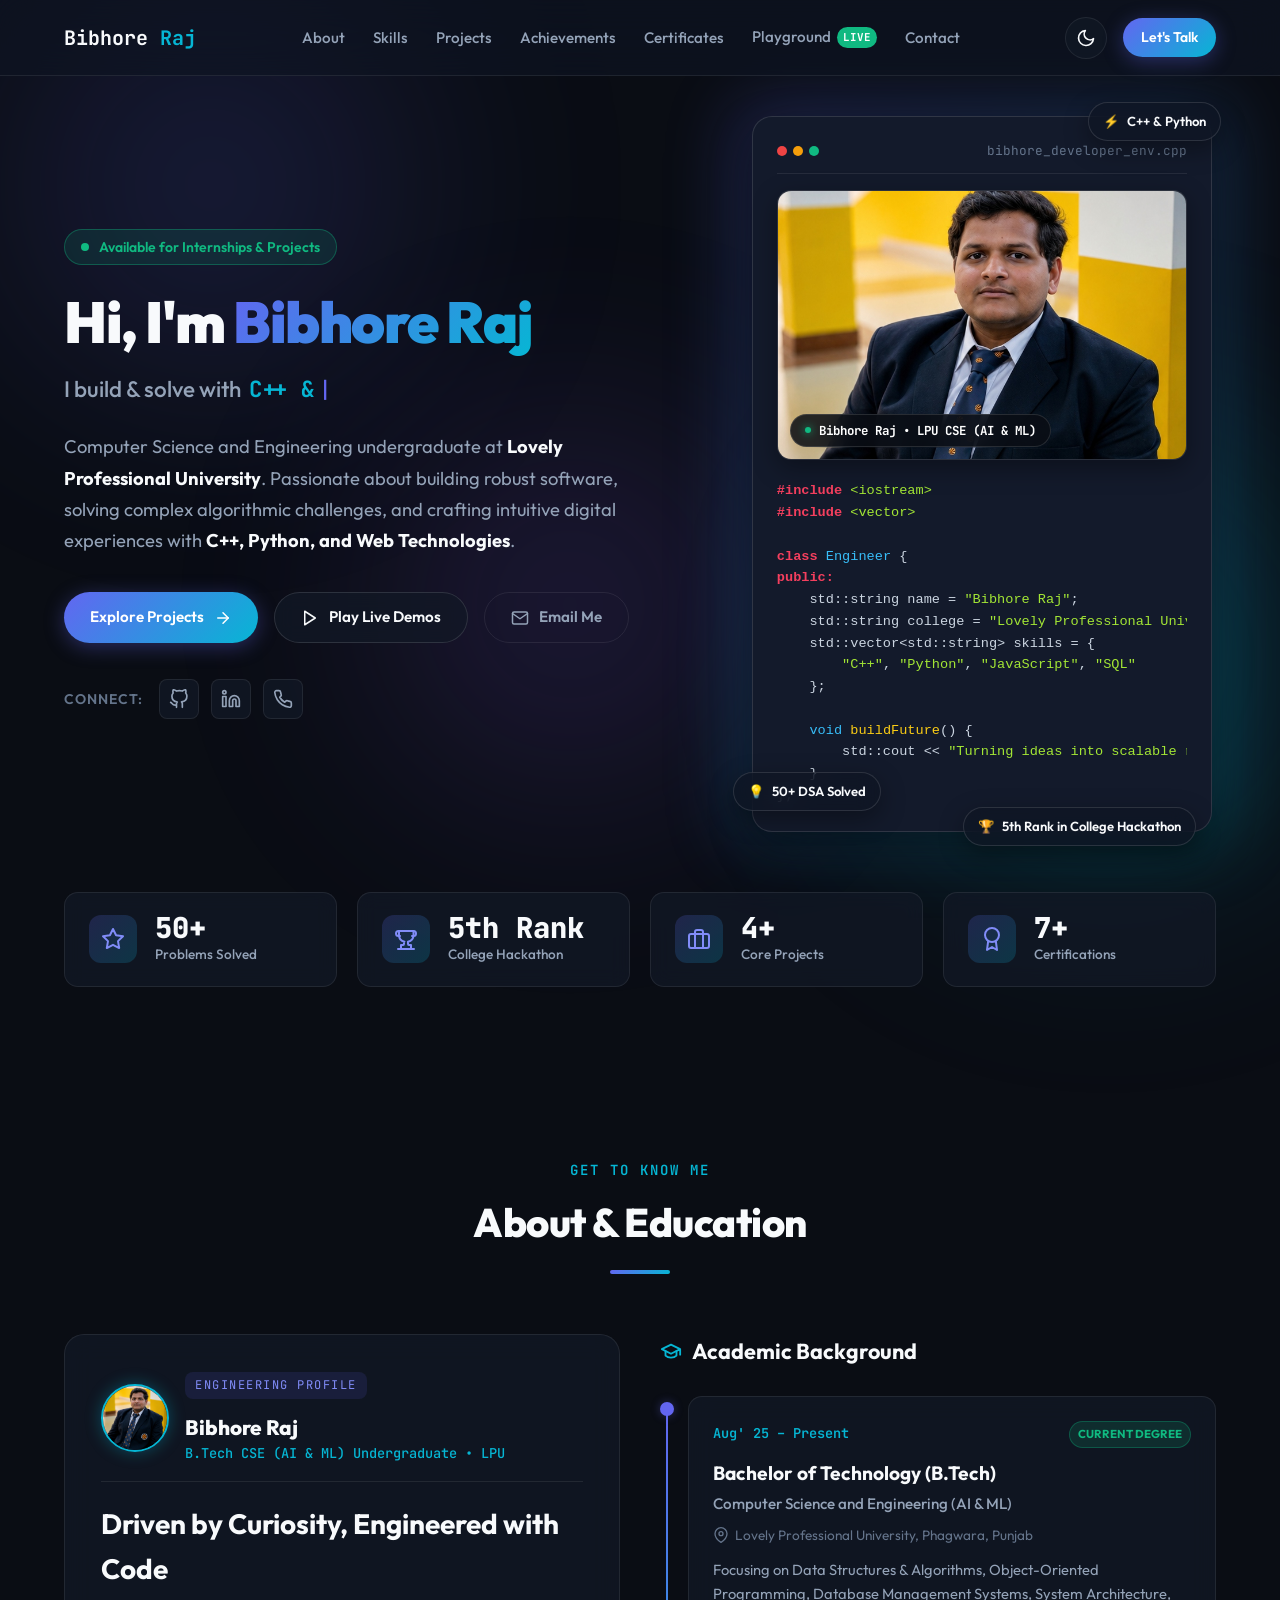
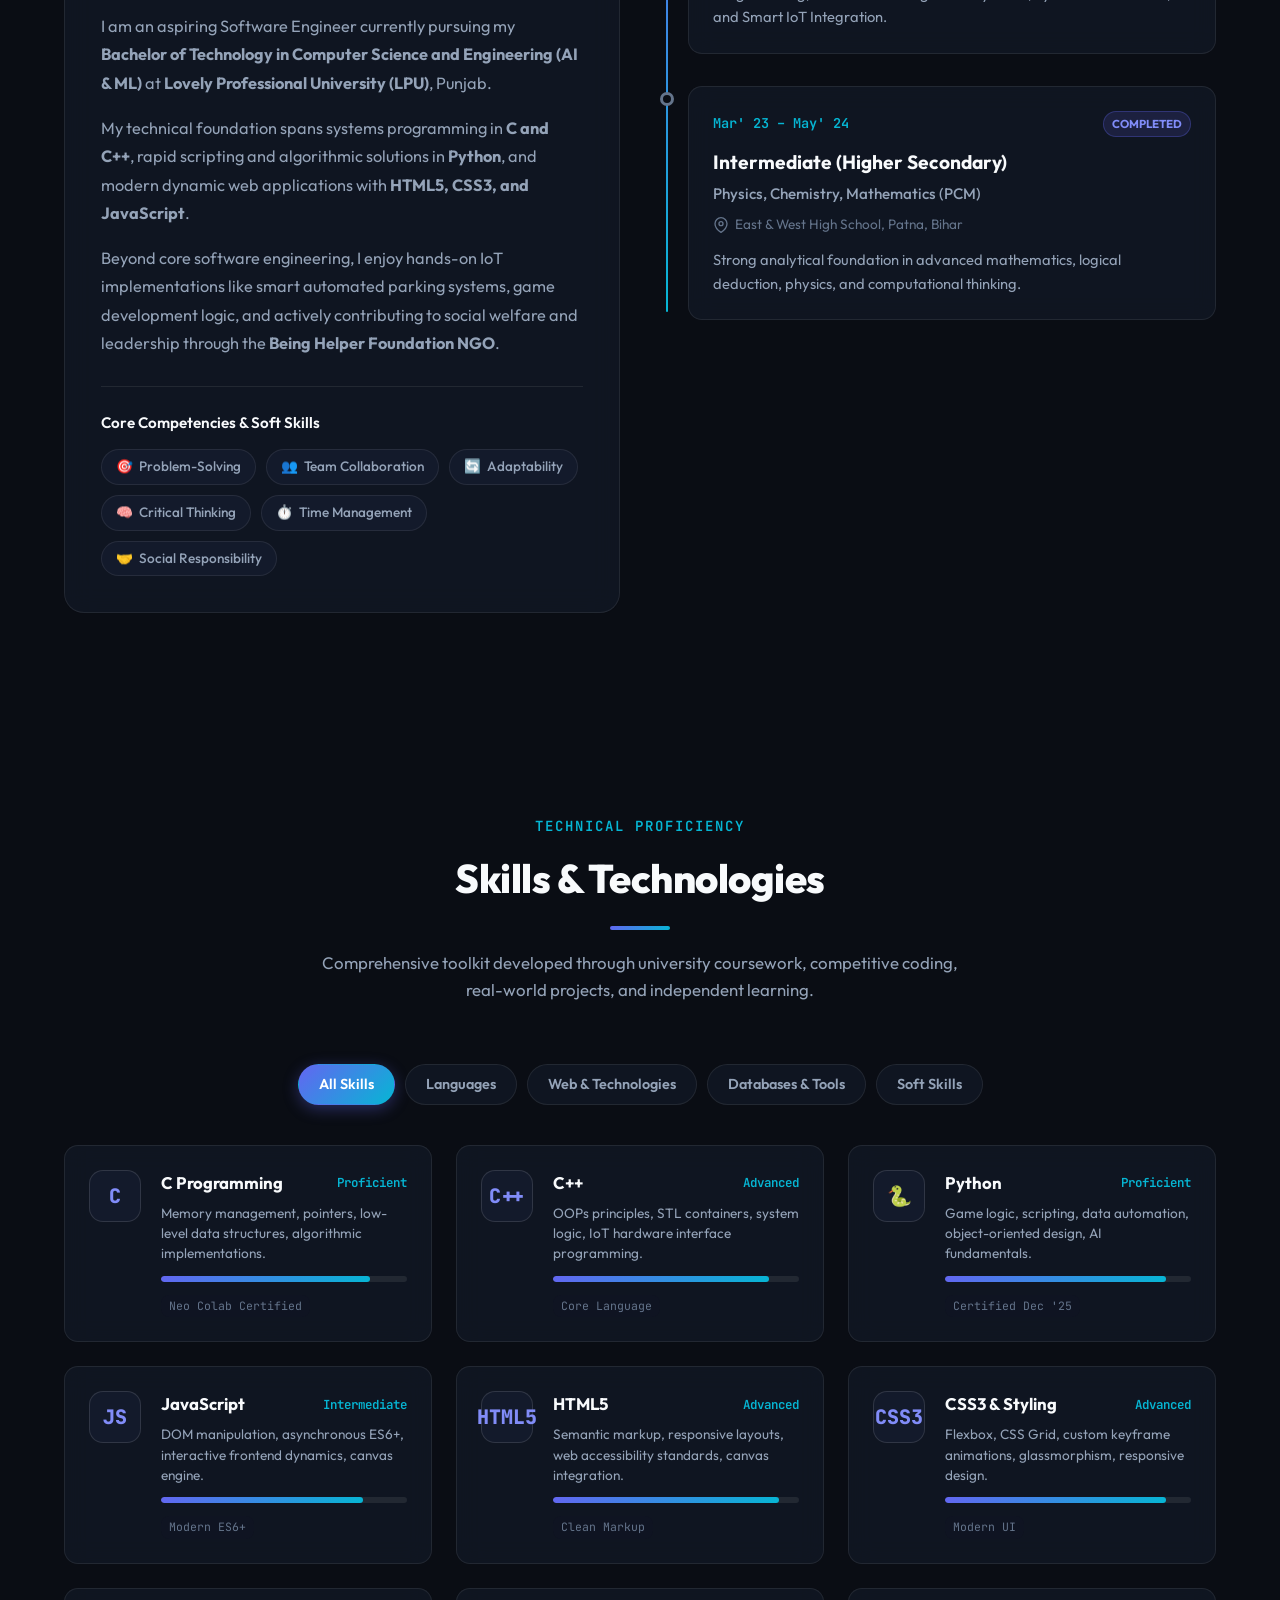
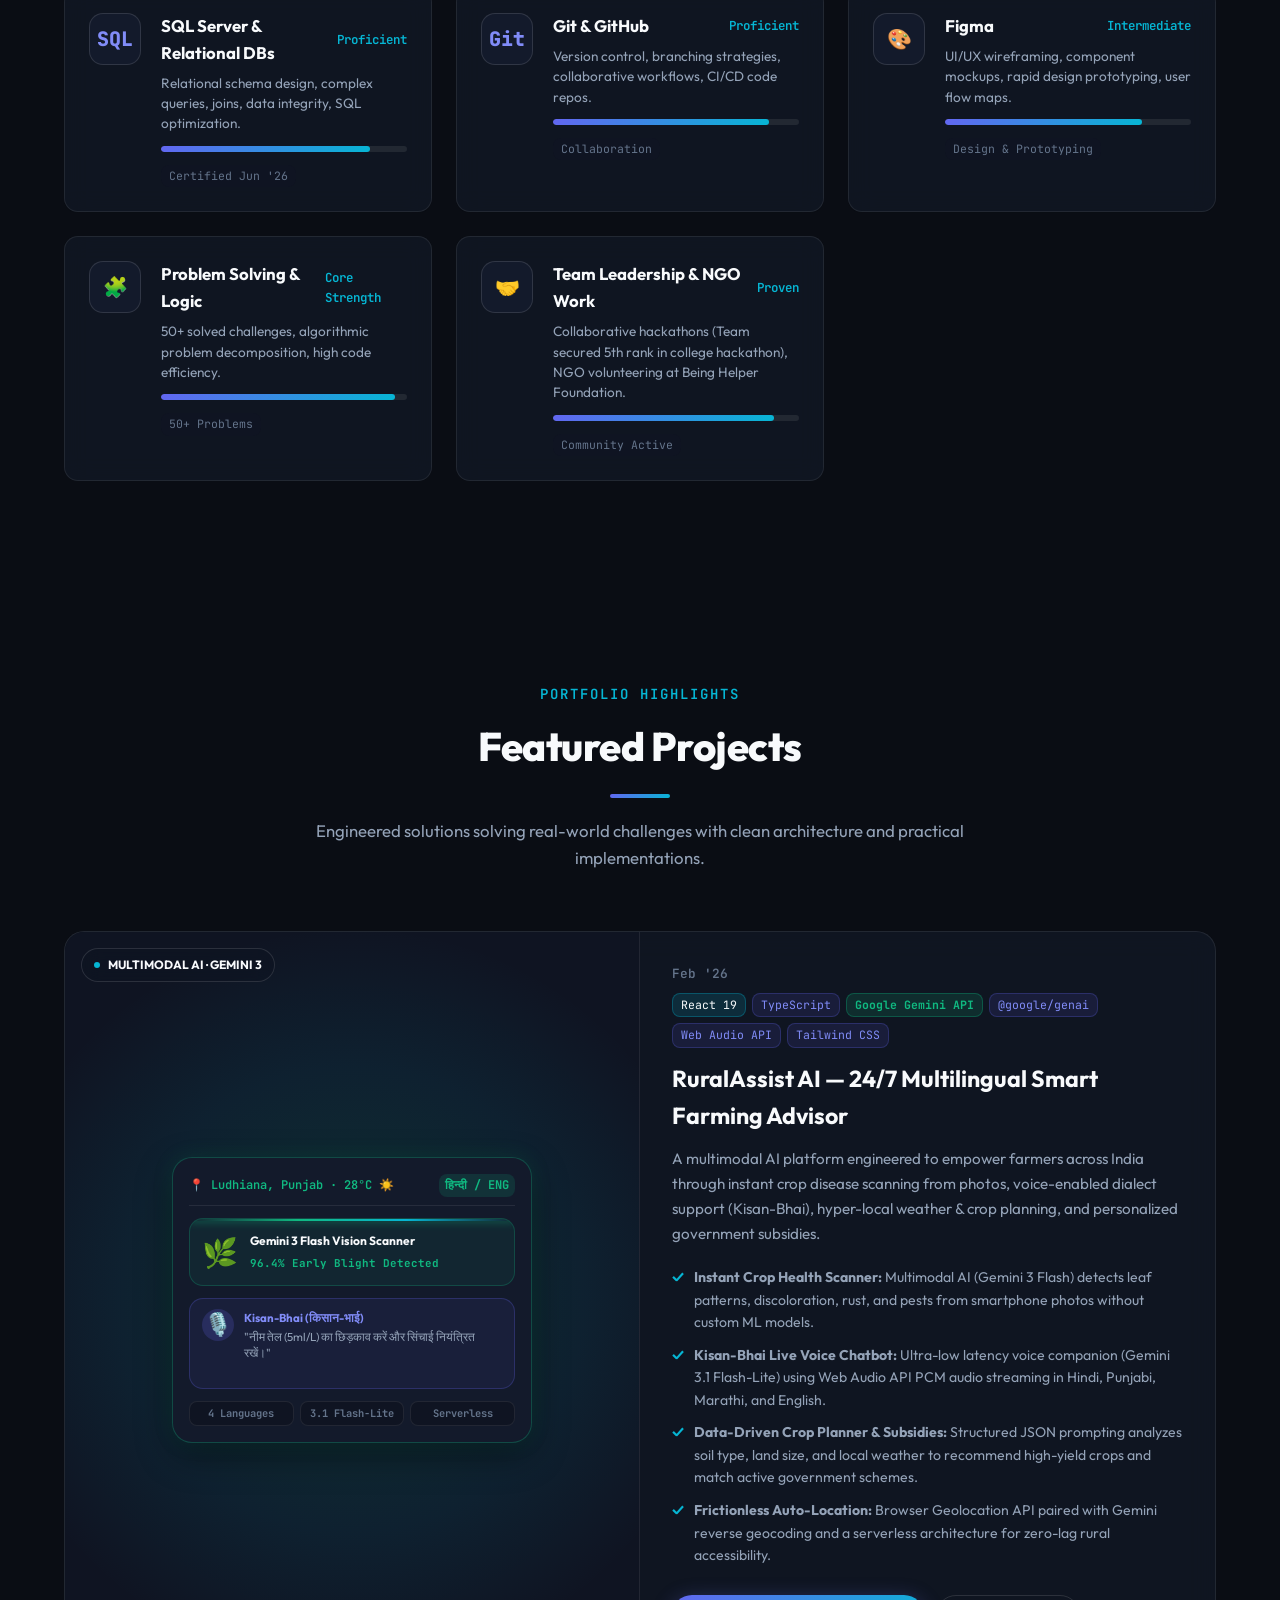
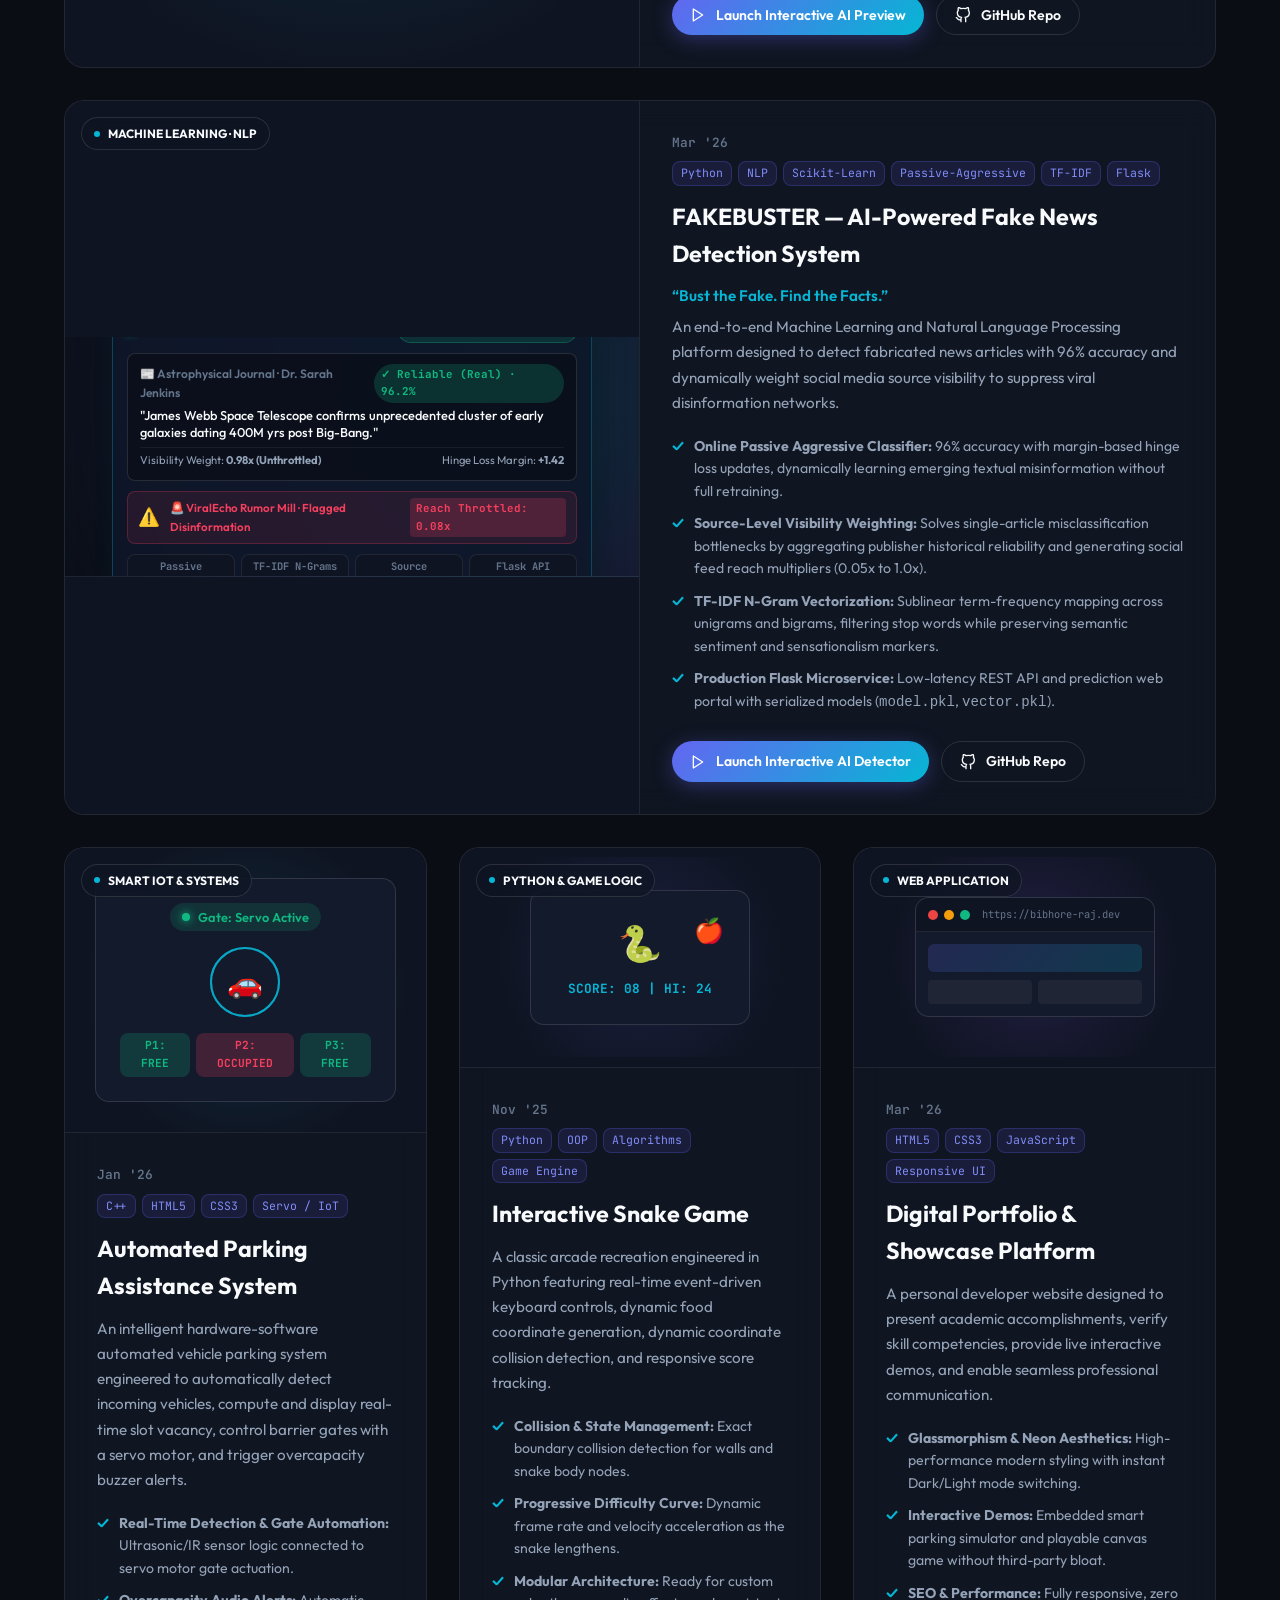
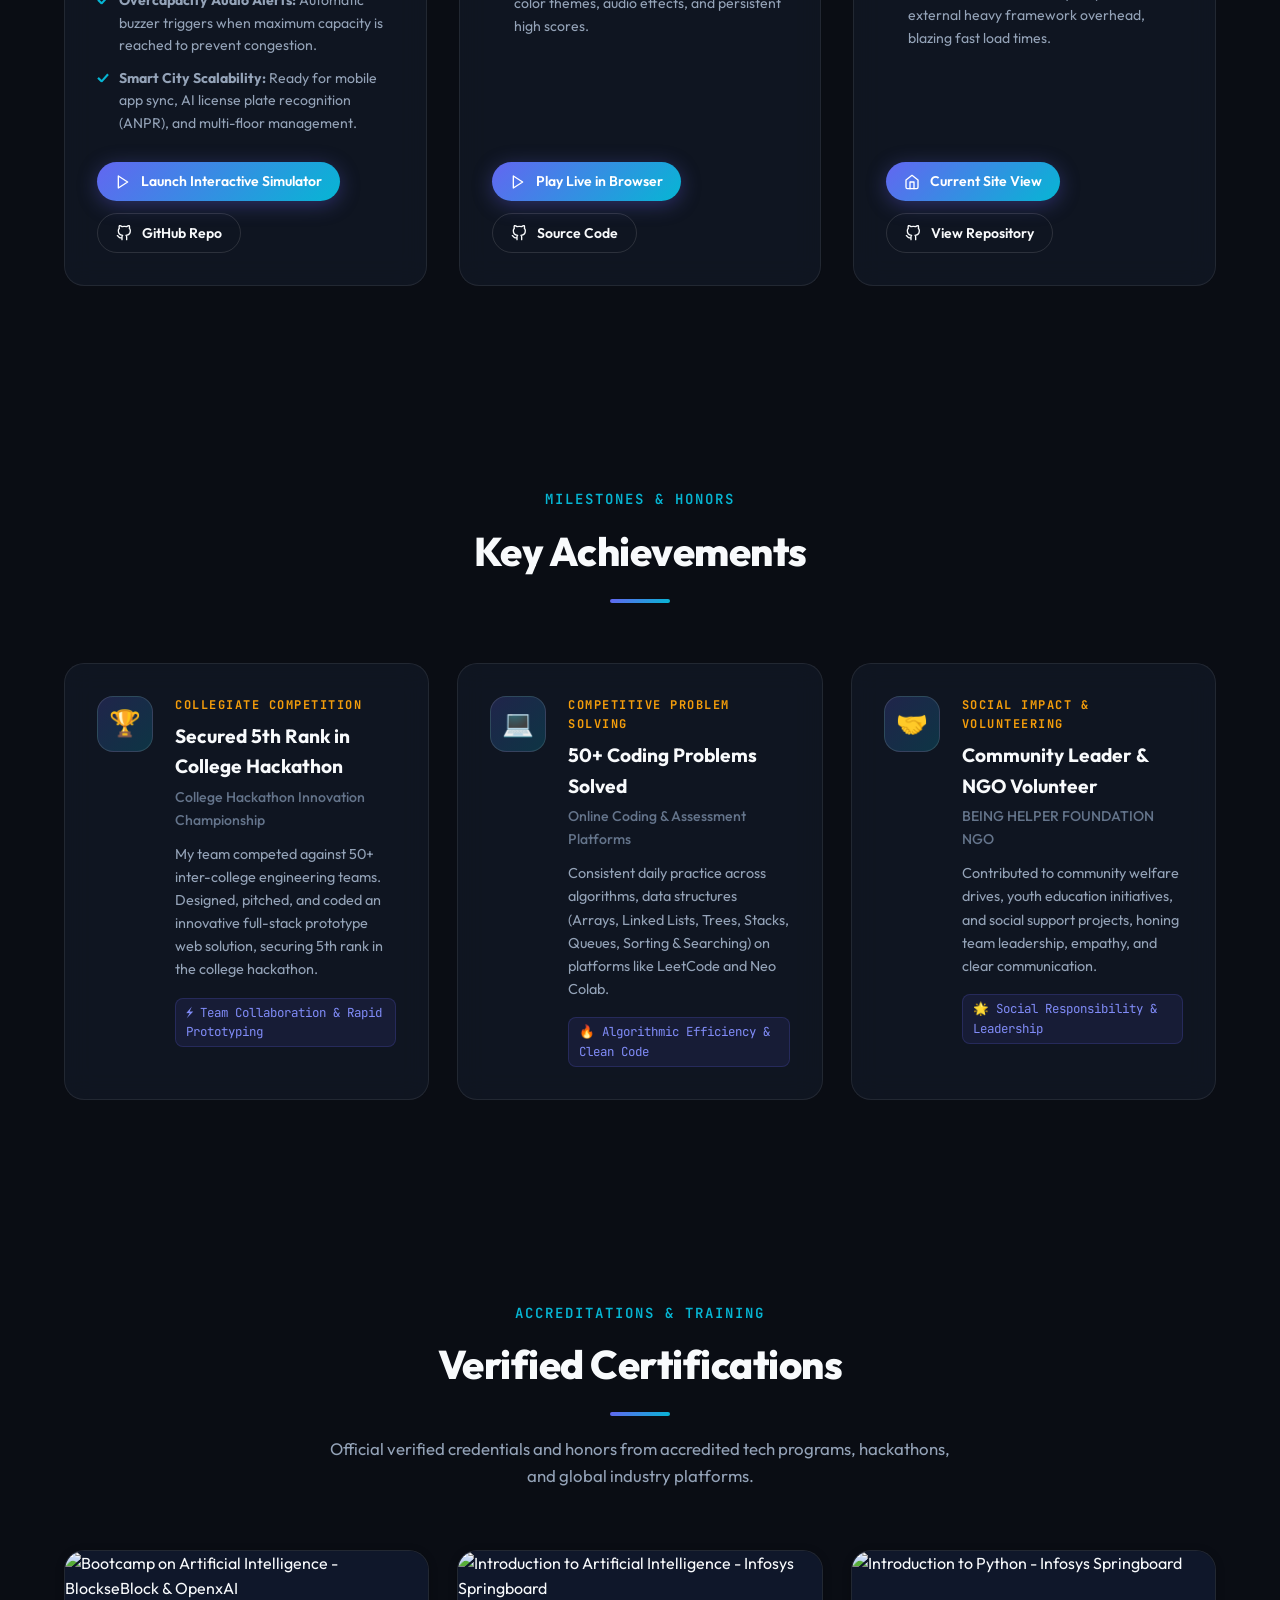
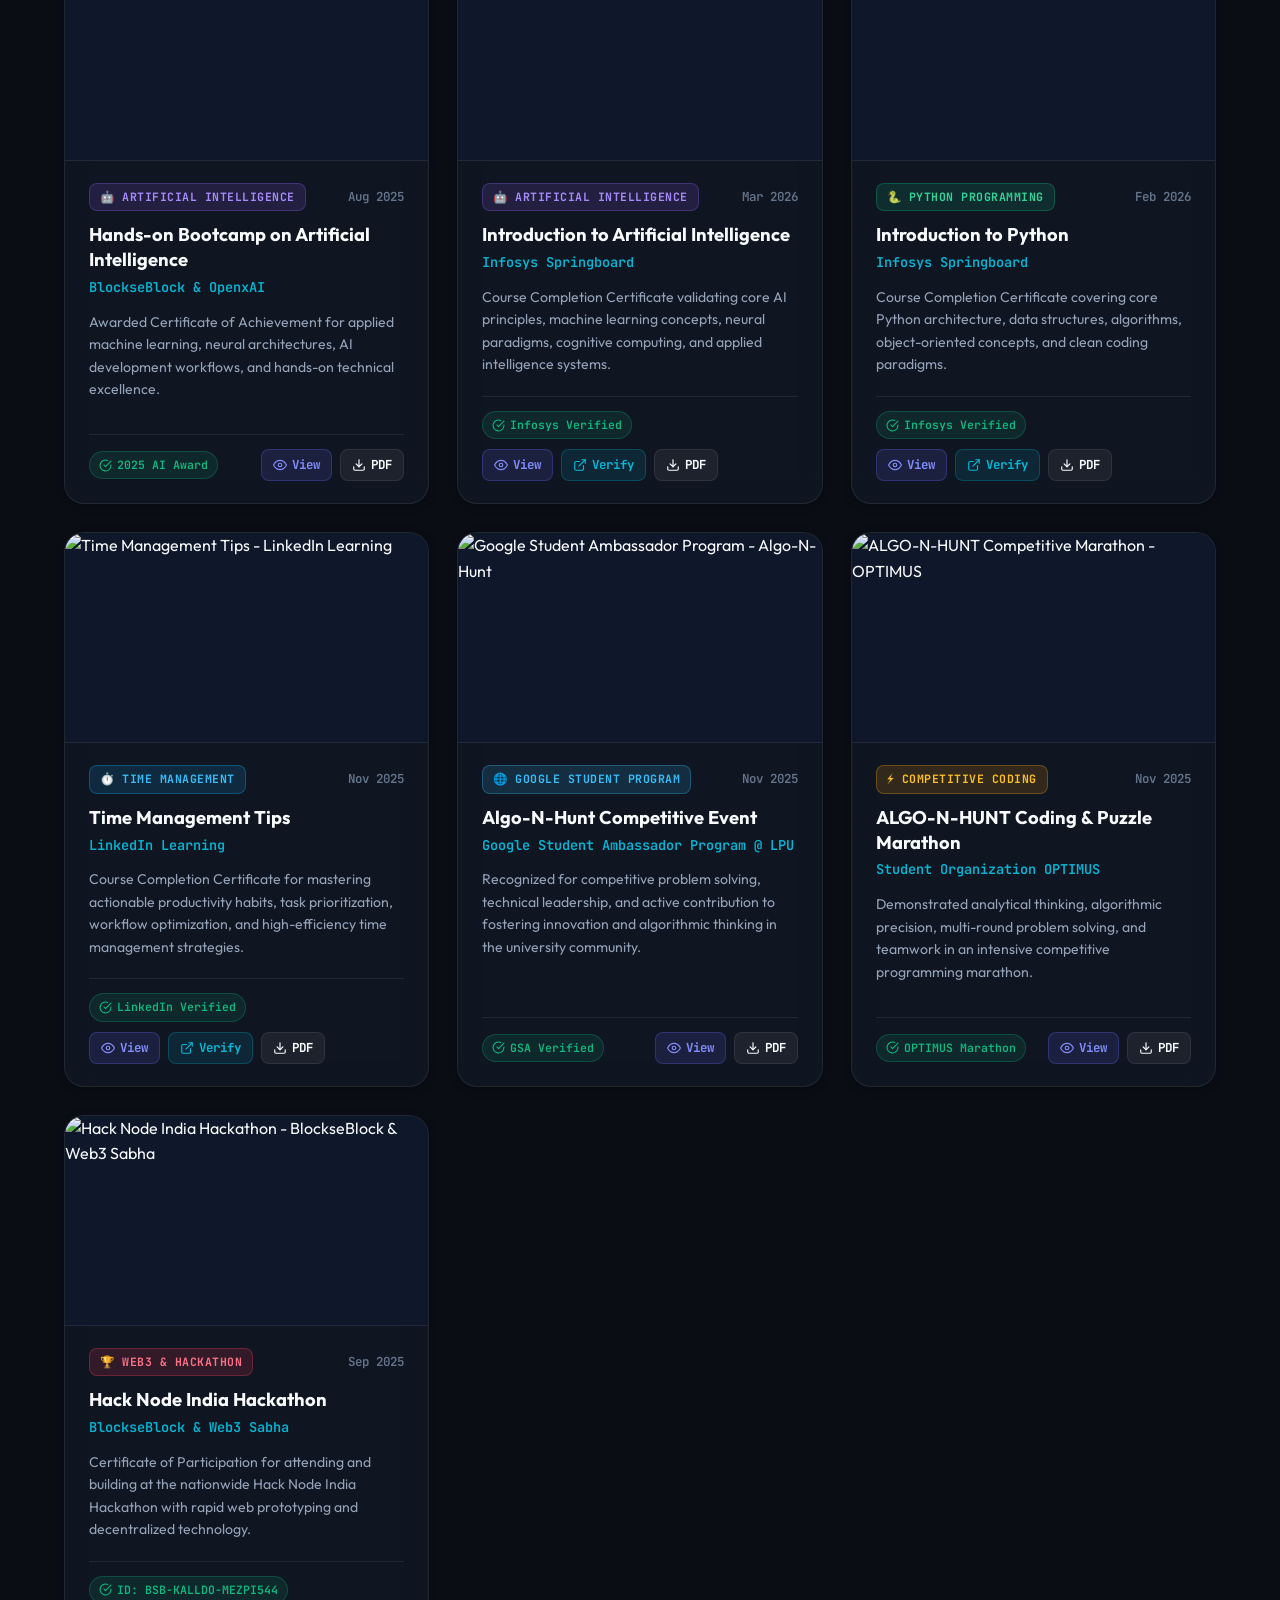
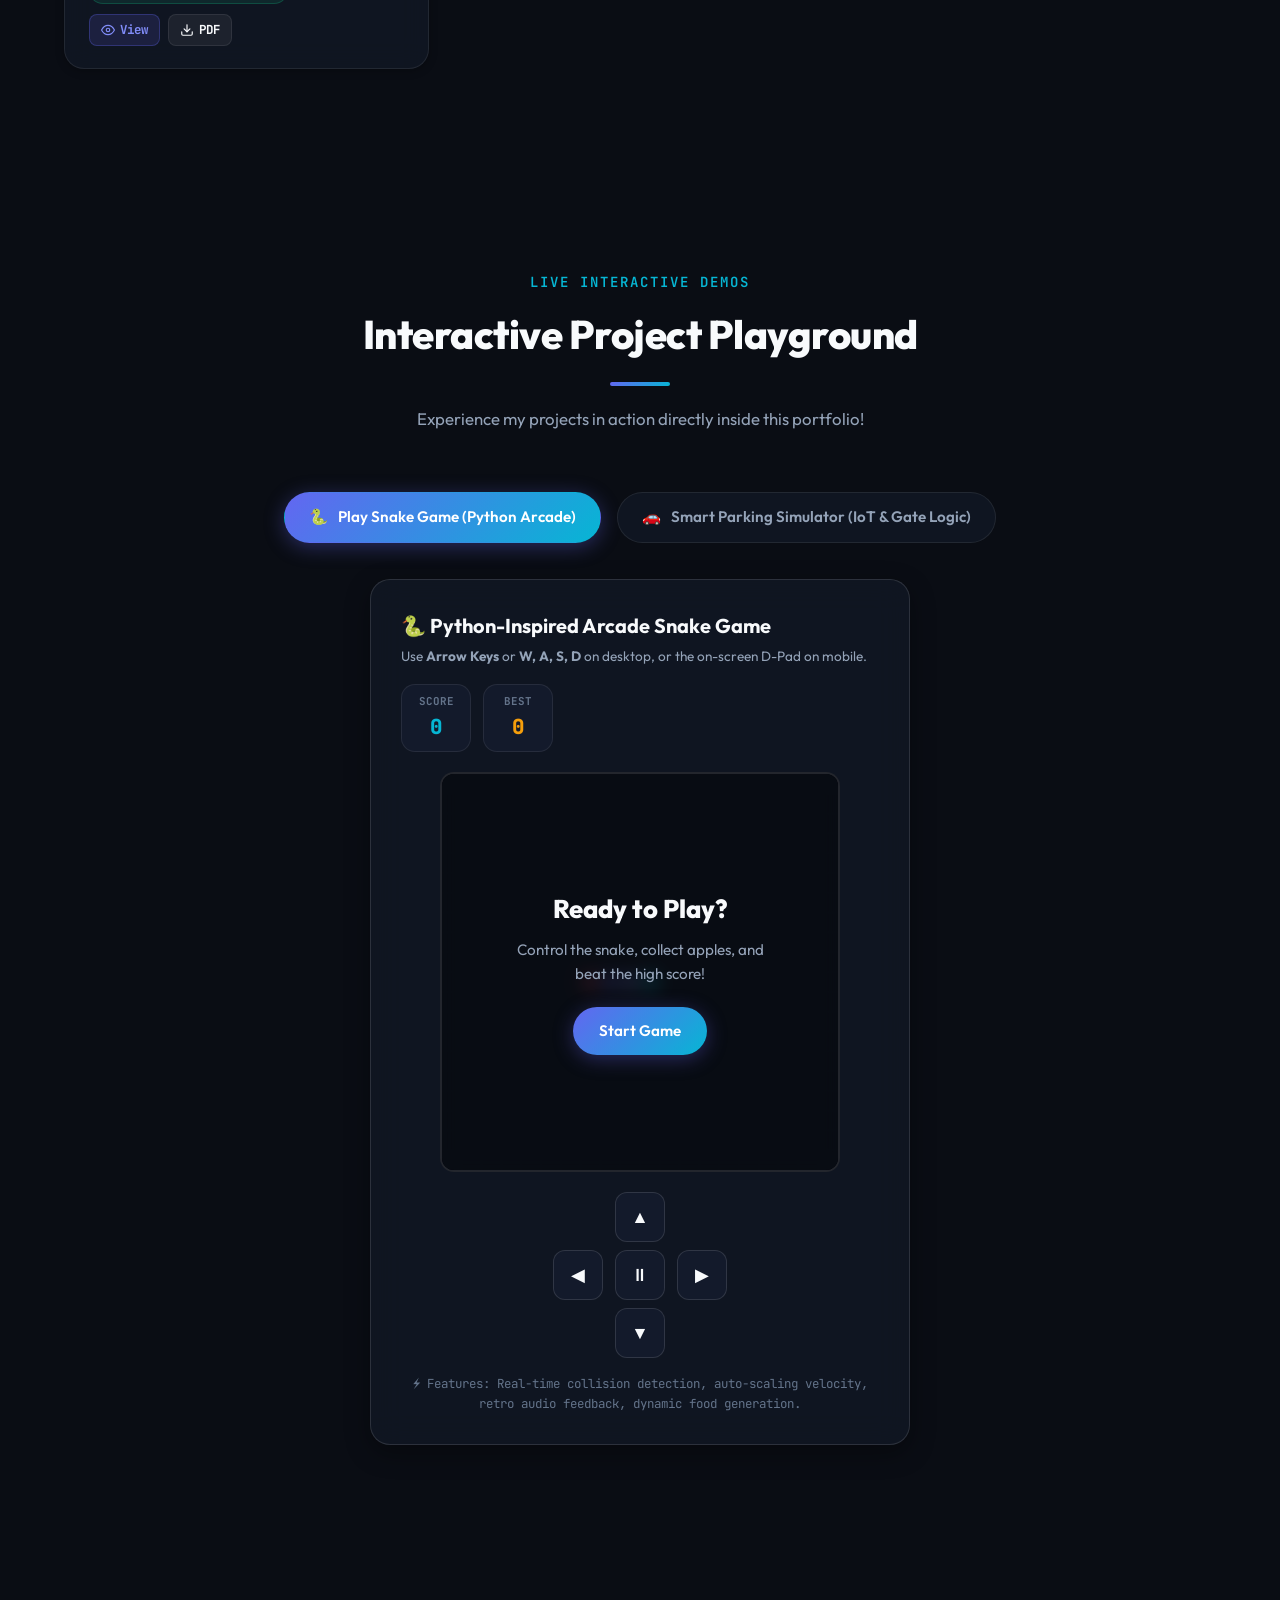
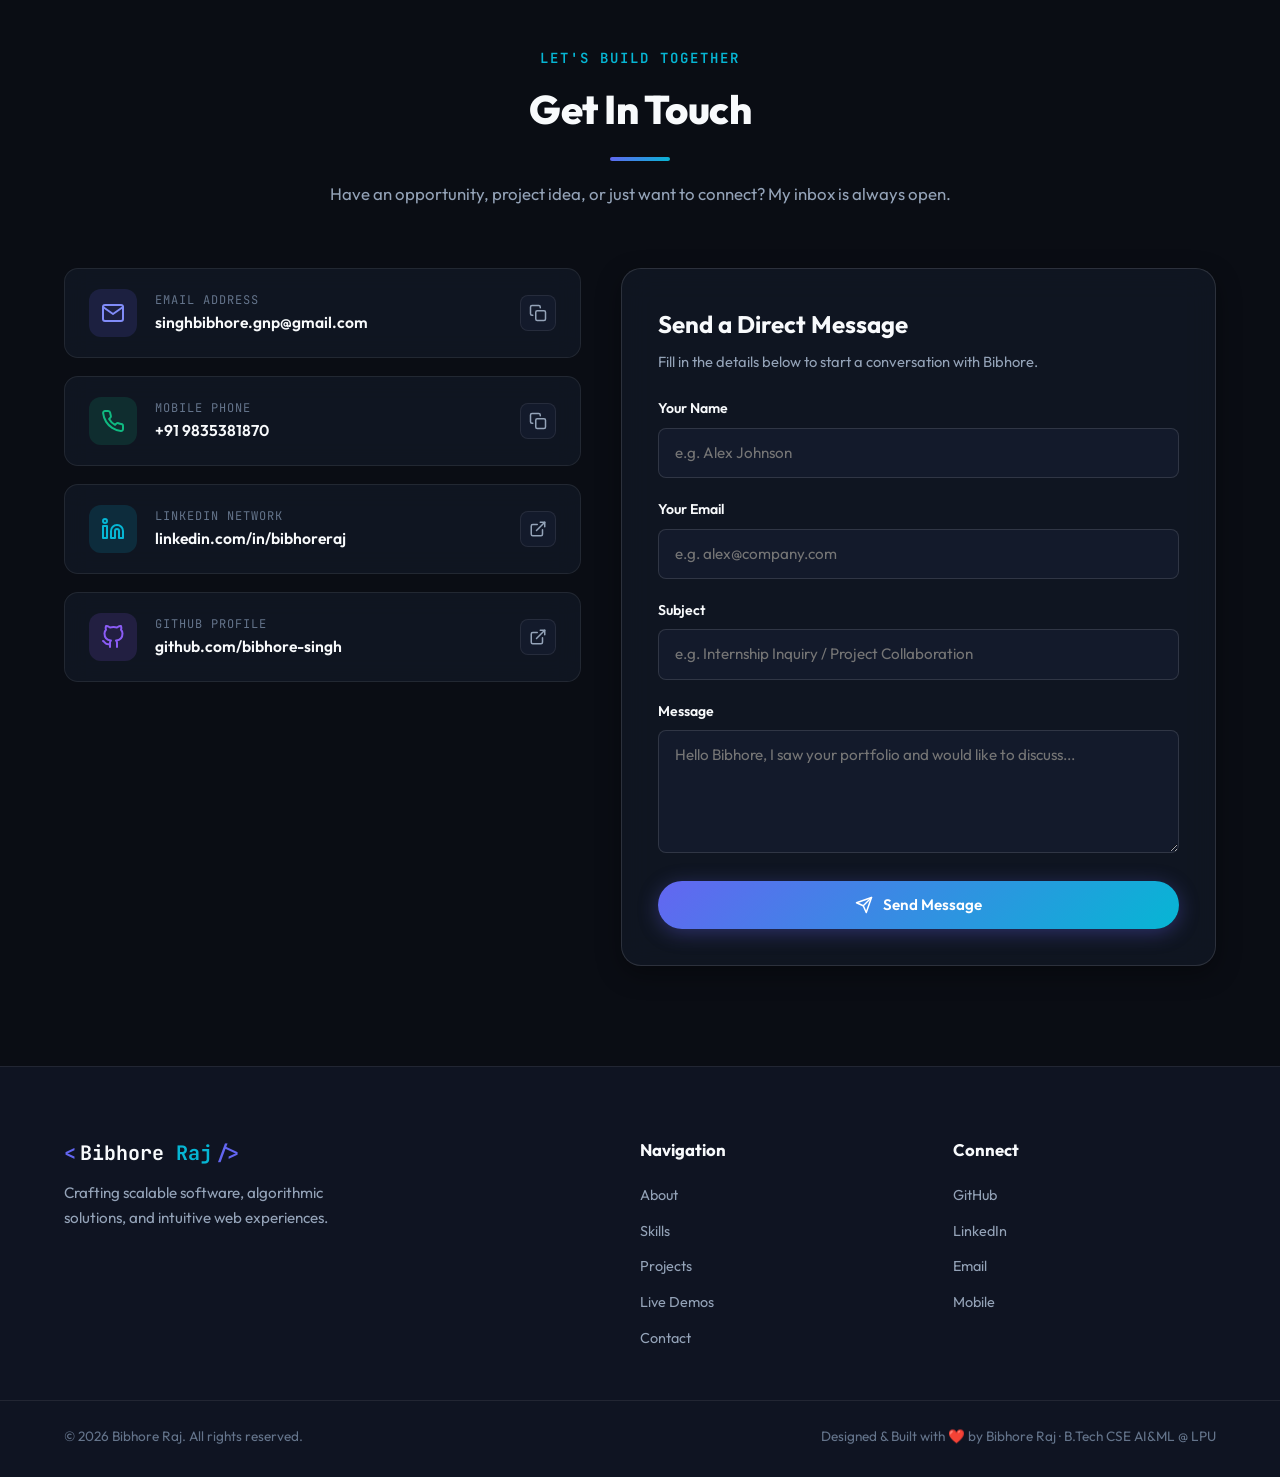
==== Portfolio/index.html @ 2264499e "feat(fakebuster): add multimodal deepfake forensics, 6-stage NLP lab, multi-model benchmarks, and ar" ====
<!DOCTYPE html>
<html lang="en" data-theme="dark">

<head>
  <meta charset="UTF-8">
  <meta name="viewport" content="width=device-width, initial-scale=1.0">

  <!-- Primary Meta Tags -->
  <title>Bibhore Raj | Computer Science Engineer & Software Developer</title>
  <meta name="title" content="Bibhore Raj | Computer Science Engineer & Software Developer">
  <meta name="description"
    content="Portfolio of Bibhore Raj - B.Tech CSE student at Lovely Professional University, passionate about C++, Python, Full-Stack Web Development, IoT & Problem Solving.">
  <meta name="keywords"
    content="Bibhore Raj, Portfolio, Computer Science, C++, Python, Lovely Professional University, Web Developer, Software Engineer, Automated Parking, Snake Game">
  <meta name="author" content="Bibhore Raj">

  <!-- Open Graph / Facebook -->
  <meta property="og:type" content="website">
  <meta property="og:title" content="Bibhore Raj | Portfolio">
  <meta property="og:description"
    content="Explore projects, skills, certifications, and live interactive demos by Bibhore Raj.">

  <!-- Fonts -->
  <link rel="preconnect" href="https://fonts.googleapis.com">
  <link rel="preconnect" href="https://fonts.gstatic.com" crossorigin>
  <link
    href="https://fonts.googleapis.com/css2?family=Outfit:wght@300;400;500;600;700;800;900&family=JetBrains+Mono:wght@400;500;600;700&display=swap"
    rel="stylesheet">

  <!-- Stylesheet -->
  <link rel="stylesheet" href="style.css">

  <!-- Favicon -->
  <link rel="icon" type="image/svg+xml"
    href="data:image/svg+xml,<svg xmlns='http://www.w3.org/2000/svg' viewBox='0 0 100 100'><rect width='100' height='100' rx='20' fill='%236366f1'/><text x='50%' y='55%' dominant-baseline='central' text-anchor='middle' fill='white' font-family='sans-serif' font-size='50' font-weight='900'>BR</text></svg>">
</head>

<body>

  <!-- Ambient Glow Background -->
  <div class="ambient-glow glow-1"></div>
  <div class="ambient-glow glow-2"></div>
  <div class="ambient-glow glow-3"></div>

  <!-- Header / Navigation -->
  <header class="navbar-wrapper" id="navbar">
    <nav class="navbar container">
      <a href="#hero" class="brand-logo" aria-label="Bibhore Raj Home">
        <span class="logo-text">Bibhore<span class="highlight"> Raj</span></span> </a>

      <!-- Desktop Navigation Links -->
      <ul class="nav-links" id="navLinks">
        <li><a href="#about" class="nav-link">About</a></li>
        <li><a href="#skills" class="nav-link">Skills</a></li>
        <li><a href="#projects" class="nav-link">Projects</a></li>
        <li><a href="#achievements" class="nav-link">Achievements</a></li>
        <li><a href="#certificates" class="nav-link">Certificates</a></li>
        <li><a href="#playground" class="nav-link special-link">Playground <span class="badge-mini">Live</span></a></li>
        <li><a href="#contact" class="nav-link">Contact</a></li>
      </ul>

      <!-- Nav Actions -->
      <div class="nav-actions">
        <button id="themeToggle" class="btn-icon theme-toggle" aria-label="Toggle Dark/Light Mode" title="Toggle Theme">
          <svg class="sun-icon" xmlns="http://www.w3.org/2000/svg" width="20" height="20" viewBox="0 0 24 24"
            fill="none" stroke="currentColor" stroke-width="2" stroke-linecap="round" stroke-linejoin="round">
            <circle cx="12" cy="12" r="5"></circle>
            <line x1="12" y1="12" x2="12" y2="3"></line>
            <line x1="12" y1="21" x2="12" y2="23"></line>
            <line x1="4.22" y1="4.22" x2="5.64" y2="5.64"></line>
            <line x1="18.36" y1="18.36" x2="19.78" y2="19.78"></line>
            <line x1="1" y1="12" x2="3" y2="12"></line>
            <line x1="21" y1="12" x2="23" y2="12"></line>
            <line x1="4.22" y1="19.78" x2="5.64" y2="18.36"></line>
            <line x1="18.36" y1="5.64" x2="19.78" y2="4.22"></line>
          </svg>
          <svg class="moon-icon" xmlns="http://www.w3.org/2000/svg" width="20" height="20" viewBox="0 0 24 24"
            fill="none" stroke="currentColor" stroke-width="2" stroke-linecap="round" stroke-linejoin="round">
            <path d="M21 12.79A9 9 0 1 1 11.21 3 7 7 0 0 0 21 12.79z"></path>
          </svg>
        </button>

        <a href="#contact" class="btn btn-primary btn-sm nav-cta">Let's Talk</a>

        <!-- Mobile Hamburger Toggle -->
        <button class="mobile-toggle" id="mobileToggle" aria-label="Open Navigation Menu">
          <span></span>
          <span></span>
          <span></span>
        </button>
      </div>
    </nav>
  </header>

  <main>
    <!-- Hero Section -->
    <section id="hero" class="hero-section section">
      <div class="container hero-container">
        <div class="hero-content">
          <div class="hero-badge animate-fade-in">
            <span class="pulse-dot"></span>
            <span>Available for Internships & Projects</span>
          </div>

          <h1 class="hero-title animate-slide-up">
            Hi, I'm <span class="gradient-text">Bibhore Raj</span>
          </h1>

          <div class="hero-typewriter-wrap animate-slide-up delay-1">
            <span class="static-txt">I build & solve with</span>
            <span id="typewriterText" class="dynamic-txt"></span>
            <span class="cursor">|</span>
          </div>

          <p class="hero-description animate-slide-up delay-2">
            Computer Science and Engineering undergraduate at <strong>Lovely Professional University</strong>.
            Passionate about building robust software, solving complex algorithmic challenges, and crafting intuitive
            digital experiences with <strong>C++, Python, and Web Technologies</strong>.
          </p>

          <div class="hero-cta-group animate-slide-up delay-3">
            <a href="#projects" class="btn btn-primary">
              <span>Explore Projects</span>
              <svg xmlns="http://www.w3.org/2000/svg" width="18" height="18" viewBox="0 0 24 24" fill="none"
                stroke="currentColor" stroke-width="2" stroke-linecap="round" stroke-linejoin="round">
                <line x1="5" y1="12" x2="19" y2="12"></line>
                <polyline points="12 5 19 12 12 19"></polyline>
              </svg>
            </a>
            <a href="#playground" class="btn btn-secondary">
              <svg xmlns="http://www.w3.org/2000/svg" width="18" height="18" viewBox="0 0 24 24" fill="none"
                stroke="currentColor" stroke-width="2" stroke-linecap="round" stroke-linejoin="round">
                <polygon points="5 3 19 12 5 21 5 3"></polygon>
              </svg>
              <span>Play Live Demos</span>
            </a>
            <a href="mailto:singhbibhore.gnp@gmail.com" class="btn btn-ghost" title="Direct Email">
              <svg xmlns="http://www.w3.org/2000/svg" width="18" height="18" viewBox="0 0 24 24" fill="none"
                stroke="currentColor" stroke-width="2" stroke-linecap="round" stroke-linejoin="round">
                <path d="M4 4h16c1.1 0 2 .9 2 2v12c0 1.1-.9 2-2 2H4c-1.1 0-2-.9-2-2V6c0-1.1.9-2 2-2z"></path>
                <polyline points="22,6 12,13 2,6"></polyline>
              </svg>
              <span>Email Me</span>
            </a>
          </div>

          <!-- Social Quick Links -->
          <div class="hero-social-bar animate-slide-up delay-4">
            <span class="social-label">Connect:</span>
            <div class="social-icons">
              <a href="https://github.com/bibhore-singh" target="_blank" rel="noopener noreferrer" class="social-icon"
                aria-label="GitHub Profile" title="GitHub">
                <svg xmlns="http://www.w3.org/2000/svg" width="20" height="20" viewBox="0 0 24 24" fill="none"
                  stroke="currentColor" stroke-width="2" stroke-linecap="round" stroke-linejoin="round">
                  <path
                    d="M9 19c-5 1.5-5-2.5-7-3m14 6v-3.87a3.37 3.37 0 0 0-.94-2.61c3.14-.35 6.44-1.54 6.44-7A5.44 5.44 0 0 0 20 4.77 5.07 5.07 0 0 0 19.91 1S18.73.65 16 2.48a13.38 13.38 0 0 0-7 0C6.27.65 5.09 1 5.09 1A5.07 5.07 0 0 0 5 4.77a5.44 5.44 0 0 0-1.5 3.78c0 5.42 3.3 6.61 6.44 7A3.37 3.37 0 0 0 9 18.13V22">
                  </path>
                </svg>
              </a>
              <a href="https://www.linkedin.com/in/bibhoreraj/" target="_blank" rel="noopener noreferrer"
                class="social-icon" aria-label="LinkedIn Profile" title="LinkedIn">
                <svg xmlns="http://www.w3.org/2000/svg" width="20" height="20" viewBox="0 0 24 24" fill="none"
                  stroke="currentColor" stroke-width="2" stroke-linecap="round" stroke-linejoin="round">
                  <path d="M16 8a6 6 0 0 1 6 6v7h-4v-7a2 2 0 0 0-2-2 2 2 0 0 0-2 2v7h-4v-7a6 6 0 0 1 6-6z"></path>
                  <rect x="2" y="9" width="4" height="12"></rect>
                  <circle cx="4" cy="4" r="2"></circle>
                </svg>
              </a>
              <a href="tel:+919835381870" class="social-icon" aria-label="Call Mobile" title="+91 9835381870">
                <svg xmlns="http://www.w3.org/2000/svg" width="20" height="20" viewBox="0 0 24 24" fill="none"
                  stroke="currentColor" stroke-width="2" stroke-linecap="round" stroke-linejoin="round">
                  <path
                    d="M22 16.92v3a2 2 0 0 1-2.18 2 19.79 19.79 0 0 1-8.63-3.07 19.5 19.5 0 0 1-6-6 19.79 19.79 0 0 1-3.07-8.67A2 2 0 0 1 4.11 2h3a2 2 0 0 1 2 1.72 12.84 12.84 0 0 0 .7 2.81 2 2 0 0 1-.45 2.11L8.09 9.91a16 16 0 0 0 6 6l1.27-1.27a2 2 0 0 1 2.11-.45 12.84 12.84 0 0 0 2.81.7A2 2 0 0 1 22 16.92z">
                  </path>
                </svg>
              </a>
            </div>
          </div>
        </div>

        <!-- Hero Visual / Floating Tech Card -->
        <div class="hero-visual animate-fade-in delay-2">
          <div class="avatar-card-glow"></div>
          <div class="tech-profile-card">
            <div class="profile-card-header">
              <div class="card-dots">
                <span class="dot red"></span>
                <span class="dot yellow"></span>
                <span class="dot green"></span>
              </div>
              <div class="card-title">bibhore_developer_env.cpp</div>
            </div>

            <!-- Profile Portrait Card -->
            <div class="hero-photo-showcase">
              <div class="photo-frame">
                <img src="profile.jpg" alt="Bibhore Raj" class="profile-avatar-img">
                <div class="photo-overlay-tag">
                  <span class="pulse-dot-sm"></span>
                  <span>Bibhore Raj • LPU CSE (AI & ML)</span>
                </div>
              </div>
            </div>

            <div class="code-preview">
              <pre><code><span class="code-kw">#include</span> <span class="code-str">&lt;iostream&gt;</span>
<span class="code-kw">#include</span> <span class="code-str">&lt;vector&gt;</span>

<span class="code-kw">class</span> <span class="code-type">Engineer</span> {
<span class="code-kw">public:</span>
    std::string name = <span class="code-str">"Bibhore Raj"</span>;
    std::string college = <span class="code-str">"Lovely Professional University"</span>;
    std::vector&lt;std::string&gt; skills = {
        <span class="code-str">"C++"</span>, <span class="code-str">"Python"</span>, <span class="code-str">"JavaScript"</span>, <span class="code-str">"SQL"</span>
    };
    
    <span class="code-type">void</span> <span class="code-fn">buildFuture</span>() {
        std::cout &lt;&lt; <span class="code-str">"Turning ideas into scalable reality 🚀"</span>;
    }
};</code></pre>
            </div>

            <!-- Floating Badges -->
            <div class="floating-badge badge-cplusplus">
              <span class="badge-icon">⚡</span>
              <span>C++ & Python</span>
            </div>
            <div class="floating-badge badge-dsa">
              <span class="badge-icon">💡</span>
              <span>50+ DSA Solved</span>
            </div>
            <div class="floating-badge badge-hackathon">
              <span class="badge-icon">🏆</span>
              <span>5th Rank in College Hackathon</span>
            </div>
          </div>
        </div>
      </div>

      <!-- Quick Metrics Bar -->
      <div class="container stats-container">
        <div class="stat-card">
          <div class="stat-icon-wrap">
            <svg xmlns="http://www.w3.org/2000/svg" width="24" height="24" viewBox="0 0 24 24" fill="none"
              stroke="currentColor" stroke-width="2" stroke-linecap="round" stroke-linejoin="round">
              <polygon
                points="12 2 15.09 8.26 22 9.27 17 14.14 18.18 21.02 12 17.77 5.82 21.02 7 14.14 2 9.27 8.91 8.26 12 2">
              </polygon>
            </svg>
          </div>
          <div class="stat-info">
            <h3 class="stat-number">50+</h3>
            <p class="stat-label">Problems Solved</p>
          </div>
        </div>

        <div class="stat-card">
          <div class="stat-icon-wrap">
            <svg xmlns="http://www.w3.org/2000/svg" width="24" height="24" viewBox="0 0 24 24" fill="none"
              stroke="currentColor" stroke-width="2" stroke-linecap="round" stroke-linejoin="round">
              <path d="M6 9H4.5a2.5 2.5 0 0 1 0-5H6"></path>
              <path d="M18 9h1.5a2.5 2.5 0 0 0 0-5H18"></path>
              <path d="M4 22h16"></path>
              <path
                d="M10 14.66V17c0 .55-.45 1-1 1H7v4h10v-4h-2c-.55 0-1-.45-1-1v-2.34c3.27-.67 5.5-3.32 5.5-6.66V4H5v4c0 3.34 2.23 5.99 5.5 6.66z">
              </path>
            </svg>
          </div>
          <div class="stat-info">
            <h3 class="stat-number">5th Rank</h3>
            <p class="stat-label">College Hackathon</p>
          </div>
        </div>

        <div class="stat-card">
          <div class="stat-icon-wrap">
            <svg xmlns="http://www.w3.org/2000/svg" width="24" height="24" viewBox="0 0 24 24" fill="none"
              stroke="currentColor" stroke-width="2" stroke-linecap="round" stroke-linejoin="round">
              <rect x="2" y="7" width="20" height="14" rx="2" ry="2"></rect>
              <path d="M16 21V5a2 2 0 0 0-2-2h-4a2 2 0 0 0-2 2v16"></path>
            </svg>
          </div>
          <div class="stat-info">
            <h3 class="stat-number">4+</h3>
            <p class="stat-label">Core Projects</p>
          </div>
        </div>

        <div class="stat-card">
          <div class="stat-icon-wrap">
            <svg xmlns="http://www.w3.org/2000/svg" width="24" height="24" viewBox="0 0 24 24" fill="none"
              stroke="currentColor" stroke-width="2" stroke-linecap="round" stroke-linejoin="round">
              <circle cx="12" cy="8" r="7"></circle>
              <polyline points="8.21 13.89 7 23 12 20 17 23 15.79 13.88"></polyline>
            </svg>
          </div>
          <div class="stat-info">
            <h3 class="stat-number">7+</h3>
            <p class="stat-label">Certifications</p>
          </div>
        </div>
      </div>
    </section>

    <!-- About & Education Section -->
    <section id="about" class="about-section section">
      <div class="container">
        <div class="section-header">
          <span class="section-subtitle">Get To Know Me</span>
          <h2 class="section-title">About & Education</h2>
          <div class="title-bar"></div>
        </div>

        <div class="about-grid">
          <!-- Bio & Story -->
          <div class="about-bio-card">
            <div class="about-user-header">
              <img src="profile.jpg" alt="Bibhore Raj" class="about-avatar-thumb">
              <div class="about-user-info">
                <div class="card-tag">Engineering Profile</div>
                <h3 class="about-author-name">Bibhore Raj</h3>
                <span class="about-author-role">B.Tech CSE (AI & ML) Undergraduate • LPU</span>
              </div>
            </div>
            <h4 class="about-heading">Driven by Curiosity, Engineered with Code</h4>
            <p class="about-text">
              I am an aspiring Software Engineer currently pursuing my <strong>Bachelor of Technology in Computer
                Science and Engineering (AI & ML)</strong> at <strong>Lovely Professional University (LPU)</strong>,
              Punjab.
            </p>
            <p class="about-text">
              My technical foundation spans systems programming in <strong>C and C++</strong>, rapid scripting and
              algorithmic solutions in <strong>Python</strong>, and modern dynamic web applications with <strong>HTML5,
                CSS3, and JavaScript</strong>.
            </p>
            <p class="about-text">
              Beyond core software engineering, I enjoy hands-on IoT implementations like smart automated parking
              systems, game development logic, and actively contributing to social welfare and leadership through the
              <strong>Being Helper Foundation NGO</strong>.
            </p>

            <div class="soft-skills-cluster">
              <h4 class="cluster-title">Core Competencies & Soft Skills</h4>
              <div class="pill-tags">
                <span class="pill-tag"><span class="pill-icon">🎯</span> Problem-Solving</span>
                <span class="pill-tag"><span class="pill-icon">👥</span> Team Collaboration</span>
                <span class="pill-tag"><span class="pill-icon">🔄</span> Adaptability</span>
                <span class="pill-tag"><span class="pill-icon">🧠</span> Critical Thinking</span>
                <span class="pill-tag"><span class="pill-icon">⏱️</span> Time Management</span>
                <span class="pill-tag"><span class="pill-icon">🤝</span> Social Responsibility</span>
              </div>
            </div>
          </div>

          <!-- Academic Timeline -->
          <div class="education-timeline-wrap">
            <h3 class="timeline-main-title">
              <svg xmlns="http://www.w3.org/2000/svg" width="22" height="22" viewBox="0 0 24 24" fill="none"
                stroke="currentColor" stroke-width="2" stroke-linecap="round" stroke-linejoin="round">
                <path d="M22 10v6M2 10l10-5 10 5-10 5z"></path>
                <path d="M6 12v5c3 3 9 3 12 0v-5"></path>
              </svg>
              Academic Background
            </h3>

            <div class="timeline">
              <!-- Item 1: LPU -->
              <div class="timeline-item">
                <div class="timeline-marker active"></div>
                <div class="timeline-content">
                  <div class="timeline-header">
                    <span class="timeline-date">Aug' 25 – Present</span>
                    <span class="timeline-badge current">Current Degree</span>
                  </div>
                  <h4 class="timeline-title">Bachelor of Technology (B.Tech)</h4>
                  <h5 class="timeline-subtitle">Computer Science and Engineering (AI & ML)</h5>
                  <p class="timeline-institution">
                    <svg xmlns="http://www.w3.org/2000/svg" width="16" height="16" viewBox="0 0 24 24" fill="none"
                      stroke="currentColor" stroke-width="2" stroke-linecap="round" stroke-linejoin="round">
                      <path d="M21 10c0 7-9 13-9 13s-9-6-9-13a9 9 0 0 1 18 0z"></path>
                      <circle cx="12" cy="10" r="3"></circle>
                    </svg>
                    Lovely Professional University, Phagwara, Punjab
                  </p>
                  <p class="timeline-desc">
                    Focusing on Data Structures & Algorithms, Object-Oriented Programming, Database Management Systems,
                    System Architecture, and Smart IoT Integration.
                  </p>
                </div>
              </div>

              <!-- Item 2: High School -->
              <div class="timeline-item">
                <div class="timeline-marker"></div>
                <div class="timeline-content">
                  <div class="timeline-header">
                    <span class="timeline-date">Mar' 23 – May' 24</span>
                    <span class="timeline-badge completed">Completed</span>
                  </div>
                  <h4 class="timeline-title">Intermediate (Higher Secondary)</h4>
                  <h5 class="timeline-subtitle">Physics, Chemistry, Mathematics (PCM)</h5>
                  <p class="timeline-institution">
                    <svg xmlns="http://www.w3.org/2000/svg" width="16" height="16" viewBox="0 0 24 24" fill="none"
                      stroke="currentColor" stroke-width="2" stroke-linecap="round" stroke-linejoin="round">
                      <path d="M21 10c0 7-9 13-9 13s-9-6-9-13a9 9 0 0 1 18 0z"></path>
                      <circle cx="12" cy="10" r="3"></circle>
                    </svg>
                    East & West High School, Patna, Bihar
                  </p>
                  <p class="timeline-desc">
                    Strong analytical foundation in advanced mathematics, logical deduction, physics, and computational
                    thinking.
                  </p>
                </div>
              </div>
            </div>
          </div>
        </div>
      </div>
    </section>

    <!-- Skills Matrix Section -->
    <section id="skills" class="skills-section section">
      <div class="container">
        <div class="section-header">
          <span class="section-subtitle">Technical Proficiency</span>
          <h2 class="section-title">Skills & Technologies</h2>
          <div class="title-bar"></div>
          <p class="section-intro">Comprehensive toolkit developed through university coursework, competitive coding,
            real-world projects, and independent learning.</p>
        </div>

        <!-- Skills Filter Tabs -->
        <div class="filter-tab-group" id="skillsFilter">
          <button class="filter-tab active" data-filter="all">All Skills</button>
          <button class="filter-tab" data-filter="languages">Languages</button>
          <button class="filter-tab" data-filter="tech">Web & Technologies</button>
          <button class="filter-tab" data-filter="tools">Databases & Tools</button>
          <button class="filter-tab" data-filter="soft">Soft Skills</button>
        </div>

        <!-- Skills Grid -->
        <div class="skills-grid" id="skillsContainer">
          <!-- Programming Languages -->
          <div class="skill-card" data-category="languages">
            <div class="skill-icon-box c-icon">
              <span>C</span>
            </div>
            <div class="skill-details">
              <div class="skill-header-row">
                <h4 class="skill-name">C Programming</h4>
                <span class="skill-level-text">Proficient</span>
              </div>
              <p class="skill-desc">Memory management, pointers, low-level data structures, algorithmic implementations.
              </p>
              <div class="skill-progress-track">
                <div class="skill-progress-fill" style="width: 85%;"></div>
              </div>
              <div class="skill-badge-tag">Neo Colab Certified</div>
            </div>
          </div>

          <div class="skill-card" data-category="languages">
            <div class="skill-icon-box cpp-icon">
              <span>C++</span>
            </div>
            <div class="skill-details">
              <div class="skill-header-row">
                <h4 class="skill-name">C++</h4>
                <span class="skill-level-text">Advanced</span>
              </div>
              <p class="skill-desc">OOPs principles, STL containers, system logic, IoT hardware interface programming.
              </p>
              <div class="skill-progress-track">
                <div class="skill-progress-fill" style="width: 88%;"></div>
              </div>
              <div class="skill-badge-tag">Core Language</div>
            </div>
          </div>

          <div class="skill-card" data-category="languages">
            <div class="skill-icon-box python-icon">
              <span>🐍</span>
            </div>
            <div class="skill-details">
              <div class="skill-header-row">
                <h4 class="skill-name">Python</h4>
                <span class="skill-level-text">Proficient</span>
              </div>
              <p class="skill-desc">Game logic, scripting, data automation, object-oriented design, AI fundamentals.</p>
              <div class="skill-progress-track">
                <div class="skill-progress-fill" style="width: 90%;"></div>
              </div>
              <div class="skill-badge-tag">Certified Dec '25</div>
            </div>
          </div>

          <div class="skill-card" data-category="languages">
            <div class="skill-icon-box js-icon">
              <span>JS</span>
            </div>
            <div class="skill-details">
              <div class="skill-header-row">
                <h4 class="skill-name">JavaScript</h4>
                <span class="skill-level-text">Intermediate</span>
              </div>
              <p class="skill-desc">DOM manipulation, asynchronous ES6+, interactive frontend dynamics, canvas engine.
              </p>
              <div class="skill-progress-track">
                <div class="skill-progress-fill" style="width: 82%;"></div>
              </div>
              <div class="skill-badge-tag">Modern ES6+</div>
            </div>
          </div>

          <!-- Web Technologies -->
          <div class="skill-card" data-category="tech">
            <div class="skill-icon-box html-icon">
              <span>HTML5</span>
            </div>
            <div class="skill-details">
              <div class="skill-header-row">
                <h4 class="skill-name">HTML5</h4>
                <span class="skill-level-text">Advanced</span>
              </div>
              <p class="skill-desc">Semantic markup, responsive layouts, web accessibility standards, canvas
                integration.</p>
              <div class="skill-progress-track">
                <div class="skill-progress-fill" style="width: 92%;"></div>
              </div>
              <div class="skill-badge-tag">Clean Markup</div>
            </div>
          </div>

          <div class="skill-card" data-category="tech">
            <div class="skill-icon-box css-icon">
              <span>CSS3</span>
            </div>
            <div class="skill-details">
              <div class="skill-header-row">
                <h4 class="skill-name">CSS3 & Styling</h4>
                <span class="skill-level-text">Advanced</span>
              </div>
              <p class="skill-desc">Flexbox, CSS Grid, custom keyframe animations, glassmorphism, responsive design.</p>
              <div class="skill-progress-track">
                <div class="skill-progress-fill" style="width: 90%;"></div>
              </div>
              <div class="skill-badge-tag">Modern UI</div>
            </div>
          </div>

          <!-- Databases & Tools -->
          <div class="skill-card" data-category="tools">
            <div class="skill-icon-box sql-icon">
              <span>SQL</span>
            </div>
            <div class="skill-details">
              <div class="skill-header-row">
                <h4 class="skill-name">SQL Server & Relational DBs</h4>
                <span class="skill-level-text">Proficient</span>
              </div>
              <p class="skill-desc">Relational schema design, complex queries, joins, data integrity, SQL optimization.
              </p>
              <div class="skill-progress-track">
                <div class="skill-progress-fill" style="width: 85%;"></div>
              </div>
              <div class="skill-badge-tag">Certified Jun '26</div>
            </div>
          </div>

          <div class="skill-card" data-category="tools">
            <div class="skill-icon-box git-icon">
              <span>Git</span>
            </div>
            <div class="skill-details">
              <div class="skill-header-row">
                <h4 class="skill-name">Git & GitHub</h4>
                <span class="skill-level-text">Proficient</span>
              </div>
              <p class="skill-desc">Version control, branching strategies, collaborative workflows, CI/CD code repos.
              </p>
              <div class="skill-progress-track">
                <div class="skill-progress-fill" style="width: 88%;"></div>
              </div>
              <div class="skill-badge-tag">Collaboration</div>
            </div>
          </div>

          <div class="skill-card" data-category="tools">
            <div class="skill-icon-box figma-icon">
              <span>🎨</span>
            </div>
            <div class="skill-details">
              <div class="skill-header-row">
                <h4 class="skill-name">Figma</h4>
                <span class="skill-level-text">Intermediate</span>
              </div>
              <p class="skill-desc">UI/UX wireframing, component mockups, rapid design prototyping, user flow maps.</p>
              <div class="skill-progress-track">
                <div class="skill-progress-fill" style="width: 80%;"></div>
              </div>
              <div class="skill-badge-tag">Design & Prototyping</div>
            </div>
          </div>

          <!-- Soft Skills -->
          <div class="skill-card" data-category="soft">
            <div class="skill-icon-box soft-icon">
              <span>🧩</span>
            </div>
            <div class="skill-details">
              <div class="skill-header-row">
                <h4 class="skill-name">Problem Solving & Logic</h4>
                <span class="skill-level-text">Core Strength</span>
              </div>
              <p class="skill-desc">50+ solved challenges, algorithmic problem decomposition, high code efficiency.</p>
              <div class="skill-progress-track">
                <div class="skill-progress-fill" style="width: 95%;"></div>
              </div>
              <div class="skill-badge-tag">50+ Problems</div>
            </div>
          </div>

          <div class="skill-card" data-category="soft">
            <div class="skill-icon-box soft-icon">
              <span>🤝</span>
            </div>
            <div class="skill-details">
              <div class="skill-header-row">
                <h4 class="skill-name">Team Leadership & NGO Work</h4>
                <span class="skill-level-text">Proven</span>
              </div>
              <p class="skill-desc">Collaborative hackathons (Team secured 5th rank in college hackathon), NGO
                volunteering at Being Helper Foundation.
              </p>
              <div class="skill-progress-track">
                <div class="skill-progress-fill" style="width: 90%;"></div>
              </div>
              <div class="skill-badge-tag">Community Active</div>
            </div>
          </div>
        </div>
      </div>
    </section>

    <!-- Featured Projects Section -->
    <section id="projects" class="projects-section section">
      <div class="container">
        <div class="section-header">
          <span class="section-subtitle">Portfolio Highlights</span>
          <h2 class="section-title">Featured Projects</h2>
          <div class="title-bar"></div>
          <p class="section-intro">Engineered solutions solving real-world challenges with clean architecture and
            practical implementations.</p>
        </div>

        <div class="projects-grid">
          <!-- Flagship Project: RuralAssist AI -->
          <article class="project-card featured" id="proj-ruralassist">
            <div class="project-media-wrap">
              <div class="project-badge-float">
                <span class="badge-dot pulse"></span>
                <span>Multimodal AI · Gemini 3</span>
              </div>

              <!-- Custom Interactive UI Banner for RuralAssist AI -->
              <div class="ruralassist-banner-visual">
                <div class="rural-app-mockup">
                  <div class="app-mockup-topbar">
                    <span class="app-loc-pill">📍 Ludhiana, Punjab · 28°C ☀️</span>
                    <span class="app-lang-chip">हिन्दी / ENG</span>
                  </div>

                  <div class="app-scan-card-mini">
                    <div class="scan-leaf-icon">🌿</div>
                    <div class="scan-info-mini">
                      <div class="scan-laser-line"></div>
                      <span class="scan-title-text">Gemini 3 Flash Vision Scanner</span>
                      <span class="scan-status-pill green">96.4% Early Blight Detected</span>
                    </div>
                  </div>

                  <div class="app-kisan-bubble">
                    <div class="kisan-avatar">🎙️</div>
                    <div class="kisan-msg-box">
                      <span class="kisan-name">Kisan-Bhai (किसान-भाई)</span>
                      <p class="kisan-preview-text">"नीम तेल (5ml/L) का छिड़काव करें और सिंचाई नियंत्रित रखें।"</p>
                      <div class="kisan-audio-wave">
                        <span></span><span></span><span></span><span></span><span></span><span></span>
                      </div>
                    </div>
                  </div>

                  <div class="app-chips-row">
                    <span class="app-chip">4 Languages</span>
                    <span class="app-chip">3.1 Flash-Lite</span>
                    <span class="app-chip">Serverless</span>
                  </div>
                </div>
              </div>
            </div>

            <div class="project-body">
              <div class="project-meta-row">
                <span class="project-date">Feb '26</span>
                <div class="project-tech-tags">
                  <span class="tech-tag tag-react">React 19</span>
                  <span class="tech-tag">TypeScript</span>
                  <span class="tech-tag tag-gemini">Google Gemini API</span>
                  <span class="tech-tag">@google/genai</span>
                  <span class="tech-tag">Web Audio API</span>
                  <span class="tech-tag">Tailwind CSS</span>
                </div>
              </div>

              <h3 class="project-title">RuralAssist AI — 24/7 Multilingual Smart Farming Advisor</h3>
              <p class="project-summary">
                A multimodal AI platform engineered to empower farmers across India through instant crop disease
                scanning from photos, voice-enabled dialect support (Kisan-Bhai), hyper-local weather & crop planning, and
                personalized government subsidies.
              </p>

              <div class="project-feature-list">
                <div class="feature-item">
                  <span class="feature-bullet">✓</span>
                  <span><strong>Instant Crop Health Scanner:</strong> Multimodal AI (Gemini 3 Flash) detects leaf patterns,
                    discoloration, rust, and pests from smartphone photos without custom ML models.</span>
                </div>
                <div class="feature-item">
                  <span class="feature-bullet">✓</span>
                  <span><strong>Kisan-Bhai Live Voice Chatbot:</strong> Ultra-low latency voice companion (Gemini 3.1
                    Flash-Lite) using Web Audio API PCM audio streaming in Hindi, Punjabi, Marathi, and English.</span>
                </div>
                <div class="feature-item">
                  <span class="feature-bullet">✓</span>
                  <span><strong>Data-Driven Crop Planner & Subsidies:</strong> Structured JSON prompting analyzes soil type,
                    land size, and local weather to recommend high-yield crops and match active government schemes.</span>
                </div>
                <div class="feature-item">
                  <span class="feature-bullet">✓</span>
                  <span><strong>Frictionless Auto-Location:</strong> Browser Geolocation API paired with Gemini reverse
                    geocoding and a serverless architecture for zero-lag rural accessibility.</span>
                </div>
              </div>

              <div class="project-actions">
                <button class="btn btn-primary btn-sm" onclick="openRuralAssistModal('scanner')">
                  <svg xmlns="http://www.w3.org/2000/svg" width="16" height="16" viewBox="0 0 24 24" fill="none"
                    stroke="currentColor" stroke-width="2" stroke-linecap="round" stroke-linejoin="round">
                    <polygon points="5 3 19 12 5 21 5 3"></polygon>
                  </svg>
                  <span>Launch Interactive AI Preview</span>
                </button>
                <a href="https://github.com/bibhore-singh" target="_blank" rel="noopener noreferrer"
                  class="btn btn-outline btn-sm">
                  <svg xmlns="http://www.w3.org/2000/svg" width="16" height="16" viewBox="0 0 24 24" fill="none"
                    stroke="currentColor" stroke-width="2" stroke-linecap="round" stroke-linejoin="round">
                    <path
                      d="M9 19c-5 1.5-5-2.5-7-3m14 6v-3.87a3.37 3.37 0 0 0-.94-2.61c3.14-.35 6.44-1.54 6.44-7A5.44 5.44 0 0 0 20 4.77 5.07 5.07 0 0 0 19.91 1S18.73.65 16 2.48a13.38 13.38 0 0 0-7 0C6.27.65 5.09 1 5.09 1A5.07 5.07 0 0 0 5 4.77a5.44 5.44 0 0 0-1.5 3.78c0 5.42 3.3 6.61 6.44 7A3.37 3.37 0 0 0 9 18.13V22">
                    </path>
                  </svg>
                  <span>GitHub Repo</span>
                </a>
              </div>
            </div>
          </article>

          <!-- Flagship Project: FAKEBUSTER Fake News Detection System -->
          <article class="project-card featured" id="proj-fakenews">
            <div class="project-media-wrap">
              <div class="project-badge-float">
                <span class="badge-dot pulse"></span>
                <span>Machine Learning · NLP</span>
              </div>

              <!-- Custom Interactive UI Banner for FAKEBUSTER -->
              <div class="fakenews-banner-visual">
                <div class="fakenews-app-mockup">
                  <div class="fakenews-mockup-topbar">
                    <span class="fakenews-status-chip"><span class="chip-dot green"></span> Live PAC Classifier Active</span>
                    <span class="fakenews-acc-pill">96% Evaluation Accuracy</span>
                  </div>

                  <div class="fakenews-stream-card">
                    <div class="fakenews-stream-header">
                      <span class="stream-source">📰 Astrophysical Journal · Dr. Sarah Jenkins</span>
                      <span class="stream-verdict-pill reliable">✓ Reliable (Real) · 96.2%</span>
                    </div>
                    <p class="stream-headline">"James Webb Space Telescope confirms unprecedented cluster of early galaxies dating 400M yrs post Big-Bang."</p>
                    <div class="stream-metrics-bar">
                      <span class="sub-metric">Visibility Weight: <strong>0.98x (Unthrottled)</strong></span>
                      <span class="sub-metric">Hinge Loss Margin: <strong>+1.42</strong></span>
                    </div>
                  </div>

                  <div class="fakenews-flagged-mini">
                    <div class="flagged-alert-icon">⚠️</div>
                    <div class="flagged-details">
                      <span class="flagged-src">🚨 ViralEcho Rumor Mill · Flagged Disinformation</span>
                      <span class="flagged-reach-pill">Reach Throttled: 0.08x</span>
                    </div>
                  </div>

                  <div class="fakenews-chips-row">
                    <span class="app-chip">Passive Aggressive</span>
                    <span class="app-chip">TF-IDF N-Grams</span>
                    <span class="app-chip">Source Visibility</span>
                    <span class="app-chip">Flask API</span>
                  </div>
                </div>
              </div>
            </div>

            <div class="project-body">
              <div class="project-meta-row">
                <span class="project-date">Mar '26</span>
                <div class="project-tech-tags">
                  <span class="tech-tag tag-python">Python</span>
                  <span class="tech-tag">NLP</span>
                  <span class="tech-tag tag-scikit">Scikit-Learn</span>
                  <span class="tech-tag">Passive-Aggressive</span>
                  <span class="tech-tag">TF-IDF</span>
                  <span class="tech-tag">Flask</span>
                </div>
              </div>

              <h3 class="project-title">FAKEBUSTER — AI-Powered Fake News Detection System</h3>
              <p class="project-tagline" style="font-size: 0.95rem; font-weight: 600; color: var(--secondary); margin-bottom: 6px;">“Bust the Fake. Find the Facts.”</p>
              <p class="project-summary">
                An end-to-end Machine Learning and Natural Language Processing platform designed to detect fabricated news articles with 96% accuracy and dynamically weight social media source visibility to suppress viral disinformation networks.
              </p>

              <div class="project-feature-list">
                <div class="feature-item">
                  <span class="feature-bullet">✓</span>
                  <span><strong>Online Passive Aggressive Classifier:</strong> 96% accuracy with margin-based hinge loss updates, dynamically learning emerging textual misinformation without full retraining.</span>
                </div>
                <div class="feature-item">
                  <span class="feature-bullet">✓</span>
                  <span><strong>Source-Level Visibility Weighting:</strong> Solves single-article misclassification bottlenecks by aggregating publisher historical reliability and generating social feed reach multipliers (0.05x to 1.0x).</span>
                </div>
                <div class="feature-item">
                  <span class="feature-bullet">✓</span>
                  <span><strong>TF-IDF N-Gram Vectorization:</strong> Sublinear term-frequency mapping across unigrams and bigrams, filtering stop words while preserving semantic sentiment and sensationalism markers.</span>
                </div>
                <div class="feature-item">
                  <span class="feature-bullet">✓</span>
                  <span><strong>Production Flask Microservice:</strong> Low-latency REST API and prediction web portal with serialized models (<code class="inline-code">model.pkl</code>, <code class="inline-code">vector.pkl</code>).</span>
                </div>
              </div>

              <div class="project-actions">
                <button class="btn btn-primary btn-sm" onclick="openFakeNewsModal('analyzer')">
                  <svg xmlns="http://www.w3.org/2000/svg" width="16" height="16" viewBox="0 0 24 24" fill="none"
                    stroke="currentColor" stroke-width="2" stroke-linecap="round" stroke-linejoin="round">
                    <polygon points="5 3 19 12 5 21 5 3"></polygon>
                  </svg>
                  <span>Launch Interactive AI Detector</span>
                </button>
                <a href="https://github.com/bibhore-singh/fakebuster" target="_blank" rel="noopener noreferrer"
                  class="btn btn-outline btn-sm">
                  <svg xmlns="http://www.w3.org/2000/svg" width="16" height="16" viewBox="0 0 24 24" fill="none"
                    stroke="currentColor" stroke-width="2" stroke-linecap="round" stroke-linejoin="round">
                    <path
                      d="M9 19c-5 1.5-5-2.5-7-3m14 6v-3.87a3.37 3.37 0 0 0-.94-2.61c3.14-.35 6.44-1.54 6.44-7A5.44 5.44 0 0 0 20 4.77 5.07 5.07 0 0 0 19.91 1S18.73.65 16 2.48a13.38 13.38 0 0 0-7 0C6.27.65 5.09 1 5.09 1A5.07 5.07 0 0 0 5 4.77a5.44 5.44 0 0 0-1.5 3.78c0 5.42 3.3 6.61 6.44 7A3.37 3.37 0 0 0 9 18.13V22">
                    </path>
                  </svg>
                  <span>GitHub Repo</span>
                </a>
              </div>
            </div>
          </article>

          <!-- Project 2: Automated Parking Assistance -->
          <article class="project-card" id="proj-parking">
            <div class="project-media-wrap">
              <div class="project-badge-float">
                <span class="badge-dot pulse"></span>
                <span>Smart IoT & Systems</span>
              </div>

              <!-- Custom Interactive UI Banner for Parking -->
              <div class="parking-banner-visual">
                <div class="gate-visual-sim">
                  <div class="gate-status-pill open">
                    <span class="light-indicator green"></span>
                    <span class="gate-text">Gate: Servo Active</span>
                  </div>
                  <div class="sensor-radar">
                    <div class="radar-circle"></div>
                    <div class="radar-circle delay"></div>
                    <span class="sensor-icon">🚗</span>
                  </div>
                  <div class="slots-mini-preview">
                    <div class="slot-pill free">P1: FREE</div>
                    <div class="slot-pill busy">P2: OCCUPIED</div>
                    <div class="slot-pill free">P3: FREE</div>
                  </div>
                </div>
              </div>
            </div>

            <div class="project-body">
              <div class="project-meta-row">
                <span class="project-date">Jan '26</span>
                <div class="project-tech-tags">
                  <span class="tech-tag">C++</span>
                  <span class="tech-tag">HTML5</span>
                  <span class="tech-tag">CSS3</span>
                  <span class="tech-tag">Servo / IoT</span>
                </div>
              </div>

              <h3 class="project-title">Automated Parking Assistance System</h3>
              <p class="project-summary">
                An intelligent hardware-software automated vehicle parking system engineered to automatically detect
                incoming vehicles, compute and display real-time slot vacancy, control barrier gates with a servo motor,
                and trigger overcapacity buzzer alerts.
              </p>

              <div class="project-feature-list">
                <div class="feature-item">
                  <span class="feature-bullet">✓</span>
                  <span><strong>Real-Time Detection & Gate Automation:</strong> Ultrasonic/IR sensor logic connected to
                    servo motor gate actuation.</span>
                </div>
                <div class="feature-item">
                  <span class="feature-bullet">✓</span>
                  <span><strong>Overcapacity Audio Alerts:</strong> Automatic buzzer triggers when maximum capacity is
                    reached to prevent congestion.</span>
                </div>
                <div class="feature-item">
                  <span class="feature-bullet">✓</span>
                  <span><strong>Smart City Scalability:</strong> Ready for mobile app sync, AI license plate recognition
                    (ANPR), and multi-floor management.</span>
                </div>
              </div>

              <div class="project-actions">
                <a href="#parking-demo" class="btn btn-primary btn-sm" onclick="scrollToPlayground('parking')">
                  <svg xmlns="http://www.w3.org/2000/svg" width="16" height="16" viewBox="0 0 24 24" fill="none"
                    stroke="currentColor" stroke-width="2" stroke-linecap="round" stroke-linejoin="round">
                    <polygon points="5 3 19 12 5 21 5 3"></polygon>
                  </svg>
                  <span>Launch Interactive Simulator</span>
                </a>
                <a href="https://github.com/bibhore-singh" target="_blank" rel="noopener noreferrer"
                  class="btn btn-outline btn-sm">
                  <svg xmlns="http://www.w3.org/2000/svg" width="16" height="16" viewBox="0 0 24 24" fill="none"
                    stroke="currentColor" stroke-width="2" stroke-linecap="round" stroke-linejoin="round">
                    <path
                      d="M9 19c-5 1.5-5-2.5-7-3m14 6v-3.87a3.37 3.37 0 0 0-.94-2.61c3.14-.35 6.44-1.54 6.44-7A5.44 5.44 0 0 0 20 4.77 5.07 5.07 0 0 0 19.91 1S18.73.65 16 2.48a13.38 13.38 0 0 0-7 0C6.27.65 5.09 1 5.09 1A5.07 5.07 0 0 0 5 4.77a5.44 5.44 0 0 0-1.5 3.78c0 5.42 3.3 6.61 6.44 7A3.37 3.37 0 0 0 9 18.13V22">
                    </path>
                  </svg>
                  <span>GitHub Repo</span>
                </a>
              </div>
            </div>
          </article>

          <!-- Project 2: Interactive Snake Game -->
          <article class="project-card" id="proj-snake">
            <div class="project-media-wrap">
              <div class="project-badge-float">
                <span class="badge-dot pulse"></span>
                <span>Python & Game Logic</span>
              </div>

              <!-- Custom Snake Game Banner Visual -->
              <div class="snake-banner-visual">
                <div class="arcade-grid-preview">
                  <div class="snake-head-preview">🐍</div>
                  <div class="snake-food-preview">🍎</div>
                  <div class="score-hud">SCORE: 08 | HI: 24</div>
                </div>
              </div>
            </div>

            <div class="project-body">
              <div class="project-meta-row">
                <span class="project-date">Nov '25</span>
                <div class="project-tech-tags">
                  <span class="tech-tag">Python</span>
                  <span class="tech-tag">OOP</span>
                  <span class="tech-tag">Algorithms</span>
                  <span class="tech-tag">Game Engine</span>
                </div>
              </div>

              <h3 class="project-title">Interactive Snake Game</h3>
              <p class="project-summary">
                A classic arcade recreation engineered in Python featuring real-time event-driven keyboard controls,
                dynamic food coordinate generation, dynamic coordinate collision detection, and responsive score
                tracking.
              </p>

              <div class="project-feature-list">
                <div class="feature-item">
                  <span class="feature-bullet">✓</span>
                  <span><strong>Collision & State Management:</strong> Exact boundary collision detection for walls and
                    snake body nodes.</span>
                </div>
                <div class="feature-item">
                  <span class="feature-bullet">✓</span>
                  <span><strong>Progressive Difficulty Curve:</strong> Dynamic frame rate and velocity acceleration as
                    the snake lengthens.</span>
                </div>
                <div class="feature-item">
                  <span class="feature-bullet">✓</span>
                  <span><strong>Modular Architecture:</strong> Ready for custom color themes, audio effects, and
                    persistent high scores.</span>
                </div>
              </div>

              <div class="project-actions">
                <a href="#snake-playground" class="btn btn-primary btn-sm" onclick="scrollToPlayground('snake')">
                  <svg xmlns="http://www.w3.org/2000/svg" width="16" height="16" viewBox="0 0 24 24" fill="none"
                    stroke="currentColor" stroke-width="2" stroke-linecap="round" stroke-linejoin="round">
                    <polygon points="5 3 19 12 5 21 5 3"></polygon>
                  </svg>
                  <span>Play Live in Browser</span>
                </a>
                <a href="https://github.com/bibhore-singh" target="_blank" rel="noopener noreferrer"
                  class="btn btn-outline btn-sm">
                  <svg xmlns="http://www.w3.org/2000/svg" width="16" height="16" viewBox="0 0 24 24" fill="none"
                    stroke="currentColor" stroke-width="2" stroke-linecap="round" stroke-linejoin="round">
                    <path
                      d="M9 19c-5 1.5-5-2.5-7-3m14 6v-3.87a3.37 3.37 0 0 0-.94-2.61c3.14-.35 6.44-1.54 6.44-7A5.44 5.44 0 0 0 20 4.77 5.07 5.07 0 0 0 19.91 1S18.73.65 16 2.48a13.38 13.38 0 0 0-7 0C6.27.65 5.09 1 5.09 1A5.07 5.07 0 0 0 5 4.77a5.44 5.44 0 0 0-1.5 3.78c0 5.42 3.3 6.61 6.44 7A3.37 3.37 0 0 0 9 18.13V22">
                    </path>
                  </svg>
                  <span>Source Code</span>
                </a>
              </div>
            </div>
          </article>

          <!-- Project 3: Digital Portfolio Platform -->
          <article class="project-card" id="proj-portfolio">
            <div class="project-media-wrap">
              <div class="project-badge-float">
                <span class="badge-dot pulse"></span>
                <span>Web Application</span>
              </div>

              <!-- Custom Portfolio Banner Visual -->
              <div class="portfolio-banner-visual">
                <div class="web-mockup-frame">
                  <div class="mockup-header">
                    <span class="dot red"></span>
                    <span class="dot yellow"></span>
                    <span class="dot green"></span>
                    <span class="url-bar">https://bibhore-raj.dev</span>
                  </div>
                  <div class="mockup-body">
                    <div class="hero-mini-box"></div>
                    <div class="grid-mini-box">
                      <div class="box"></div>
                      <div class="box"></div>
                    </div>
                  </div>
                </div>
              </div>
            </div>

            <div class="project-body">
              <div class="project-meta-row">
                <span class="project-date">Mar '26</span>
                <div class="project-tech-tags">
                  <span class="tech-tag">HTML5</span>
                  <span class="tech-tag">CSS3</span>
                  <span class="tech-tag">JavaScript</span>
                  <span class="tech-tag">Responsive UI</span>
                </div>
              </div>

              <h3 class="project-title">Digital Portfolio & Showcase Platform</h3>
              <p class="project-summary">
                A personal developer website designed to present academic accomplishments, verify skill competencies,
                provide live interactive demos, and enable seamless professional communication.
              </p>

              <div class="project-feature-list">
                <div class="feature-item">
                  <span class="feature-bullet">✓</span>
                  <span><strong>Glassmorphism & Neon Aesthetics:</strong> High-performance modern styling with instant
                    Dark/Light mode switching.</span>
                </div>
                <div class="feature-item">
                  <span class="feature-bullet">✓</span>
                  <span><strong>Interactive Demos:</strong> Embedded smart parking simulator and playable canvas game
                    without third-party bloat.</span>
                </div>
                <div class="feature-item">
                  <span class="feature-bullet">✓</span>
                  <span><strong>SEO & Performance:</strong> Fully responsive, zero external heavy framework overhead,
                    blazing fast load times.</span>
                </div>
              </div>

              <div class="project-actions">
                <a href="#hero" class="btn btn-primary btn-sm">
                  <svg xmlns="http://www.w3.org/2000/svg" width="16" height="16" viewBox="0 0 24 24" fill="none"
                    stroke="currentColor" stroke-width="2" stroke-linecap="round" stroke-linejoin="round">
                    <path d="M3 9l9-7 9 7v11a2 2 0 0 1-2 2H5a2 2 0 0 1-2-2z"></path>
                    <polyline points="9 22 9 12 15 12 15 22"></polyline>
                  </svg>
                  <span>Current Site View</span>
                </a>
                <a href="https://github.com/bibhore-singh" target="_blank" rel="noopener noreferrer"
                  class="btn btn-outline btn-sm">
                  <svg xmlns="http://www.w3.org/2000/svg" width="16" height="16" viewBox="0 0 24 24" fill="none"
                    stroke="currentColor" stroke-width="2" stroke-linecap="round" stroke-linejoin="round">
                    <path
                      d="M9 19c-5 1.5-5-2.5-7-3m14 6v-3.87a3.37 3.37 0 0 0-.94-2.61c3.14-.35 6.44-1.54 6.44-7A5.44 5.44 0 0 0 20 4.77 5.07 5.07 0 0 0 19.91 1S18.73.65 16 2.48a13.38 13.38 0 0 0-7 0C6.27.65 5.09 1 5.09 1A5.07 5.07 0 0 0 5 4.77a5.44 5.44 0 0 0-1.5 3.78c0 5.42 3.3 6.61 6.44 7A3.37 3.37 0 0 0 9 18.13V22">
                    </path>
                  </svg>
                  <span>View Repository</span>
                </a>
              </div>
            </div>
          </article>
        </div>
      </div>
    </section>

    <!-- Achievements Section -->
    <section id="achievements" class="achievements-section section">
      <div class="container">
        <div class="section-header">
          <span class="section-subtitle">Milestones & Honors</span>
          <h2 class="section-title">Key Achievements</h2>
          <div class="title-bar"></div>
        </div>

        <div class="achievements-grid">
          <!-- Achievement 1: Hackathon -->
          <div class="achievement-card">
            <div class="achievement-icon-trophy">
              <span>🏆</span>
            </div>
            <div class="achievement-content">
              <div class="achievement-tag">Collegiate Competition</div>
              <h3 class="achievement-title">Secured 5th Rank in College Hackathon</h3>
              <p class="achievement-org">College Hackathon Innovation Championship</p>
              <p class="achievement-desc">
                My team competed against 50+ inter-college engineering teams. Designed, pitched, and coded an innovative
                full-stack prototype web solution, securing 5th rank in the college hackathon.
              </p>
              <div class="achievement-highlight-pill">
                <span>⚡ Team Collaboration & Rapid Prototyping</span>
              </div>
            </div>
          </div>

          <!-- Achievement 2: 50+ DSA -->
          <div class="achievement-card">
            <div class="achievement-icon-trophy">
              <span>💻</span>
            </div>
            <div class="achievement-content">
              <div class="achievement-tag">Competitive Problem Solving</div>
              <h3 class="achievement-title">50+ Coding Problems Solved</h3>
              <p class="achievement-org">Online Coding & Assessment Platforms</p>
              <p class="achievement-desc">
                Consistent daily practice across algorithms, data structures (Arrays, Linked Lists, Trees, Stacks,
                Queues, Sorting & Searching) on platforms like LeetCode and Neo Colab.
              </p>
              <div class="achievement-highlight-pill">
                <span>🔥 Algorithmic Efficiency & Clean Code</span>
              </div>
            </div>
          </div>

          <!-- Achievement 3: NGO & Community -->
          <div class="achievement-card">
            <div class="achievement-icon-trophy">
              <span>🤝</span>
            </div>
            <div class="achievement-content">
              <div class="achievement-tag">Social Impact & Volunteering</div>
              <h3 class="achievement-title">Community Leader & NGO Volunteer</h3>
              <p class="achievement-org">BEING HELPER FOUNDATION NGO</p>
              <p class="achievement-desc">
                Contributed to community welfare drives, youth education initiatives, and social support projects,
                honing team leadership, empathy, and clear communication.
              </p>
              <div class="achievement-highlight-pill">
                <span>🌟 Social Responsibility & Leadership</span>
              </div>
            </div>
          </div>
        </div>
      </div>
    </section>

    <!-- Certificates Section -->
    <section id="certificates" class="certificates-section section">
      <div class="container">
        <div class="section-header">
          <span class="section-subtitle">Accreditations & Training</span>
          <h2 class="section-title">Verified Certifications</h2>
          <div class="title-bar"></div>
          <p class="section-intro">Official verified credentials and honors from accredited tech programs, hackathons,
            and global industry platforms.</p>
        </div>

        <div class="certificates-grid">
          <!-- Cert 1: AI Bootcamp BlockseBlock & OpenxAI -->
          <div class="cert-card" data-cert-id="ai-bootcamp">
            <div class="cert-image-preview" onclick="openCertModal('ai-bootcamp')">
              <img src="certificates/ai-bootcamp-blockseblock.png"
                alt="Bootcamp on Artificial Intelligence - BlockseBlock & OpenxAI" loading="lazy">
              <div class="cert-image-overlay">
                <span class="cert-zoom-btn">
                  <svg xmlns="http://www.w3.org/2000/svg" width="18" height="18" viewBox="0 0 24 24" fill="none"
                    stroke="currentColor" stroke-width="2" stroke-linecap="round" stroke-linejoin="round">
                    <circle cx="11" cy="11" r="8"></circle>
                    <line x1="21" y1="21" x2="16.65" y2="16.65"></line>
                    <line x1="11" y1="8" x2="11" y2="14"></line>
                    <line x1="8" y1="11" x2="14" y2="11"></line>
                  </svg>
                  Preview Certificate
                </span>
              </div>
            </div>
            <div class="cert-body">
              <div class="cert-card-top">
                <span class="cert-category-badge ai-badge">🤖 Artificial Intelligence</span>
                <span class="cert-date">Aug 2025</span>
              </div>
              <h3 class="cert-title">Hands-on Bootcamp on Artificial Intelligence</h3>
              <p class="cert-issuer">BlockseBlock &amp; OpenxAI</p>
              <p class="cert-desc">Awarded Certificate of Achievement for applied machine learning, neural
                architectures, AI development workflows, and hands-on technical excellence.</p>
              <div class="cert-footer">
                <div class="cert-tags-row">
                  <span class="cert-verify-tag">
                    <svg xmlns="http://www.w3.org/2000/svg" width="13" height="13" viewBox="0 0 24 24" fill="none"
                      stroke="currentColor" stroke-width="2" stroke-linecap="round" stroke-linejoin="round">
                      <path d="M22 11.08V12a10 10 0 1 1-5.93-9.14"></path>
                      <polyline points="22 4 12 14.01 9 11.01"></polyline>
                    </svg>
                    2025 AI Award
                  </span>
                </div>
                <div class="cert-actions-row">
                  <button class="cert-btn-preview" onclick="openCertModal('ai-bootcamp')">
                    <svg xmlns="http://www.w3.org/2000/svg" width="14" height="14" viewBox="0 0 24 24" fill="none"
                      stroke="currentColor" stroke-width="2" stroke-linecap="round" stroke-linejoin="round">
                      <path d="M1 12s4-8 11-8 11 8 11 8-4 8-11 8-11-8-11-8z"></path>
                      <circle cx="12" cy="12" r="3"></circle>
                    </svg>
                    View
                  </button>
                  <a href="certificates/ai-bootcamp-blockseblock.pdf" target="_blank" rel="noopener noreferrer"
                    class="cert-btn-pdf" title="Open Official PDF">
                    <svg xmlns="http://www.w3.org/2000/svg" width="14" height="14" viewBox="0 0 24 24" fill="none"
                      stroke="currentColor" stroke-width="2" stroke-linecap="round" stroke-linejoin="round">
                      <path d="M21 15v4a2 2 0 0 1-2 2H5a2 2 0 0 1-2-2v-4"></path>
                      <polyline points="7 10 12 15 17 10"></polyline>
                      <line x1="12" y1="15" x2="12" y2="3"></line>
                    </svg>
                    PDF
                  </a>
                </div>
              </div>
            </div>
          </div>

          <!-- Cert 2: Infosys Springboard AI -->
          <div class="cert-card" data-cert-id="infosys-ai">
            <div class="cert-image-preview" onclick="openCertModal('infosys-ai')">
              <img src="certificates/infosys-springboard-ai.png"
                alt="Introduction to Artificial Intelligence - Infosys Springboard" loading="lazy">
              <div class="cert-image-overlay">
                <span class="cert-zoom-btn">
                  <svg xmlns="http://www.w3.org/2000/svg" width="18" height="18" viewBox="0 0 24 24" fill="none"
                    stroke="currentColor" stroke-width="2" stroke-linecap="round" stroke-linejoin="round">
                    <circle cx="11" cy="11" r="8"></circle>
                    <line x1="21" y1="21" x2="16.65" y2="16.65"></line>
                    <line x1="11" y1="8" x2="11" y2="14"></line>
                    <line x1="8" y1="11" x2="14" y2="11"></line>
                  </svg>
                  Preview Certificate
                </span>
              </div>
            </div>
            <div class="cert-body">
              <div class="cert-card-top">
                <span class="cert-category-badge ai-badge">🤖 Artificial Intelligence</span>
                <span class="cert-date">Mar 2026</span>
              </div>
              <h3 class="cert-title">Introduction to Artificial Intelligence</h3>
              <p class="cert-issuer">Infosys Springboard</p>
              <p class="cert-desc">Course Completion Certificate validating core AI principles, machine learning
                concepts, neural paradigms, cognitive computing, and applied intelligence systems.</p>
              <div class="cert-footer">
                <div class="cert-tags-row">
                  <span class="cert-verify-tag">
                    <svg xmlns="http://www.w3.org/2000/svg" width="13" height="13" viewBox="0 0 24 24" fill="none"
                      stroke="currentColor" stroke-width="2" stroke-linecap="round" stroke-linejoin="round">
                      <path d="M22 11.08V12a10 10 0 1 1-5.93-9.14"></path>
                      <polyline points="22 4 12 14.01 9 11.01"></polyline>
                    </svg>
                    Infosys Verified
                  </span>
                </div>
                <div class="cert-actions-row">
                  <button class="cert-btn-preview" onclick="openCertModal('infosys-ai')">
                    <svg xmlns="http://www.w3.org/2000/svg" width="14" height="14" viewBox="0 0 24 24" fill="none"
                      stroke="currentColor" stroke-width="2" stroke-linecap="round" stroke-linejoin="round">
                      <path d="M1 12s4-8 11-8 11 8 11 8-4 8-11 8-11-8-11-8z"></path>
                      <circle cx="12" cy="12" r="3"></circle>
                    </svg>
                    View
                  </button>
                  <a href="https://verify.onwingspan.com" target="_blank" rel="noopener noreferrer"
                    class="cert-btn-link" title="Verify at Wingspan">
                    <svg xmlns="http://www.w3.org/2000/svg" width="14" height="14" viewBox="0 0 24 24" fill="none"
                      stroke="currentColor" stroke-width="2" stroke-linecap="round" stroke-linejoin="round">
                      <path d="M18 13v6a2 2 0 0 1-2 2H5a2 2 0 0 1-2-2V8a2 2 0 0 1 2-2h6"></path>
                      <polyline points="15 3 21 3 21 9"></polyline>
                      <line x1="10" y1="14" x2="21" y2="3"></line>
                    </svg>
                    Verify
                  </a>
                  <a href="certificates/infosys-springboard-ai.pdf" target="_blank" rel="noopener noreferrer"
                    class="cert-btn-pdf" title="Open Official PDF">
                    <svg xmlns="http://www.w3.org/2000/svg" width="14" height="14" viewBox="0 0 24 24" fill="none"
                      stroke="currentColor" stroke-width="2" stroke-linecap="round" stroke-linejoin="round">
                      <path d="M21 15v4a2 2 0 0 1-2 2H5a2 2 0 0 1-2-2v-4"></path>
                      <polyline points="7 10 12 15 17 10"></polyline>
                      <line x1="12" y1="15" x2="12" y2="3"></line>
                    </svg>
                    PDF
                  </a>
                </div>
              </div>
            </div>
          </div>

          <!-- Cert 3: Infosys Springboard Python -->
          <div class="cert-card" data-cert-id="infosys-python">
            <div class="cert-image-preview" onclick="openCertModal('infosys-python')">
              <img src="certificates/infosys-springboard-python.png" alt="Introduction to Python - Infosys Springboard"
                loading="lazy">
              <div class="cert-image-overlay">
                <span class="cert-zoom-btn">
                  <svg xmlns="http://www.w3.org/2000/svg" width="18" height="18" viewBox="0 0 24 24" fill="none"
                    stroke="currentColor" stroke-width="2" stroke-linecap="round" stroke-linejoin="round">
                    <circle cx="11" cy="11" r="8"></circle>
                    <line x1="21" y1="21" x2="16.65" y2="16.65"></line>
                    <line x1="11" y1="8" x2="11" y2="14"></line>
                    <line x1="8" y1="11" x2="14" y2="11"></line>
                  </svg>
                  Preview Certificate
                </span>
              </div>
            </div>
            <div class="cert-body">
              <div class="cert-card-top">
                <span class="cert-category-badge python-badge">🐍 Python Programming</span>
                <span class="cert-date">Feb 2026</span>
              </div>
              <h3 class="cert-title">Introduction to Python</h3>
              <p class="cert-issuer">Infosys Springboard</p>
              <p class="cert-desc">Course Completion Certificate covering core Python architecture, data structures,
                algorithms, object-oriented concepts, and clean coding paradigms.</p>
              <div class="cert-footer">
                <div class="cert-tags-row">
                  <span class="cert-verify-tag">
                    <svg xmlns="http://www.w3.org/2000/svg" width="13" height="13" viewBox="0 0 24 24" fill="none"
                      stroke="currentColor" stroke-width="2" stroke-linecap="round" stroke-linejoin="round">
                      <path d="M22 11.08V12a10 10 0 1 1-5.93-9.14"></path>
                      <polyline points="22 4 12 14.01 9 11.01"></polyline>
                    </svg>
                    Infosys Verified
                  </span>
                </div>
                <div class="cert-actions-row">
                  <button class="cert-btn-preview" onclick="openCertModal('infosys-python')">
                    <svg xmlns="http://www.w3.org/2000/svg" width="14" height="14" viewBox="0 0 24 24" fill="none"
                      stroke="currentColor" stroke-width="2" stroke-linecap="round" stroke-linejoin="round">
                      <path d="M1 12s4-8 11-8 11 8 11 8-4 8-11 8-11-8-11-8z"></path>
                      <circle cx="12" cy="12" r="3"></circle>
                    </svg>
                    View
                  </button>
                  <a href="https://verify.onwingspan.com" target="_blank" rel="noopener noreferrer"
                    class="cert-btn-link" title="Verify at Wingspan">
                    <svg xmlns="http://www.w3.org/2000/svg" width="14" height="14" viewBox="0 0 24 24" fill="none"
                      stroke="currentColor" stroke-width="2" stroke-linecap="round" stroke-linejoin="round">
                      <path d="M18 13v6a2 2 0 0 1-2 2H5a2 2 0 0 1-2-2V8a2 2 0 0 1 2-2h6"></path>
                      <polyline points="15 3 21 3 21 9"></polyline>
                      <line x1="10" y1="14" x2="21" y2="3"></line>
                    </svg>
                    Verify
                  </a>
                  <a href="certificates/infosys-springboard-python.pdf" target="_blank" rel="noopener noreferrer"
                    class="cert-btn-pdf" title="Open Official PDF">
                    <svg xmlns="http://www.w3.org/2000/svg" width="14" height="14" viewBox="0 0 24 24" fill="none"
                      stroke="currentColor" stroke-width="2" stroke-linecap="round" stroke-linejoin="round">
                      <path d="M21 15v4a2 2 0 0 1-2 2H5a2 2 0 0 1-2-2v-4"></path>
                      <polyline points="7 10 12 15 17 10"></polyline>
                      <line x1="12" y1="15" x2="12" y2="3"></line>
                    </svg>
                    PDF
                  </a>
                </div>
              </div>
            </div>
          </div>

          <!-- Cert 4: LinkedIn Learning Time Management -->
          <div class="cert-card" data-cert-id="linkedin-time-mgmt">
            <div class="cert-image-preview" onclick="openCertModal('linkedin-time-mgmt')">
              <img src="certificates/linkedin-learning-time-management.png"
                alt="Time Management Tips - LinkedIn Learning" loading="lazy">
              <div class="cert-image-overlay">
                <span class="cert-zoom-btn">
                  <svg xmlns="http://www.w3.org/2000/svg" width="18" height="18" viewBox="0 0 24 24" fill="none"
                    stroke="currentColor" stroke-width="2" stroke-linecap="round" stroke-linejoin="round">
                    <circle cx="11" cy="11" r="8"></circle>
                    <line x1="21" y1="21" x2="16.65" y2="16.65"></line>
                    <line x1="11" y1="8" x2="11" y2="14"></line>
                    <line x1="8" y1="11" x2="14" y2="11"></line>
                  </svg>
                  Preview Certificate
                </span>
              </div>
            </div>
            <div class="cert-body">
              <div class="cert-card-top">
                <span class="cert-category-badge linkedin-badge">⏱️ Time Management</span>
                <span class="cert-date">Nov 2025</span>
              </div>
              <h3 class="cert-title">Time Management Tips</h3>
              <p class="cert-issuer">LinkedIn Learning</p>
              <p class="cert-desc">Course Completion Certificate for mastering actionable productivity habits, task
                prioritization, workflow optimization, and high-efficiency time management strategies.</p>
              <div class="cert-footer">
                <div class="cert-tags-row">
                  <span class="cert-verify-tag">
                    <svg xmlns="http://www.w3.org/2000/svg" width="13" height="13" viewBox="0 0 24 24" fill="none"
                      stroke="currentColor" stroke-width="2" stroke-linecap="round" stroke-linejoin="round">
                      <path d="M22 11.08V12a10 10 0 1 1-5.93-9.14"></path>
                      <polyline points="22 4 12 14.01 9 11.01"></polyline>
                    </svg>
                    LinkedIn Verified
                  </span>
                </div>
                <div class="cert-actions-row">
                  <button class="cert-btn-preview" onclick="openCertModal('linkedin-time-mgmt')">
                    <svg xmlns="http://www.w3.org/2000/svg" width="14" height="14" viewBox="0 0 24 24" fill="none"
                      stroke="currentColor" stroke-width="2" stroke-linecap="round" stroke-linejoin="round">
                      <path d="M1 12s4-8 11-8 11 8 11 8-4 8-11 8-11-8-11-8z"></path>
                      <circle cx="12" cy="12" r="3"></circle>
                    </svg>
                    View
                  </button>
                  <a href="https://www.linkedin.com/learning/certificates/9e4f18455da5e2f6db15eb1b788d3394c840b2fbac25e7fec8ec56d50b114e8a"
                    target="_blank" rel="noopener noreferrer" class="cert-btn-link" title="Verify at LinkedIn Learning">
                    <svg xmlns="http://www.w3.org/2000/svg" width="14" height="14" viewBox="0 0 24 24" fill="none"
                      stroke="currentColor" stroke-width="2" stroke-linecap="round" stroke-linejoin="round">
                      <path d="M18 13v6a2 2 0 0 1-2 2H5a2 2 0 0 1-2-2V8a2 2 0 0 1 2-2h6"></path>
                      <polyline points="15 3 21 3 21 9"></polyline>
                      <line x1="10" y1="14" x2="21" y2="3"></line>
                    </svg>
                    Verify
                  </a>
                  <a href="certificates/linkedin-learning-time-management.pdf" target="_blank" rel="noopener noreferrer"
                    class="cert-btn-pdf" title="Open Official PDF">
                    <svg xmlns="http://www.w3.org/2000/svg" width="14" height="14" viewBox="0 0 24 24" fill="none"
                      stroke="currentColor" stroke-width="2" stroke-linecap="round" stroke-linejoin="round">
                      <path d="M21 15v4a2 2 0 0 1-2 2H5a2 2 0 0 1-2-2v-4"></path>
                      <polyline points="7 10 12 15 17 10"></polyline>
                      <line x1="12" y1="15" x2="12" y2="3"></line>
                    </svg>
                    PDF
                  </a>
                </div>
              </div>
            </div>
          </div>

          <!-- Cert 5: Google Student Ambassador Algo-N-Hunt -->
          <div class="cert-card" data-cert-id="google-algo-hunt">
            <div class="cert-image-preview" onclick="openCertModal('google-algo-hunt')">
              <img src="certificates/google-student-ambassador-algo-n-hunt.png"
                alt="Google Student Ambassador Program - Algo-N-Hunt" loading="lazy">
              <div class="cert-image-overlay">
                <span class="cert-zoom-btn">
                  <svg xmlns="http://www.w3.org/2000/svg" width="18" height="18" viewBox="0 0 24 24" fill="none"
                    stroke="currentColor" stroke-width="2" stroke-linecap="round" stroke-linejoin="round">
                    <circle cx="11" cy="11" r="8"></circle>
                    <line x1="21" y1="21" x2="16.65" y2="16.65"></line>
                    <line x1="11" y1="8" x2="11" y2="14"></line>
                    <line x1="8" y1="11" x2="14" y2="11"></line>
                  </svg>
                  Preview Certificate
                </span>
              </div>
            </div>
            <div class="cert-body">
              <div class="cert-card-top">
                <span class="cert-category-badge google-badge">🌐 Google Student Program</span>
                <span class="cert-date">Nov 2025</span>
              </div>
              <h3 class="cert-title">Algo-N-Hunt Competitive Event</h3>
              <p class="cert-issuer">Google Student Ambassador Program @ LPU</p>
              <p class="cert-desc">Recognized for competitive problem solving, technical leadership, and active
                contribution to fostering innovation and algorithmic thinking in the university community.</p>
              <div class="cert-footer">
                <div class="cert-tags-row">
                  <span class="cert-verify-tag">
                    <svg xmlns="http://www.w3.org/2000/svg" width="13" height="13" viewBox="0 0 24 24" fill="none"
                      stroke="currentColor" stroke-width="2" stroke-linecap="round" stroke-linejoin="round">
                      <path d="M22 11.08V12a10 10 0 1 1-5.93-9.14"></path>
                      <polyline points="22 4 12 14.01 9 11.01"></polyline>
                    </svg>
                    GSA Verified
                  </span>
                </div>
                <div class="cert-actions-row">
                  <button class="cert-btn-preview" onclick="openCertModal('google-algo-hunt')">
                    <svg xmlns="http://www.w3.org/2000/svg" width="14" height="14" viewBox="0 0 24 24" fill="none"
                      stroke="currentColor" stroke-width="2" stroke-linecap="round" stroke-linejoin="round">
                      <path d="M1 12s4-8 11-8 11 8 11 8-4 8-11 8-11-8-11-8z"></path>
                      <circle cx="12" cy="12" r="3"></circle>
                    </svg>
                    View
                  </button>
                  <a href="certificates/google-student-ambassador-algo-n-hunt.pdf" target="_blank"
                    rel="noopener noreferrer" class="cert-btn-pdf" title="Open Official PDF">
                    <svg xmlns="http://www.w3.org/2000/svg" width="14" height="14" viewBox="0 0 24 24" fill="none"
                      stroke="currentColor" stroke-width="2" stroke-linecap="round" stroke-linejoin="round">
                      <path d="M21 15v4a2 2 0 0 1-2 2H5a2 2 0 0 1-2-2v-4"></path>
                      <polyline points="7 10 12 15 17 10"></polyline>
                      <line x1="12" y1="15" x2="12" y2="3"></line>
                    </svg>
                    PDF
                  </a>
                </div>
              </div>
            </div>
          </div>

          <!-- Cert 6: OPTIMUS Algo-N-Hunt Coding Marathon -->
          <div class="cert-card" data-cert-id="optimus-algo-hunt">
            <div class="cert-image-preview" onclick="openCertModal('optimus-algo-hunt')">
              <img src="certificates/optimus-algo-n-hunt.png" alt="ALGO-N-HUNT Competitive Marathon - OPTIMUS"
                loading="lazy">
              <div class="cert-image-overlay">
                <span class="cert-zoom-btn">
                  <svg xmlns="http://www.w3.org/2000/svg" width="18" height="18" viewBox="0 0 24 24" fill="none"
                    stroke="currentColor" stroke-width="2" stroke-linecap="round" stroke-linejoin="round">
                    <circle cx="11" cy="11" r="8"></circle>
                    <line x1="21" y1="21" x2="16.65" y2="16.65"></line>
                    <line x1="11" y1="8" x2="11" y2="14"></line>
                    <line x1="8" y1="11" x2="14" y2="11"></line>
                  </svg>
                  Preview Certificate
                </span>
              </div>
            </div>
            <div class="cert-body">
              <div class="cert-card-top">
                <span class="cert-category-badge coding-badge">⚡ Competitive Coding</span>
                <span class="cert-date">Nov 2025</span>
              </div>
              <h3 class="cert-title">ALGO-N-HUNT Coding &amp; Puzzle Marathon</h3>
              <p class="cert-issuer">Student Organization OPTIMUS</p>
              <p class="cert-desc">Demonstrated analytical thinking, algorithmic precision, multi-round problem solving,
                and teamwork in an intensive competitive programming marathon.</p>
              <div class="cert-footer">
                <div class="cert-tags-row">
                  <span class="cert-verify-tag">
                    <svg xmlns="http://www.w3.org/2000/svg" width="13" height="13" viewBox="0 0 24 24" fill="none"
                      stroke="currentColor" stroke-width="2" stroke-linecap="round" stroke-linejoin="round">
                      <path d="M22 11.08V12a10 10 0 1 1-5.93-9.14"></path>
                      <polyline points="22 4 12 14.01 9 11.01"></polyline>
                    </svg>
                    OPTIMUS Marathon
                  </span>
                </div>
                <div class="cert-actions-row">
                  <button class="cert-btn-preview" onclick="openCertModal('optimus-algo-hunt')">
                    <svg xmlns="http://www.w3.org/2000/svg" width="14" height="14" viewBox="0 0 24 24" fill="none"
                      stroke="currentColor" stroke-width="2" stroke-linecap="round" stroke-linejoin="round">
                      <path d="M1 12s4-8 11-8 11 8 11 8-4 8-11 8-11-8-11-8z"></path>
                      <circle cx="12" cy="12" r="3"></circle>
                    </svg>
                    View
                  </button>
                  <a href="certificates/optimus-algo-n-hunt.pdf" target="_blank" rel="noopener noreferrer"
                    class="cert-btn-pdf" title="Open Official PDF">
                    <svg xmlns="http://www.w3.org/2000/svg" width="14" height="14" viewBox="0 0 24 24" fill="none"
                      stroke="currentColor" stroke-width="2" stroke-linecap="round" stroke-linejoin="round">
                      <path d="M21 15v4a2 2 0 0 1-2 2H5a2 2 0 0 1-2-2v-4"></path>
                      <polyline points="7 10 12 15 17 10"></polyline>
                      <line x1="12" y1="15" x2="12" y2="3"></line>
                    </svg>
                    PDF
                  </a>
                </div>
              </div>
            </div>
          </div>

          <!-- Cert 7: Hack Node India Hackathon -->
          <div class="cert-card" data-cert-id="hack-node-india">
            <div class="cert-image-preview" onclick="openCertModal('hack-node-india')">
              <img src="certificates/hack-node-india-hackathon.png"
                alt="Hack Node India Hackathon - BlockseBlock & Web3 Sabha" loading="lazy">
              <div class="cert-image-overlay">
                <span class="cert-zoom-btn">
                  <svg xmlns="http://www.w3.org/2000/svg" width="18" height="18" viewBox="0 0 24 24" fill="none"
                    stroke="currentColor" stroke-width="2" stroke-linecap="round" stroke-linejoin="round">
                    <circle cx="11" cy="11" r="8"></circle>
                    <line x1="21" y1="21" x2="16.65" y2="16.65"></line>
                    <line x1="11" y1="8" x2="11" y2="14"></line>
                    <line x1="8" y1="11" x2="14" y2="11"></line>
                  </svg>
                  Preview Certificate
                </span>
              </div>
            </div>
            <div class="cert-body">
              <div class="cert-card-top">
                <span class="cert-category-badge hackathon-badge">🏆 Web3 &amp; Hackathon</span>
                <span class="cert-date">Sep 2025</span>
              </div>
              <h3 class="cert-title">Hack Node India Hackathon</h3>
              <p class="cert-issuer">BlockseBlock &amp; Web3 Sabha</p>
              <p class="cert-desc">Certificate of Participation for attending and building at the nationwide Hack Node
                India Hackathon with rapid web prototyping and decentralized technology.</p>
              <div class="cert-footer">
                <div class="cert-tags-row">
                  <span class="cert-verify-tag">
                    <svg xmlns="http://www.w3.org/2000/svg" width="13" height="13" viewBox="0 0 24 24" fill="none"
                      stroke="currentColor" stroke-width="2" stroke-linecap="round" stroke-linejoin="round">
                      <path d="M22 11.08V12a10 10 0 1 1-5.93-9.14"></path>
                      <polyline points="22 4 12 14.01 9 11.01"></polyline>
                    </svg>
                    ID: BSB-KALLDO-MEZPI544
                  </span>
                </div>
                <div class="cert-actions-row">
                  <button class="cert-btn-preview" onclick="openCertModal('hack-node-india')">
                    <svg xmlns="http://www.w3.org/2000/svg" width="14" height="14" viewBox="0 0 24 24" fill="none"
                      stroke="currentColor" stroke-width="2" stroke-linecap="round" stroke-linejoin="round">
                      <path d="M1 12s4-8 11-8 11 8 11 8-4 8-11 8-11-8-11-8z"></path>
                      <circle cx="12" cy="12" r="3"></circle>
                    </svg>
                    View
                  </button>
                  <a href="certificates/hack-node-india-hackathon.pdf" target="_blank" rel="noopener noreferrer"
                    class="cert-btn-pdf" title="Open Official PDF">
                    <svg xmlns="http://www.w3.org/2000/svg" width="14" height="14" viewBox="0 0 24 24" fill="none"
                      stroke="currentColor" stroke-width="2" stroke-linecap="round" stroke-linejoin="round">
                      <path d="M21 15v4a2 2 0 0 1-2 2H5a2 2 0 0 1-2-2v-4"></path>
                      <polyline points="7 10 12 15 17 10"></polyline>
                      <line x1="12" y1="15" x2="12" y2="3"></line>
                    </svg>
                    PDF
                  </a>
                </div>
              </div>
            </div>
          </div>
        </div>
      </div>
    </section>

    <!-- Interactive Playground Section (Live Interactive Demos) -->
    <section id="playground" class="playground-section section">
      <div class="container">
        <div class="section-header">
          <span class="section-subtitle">Live Interactive Demos</span>
          <h2 class="section-title">Interactive Project Playground</h2>
          <div class="title-bar"></div>
          <p class="section-intro">Experience my projects in action directly inside this portfolio!</p>
        </div>

        <div class="playground-tabs-wrap">
          <button class="playground-nav-btn active" id="tabSnakeBtn" onclick="switchPlayground('snake')">
            <span class="nav-icon">🐍</span>
            <span>Play Snake Game (Python Arcade)</span>
          </button>
          <button class="playground-nav-btn" id="tabParkingBtn" onclick="switchPlayground('parking')">
            <span class="nav-icon">🚗</span>
            <span>Smart Parking Simulator (IoT & Gate Logic)</span>
          </button>
        </div>

        <!-- Playground 1: Snake Game -->
        <div class="playground-view active" id="snake-playground">
          <div class="game-wrapper card-glass">
            <div class="game-header">
              <div class="game-title-info">
                <h3>🐍 Python-Inspired Arcade Snake Game</h3>
                <p>Use <strong>Arrow Keys</strong> or <strong>W, A, S, D</strong> on desktop, or the on-screen D-Pad on
                  mobile.</p>
              </div>

              <div class="game-scoreboard">
                <div class="score-pill">
                  <span class="score-label">SCORE</span>
                  <span class="score-val" id="currentScore">0</span>
                </div>
                <div class="score-pill highscore">
                  <span class="score-label">BEST</span>
                  <span class="score-val" id="highScore">0</span>
                </div>
              </div>
            </div>

            <!-- Game Canvas Arena -->
            <div class="canvas-container">
              <canvas id="snakeCanvas" width="400" height="400"></canvas>

              <!-- Game Over Overlay -->
              <div class="game-overlay" id="gameOverOverlay">
                <h4 class="overlay-title" id="overlayHeading">Ready to Play?</h4>
                <p class="overlay-msg" id="overlayScoreText">Control the snake, collect apples, and beat the high score!
                </p>
                <button class="btn btn-primary" id="startGameBtn">Start Game</button>
              </div>
            </div>

            <!-- Game Controls / D-Pad for Mobile -->
            <div class="mobile-dpad">
              <button class="dpad-btn up" id="dpadUp" aria-label="Move Up">▲</button>
              <div class="dpad-middle">
                <button class="dpad-btn left" id="dpadLeft" aria-label="Move Left">◀</button>
                <button class="dpad-btn center" id="dpadPause" aria-label="Pause/Resume">⏸</button>
                <button class="dpad-btn right" id="dpadRight" aria-label="Move Right">▶</button>
              </div>
              <button class="dpad-btn down" id="dpadDown" aria-label="Move Down">▼</button>
            </div>

            <div class="game-footer-info">
              <span>⚡ Features: Real-time collision detection, auto-scaling velocity, retro audio feedback, dynamic food
                generation.</span>
            </div>
          </div>
        </div>

        <!-- Playground 2: Smart Parking Simulator -->
        <div class="playground-view" id="parking-demo">
          <div class="simulator-wrapper card-glass">
            <div class="sim-header">
              <div class="sim-title-box">
                <h3>🚗 Automated Smart Parking Assistance Simulation</h3>
                <p>Simulating C++ & Arduino servo motor actuation, ultrasonic vehicle detection, and buzzer overcapacity
                  alert.</p>
              </div>
              <div class="sim-stats-bar">
                <div class="sim-metric">
                  <span class="metric-label">TOTAL SPOTS</span>
                  <span class="metric-val" id="totalSlotsCount">6</span>
                </div>
                <div class="sim-metric">
                  <span class="metric-label">AVAILABLE</span>
                  <span class="metric-val highlight-val" id="availSlotsCount">4</span>
                </div>
                <div class="sim-metric">
                  <span class="metric-label">GATE STATUS</span>
                  <span class="metric-val status-open" id="gateStatusText">GATE OPEN</span>
                </div>
              </div>
            </div>

            <!-- Overcapacity Alert Banner -->
            <div class="capacity-alert-banner" id="capacityAlert">
              <div class="alert-icon">⚠️</div>
              <div class="alert-text">
                <strong>BUZZER ALERT TRIGGERED:</strong> Parking is at 100% capacity! Barrier gate is locked down.
              </div>
            </div>

            <!-- Parking Lot Grid Simulation -->
            <div class="parking-lot-grid" id="parkingSlotsGrid">
              <!-- Slot 1 -->
              <div class="parking-bay occupied" data-slot="1">
                <div class="bay-header">
                  <span class="bay-num">Bay 01</span>
                  <span class="bay-status-dot occupied"></span>
                </div>
                <div class="bay-car-visual">🚗</div>
                <button class="bay-toggle-btn" onclick="toggleSlot(1)">Vacate Slot</button>
              </div>

              <!-- Slot 2 -->
              <div class="parking-bay occupied" data-slot="2">
                <div class="bay-header">
                  <span class="bay-num">Bay 02</span>
                  <span class="bay-status-dot occupied"></span>
                </div>
                <div class="bay-car-visual">🚙</div>
                <button class="bay-toggle-btn" onclick="toggleSlot(2)">Vacate Slot</button>
              </div>

              <!-- Slot 3 -->
              <div class="parking-bay free" data-slot="3">
                <div class="bay-header">
                  <span class="bay-num">Bay 03</span>
                  <span class="bay-status-dot free"></span>
                </div>
                <div class="bay-car-visual empty"><span>[ FREE ]</span></div>
                <button class="bay-toggle-btn" onclick="toggleSlot(3)">Park Car</button>
              </div>

              <!-- Slot 4 -->
              <div class="parking-bay free" data-slot="4">
                <div class="bay-header">
                  <span class="bay-num">Bay 04</span>
                  <span class="bay-status-dot free"></span>
                </div>
                <div class="bay-car-visual empty"><span>[ FREE ]</span></div>
                <button class="bay-toggle-btn" onclick="toggleSlot(4)">Park Car</button>
              </div>

              <!-- Slot 5 -->
              <div class="parking-bay free" data-slot="5">
                <div class="bay-header">
                  <span class="bay-num">Bay 05</span>
                  <span class="bay-status-dot free"></span>
                </div>
                <div class="bay-car-visual empty"><span>[ FREE ]</span></div>
                <button class="bay-toggle-btn" onclick="toggleSlot(5)">Park Car</button>
              </div>

              <!-- Slot 6 -->
              <div class="parking-bay free" data-slot="6">
                <div class="bay-header">
                  <span class="bay-num">Bay 06</span>
                  <span class="bay-status-dot free"></span>
                </div>
                <div class="bay-car-visual empty"><span>[ FREE ]</span></div>
                <button class="bay-toggle-btn" onclick="toggleSlot(6)">Park Car</button>
              </div>
            </div>

            <!-- Servo Actuator Gate Visualizer -->
            <div class="servo-gate-visualizer">
              <div class="servo-assembly">
                <div class="servo-motor-box">
                  <span class="servo-label">Servo Motor Actuator (C++ logic)</span>
                </div>
                <div class="gate-barrier-arm" id="gateBarrierArm"></div>
              </div>

              <div class="sim-actions-row">
                <button class="btn btn-secondary btn-sm" onclick="parkRandomCar()">+ Simulate Incoming Vehicle</button>
                <button class="btn btn-ghost btn-sm" onclick="resetParkingLot()">Reset All Bays</button>
              </div>
            </div>
          </div>
        </div>
      </div>
    </section>

    <!-- Contact & Connect Section -->
    <section id="contact" class="contact-section section">
      <div class="container">
        <div class="section-header">
          <span class="section-subtitle">Let's Build Together</span>
          <h2 class="section-title">Get In Touch</h2>
          <div class="title-bar"></div>
          <p class="section-intro">Have an opportunity, project idea, or just want to connect? My inbox is always open.
          </p>
        </div>

        <div class="contact-grid">
          <!-- Contact Info Cards -->
          <div class="contact-info-cards">
            <!-- Email Card -->
            <div class="contact-card">
              <div class="contact-icon email-icon">
                <svg xmlns="http://www.w3.org/2000/svg" width="24" height="24" viewBox="0 0 24 24" fill="none"
                  stroke="currentColor" stroke-width="2" stroke-linecap="round" stroke-linejoin="round">
                  <path d="M4 4h16c1.1 0 2 .9 2 2v12c0 1.1-.9 2-2 2H4c-1.1 0-2-.9-2-2V6c0-1.1.9-2 2-2z"></path>
                  <polyline points="22,6 12,13 2,6"></polyline>
                </svg>
              </div>
              <div class="contact-details">
                <span class="contact-type">Email Address</span>
                <a href="mailto:singhbibhore.gnp@gmail.com" class="contact-value"
                  id="emailVal">singhbibhore.gnp@gmail.com</a>
              </div>
              <button class="copy-btn"
                onclick="copyToClipboard('singhbibhore.gnp@gmail.com', 'Email copied to clipboard!')"
                title="Copy Email">
                <svg xmlns="http://www.w3.org/2000/svg" width="18" height="18" viewBox="0 0 24 24" fill="none"
                  stroke="currentColor" stroke-width="2" stroke-linecap="round" stroke-linejoin="round">
                  <rect x="9" y="9" width="13" height="13" rx="2" ry="2"></rect>
                  <path d="M5 15H4a2 2 0 0 1-2-2V4a2 2 0 0 1 2-2h9a2 2 0 0 1 2 2v1"></path>
                </svg>
              </button>
            </div>

            <!-- Phone Card -->
            <div class="contact-card">
              <div class="contact-icon phone-icon">
                <svg xmlns="http://www.w3.org/2000/svg" width="24" height="24" viewBox="0 0 24 24" fill="none"
                  stroke="currentColor" stroke-width="2" stroke-linecap="round" stroke-linejoin="round">
                  <path
                    d="M22 16.92v3a2 2 0 0 1-2.18 2 19.79 19.79 0 0 1-8.63-3.07 19.5 19.5 0 0 1-6-6 19.79 19.79 0 0 1-3.07-8.67A2 2 0 0 1 4.11 2h3a2 2 0 0 1 2 1.72 12.84 12.84 0 0 0 .7 2.81 2 2 0 0 1-.45 2.11L8.09 9.91a16 16 0 0 0 6 6l1.27-1.27a2 2 0 0 1 2.11-.45 12.84 12.84 0 0 0 2.81.7A2 2 0 0 1 22 16.92z">
                  </path>
                </svg>
              </div>
              <div class="contact-details">
                <span class="contact-type">Mobile Phone</span>
                <a href="tel:+919835381870" class="contact-value" id="phoneVal">+91 9835381870</a>
              </div>
              <button class="copy-btn" onclick="copyToClipboard('+919835381870', 'Phone number copied!')"
                title="Copy Phone Number">
                <svg xmlns="http://www.w3.org/2000/svg" width="18" height="18" viewBox="0 0 24 24" fill="none"
                  stroke="currentColor" stroke-width="2" stroke-linecap="round" stroke-linejoin="round">
                  <rect x="9" y="9" width="13" height="13" rx="2" ry="2"></rect>
                  <path d="M5 15H4a2 2 0 0 1-2-2V4a2 2 0 0 1 2-2h9a2 2 0 0 1 2 2v1"></path>
                </svg>
              </button>
            </div>

            <!-- LinkedIn Card -->
            <div class="contact-card">
              <div class="contact-icon linkedin-icon">
                <svg xmlns="http://www.w3.org/2000/svg" width="24" height="24" viewBox="0 0 24 24" fill="none"
                  stroke="currentColor" stroke-width="2" stroke-linecap="round" stroke-linejoin="round">
                  <path d="M16 8a6 6 0 0 1 6 6v7h-4v-7a2 2 0 0 0-2-2 2 2 0 0 0-2 2v7h-4v-7a6 6 0 0 1 6-6z"></path>
                  <rect x="2" y="9" width="4" height="12"></rect>
                  <circle cx="4" cy="4" r="2"></circle>
                </svg>
              </div>
              <div class="contact-details">
                <span class="contact-type">LinkedIn Network</span>
                <a href="https://www.linkedin.com/in/bibhoreraj/" target="_blank" rel="noopener noreferrer"
                  class="contact-value">linkedin.com/in/bibhoreraj</a>
              </div>
              <a href="https://www.linkedin.com/in/bibhoreraj/" target="_blank" rel="noopener noreferrer"
                class="link-external-btn" title="Open LinkedIn Profile">
                <svg xmlns="http://www.w3.org/2000/svg" width="18" height="18" viewBox="0 0 24 24" fill="none"
                  stroke="currentColor" stroke-width="2" stroke-linecap="round" stroke-linejoin="round">
                  <path d="M18 13v6a2 2 0 0 1-2 2H5a2 2 0 0 1-2-2V8a2 2 0 0 1 2-2h6"></path>
                  <polyline points="15 3 21 3 21 9"></polyline>
                  <line x1="10" y1="14" x2="21" y2="3"></line>
                </svg>
              </a>
            </div>

            <!-- GitHub Card -->
            <div class="contact-card">
              <div class="contact-icon github-icon">
                <svg xmlns="http://www.w3.org/2000/svg" width="24" height="24" viewBox="0 0 24 24" fill="none"
                  stroke="currentColor" stroke-width="2" stroke-linecap="round" stroke-linejoin="round">
                  <path
                    d="M9 19c-5 1.5-5-2.5-7-3m14 6v-3.87a3.37 3.37 0 0 0-.94-2.61c3.14-.35 6.44-1.54 6.44-7A5.44 5.44 0 0 0 20 4.77 5.07 5.07 0 0 0 19.91 1S18.73.65 16 2.48a13.38 13.38 0 0 0-7 0C6.27.65 5.09 1 5.09 1A5.07 5.07 0 0 0 5 4.77a5.44 5.44 0 0 0-1.5 3.78c0 5.42 3.3 6.61 6.44 7A3.37 3.37 0 0 0 9 18.13V22">
                  </path>
                </svg>
              </div>
              <div class="contact-details">
                <span class="contact-type">GitHub Profile</span>
                <a href="https://github.com/bibhore-singh" target="_blank" rel="noopener noreferrer"
                  class="contact-value">github.com/bibhore-singh</a>
              </div>
              <a href="https://github.com/bibhore-singh" target="_blank" rel="noopener noreferrer"
                class="link-external-btn" title="Open GitHub Profile">
                <svg xmlns="http://www.w3.org/2000/svg" width="18" height="18" viewBox="0 0 24 24" fill="none"
                  stroke="currentColor" stroke-width="2" stroke-linecap="round" stroke-linejoin="round">
                  <path d="M18 13v6a2 2 0 0 1-2 2H5a2 2 0 0 1-2-2V8a2 2 0 0 1 2-2h6"></path>
                  <polyline points="15 3 21 3 21 9"></polyline>
                  <line x1="10" y1="14" x2="21" y2="3"></line>
                </svg>
              </a>
            </div>
          </div>

          <!-- Interactive Message Form -->
          <div class="contact-form-wrap card-glass">
            <h3 class="form-title">Send a Direct Message</h3>
            <p class="form-desc">Fill in the details below to start a conversation with Bibhore.</p>

            <form id="contactForm" onsubmit="handleFormSubmit(event)">
              <div class="form-group">
                <label for="senderName" class="form-label">Your Name</label>
                <input type="text" id="senderName" class="form-input" placeholder="e.g. Alex Johnson" required>
              </div>

              <div class="form-group">
                <label for="senderEmail" class="form-label">Your Email</label>
                <input type="email" id="senderEmail" class="form-input" placeholder="e.g. alex@company.com" required>
              </div>

              <div class="form-group">
                <label for="messageSubject" class="form-label">Subject</label>
                <input type="text" id="messageSubject" class="form-input"
                  placeholder="e.g. Internship Inquiry / Project Collaboration" required>
              </div>

              <div class="form-group">
                <label for="senderMessage" class="form-label">Message</label>
                <textarea id="senderMessage" class="form-input form-textarea" rows="4"
                  placeholder="Hello Bibhore, I saw your portfolio and would like to discuss..." required></textarea>
              </div>

              <button type="submit" class="btn btn-primary btn-block" id="formSubmitBtn">
                <svg xmlns="http://www.w3.org/2000/svg" width="18" height="18" viewBox="0 0 24 24" fill="none"
                  stroke="currentColor" stroke-width="2" stroke-linecap="round" stroke-linejoin="round">
                  <line x1="22" y1="2" x2="11" y2="13"></line>
                  <polygon points="22 2 15 22 11 13 2 9 22 2"></polygon>
                </svg>
                <span>Send Message</span>
              </button>
            </form>

            <div class="form-feedback" id="formFeedback"></div>
          </div>
        </div>
      </div>
    </section>
  </main>

  <!-- Certificate Lightbox Modal -->
  <div class="cert-modal-backdrop" id="certModalBackdrop" onclick="closeCertModal(event)">
    <div class="cert-modal-dialog" onclick="event.stopPropagation()">
      <button class="cert-modal-close" onclick="closeCertModal()" aria-label="Close certificate preview">
        <svg xmlns="http://www.w3.org/2000/svg" width="20" height="20" viewBox="0 0 24 24" fill="none"
          stroke="currentColor" stroke-width="2" stroke-linecap="round" stroke-linejoin="round">
          <line x1="18" y1="6" x2="6" y2="18"></line>
          <line x1="6" y1="6" x2="18" y2="18"></line>
        </svg>
      </button>
      <div class="cert-modal-image-wrap">
        <img id="certModalImg" src="" alt="Certificate Full Preview" class="cert-modal-img">
      </div>
      <div class="cert-modal-info">
        <div class="cert-modal-header">
          <div>
            <span class="cert-modal-badge" id="certModalBadge">🤖 Artificial Intelligence</span>
            <h3 class="cert-modal-title" id="certModalTitle">Certificate Title</h3>
            <p class="cert-modal-issuer" id="certModalIssuer">Issuing Body</p>
          </div>
          <span class="cert-modal-date" id="certModalDate">Aug 2025</span>
        </div>
        <p class="cert-modal-desc" id="certModalDesc">Certificate description details.</p>
        <div class="cert-modal-actions" id="certModalActions">
          <a id="certModalPdfBtn" href="" target="_blank" rel="noopener noreferrer" class="btn btn-primary btn-sm">
            <svg xmlns="http://www.w3.org/2000/svg" width="16" height="16" viewBox="0 0 24 24" fill="none"
              stroke="currentColor" stroke-width="2" stroke-linecap="round" stroke-linejoin="round">
              <path d="M21 15v4a2 2 0 0 1-2 2H5a2 2 0 0 1-2-2v-4"></path>
              <polyline points="7 10 12 15 17 10"></polyline>
              <line x1="12" y1="15" x2="12" y2="3"></line>
            </svg>
            <span>Open Original PDF</span>
          </a>
          <a id="certModalVerifyBtn" href="" target="_blank" rel="noopener noreferrer" class="btn btn-secondary btn-sm"
            style="display:none;">
            <svg xmlns="http://www.w3.org/2000/svg" width="16" height="16" viewBox="0 0 24 24" fill="none"
              stroke="currentColor" stroke-width="2" stroke-linecap="round" stroke-linejoin="round">
              <path d="M18 13v6a2 2 0 0 1-2 2H5a2 2 0 0 1-2-2V8a2 2 0 0 1 2-2h6"></path>
              <polyline points="15 3 21 3 21 9"></polyline>
              <line x1="10" y1="14" x2="21" y2="3"></line>
            </svg>
            <span>Verify Credential</span>
          </a>
        </div>
      </div>
    </div>
  </div>

  <!-- RuralAssist AI Project Interactive Showcase Modal -->
  <div class="rural-modal-backdrop" id="ruralModalBackdrop" onclick="closeRuralAssistModal(event)">
    <div class="rural-modal-dialog" onclick="event.stopPropagation()">
      <button class="rural-modal-close" onclick="closeRuralAssistModal()" aria-label="Close project preview">
        <svg xmlns="http://www.w3.org/2000/svg" width="20" height="20" viewBox="0 0 24 24" fill="none"
          stroke="currentColor" stroke-width="2" stroke-linecap="round" stroke-linejoin="round">
          <line x1="18" y1="6" x2="6" y2="18"></line>
          <line x1="6" y1="6" x2="18" y2="18"></line>
        </svg>
      </button>

      <!-- Modal Header -->
      <div class="rural-modal-header">
        <div class="rural-header-left">
          <div class="rural-modal-tag">
            <span class="pulse-dot-sm"></span>
            <span>Multimodal AI Project Showcase</span>
          </div>
          <h2 class="rural-modal-title">🌾 RuralAssist AI — 24/7 Smart Agriculture Platform</h2>
          <p class="rural-modal-subtitle">
            Instant multimodal crop disease diagnostics, Kisan-Bhai real-time voice advisor, hyper-local crop planner &amp; government scheme discovery.
          </p>
        </div>
        <div class="rural-modal-stats">
          <div class="rural-stat-pill">
            <span class="stat-num-val">4</span>
            <span class="stat-lbl-txt">Languages</span>
          </div>
          <div class="rural-stat-pill">
            <span class="stat-num-val">3.1</span>
            <span class="stat-lbl-txt">Flash-Lite</span>
          </div>
          <div class="rural-stat-pill highlight-pill">
            <span class="stat-num-val">0</span>
            <span class="stat-lbl-txt">Servers (Serverless)</span>
          </div>
        </div>
      </div>

      <!-- Navigation Tabs -->
      <div class="rural-tabs-nav">
        <button class="rural-tab-btn active" id="ruralTabBtn-scanner" onclick="switchRuralTab('scanner')">
          <span class="tab-icon">🌿</span>
          <span>Instant Crop Scanner</span>
        </button>
        <button class="rural-tab-btn" id="ruralTabBtn-voice" onclick="switchRuralTab('voice')">
          <span class="tab-icon">🎙️</span>
          <span>Kisan-Bhai Voice Chat</span>
        </button>
        <button class="rural-tab-btn" id="ruralTabBtn-planner" onclick="switchRuralTab('planner')">
          <span class="tab-icon">📊</span>
          <span>Crop Planner &amp; Subsidies</span>
        </button>
        <button class="rural-tab-btn" id="ruralTabBtn-arch" onclick="switchRuralTab('arch')">
          <span class="tab-icon">⚡</span>
          <span>Architecture &amp; Stack</span>
        </button>
      </div>

      <!-- Tab Content Area -->
      <div class="rural-tabs-body">
        
        <!-- Tab 1: Instant Crop Health Scanner -->
        <div class="rural-tab-panel active" id="ruralTab-scanner">
          <div class="scanner-demo-grid">
            <!-- Left: Image Selection & Scan Simulation -->
            <div class="scanner-input-card">
              <div class="card-section-title">
                <span>Select or Upload Leaf Sample</span>
                <span class="model-badge">Gemini 3 Flash Vision</span>
              </div>
              <p class="card-instruction">Choose a sample crop leaf below to test Gemini multimodal AI disease detection in real time:</p>
              
              <div class="sample-leaf-selector">
                <button class="sample-leaf-btn active" onclick="selectCropSample('tomato')">
                  <span class="sample-emoji">🍅</span>
                  <span class="sample-name">Tomato (Early Blight)</span>
                </button>
                <button class="sample-leaf-btn" onclick="selectCropSample('wheat')">
                  <span class="sample-emoji">🌾</span>
                  <span class="sample-name">Wheat (Leaf Rust)</span>
                </button>
                <button class="sample-leaf-btn" onclick="selectCropSample('rice')">
                  <span class="sample-emoji">🌱</span>
                  <span class="sample-name">Rice / Paddy (Healthy)</span>
                </button>
                <button class="sample-leaf-btn" onclick="selectCropSample('cotton')">
                  <span class="sample-emoji">🌿</span>
                  <span class="sample-name">Cotton (Aphid Infestation)</span>
                </button>
              </div>

              <!-- Visual Preview Arena -->
              <div class="scanner-viewport" id="scannerViewport">
                <div class="scan-laser-beam" id="scanLaserBeam"></div>
                <div class="sample-leaf-visual" id="sampleLeafVisual">
                  <div class="leaf-art-container">
                    <span class="large-leaf-icon" id="sampleEmojiDisplay">🍅</span>
                    <div class="leaf-meta-overlay" id="sampleLeafLabel">Tomato Leaf Sample (Solanum lycopersicum)</div>
                  </div>
                </div>
              </div>

              <div class="scanner-controls-row">
                <button class="btn btn-primary btn-block" id="runScanBtn" onclick="runSimulatedCropScan()">
                  <svg xmlns="http://www.w3.org/2000/svg" width="18" height="18" viewBox="0 0 24 24" fill="none" stroke="currentColor" stroke-width="2" stroke-linecap="round" stroke-linejoin="round"><circle cx="12" cy="12" r="10"></circle><line x1="22" y1="12" x2="18" y2="12"></line><line x1="6" y1="12" x2="2" y2="12"></line><line x1="12" y1="6" x2="12" y2="2"></line><line x1="12" y1="22" x2="12" y2="18"></line></svg>
                  <span id="scanBtnText">Analyze Leaf with Gemini 3 Flash</span>
                </button>
              </div>
            </div>

            <!-- Right: Real-Time Diagnostic Results -->
            <div class="scanner-results-card" id="scannerResultsCard">
              <div class="diagnostic-header">
                <div>
                  <span class="diag-status-badge" id="diagStatusBadge">✅ Scan Ready</span>
                  <h3 class="diag-title" id="diagTitle">Early Blight (Alternaria solani)</h3>
                </div>
                <div class="confidence-meter-box">
                  <span class="conf-label">Confidence</span>
                  <span class="conf-value" id="diagConfidence">96.8%</span>
                </div>
              </div>

              <div class="diag-metrics-grid">
                <div class="diag-mini-metric">
                  <span class="m-title">Crop Category</span>
                  <span class="m-val" id="diagCrop">Tomato</span>
                </div>
                <div class="diag-mini-metric">
                  <span class="m-title">Severity Level</span>
                  <span class="m-val warning" id="diagSeverity">Moderate (Stage 2)</span>
                </div>
                <div class="diag-mini-metric">
                  <span class="m-title">Risk to Yield</span>
                  <span class="m-val" id="diagYieldRisk">20% – 35%</span>
                </div>
              </div>

              <div class="diag-section">
                <h4 class="diag-section-heading">🔍 Identified Symptoms &amp; AI Analysis</h4>
                <p class="diag-desc" id="diagSymptoms">
                  Concentric dark rings (target-board appearance) detected on lower foliage with chlorotic yellow halo surrounding necrotic margins. High humidity conditions accelerating fungal spore germination.
                </p>
              </div>

              <div class="diag-section remedies-box">
                <div class="remedy-toggle-row">
                  <h4 class="diag-section-heading">💊 Recommended Treatment &amp; Action Plan</h4>
                  <div class="lang-pill-switch">
                    <button class="lang-switch-btn active" id="btnLangEn" onclick="switchDiagLang('en')">English</button>
                    <button class="lang-switch-btn" id="btnLangHi" onclick="switchDiagLang('hi')">हिन्दी</button>
                  </div>
                </div>

                <div class="remedy-items" id="diagRemedies">
                  <div class="remedy-item organic">
                    <span class="remedy-badge">🌿 Organic / Cultural</span>
                    <p id="remedyOrganic">Prune affected lower leaves immediately. Spray Neem Oil solution (5ml per litre of water) early morning.</p>
                  </div>
                  <div class="remedy-item chemical">
                    <span class="remedy-badge">🧪 Chemical / Protective</span>
                    <p id="remedyChemical">Apply Copper Oxychloride 50 WP @ 2.5g/L or Mancozeb 75 WP @ 2g/L every 10–12 days until symptoms subside.</p>
                  </div>
                </div>
              </div>
            </div>
          </div>
        </div>

        <!-- Tab 2: Kisan-Bhai Voice & Chatbot Simulator -->
        <div class="rural-tab-panel" id="ruralTab-voice">
          <div class="voice-chat-container">
            <div class="voice-top-banner">
              <div class="voice-bot-profile">
                <div class="voice-bot-avatar">
                  <span>🎙️</span>
                  <div class="pulse-ring"></div>
                </div>
                <div>
                  <h3 class="voice-bot-name">Kisan-Bhai (किसान-भाई)</h3>
                  <span class="voice-bot-status">● Live Web Audio Streaming · Gemini 3.1 Flash-Lite</span>
                </div>
              </div>

              <!-- Language Select Buttons -->
              <div class="voice-lang-selector">
                <span class="lang-label">Dialect:</span>
                <button class="v-lang-btn active" onclick="setKisanDialect('hi')">हिन्दी (Hindi)</button>
                <button class="v-lang-btn" onclick="setKisanDialect('pa')">ਪੰਜਾਬੀ (Punjabi)</button>
                <button class="v-lang-btn" onclick="setKisanDialect('mr')">मराठी (Marathi)</button>
                <button class="v-lang-btn" onclick="setKisanDialect('en')">English</button>
              </div>
            </div>

            <!-- Chat Window -->
            <div class="kisan-chat-box" id="kisanChatBox">
              <!-- Message 1: Bot Welcome -->
              <div class="chat-msg bot">
                <div class="msg-avatar">🌾</div>
                <div class="msg-bubble">
                  <p id="kisanWelcomeText">
                    राम राम किसान भाई! मैं आपका डिजिटल कृषि साथी हूँ। फसल रोग, मौसम सलाह, खाद का अनुपात या सरकारी योजनाओं के बारे में कुछ भी पूछें।
                  </p>
                  <span class="msg-time">Just now · Kisan-Bhai AI</span>
                </div>
              </div>
            </div>

            <!-- Audio Waveform Live Visualizer Bar -->
            <div class="audio-wave-visualizer" id="audioWaveVisualizer">
              <div class="wave-info">
                <span class="wave-icon">🔊</span>
                <span class="wave-text" id="waveStatusText">Ready for Voice &amp; Text Consultation</span>
              </div>
              <div class="wave-bars">
                <span class="wb"></span><span class="wb"></span><span class="wb"></span><span class="wb"></span>
                <span class="wb"></span><span class="wb"></span><span class="wb"></span><span class="wb"></span>
                <span class="wb"></span><span class="wb"></span><span class="wb"></span><span class="wb"></span>
              </div>
            </div>

            <!-- Quick Question Chips -->
            <div class="quick-prompts-row">
              <span class="quick-title">Sample Queries:</span>
              <button class="quick-chip" onclick="askKisanPreset('yellow_leaves')">🌿 गेहूं में पीले पत्ते का इलाज</button>
              <button class="quick-chip" onclick="askKisanPreset('fertilizer_calc')">🧪 काली मिट्टी में यूरिया व DAP का अनुपात</button>
              <button class="quick-chip" onclick="askKisanPreset('subsidies')">🚜 PM-Kisan व सोलर पंप सब्सिडी कैसे लें?</button>
              <button class="quick-chip" onclick="askKisanPreset('weather_rain')">🌧️ अगले 48 घंटे में बारिश की संभावना</button>
            </div>

            <!-- Chat Input Bar -->
            <div class="chat-input-bar">
              <input type="text" class="chat-input" id="kisanChatInput" placeholder="Type a farming question or click a prompt above..." onkeydown="handleKisanInputKey(event)">
              <button class="chat-mic-btn" id="kisanMicBtn" onclick="toggleVoiceSpeechSim()" title="Speak in Local Language">
                <svg xmlns="http://www.w3.org/2000/svg" width="18" height="18" viewBox="0 0 24 24" fill="none" stroke="currentColor" stroke-width="2" stroke-linecap="round" stroke-linejoin="round"><path d="M12 1a3 3 0 0 0-3 3v8a3 3 0 0 0 6 0V4a3 3 0 0 0-3-3z"></path><path d="M19 10v2a7 7 0 0 1-14 0v-2"></path><line x1="12" y1="19" x2="12" y2="23"></line><line x1="8" y1="23" x2="16" y2="23"></line></svg>
                <span>Voice</span>
              </button>
              <button class="btn btn-primary" onclick="sendKisanChatMessage()">
                <span>Send</span>
                <svg xmlns="http://www.w3.org/2000/svg" width="16" height="16" viewBox="0 0 24 24" fill="none" stroke="currentColor" stroke-width="2" stroke-linecap="round" stroke-linejoin="round"><line x1="22" y1="2" x2="11" y2="13"></line><polygon points="22 2 15 22 11 13 2 9 22 2"></polygon></svg>
              </button>
            </div>
          </div>
        </div>

        <!-- Tab 3: Crop Planner & Subsidies Calculator -->
        <div class="rural-tab-panel" id="ruralTab-planner">
          <div class="planner-grid">
            <!-- Left: Farm Profile Inputs -->
            <div class="planner-input-pane card-glass">
              <h3 class="pane-heading">📍 Farm Profile &amp; Climate Parameters</h3>
              <p class="pane-desc">Simulating structured JSON prompting where farmer demographics yield precision agronomy forecasts.</p>

              <div class="planner-form">
                <div class="form-group-custom">
                  <label class="custom-lbl">Target Region / State:</label>
                  <select class="custom-select" id="plannerState" onchange="calculateCropPlan()">
                    <option value="Punjab" selected>Punjab (Ludhiana / Malwa)</option>
                    <option value="Maharashtra">Maharashtra (Vidarbha / Marathwada)</option>
                    <option value="Bihar">Bihar (Patna / Gangetic Plains)</option>
                    <option value="Rajasthan">Rajasthan (Shekhawati / Thar)</option>
                    <option value="Uttar Pradesh">Uttar Pradesh (Doab Region)</option>
                  </select>
                </div>

                <div class="form-group-custom">
                  <label class="custom-lbl">Soil Classification:</label>
                  <select class="custom-select" id="plannerSoil" onchange="calculateCropPlan()">
                    <option value="Alluvial" selected>Alluvial Loam (High Fertility)</option>
                    <option value="Black">Black Cotton Soil (Regur)</option>
                    <option value="Red">Red &amp; Yellow Soil (Well Drained)</option>
                    <option value="Sandy">Sandy Loam (Dry Arid)</option>
                  </select>
                </div>

                <div class="form-group-custom">
                  <label class="custom-lbl">Total Land Size (Acres):</label>
                  <div class="range-slider-wrap">
                    <input type="range" class="custom-range" id="plannerLandSize" min="1" max="25" value="5" oninput="updateLandVal(this.value); calculateCropPlan();">
                    <span class="range-indicator" id="landSizeDisplay">5 Acres</span>
                  </div>
                </div>

                <div class="form-group-custom">
                  <label class="custom-lbl">Cropping Season:</label>
                  <div class="season-pill-group">
                    <button class="season-pill active" onclick="setSeason('Rabi')">🌾 Rabi (Winter)</button>
                    <button class="season-pill" onclick="setSeason('Kharif')">🌧️ Kharif (Monsoon)</button>
                    <button class="season-pill" onclick="setSeason('Zaid')">☀️ Zaid (Summer)</button>
                  </div>
                </div>

                <button class="btn btn-primary btn-block" onclick="calculateCropPlan()">
                  <span>⚡ Recompute AI Agronomy Forecast</span>
                </button>
              </div>
            </div>

            <!-- Right: AI Output Display -->
            <div class="planner-output-pane">
              <div class="plan-header-card">
                <div>
                  <span class="plan-badge">Structured JSON Output Model</span>
                  <h3 class="plan-crop-name" id="planCropTitle">Optimal Crop: Wheat (HD-3086) + Mustard Border</h3>
                </div>
                <div class="plan-est-profit">
                  <span class="profit-lbl">Est. Net Profit</span>
                  <span class="profit-val" id="planProfitVal">₹1,85,000</span>
                </div>
              </div>

              <!-- Recommendation Breakdown Grid -->
              <div class="plan-cards-grid">
                <div class="plan-card">
                  <div class="plan-card-icon">💧</div>
                  <div class="plan-card-info">
                    <span class="p-card-title">Water Requirement</span>
                    <span class="p-card-val" id="planWaterVal">Medium (4–5 Irrigations)</span>
                  </div>
                </div>

                <div class="plan-card">
                  <div class="plan-card-icon">⚠️</div>
                  <div class="plan-card-info">
                    <span class="p-card-title">Climate Risk Index</span>
                    <span class="p-card-val safe" id="planRiskVal">Low Risk (8.4/10 Score)</span>
                  </div>
                </div>

                <div class="plan-card">
                  <div class="plan-card-icon">⏳</div>
                  <div class="plan-card-info">
                    <span class="p-card-title">Maturity Duration</span>
                    <span class="p-card-val" id="planDurationVal">125 – 135 Days</span>
                  </div>
                </div>

                <div class="plan-card">
                  <div class="plan-card-icon">💰</div>
                  <div class="plan-card-info">
                    <span class="p-card-title">Est. Input Cost</span>
                    <span class="p-card-val" id="planCostVal">₹18,500 / Acre</span>
                  </div>
                </div>
              </div>

              <!-- Matched Government Schemes Box -->
              <div class="schemes-matched-card">
                <h4 class="schemes-title">🏛️ Active Government Subsidies &amp; Policy Matches</h4>
                <div class="schemes-list" id="planSchemesList">
                  <div class="scheme-item">
                    <div class="scheme-dot"></div>
                    <div>
                      <strong>PM Kisan Samman Nidhi:</strong> ₹6,000/year direct financial support eligible for your profile.
                    </div>
                  </div>
                  <div class="scheme-item">
                    <div class="scheme-dot"></div>
                    <div>
                      <strong>PM Fasal Bima Yojana (PMFBY):</strong> 1.5% premium crop insurance against unseasonal rainfall &amp; pest outbreaks.
                    </div>
                  </div>
                  <div class="scheme-item">
                    <div class="scheme-dot"></div>
                    <div>
                      <strong>Sub-Mission on Agricultural Mechanization:</strong> Up to 50% subsidy on modern seed-drill &amp; rotavator equipment.
                    </div>
                  </div>
                </div>
              </div>
            </div>
          </div>
        </div>

        <!-- Tab 4: Architecture & Presentation Highlights -->
        <div class="rural-tab-panel" id="ruralTab-arch">
          <div class="arch-showcase-grid">
            <!-- Architecture Flow Diagram -->
            <div class="arch-flow-card">
              <h3 class="arch-card-title">🏗️ Serverless Multimodal Architecture</h3>
              <p class="arch-card-desc">How RuralAssist AI communicates directly with Google's Gemini models with zero traditional backend overhead:</p>
              
              <div class="arch-flow-steps">
                <div class="arch-step">
                  <div class="step-num">1</div>
                  <div class="step-content">
                    <h4>Browser Geolocation &amp; Media Capture</h4>
                    <p>Navigator.geolocation retrieves GPS coords; Camera API captures raw leaf image and encodes to Base64 in-browser.</p>
                  </div>
                </div>

                <div class="arch-step">
                  <div class="step-num">2</div>
                  <div class="step-content">
                    <h4>Direct Client SDK Pipeline (@google/genai)</h4>
                    <p>Browser streams image + structured JSON prompt directly to <code>gemini-3-flash-preview</code> for visual diagnosis.</p>
                  </div>
                </div>

                <div class="arch-step">
                  <div class="step-num">3</div>
                  <div class="step-content">
                    <h4>Real-Time Voice Streaming (Gemini 3.1 Flash-Lite)</h4>
                    <p>Web Audio API captures microphone PCM stream; bidirectional audio synthesis provides real-time voice playback.</p>
                  </div>
                </div>

                <div class="arch-step">
                  <div class="step-num">4</div>
                  <div class="step-content">
                    <h4>Dynamic React 19 State &amp; UI Rendering</h4>
                    <p>Strict JSON response parses directly into React Context state, updating Recharts and localized disease cards.</p>
                  </div>
                </div>
              </div>
            </div>

            <!-- Tech Highlights Cards -->
            <div class="arch-highlights-cards">
              <div class="arch-stat-card">
                <div class="stat-big-num">0</div>
                <h4>Zero Serverless Backend</h4>
                <p>Eliminates Python/Node.js backend servers, dramatically reducing latency, hosting costs, and infrastructure failure points.</p>
              </div>

              <div class="arch-stat-card">
                <div class="stat-big-num">3.1</div>
                <h4>Flash-Lite Model Optimization</h4>
                <p>Switched from heavyweight Pro models to Flash-Lite for natural, conversational voice latency under 400ms.</p>
              </div>

              <div class="arch-stat-card">
                <div class="stat-big-num">4</div>
                <h4>Dialects Supported</h4>
                <p>Native conversational comprehension for Hindi, Punjabi, Marathi, and English breaking rural literacy barriers.</p>
              </div>
            </div>
          </div>
        </div>
      </div>

      <!-- Modal Footer -->
      <div class="rural-modal-footer">
        <div class="rural-tech-chips">
          <span class="t-chip">React 19</span>
          <span class="t-chip">TypeScript</span>
          <span class="t-chip">Google Gemini API</span>
          <span class="t-chip">@google/genai</span>
          <span class="t-chip">Tailwind CSS</span>
          <span class="t-chip">Web Audio API</span>
          <span class="t-chip">Recharts</span>
        </div>
        <div class="rural-modal-actions">
          <a href="https://github.com/bibhore-singh" target="_blank" rel="noopener noreferrer" class="btn btn-outline btn-sm">
            <svg xmlns="http://www.w3.org/2000/svg" width="16" height="16" viewBox="0 0 24 24" fill="none" stroke="currentColor" stroke-width="2" stroke-linecap="round" stroke-linejoin="round"><path d="M9 19c-5 1.5-5-2.5-7-3m14 6v-3.87a3.37 3.37 0 0 0-.94-2.61c3.14-.35 6.44-1.54 6.44-7A5.44 5.44 0 0 0 20 4.77 5.07 5.07 0 0 0 19.91 1S18.73.65 16 2.48a13.38 13.38 0 0 0-7 0C6.27.65 5.09 1 5.09 1A5.07 5.07 0 0 0 5 4.77a5.44 5.44 0 0 0-1.5 3.78c0 5.42 3.3 6.61 6.44 7A3.37 3.37 0 0 0 9 18.13V22"></path></svg>
            <span>GitHub Repository</span>
          </a>
          <button class="btn btn-primary btn-sm" onclick="closeRuralAssistModal()">
            <span>Done &amp; Close</span>
          </button>
        </div>
      </div>
    </div>
  </div>

  <!-- FAKEBUSTER Fake News & Source Credibility Modal -->
  <div class="fakenews-modal-backdrop" id="fakeNewsModalBackdrop" onclick="closeFakeNewsModal(event)">
    <div class="fakenews-modal-dialog" onclick="event.stopPropagation()">
      <button class="fakenews-modal-close" onclick="closeFakeNewsModal()" aria-label="Close FAKEBUSTER modal">✕</button>

      <!-- Modal Header -->
      <div class="fakenews-modal-header">
        <div class="fakenews-header-left">
          <div class="fakenews-modal-tag">
            <span class="pulse-dot-sm cyan"></span>
            <span>NLP &amp; Online Machine Learning Showcase</span>
          </div>
          <h2 class="fakenews-modal-title">🛡️ FAKEBUSTER — AI-Powered Fake News Detection System</h2>
          <p class="fakenews-modal-subtitle">
            <strong style="color: var(--secondary);">“Bust the Fake. Find the Facts.”</strong> — Online Passive Aggressive Classifier with n-gram TF-IDF vectorization, 96% evaluation accuracy, and multi-article source visibility dampening for social network feeds.
          </p>
        </div>
        <div class="fakenews-modal-stats">
          <div class="fakenews-stat-pill">
            <span class="stat-num-val">96%</span>
            <span class="stat-lbl-txt">Accuracy</span>
          </div>
          <div class="fakenews-stat-pill">
            <span class="stat-num-val">PAC</span>
            <span class="stat-lbl-txt">Online Model</span>
          </div>
          <div class="fakenews-stat-pill highlight-pill">
            <span class="stat-num-val">0.05-1.0x</span>
            <span class="stat-lbl-txt">Source Weights</span>
          </div>
        </div>
      </div>

      <!-- Navigation Tabs -->
      <div class="fakenews-tabs-nav">
        <button class="fakenews-tab-btn active" id="fnTabBtn-analyzer" onclick="switchFakeNewsTab('analyzer')">
          <span class="tab-icon">🔍</span>
          <span>Live Credibility Analyzer</span>
        </button>
        <button class="fakenews-tab-btn" id="fnTabBtn-source" onclick="switchFakeNewsTab('source')">
          <span class="tab-icon">📊</span>
          <span>Source Visibility Weighting</span>
        </button>
        <button class="fakenews-tab-btn" id="fnTabBtn-metrics" onclick="switchFakeNewsTab('metrics')">
          <span class="tab-icon">📈</span>
          <span>Model Metrics &amp; Confusion Matrix</span>
        </button>
        <button class="fakenews-tab-btn" id="fnTabBtn-arch" onclick="switchFakeNewsTab('arch')">
          <span class="tab-icon">⚡</span>
          <span>Architecture &amp; Pipeline</span>
        </button>
        <button class="fakenews-tab-btn" id="fnTabBtn-media" onclick="switchFakeNewsTab('media')">
          <span class="tab-icon">📸</span>
          <span>Media &amp; Deepfake Forensics</span>
        </button>
      </div>

      <!-- Tab Content Area -->
      <div class="fakenews-tabs-body">
        
        <!-- Tab 1: Live Credibility Analyzer -->
        <div class="fakenews-tab-panel active" id="fnTab-analyzer">
          <div class="fn-analyzer-grid">
            <!-- Left: Inputs & Sample Chooser -->
            <div class="fn-input-card">
              <div class="fn-card-title-row">
                <span>Select Preset News Sample or Input Custom Story</span>
                <span class="model-badge">PAC Hinge-Loss Inference</span>
              </div>
              <p class="fn-instruction">Click a pre-validated sample or type your own news headline and content below:</p>

              <!-- Sample Buttons -->
              <div class="fn-sample-buttons">
                <button class="fn-sample-btn active" id="fnSampleBtn-nasa" onclick="selectNewsSample('nasa')">
                  <span class="sample-emoji">🚀</span>
                  <span class="sample-text">Real: NASA Galaxy Accretion</span>
                </button>
                <button class="fn-sample-btn" id="fnSampleBtn-miracle" onclick="selectNewsSample('miracle')">
                  <span class="sample-emoji">⚠️</span>
                  <span class="sample-text">Fake: Secret Miracle Root</span>
                </button>
                <button class="fn-sample-btn" id="fnSampleBtn-moon" onclick="selectNewsSample('moon')">
                  <span class="sample-emoji">🛸</span>
                  <span class="sample-text">Fake: Hollow Moon Outpost</span>
                </button>
                <button class="fn-sample-btn" id="fnSampleBtn-energy" onclick="selectNewsSample('energy')">
                  <span class="sample-emoji">⚡</span>
                  <span class="sample-text">Real: Renewable Power Record</span>
                </button>
              </div>

              <!-- Form Inputs -->
              <div class="fn-input-fields">
                <div class="fn-field-group">
                  <label for="fnHeadlineInput">Headline / Title</label>
                  <input type="text" id="fnHeadlineInput" placeholder="Enter news article headline...">
                </div>
                <div class="fn-field-group">
                  <label for="fnSourceInput">Author / Publishing Source</label>
                  <input type="text" id="fnSourceInput" placeholder="e.g. Astrophysical Journal, Reuters, or RumorBlog">
                </div>
                <div class="fn-field-group">
                  <label for="fnArticleInput">Article Body Content</label>
                  <textarea id="fnArticleInput" rows="4" placeholder="Paste article paragraphs here..."></textarea>
                </div>

                <div class="fn-form-actions">
                  <button class="btn btn-primary btn-sm" onclick="runNewsAnalysis()">
                    <span>⚡ Classify Authenticity with PAC</span>
                  </button>
                  <button class="btn btn-outline btn-sm" onclick="resetNewsFields()">
                    <span>Clear</span>
                  </button>
                </div>
              </div>
            </div>

            <!-- Right: Real-time Evaluation Results -->
            <div class="fn-result-card">
              <div class="fn-result-header">
                <h3>PAC Classifier Diagnosis</h3>
                <span class="fn-status-pill" id="fnVerdictBadge">⏳ Ready to Analyze</span>
              </div>

              <!-- Verdict Hero Box -->
              <div class="fn-verdict-hero" id="fnVerdictHero">
                <div class="verdict-icon-big" id="fnVerdictIcon">📰</div>
                <div class="verdict-meta">
                  <span class="verdict-label-sub" id="fnVerdictSub">Prediction Status</span>
                  <h4 class="verdict-headline" id="fnVerdictTitle">Click "Classify Authenticity"</h4>
                  <p class="verdict-detail" id="fnVerdictSourceText">Source: Initializing...</p>
                </div>
              </div>

              <!-- Confidence Progress Bar -->
              <div class="fn-meter-box">
                <div class="meter-info-row">
                  <span>PAC Decision Confidence</span>
                  <span class="meter-pct" id="fnConfidenceText">--%</span>
                </div>
                <div class="meter-track-bg">
                  <div class="meter-bar-fill" id="fnConfidenceBar" style="width: 0%;"></div>
                </div>
              </div>

              <!-- Salient N-Gram Terms Detected -->
              <div class="fn-keywords-box">
                <span class="kw-title">Salient TF-IDF N-Gram Markers Detected:</span>
                <div class="kw-chips-list" id="fnKeywordsList">
                  <span class="kw-chip">astronomers</span>
                  <span class="kw-chip">james webb</span>
                  <span class="kw-chip">spectroscopic</span>
                  <span class="kw-chip">peer reviewed</span>
                </div>
              </div>

              <!-- Social Feed Visibility Weight Box -->
              <div class="fn-social-weight-box" id="fnWeightBox">
                <div class="weight-head">
                  <span>Social Media Visibility Weight (Reach Multiplier):</span>
                  <span class="weight-score" id="fnWeightMultiplier">--x</span>
                </div>
                <p class="weight-desc" id="fnWeightDesc">
                  Calculated based on publisher track record. High probability of reliable reporting ensures maximum distribution.
                </p>
              </div>

              <!-- Linguistic Evidence & Token Highlighter -->
              <div class="fn-evidence-highlight-card" id="fnEvidenceCard">
                <div class="evidence-head">
                  <span>In-Text Linguistic Evidence (Extracted N-Grams):</span>
                  <span class="evidence-tag">Real-Time NLP Parser</span>
                </div>
                <div class="evidence-text-preview" id="fnHighlightedText">
                  <em>Analyzed article text with highlighted semantic signals will appear here after classification.</em>
                </div>
              </div>
            </div>
          </div>
        </div>

        <!-- Tab 2: Source Reputation & Visibility Weighting -->
        <div class="fakenews-tab-panel" id="fnTab-source">
          <div class="fn-source-grid">
            <div class="fn-source-explain-card">
              <div class="section-badge-mini">Problem Formulation Solved</div>
              <h3>Why Focus on Source-Level Visibility Weighting?</h3>
              <p>
                Traditional fake news filters focus exclusively on single articles. This creates a severe dilemma: false alarms accidentally silence legitimate newsrooms, while serial disinformers simply modify article phrasing to evade keyword filters.
              </p>
              <div class="source-callout-box">
                <strong>Our Core Innovation:</strong> By tracking news sources across multiple articles, we broaden our article misclassification tolerance. Once a source is established as a chronic producer of fake news, social media networks can apply dynamic visibility weights to throttle its reach across algorithmic feeds.
              </div>

              <div class="source-preset-picker">
                <label>Choose a Preset News Source to Test:</label>
                <div class="preset-source-chips">
                  <button class="source-chip-btn active" onclick="loadSourceSimulation('reputable')">
                    🏛️ Verified Science Journal
                  </button>
                  <button class="source-chip-btn" onclick="loadSourceSimulation('mixed')">
                    📰 Unverified Independent Wire
                  </button>
                  <button class="source-chip-btn" onclick="loadSourceSimulation('hoax')">
                    🚨 Clickbait Disinformation Farm
                  </button>
                </div>
              </div>

              <!-- Instant Domain Credibility Checker -->
              <div class="domain-quick-check-wrap">
                <label for="fnDomainSearchInput">Instant Domain Credibility Quick-Check:</label>
                <div class="domain-input-inline">
                  <input type="text" id="fnDomainSearchInput" placeholder="e.g. reuters, nature, bbc, viralhoaxnews..." onkeyup="checkDomainQuick(event)">
                  <button class="btn btn-outline btn-sm" onclick="checkDomainQuick()">Verify</button>
                </div>
                <div class="domain-quick-result" id="fnDomainQuickResult" style="display: none;">
                  <!-- Live result -->
                </div>
              </div>
            </div>

            <!-- Interactive Source Calculator -->
            <div class="fn-source-sim-card">
              <div class="sim-header">
                <h4>Interactive Feed Visibility Simulator</h4>
                <span class="sim-tag">Dynamic Multiplier</span>
              </div>

              <div class="sim-controls">
                <div class="sim-control-group">
                  <div class="sim-label-row">
                    <label for="simTotalArticles">Total Articles Monitored from Source:</label>
                    <span class="sim-val" id="simTotalDisplay">20</span>
                  </div>
                  <input type="range" id="simTotalArticles" min="5" max="50" value="20" oninput="updateSourceSim()">
                </div>

                <div class="sim-control-group">
                  <div class="sim-label-row">
                    <label for="simFakeArticles">Articles Flagged as Unreliable / Fake:</label>
                    <span class="sim-val danger" id="simFakeDisplay">2</span>
                  </div>
                  <input type="range" id="simFakeArticles" min="0" max="20" value="2" oninput="updateSourceSim()">
                </div>
              </div>

              <!-- Output Display -->
              <div class="sim-results-box">
                <div class="sim-stat-row">
                  <span class="sim-stat-lbl">Disinformation Ratio:</span>
                  <span class="sim-stat-num" id="simRatioDisplay">10.0%</span>
                </div>
                <div class="sim-stat-row">
                  <span class="sim-stat-lbl">Calculated Social Visibility Weight:</span>
                  <span class="sim-stat-num highlight" id="simWeightDisplay">0.975x</span>
                </div>
                <div class="sim-stat-row">
                  <span class="sim-stat-lbl">Algorithmic Feed Action:</span>
                  <span class="sim-stat-badge safe" id="simActionDisplay">Full Distribution (Safe)</span>
                </div>

                <!-- Visual Reach Representation -->
                <div class="sim-reach-visual">
                  <span class="reach-label">Projected Viral Reach Potential:</span>
                  <div class="reach-bar-track">
                    <div class="reach-bar-fill" id="simReachBar" style="width: 97.5%;"></div>
                  </div>
                </div>
              </div>
            </div>
          </div>
        </div>

        <!-- Tab 3: Model Benchmarks & Confusion Matrix -->
        <div class="fakenews-tab-panel" id="fnTab-metrics">
          <div class="fn-metrics-container">
            <!-- Top Metric Badges -->
            <div class="metrics-kpi-row">
              <div class="kpi-card">
                <div class="kpi-num">96.0%</div>
                <div class="kpi-lbl">Evaluation Accuracy</div>
                <p>Achieved on Kaggle news verification test set.</p>
              </div>
              <div class="kpi-card">
                <div class="kpi-num">0.96</div>
                <div class="kpi-lbl">F1-Score (Macro)</div>
                <p>Harmonized balance between precision and recall.</p>
              </div>
              <div class="kpi-card">
                <div class="kpi-num">&lt;2ms</div>
                <div class="kpi-lbl">Inference Latency</div>
                <p>Online margin boundary execution per article.</p>
              </div>
              <div class="kpi-card">
                <div class="kpi-num">100%</div>
                <div class="kpi-lbl">Online Adaptable</div>
                <p>Zero full-retraining downtime required.</p>
              </div>
            </div>

            <!-- Confusion Matrix & Benchmark Table -->
            <div class="metrics-details-grid">
              <!-- Confusion Matrix -->
              <div class="metric-block-card">
                <div class="card-head-row">
                  <h4 id="fnModalCmTitle">Confusion Matrix: Passive Aggressive Classifier</h4>
                  <span class="badge-pill safe" id="fnModalCmBadge">96.08% Acc</span>
                </div>
                <div class="confusion-matrix-table">
                  <div class="cm-row cm-header">
                    <div class="cm-cell empty"></div>
                    <div class="cm-cell">Predicted Real (0)</div>
                    <div class="cm-cell">Predicted Fake (1)</div>
                  </div>
                  <div class="cm-row">
                    <div class="cm-cell cm-header-vert">Actual Real (0)</div>
                    <div class="cm-cell cm-val-good">
                      <span class="cell-num" id="fnModalCmTN">1,048</span>
                      <span class="cell-tag">True Negative (48.9%)</span>
                    </div>
                    <div class="cm-cell cm-val-bad">
                      <span class="cell-num" id="fnModalCmFP">43</span>
                      <span class="cell-tag">False Positive (2.0%)</span>
                    </div>
                  </div>
                  <div class="cm-row">
                    <div class="cm-cell cm-header-vert">Actual Fake (1)</div>
                    <div class="cm-cell cm-val-bad">
                      <span class="cell-num" id="fnModalCmFN">41</span>
                      <span class="cell-tag">False Negative (1.9%)</span>
                    </div>
                    <div class="cm-cell cm-val-good">
                      <span class="cell-num" id="fnModalCmTP">1,012</span>
                      <span class="cell-tag">True Positive (47.2%)</span>
                    </div>
                  </div>
                </div>

                <!-- Dataset Statistics -->
                <div class="cm-dataset-meta">
                  <span>📊 <strong>Kaggle Benchmark</strong>: 20,800 articles · 10,387 Reliable (49.9%) / 10,413 Unreliable (50.1%) · 39 nulls handled</span>
                </div>
              </div>

              <!-- Model Comparison Table with Clickable Rows -->
              <div class="metric-block-card">
                <h4>Empirical Algorithm Benchmark (Click Row to Inspect)</h4>
                <div class="benchmark-table-wrap">
                  <table class="benchmark-table">
                    <thead>
                      <tr>
                        <th>Algorithm</th>
                        <th>Accuracy</th>
                        <th>F1-Score</th>
                        <th>Latency</th>
                      </tr>
                    </thead>
                    <tbody>
                      <tr class="highlight-row active" id="fnRow-pac" onclick="switchModalBenchmarkModel('pac')">
                        <td><strong>Passive Aggressive (PAC)</strong> <span class="mini-tag champ">Deployed</span></td>
                        <td><span class="badge-success">96.08%</span></td>
                        <td>0.9601</td>
                        <td>1.4 ms</td>
                      </tr>
                      <tr class="highlight-row" id="fnRow-linearsvc" onclick="switchModalBenchmarkModel('linearsvc')">
                        <td><strong>Linear SVC</strong> <span class="mini-tag">Margin</span></td>
                        <td>94.12%</td>
                        <td>0.9412</td>
                        <td>3.8 ms</td>
                      </tr>
                      <tr class="highlight-row" id="fnRow-logreg" onclick="switchModalBenchmarkModel('logreg')">
                        <td><strong>Logistic Regression (L2)</strong></td>
                        <td>91.50%</td>
                        <td>0.9157</td>
                        <td>2.1 ms</td>
                      </tr>
                      <tr class="highlight-row" id="fnRow-mnb" onclick="switchModalBenchmarkModel('mnb')">
                        <td><strong>Multinomial Naive Bayes</strong></td>
                        <td>88.42%</td>
                        <td>0.8834</td>
                        <td>0.9 ms</td>
                      </tr>
                    </tbody>
                  </table>
                </div>
                <p class="model-theory-hint" id="fnModalModelTheory">
                  PAC updates only when hinge loss &gt; 0, remaining passive on correctly-classified articles with ultra-low latency.
                </p>
              </div>
            </div>
          </div>
        </div>

        <!-- Tab 4: Architecture & Pipeline -->
        <div class="fakenews-tab-panel" id="fnTab-arch">
          <div class="fn-arch-container">
            <h3 class="arch-heading">End-to-End System Pipeline &amp; Data Flow</h3>
            <p class="arch-sub">From raw multi-attribute news ingestion to real-time social media visibility throttling:</p>

            <div class="pipeline-steps-grid">
              <div class="p-step-card">
                <div class="p-step-badge">Step 1</div>
                <div class="p-step-icon">📥</div>
                <h4>Data Ingestion &amp; Imputation</h4>
                <p>Loads 20,800 Kaggle articles (`train_df.dropna()`). Clean 50/50 balance across reliable and unreliable categories.</p>
              </div>

              <div class="p-step-card">
                <div class="p-step-badge">Step 2</div>
                <div class="p-step-icon">🌱</div>
                <h4>NLTK Regex &amp; Lemmatizer</h4>
                <p>Strips `[^a-zA-Z]`, lowercases, filters 179 NLTK English stopwords, and resolves WordNet morphological lemmas.</p>
              </div>

              <div class="p-step-card">
                <div class="p-step-badge">Step 3</div>
                <div class="p-step-icon">🔠</div>
                <h4>TF-IDF N-Gram Vectorizer</h4>
                <p>Constructs unigram and bigram vocabulary with sublinear term-frequency scaling and stopword filtration (<code class="inline-code">vector.pkl</code>).</p>
              </div>

              <div class="p-step-card">
                <div class="p-step-badge">Step 4</div>
                <div class="p-step-icon">🧠</div>
                <h4>PAC Margin Classification</h4>
                <p>Computes decision boundary distance. If hinge loss = 0, weights remain passive; otherwise, aggressively updates (<code class="inline-code">model.pkl</code>).</p>
              </div>
            </div>

            <!-- Live NLP Preprocessing Inspector Widget -->
            <div class="arch-nlp-inspector">
              <div class="nlp-inspector-head">
                <div class="nih-title">
                  <span class="nih-icon">🔬</span>
                  <div>
                    <h4>Interactive NLP Preprocessing &amp; Lemmatizer Lab</h4>
                    <p>Observe how raw text is sanitized, stripped of stopwords, and lemmatized in real time:</p>
                  </div>
                </div>
                <div class="nih-presets">
                  <button type="button" class="nlp-mini-btn active" onclick="loadModalNlpPreset('tabloid')">🚨 Tabloid</button>
                  <button type="button" class="nlp-mini-btn" onclick="loadModalNlpPreset('nasa')">✅ NASA</button>
                  <button type="button" class="nlp-mini-btn" onclick="loadModalNlpPreset('election')">🚨 Hoax</button>
                </div>
              </div>

              <input type="text" class="nlp-mini-input" id="fnModalNlpInput" value="BREAKING: Secret government insiders admit confidential lunar frequencies control global weather!" oninput="runModalNlpPipeline()">

              <div class="nlp-stages-breakdown">
                <div class="nsb-step">
                  <span class="nsb-lbl">1. Regex Cleaned:</span>
                  <div class="nsb-box" id="fnModalNlpStage1">BREAKING Secret government insiders admit confidential lunar frequencies control global weather</div>
                </div>
                <div class="nsb-step">
                  <span class="nsb-lbl">2. Stopwords Filtered:</span>
                  <div class="nsb-box" id="fnModalNlpStage2">
                    <span class="token keep">breaking</span> <span class="token keep">secret</span> <span class="token keep">government</span> <span class="token keep">insiders</span> <span class="token keep">admit</span> <span class="token keep">confidential</span> <span class="token keep">lunar</span> <span class="token keep">frequencies</span> <span class="token keep">control</span> <span class="token keep">global</span> <span class="token keep">weather</span>
                  </div>
                </div>
                <div class="nsb-step">
                  <span class="nsb-lbl">3. WordNet Lemmatized:</span>
                  <div class="nsb-box" id="fnModalNlpStage3">
                    <span class="lemma-token">breaking → <strong>break</strong></span>
                    <span class="lemma-token">insiders → <strong>insider</strong></span>
                    <span class="lemma-token">frequencies → <strong>frequency</strong></span>
                    <span class="lemma-token">admits → <strong>admit</strong></span>
                  </div>
                </div>
              </div>
            </div>

            <!-- Architectural Blueprint Embeds -->
            <div class="arch-blueprints-row">
              <div class="blueprint-card">
                <div class="bp-head">
                  <span>System Architecture Block Diagram</span>
                  <a href="projects/fake-news-detector/Images/BlockDiagram.svg" target="_blank" class="bp-link">Full View ↗</a>
                </div>
                <div class="bp-preview">
                  <img src="projects/fake-news-detector/Images/BlockDiagram.svg" alt="Block Diagram Blueprint">
                </div>
              </div>

              <div class="blueprint-card">
                <div class="bp-head">
                  <span>Inference Process Flow Diagram</span>
                  <a href="projects/fake-news-detector/Images/Processflow.svg" target="_blank" class="bp-link">Full View ↗</a>
                </div>
                <div class="bp-preview">
                  <img src="projects/fake-news-detector/Images/Processflow.svg" alt="Process Flow Blueprint">
                </div>
              </div>
            </div>

            <!-- Serverless Flask API Specs -->
            <div class="arch-api-box">
              <div class="api-box-head">
                <span>Production Microservice Specs</span>
                <span class="api-method">POST /api/predict &amp; POST /api/preprocess-pipeline</span>
              </div>
              <p class="api-desc">Consumes article metadata or raw strings, responding with authenticity predictions, 6-stage NLP token breakdowns, and dynamic source visibility weights.</p>
            </div>
          </div>
        </div>

        <!-- Tab 5: Multimodal Media & Deepfake Forensics -->
        <div class="fakenews-tab-panel" id="fnTab-media">
          <div class="fn-media-grid">
            <!-- Left: Media Upload & Presets -->
            <div class="fn-media-upload-card">
              <div class="fn-card-title-row">
                <span>Upload Image / Video for Forensic Verification</span>
                <span class="model-badge">Multimodal Scanner</span>
              </div>
              <p class="fn-instruction">Upload photos, news screenshots, memes, or videos to detect visual manipulation, AI generation, and out-of-context falsehoods:</p>

              <!-- Drag & Drop Zone -->
              <div class="media-dropzone" id="fnMediaDropzone" onclick="triggerMediaInput()">
                <input type="file" id="fnMediaFileInput" accept="image/*,video/*" style="display: none;" onchange="handleMediaFileUpload(event)">
                <div class="dropzone-content">
                  <div class="dropzone-icon">📁</div>
                  <h4 class="dropzone-title">Drag &amp; Drop Image or Video Here</h4>
                  <p class="dropzone-desc">Supports PNG, JPG, JPEG, WEBP, MP4, WEBM (Max 50MB)</p>
                  <button type="button" class="btn btn-primary btn-sm dropzone-btn">Browse Local Files</button>
                </div>
              </div>

              <!-- Presets Section -->
              <div class="media-presets-wrap">
                <label>Or Test with Realistic Verification Presets:</label>
                <div class="media-preset-chips">
                  <button type="button" class="media-preset-btn active" onclick="loadMediaPreset('fakeScreenshot')">
                    🚨 Doctored News Headline
                  </button>
                  <button type="button" class="media-preset-btn" onclick="loadMediaPreset('deepfakeAi')">
                    🤖 AI Deepfake Photo
                  </button>
                  <button type="button" class="media-preset-btn" onclick="loadMediaPreset('authenticPress')">
                    ✅ Authentic Press Release
                  </button>
                  <button type="button" class="media-preset-btn" onclick="loadMediaPreset('outOfContextVideo')">
                    🎥 Recycled Viral Video
                  </button>
                </div>
              </div>
            </div>

            <!-- Right: Interactive Media Viewer & Forensic Dashboard -->
            <div class="fn-media-results-card">
              <!-- Media Preview with Laser Scan -->
              <div class="media-preview-container">
                <div class="scanner-laser" id="fnMediaScannerLaser"></div>
                <div class="media-preview-box" id="fnMediaPreviewBox">
                  <img id="fnMediaImagePreview" src="" alt="Forensic Scan Preview" style="display: none;">
                  <video id="fnMediaVideoPreview" src="" controls style="display: none;"></video>
                  <canvas id="fnMediaCanvas" style="display: none;"></canvas>
                  <div class="media-placeholder" id="fnMediaPlaceholder">
                    <span class="ph-icon">🔬</span>
                    <span>Ready for Forensic Multimodal Inspection</span>
                  </div>
                </div>

                <div class="media-preview-toolbar">
                  <span class="preview-filename" id="fnMediaFilename">sample_breaking_news.png</span>
                  <div class="preview-tools">
                    <button type="button" class="tool-toggle-btn" id="fnBtnElaToggle" onclick="toggleElaMode()">
                      <span>👁️ Error Level Analysis (ELA)</span>
                    </button>
                    <button type="button" class="btn btn-primary btn-sm" onclick="runMediaForensicScan()">
                      <span>⚡ Re-Scan Media</span>
                    </button>
                  </div>
                </div>
              </div>

              <!-- Forensic Diagnostics Panel -->
              <div class="forensic-diagnostics-panel">
                <!-- Status Hero -->
                <div class="media-verdict-hero fake-active" id="fnMediaVerdictHero">
                  <div class="mvh-icon" id="fnMediaVerdictIcon">🚨</div>
                  <div class="mvh-text">
                    <span class="mvh-label" id="fnMediaVerdictSub">Digital Manipulation &amp; Misinformation Detected</span>
                    <h3 class="mvh-title" id="fnMediaVerdictTitle">Manipulated Headline Screenshot (Fabricated News)</h3>
                  </div>
                  <div class="mvh-badge">
                    <span class="badge-pill danger" id="fnMediaStatusPill">High Risk</span>
                  </div>
                </div>

                <!-- Metrics Grid -->
                <div class="media-metrics-grid">
                  <div class="media-metric-box">
                    <div class="mmb-head">
                      <span>Deepfake / Synthetic Score:</span>
                      <strong class="mmb-score danger" id="fnDeepfakeScore">94.2% Risk</strong>
                    </div>
                    <div class="meter-bar-track">
                      <div class="meter-bar-fill fake-fill" id="fnDeepfakeBar" style="width: 94.2%;"></div>
                    </div>
                    <p class="mmb-desc" id="fnDeepfakeDesc">Compression gradient mismatch &amp; typeface artifacting detected around headline banner.</p>
                  </div>

                  <div class="media-metric-box">
                    <div class="mmb-head">
                      <span>Social Media Reach Action:</span>
                      <strong class="mmb-score danger" id="fnMediaReach">0.05x Throttled</strong>
                    </div>
                    <div class="meter-bar-track">
                      <div class="meter-bar-fill fake-fill" id="fnMediaReachBar" style="width: 5%;"></div>
                    </div>
                    <p class="mmb-desc" id="fnMediaReachDesc">Virality throttled by 95% on algorithmic feeds to curb unverified sensationalism.</p>
                  </div>
                </div>

                <!-- OCR Text Extraction & PAC Analysis -->
                <div class="ocr-inspection-card">
                  <div class="ocr-card-head">
                    <span class="ocr-title">Extracted In-Image Text (OCR Extraction):</span>
                    <span class="ocr-badge" id="fnOcrPacBadge">PAC NLP: 97.4% Fake</span>
                  </div>
                  <div class="ocr-text-box" id="fnOcrTextContent">
                    "BREAKING: WHITE HOUSE ADMITS SECRET MOON BASE CONTROLS GLOBAL WEATHER AND TIDAL FREQUENCIES"
                  </div>
                  <div class="ocr-tokens-row" id="fnOcrTokensRow">
                    <span class="kw-chip fake-kw">secret</span>
                    <span class="kw-chip fake-kw">admits</span>
                    <span class="kw-chip fake-kw">frequencies</span>
                    <span class="kw-chip fake-kw">controls</span>
                  </div>
                </div>

                <!-- Provenance & Reverse Image Search -->
                <div class="provenance-card">
                  <div class="prov-head">
                    <span>Provenance &amp; Metadata Integrity Check:</span>
                    <span class="prov-tag" id="fnProvTag">EXIF / Provenance Mismatch</span>
                  </div>
                  <p class="prov-text" id="fnProvText">
                    Image originates from a template meme generator. Metadata stripped with conflicting digital signature timestamps.
                  </p>
                </div>
              </div>

            </div>
          </div>
        </div>

      </div>

      <!-- Modal Footer -->
      <div class="fakenews-modal-footer">
        <div class="fakenews-tech-chips">
          <span class="t-chip">Python</span>
          <span class="t-chip">Scikit-Learn</span>
          <span class="t-chip">Passive-Aggressive</span>
          <span class="t-chip">TF-IDF Vectorizer</span>
          <span class="t-chip">Flask</span>
          <span class="t-chip">Kaggle Dataset</span>
        </div>
        <div class="fakenews-modal-actions">
          <button class="btn btn-outline btn-sm" onclick="exportDiagnosticReport()">
            <span>📋 Copy / Export Forensic Report</span>
          </button>
          <a href="https://github.com/bibhore-singh/fakebuster" target="_blank" rel="noopener noreferrer" class="btn btn-outline btn-sm">
            <svg xmlns="http://www.w3.org/2000/svg" width="16" height="16" viewBox="0 0 24 24" fill="none" stroke="currentColor" stroke-width="2" stroke-linecap="round" stroke-linejoin="round"><path d="M9 19c-5 1.5-5-2.5-7-3m14 6v-3.87a3.37 3.37 0 0 0-.94-2.61c3.14-.35 6.44-1.54 6.44-7A5.44 5.44 0 0 0 20 4.77 5.07 5.07 0 0 0 19.91 1S18.73.65 16 2.48a13.38 13.38 0 0 0-7 0C6.27.65 5.09 1 5.09 1A5.07 5.07 0 0 0 5 4.77a5.44 5.44 0 0 0-1.5 3.78c0 5.42 3.3 6.61 6.44 7A3.37 3.37 0 0 0 9 18.13V22"></path></svg>
            <span>GitHub Repository</span>
          </a>
          <button class="btn btn-primary btn-sm" onclick="closeFakeNewsModal()">
            <span>Done &amp; Close</span>
          </button>
        </div>
      </div>
    </div>
  </div>

  <!-- Toast Alert for Copying / Feedback -->
  <div class="toast-notification" id="toastNotification">
    <span class="toast-icon">✓</span>
    <span class="toast-text" id="toastText">Notification message</span>
  </div>

  <!-- Footer -->
  <footer class="footer">
    <div class="container footer-container">
      <div class="footer-brand">
        <a href="#hero" class="brand-logo">
          <span class="logo-symbol">&lt;</span>
          <span class="logo-text">Bibhore<span class="highlight"> Raj</span></span>
          <span class="logo-symbol">/&gt;</span>
        </a>
        <p class="footer-tagline">Crafting scalable software, algorithmic solutions, and intuitive web experiences.</p>
      </div>

      <div class="footer-links-group">
        <h4 class="footer-heading">Navigation</h4>
        <ul class="footer-links">
          <li><a href="#about">About</a></li>
          <li><a href="#skills">Skills</a></li>
          <li><a href="#projects">Projects</a></li>
          <li><a href="#playground">Live Demos</a></li>
          <li><a href="#contact">Contact</a></li>
        </ul>
      </div>

      <div class="footer-links-group">
        <h4 class="footer-heading">Connect</h4>
        <ul class="footer-links">
          <li><a href="https://github.com/bibhore-singh" target="_blank" rel="noopener noreferrer">GitHub</a></li>
          <li><a href="https://www.linkedin.com/in/bibhoreraj/" target="_blank" rel="noopener noreferrer">LinkedIn</a>
          </li>
          <li><a href="mailto:singhbibhore.gnp@gmail.com">Email</a></li>
          <li><a href="tel:+919835381870">Mobile</a></li>
        </ul>
      </div>
    </div>

    <div class="footer-bottom">
      <div class="container footer-bottom-inner">
        <p>© <span id="currentYear">2026</span> Bibhore Raj. All rights reserved.</p>
        <p class="footer-credit">Designed &amp; Built with ❤️ by Bibhore Raj · B.Tech CSE AI&amp;ML @ LPU</p>
      </div>
    </div>
  </footer>

  <!-- Scripts -->
  <script src="script.js"></script>
</body>

</html>
---- Portfolio/style.css ----
/* ==========================================================================
   Bibhore Raj - Modern Portfolio Design System & Stylesheet
   ========================================================================== */

/* --------------------------------------------------------------------------
   1. CSS Custom Properties / Theme Variables
   -------------------------------------------------------------------------- */
:root {
  /* Color Palette - Dark Mode (Default) */
  --bg-primary: #0a0d14;
  --bg-secondary: #0f1422;
  --bg-card: rgba(18, 24, 38, 0.75);
  --bg-card-hover: rgba(28, 36, 56, 0.85);
  --bg-card-solid: #131a2b;
  --bg-glass: rgba(15, 20, 34, 0.65);
  
  --border-subtle: rgba(255, 255, 255, 0.08);
  --border-focus: rgba(99, 102, 241, 0.5);
  --border-glass: rgba(255, 255, 255, 0.12);

  --text-primary: #f8fafc;
  --text-secondary: #94a3b8;
  --text-muted: #64748b;
  --text-inverse: #0f172a;

  /* Accents */
  --primary: #6366f1;
  --primary-light: #818cf8;
  --primary-dark: #4f46e5;
  --primary-glow: rgba(99, 102, 241, 0.35);

  --secondary: #06b6d4;
  --secondary-glow: rgba(6, 182, 212, 0.35);

  --accent-emerald: #10b981;
  --accent-emerald-glow: rgba(16, 185, 129, 0.3);
  --accent-amber: #f59e0b;
  --accent-rose: #f43f5e;
  --accent-violet: #8b5cf6;

  /* Gradients */
  --gradient-brand: linear-gradient(135deg, #6366f1 0%, #06b6d4 100%);
  --gradient-glow: linear-gradient(135deg, rgba(99, 102, 241, 0.2) 0%, rgba(6, 182, 212, 0.2) 100%);
  --gradient-card: linear-gradient(180deg, rgba(255, 255, 255, 0.04) 0%, rgba(255, 255, 255, 0.01) 100%);

  /* Typography */
  --font-main: 'Outfit', -apple-system, BlinkMacSystemFont, 'Segoe UI', Roboto, sans-serif;
  --font-mono: 'JetBrains Mono', monospace;

  /* Shadows */
  --shadow-sm: 0 2px 8px rgba(0, 0, 0, 0.25);
  --shadow-md: 0 8px 24px rgba(0, 0, 0, 0.35);
  --shadow-lg: 0 16px 40px rgba(0, 0, 0, 0.45);
  --shadow-glow: 0 0 30px rgba(99, 102, 241, 0.25);

  /* Transitions */
  --transition-fast: 0.2s cubic-bezier(0.4, 0, 0.2, 1);
  --transition-normal: 0.3s cubic-bezier(0.4, 0, 0.2, 1);
  --transition-spring: 0.5s cubic-bezier(0.175, 0.885, 0.32, 1.275);

  /* Layout */
  --radius-sm: 8px;
  --radius-md: 14px;
  --radius-lg: 20px;
  --radius-full: 9999px;
  --container-width: 1200px;
  --nav-height: 76px;
}

/* Light Theme Variables */
[data-theme="light"] {
  --bg-primary: #f8fafc;
  --bg-secondary: #edf2f7;
  --bg-card: rgba(255, 255, 255, 0.85);
  --bg-card-hover: rgba(255, 255, 255, 0.98);
  --bg-card-solid: #ffffff;
  --bg-glass: rgba(255, 255, 255, 0.8);
  
  --border-subtle: rgba(15, 23, 42, 0.08);
  --border-focus: rgba(99, 102, 241, 0.4);
  --border-glass: rgba(15, 23, 42, 0.1);

  --text-primary: #0f172a;
  --text-secondary: #475569;
  --text-muted: #64748b;
  --text-inverse: #ffffff;

  --primary-glow: rgba(99, 102, 241, 0.2);
  --secondary-glow: rgba(6, 182, 212, 0.2);

  --gradient-glow: linear-gradient(135deg, rgba(99, 102, 241, 0.08) 0%, rgba(6, 182, 212, 0.08) 100%);
  --gradient-card: linear-gradient(180deg, rgba(255, 255, 255, 0.8) 0%, rgba(255, 255, 255, 0.5) 100%);

  --shadow-sm: 0 2px 8px rgba(15, 23, 42, 0.05);
  --shadow-md: 0 8px 24px rgba(15, 23, 42, 0.08);
  --shadow-lg: 0 16px 40px rgba(15, 23, 42, 0.12);
  --shadow-glow: 0 0 30px rgba(99, 102, 241, 0.15);
}

/* --------------------------------------------------------------------------
   2. Reset & Global Styles
   -------------------------------------------------------------------------- */
*, *::before, *::after {
  box-sizing: border-box;
  margin: 0;
  padding: 0;
}

html {
  scroll-behavior: smooth;
  scroll-padding-top: calc(var(--nav-height) + 20px);
  font-size: 16px;
}

body {
  font-family: var(--font-main);
  background-color: var(--bg-primary);
  color: var(--text-primary);
  line-height: 1.6;
  overflow-x: hidden;
  position: relative;
  transition: background-color var(--transition-normal), color var(--transition-normal);
  -webkit-font-smoothing: antialiased;
}

a {
  color: inherit;
  text-decoration: none;
  transition: color var(--transition-fast);
}

ul {
  list-style: none;
}

img, svg {
  display: block;
  max-width: 100%;
}

button, input, textarea {
  font: inherit;
  color: inherit;
  border: none;
  background: none;
  outline: none;
}

button {
  cursor: pointer;
}

/* Custom Scrollbar */
::-webkit-scrollbar {
  width: 10px;
}
::-webkit-scrollbar-track {
  background: var(--bg-primary);
}
::-webkit-scrollbar-thumb {
  background: rgba(99, 102, 241, 0.4);
  border-radius: var(--radius-full);
}
::-webkit-scrollbar-thumb:hover {
  background: var(--primary);
}

/* --------------------------------------------------------------------------
   3. Ambient Glowing Background Orbs
   -------------------------------------------------------------------------- */
.ambient-glow {
  position: fixed;
  border-radius: 50%;
  filter: blur(120px);
  opacity: 0.28;
  pointer-events: none;
  z-index: 0;
  transition: transform 1.2s cubic-bezier(0.1, 0.9, 0.2, 1);
}

.glow-1 {
  top: -10%;
  left: -5%;
  width: 550px;
  height: 550px;
  background: radial-gradient(circle, var(--primary) 0%, rgba(99, 102, 241, 0) 70%);
}

.glow-2 {
  top: 40%;
  right: -10%;
  width: 600px;
  height: 600px;
  background: radial-gradient(circle, var(--secondary) 0%, rgba(6, 182, 212, 0) 70%);
}

.glow-3 {
  bottom: 5%;
  left: 25%;
  width: 500px;
  height: 500px;
  background: radial-gradient(circle, var(--accent-violet) 0%, rgba(139, 92, 246, 0) 70%);
}

/* --------------------------------------------------------------------------
   4. Layout Utilities
   -------------------------------------------------------------------------- */
.container {
  width: 90%;
  max-width: var(--container-width);
  margin: 0 auto;
  position: relative;
  z-index: 1;
}

.section {
  padding: 100px 0;
  position: relative;
}

.section-header {
  text-align: center;
  margin-bottom: 60px;
}

.section-subtitle {
  font-family: var(--font-mono);
  font-size: 0.875rem;
  text-transform: uppercase;
  letter-spacing: 2px;
  color: var(--secondary);
  font-weight: 600;
  display: inline-block;
  margin-bottom: 8px;
}

.section-title {
  font-size: 2.5rem;
  font-weight: 800;
  letter-spacing: -0.5px;
  color: var(--text-primary);
}

.title-bar {
  width: 60px;
  height: 4px;
  background: var(--gradient-brand);
  border-radius: var(--radius-full);
  margin: 16px auto 20px;
}

.section-intro {
  max-width: 650px;
  margin: 0 auto;
  color: var(--text-secondary);
  font-size: 1.05rem;
}

.gradient-text {
  background: var(--gradient-brand);
  -webkit-background-clip: text;
  -webkit-text-fill-color: transparent;
  background-clip: text;
}

/* --------------------------------------------------------------------------
   5. Buttons & Badges
   -------------------------------------------------------------------------- */
.btn {
  display: inline-flex;
  align-items: center;
  justify-content: center;
  gap: 10px;
  padding: 12px 26px;
  font-weight: 600;
  font-size: 0.95rem;
  border-radius: var(--radius-full);
  transition: all var(--transition-fast);
  text-decoration: none;
  cursor: pointer;
  white-space: nowrap;
}

.btn-sm {
  padding: 8px 18px;
  font-size: 0.875rem;
}

.btn-block {
  width: 100%;
}

.btn-primary {
  background: var(--gradient-brand);
  color: #ffffff;
  box-shadow: 0 4px 20px var(--primary-glow);
}
.btn-primary:hover {
  transform: translateY(-2px);
  box-shadow: 0 8px 25px var(--primary-glow);
  color: #ffffff;
}

.btn-secondary {
  background: var(--bg-card);
  color: var(--text-primary);
  border: 1px solid var(--border-glass);
  backdrop-filter: blur(10px);
}
.btn-secondary:hover {
  background: var(--bg-card-hover);
  border-color: var(--primary);
  transform: translateY(-2px);
}

.btn-ghost {
  background: transparent;
  color: var(--text-secondary);
  border: 1px solid var(--border-subtle);
}
.btn-ghost:hover {
  color: var(--text-primary);
  border-color: var(--text-secondary);
  transform: translateY(-2px);
}

.btn-outline {
  background: transparent;
  color: var(--text-primary);
  border: 1px solid var(--border-glass);
}
.btn-outline:hover {
  border-color: var(--secondary);
  color: var(--secondary);
  transform: translateY(-2px);
}

.btn-icon {
  width: 42px;
  height: 42px;
  display: inline-flex;
  align-items: center;
  justify-content: center;
  border-radius: 50%;
  background: var(--bg-card);
  border: 1px solid var(--border-subtle);
  color: var(--text-primary);
  transition: all var(--transition-fast);
}
.btn-icon:hover {
  background: var(--bg-card-hover);
  border-color: var(--primary);
  transform: scale(1.06);
}

.card-glass {
  background: var(--bg-card);
  border: 1px solid var(--border-glass);
  backdrop-filter: blur(16px);
  -webkit-backdrop-filter: blur(16px);
  border-radius: var(--radius-lg);
  box-shadow: var(--shadow-md);
}

/* --------------------------------------------------------------------------
   6. Navigation Bar
   -------------------------------------------------------------------------- */
.navbar-wrapper {
  position: sticky;
  top: 0;
  left: 0;
  width: 100%;
  height: var(--nav-height);
  background: var(--bg-glass);
  backdrop-filter: blur(20px);
  -webkit-backdrop-filter: blur(20px);
  border-bottom: 1px solid var(--border-subtle);
  z-index: 1000;
  transition: background-color var(--transition-normal), border-color var(--transition-normal);
}

.navbar {
  display: flex;
  align-items: center;
  justify-content: space-between;
  height: 100%;
}

.brand-logo {
  font-family: var(--font-mono);
  font-size: 1.25rem;
  font-weight: 700;
  color: var(--text-primary);
  display: flex;
  align-items: center;
  gap: 4px;
}
.brand-logo .logo-symbol {
  color: var(--primary);
}
.brand-logo .highlight {
  color: var(--secondary);
}

.nav-links {
  display: flex;
  align-items: center;
  gap: 28px;
}

.nav-link {
  font-size: 0.95rem;
  font-weight: 500;
  color: var(--text-secondary);
  position: relative;
  padding: 6px 0;
  transition: color var(--transition-fast);
}
.nav-link:hover, .nav-link.active {
  color: var(--text-primary);
}
.nav-link::after {
  content: '';
  position: absolute;
  bottom: 0;
  left: 0;
  width: 0%;
  height: 2px;
  background: var(--gradient-brand);
  border-radius: var(--radius-full);
  transition: width var(--transition-fast);
}
.nav-link:hover::after, .nav-link.active::after {
  width: 100%;
}

.special-link {
  display: flex;
  align-items: center;
  gap: 6px;
}

.badge-mini {
  font-family: var(--font-mono);
  font-size: 0.68rem;
  background: var(--accent-emerald);
  color: #ffffff;
  padding: 2px 6px;
  border-radius: var(--radius-full);
  font-weight: 700;
  text-transform: uppercase;
}

.nav-actions {
  display: flex;
  align-items: center;
  gap: 16px;
}

.theme-toggle .sun-icon {
  display: none;
}
.theme-toggle .moon-icon {
  display: block;
}
[data-theme="light"] .theme-toggle .sun-icon {
  display: block;
}
[data-theme="light"] .theme-toggle .moon-icon {
  display: none;
}

.mobile-toggle {
  display: none;
  flex-direction: column;
  justify-content: center;
  gap: 5px;
  width: 40px;
  height: 40px;
  padding: 8px;
  border-radius: var(--radius-sm);
  background: var(--bg-card);
  border: 1px solid var(--border-subtle);
}
.mobile-toggle span {
  display: block;
  height: 2px;
  width: 100%;
  background: var(--text-primary);
  border-radius: 2px;
  transition: all var(--transition-fast);
}

/* --------------------------------------------------------------------------
   7. Hero Section
   -------------------------------------------------------------------------- */
.hero-section {
  padding-top: 40px;
  padding-bottom: 70px;
  min-height: calc(100vh - var(--nav-height));
  display: flex;
  flex-direction: column;
  justify-content: center;
}

.hero-container {
  display: grid;
  grid-template-columns: 1.15fr 0.85fr;
  gap: 50px;
  align-items: center;
  margin-bottom: 60px;
}

.hero-badge {
  display: inline-flex;
  align-items: center;
  gap: 10px;
  background: rgba(16, 185, 129, 0.12);
  border: 1px solid rgba(16, 185, 129, 0.35);
  color: var(--accent-emerald);
  padding: 6px 16px;
  border-radius: var(--radius-full);
  font-size: 0.875rem;
  font-weight: 600;
  margin-bottom: 24px;
}

.pulse-dot {
  width: 8px;
  height: 8px;
  background: var(--accent-emerald);
  border-radius: 50%;
  box-shadow: 0 0 0 rgba(16, 185, 129, 0.7);
  animation: pulse-ring 1.8s infinite;
}

@keyframes pulse-ring {
  0% {
    box-shadow: 0 0 0 0 rgba(16, 185, 129, 0.7);
  }
  70% {
    box-shadow: 0 0 0 10px rgba(16, 185, 129, 0);
  }
  100% {
    box-shadow: 0 0 0 0 rgba(16, 185, 129, 0);
  }
}

.hero-title {
  font-size: 3.6rem;
  font-weight: 900;
  line-height: 1.15;
  letter-spacing: -1.5px;
  margin-bottom: 16px;
}

.hero-typewriter-wrap {
  font-size: 1.4rem;
  font-weight: 500;
  color: var(--text-secondary);
  margin-bottom: 24px;
  display: flex;
  align-items: center;
  gap: 8px;
  flex-wrap: wrap;
}

.dynamic-txt {
  color: var(--secondary);
  font-weight: 700;
  font-family: var(--font-mono);
}

.cursor {
  color: var(--primary);
  animation: blink 1s infinite;
}

@keyframes blink {
  0%, 100% { opacity: 1; }
  50% { opacity: 0; }
}

.hero-description {
  font-size: 1.15rem;
  color: var(--text-secondary);
  line-height: 1.7;
  margin-bottom: 36px;
  max-width: 560px;
}
.hero-description strong {
  color: var(--text-primary);
}

.hero-cta-group {
  display: flex;
  gap: 16px;
  flex-wrap: wrap;
  margin-bottom: 36px;
}

.hero-social-bar {
  display: flex;
  align-items: center;
  gap: 16px;
}

.social-label {
  font-size: 0.875rem;
  color: var(--text-muted);
  font-weight: 600;
  text-transform: uppercase;
  letter-spacing: 1px;
}

.social-icons {
  display: flex;
  gap: 12px;
}

.social-icon {
  width: 40px;
  height: 40px;
  display: inline-flex;
  align-items: center;
  justify-content: center;
  border-radius: var(--radius-sm);
  background: var(--bg-card);
  border: 1px solid var(--border-subtle);
  color: var(--text-secondary);
  transition: all var(--transition-fast);
}
.social-icon:hover {
  background: var(--bg-card-hover);
  color: var(--primary-light);
  border-color: var(--primary);
  transform: translateY(-3px);
}

/* Hero Code Visual Card */
.hero-visual {
  position: relative;
  display: flex;
  justify-content: center;
}

.avatar-card-glow {
  position: absolute;
  inset: -15px;
  background: var(--gradient-brand);
  opacity: 0.25;
  filter: blur(35px);
  border-radius: 30px;
  z-index: 0;
}

.tech-profile-card {
  position: relative;
  z-index: 1;
  background: var(--bg-card-solid);
  border: 1px solid var(--border-glass);
  border-radius: var(--radius-lg);
  padding: 24px;
  box-shadow: var(--shadow-lg);
  width: 100%;
  max-width: 460px;
}

.profile-card-header {
  display: flex;
  align-items: center;
  justify-content: space-between;
  margin-bottom: 16px;
  padding-bottom: 12px;
  border-bottom: 1px solid var(--border-subtle);
}

.card-dots {
  display: flex;
  gap: 6px;
}
.dot {
  width: 10px;
  height: 10px;
  border-radius: 50%;
}
.dot.red { background: #ef4444; }
.dot.yellow { background: #f59e0b; }
.dot.green { background: #10b981; }

.card-title {
  font-family: var(--font-mono);
  font-size: 0.8rem;
  color: var(--text-muted);
}

/* Profile Photo Showcase */
.hero-photo-showcase {
  margin-bottom: 20px;
}

.photo-frame {
  position: relative;
  width: 100%;
  height: 270px;
  border-radius: var(--radius-md);
  overflow: hidden;
  border: 1px solid var(--border-glass);
  box-shadow: var(--shadow-md);
  background: var(--bg-secondary);
}

.profile-avatar-img {
  width: 100%;
  height: 100%;
  object-fit: cover;
  object-position: center 15%;
  transition: transform 0.5s ease;
}

.photo-frame:hover .profile-avatar-img {
  transform: scale(1.03);
}

.photo-overlay-tag {
  position: absolute;
  bottom: 12px;
  left: 12px;
  display: inline-flex;
  align-items: center;
  gap: 8px;
  padding: 6px 14px;
  background: rgba(10, 13, 20, 0.85);
  backdrop-filter: blur(10px);
  -webkit-backdrop-filter: blur(10px);
  border: 1px solid var(--border-glass);
  border-radius: var(--radius-full);
  font-size: 0.78rem;
  font-weight: 700;
  color: #ffffff;
  font-family: var(--font-mono);
}

.pulse-dot-sm {
  width: 6px;
  height: 6px;
  border-radius: 50%;
  background: var(--accent-emerald);
  box-shadow: 0 0 8px var(--accent-emerald);
}

.code-preview {
  font-family: var(--font-mono);
  font-size: 0.85rem;
  line-height: 1.6;
  color: #cbd5e1;
  overflow-x: auto;
}

.code-kw { color: #f43f5e; font-weight: 600; }
.code-type { color: #38bdf8; }
.code-str { color: #a3e635; }
.code-fn { color: #facc15; }

/* Floating Badges */
.floating-badge {
  position: absolute;
  display: flex;
  align-items: center;
  gap: 8px;
  padding: 8px 14px;
  border-radius: var(--radius-full);
  background: var(--bg-glass);
  border: 1px solid var(--border-glass);
  backdrop-filter: blur(12px);
  -webkit-backdrop-filter: blur(12px);
  font-size: 0.82rem;
  font-weight: 600;
  box-shadow: var(--shadow-md);
  animation: float 4s ease-in-out infinite;
}

.badge-cplusplus {
  top: -15px;
  right: -10px;
  animation-delay: 0s;
}

.badge-dsa {
  bottom: 20px;
  left: -20px;
  animation-delay: 1.5s;
}

.badge-hackathon {
  bottom: -15px;
  right: 15px;
  animation-delay: 2.5s;
}

@keyframes float {
  0%, 100% { transform: translateY(0px); }
  50% { transform: translateY(-8px); }
}

/* Stats Metrics Bar */
.stats-container {
  display: grid;
  grid-template-columns: repeat(4, 1fr);
  gap: 20px;
}

.stat-card {
  display: flex;
  align-items: center;
  gap: 18px;
  background: var(--bg-card);
  border: 1px solid var(--border-subtle);
  border-radius: var(--radius-md);
  padding: 20px 24px;
  backdrop-filter: blur(10px);
  transition: transform var(--transition-fast), border-color var(--transition-fast);
}
.stat-card:hover {
  transform: translateY(-3px);
  border-color: var(--primary-light);
  box-shadow: var(--shadow-md);
}

.stat-icon-wrap {
  width: 48px;
  height: 48px;
  border-radius: 12px;
  background: var(--gradient-glow);
  color: var(--primary-light);
  display: flex;
  align-items: center;
  justify-content: center;
  flex-shrink: 0;
}

.stat-number {
  font-size: 1.8rem;
  font-weight: 800;
  line-height: 1.1;
  color: var(--text-primary);
  font-family: var(--font-mono);
}

.stat-label {
  font-size: 0.85rem;
  color: var(--text-secondary);
  font-weight: 500;
}

/* --------------------------------------------------------------------------
   8. About & Education Section
   -------------------------------------------------------------------------- */
.about-grid {
  display: grid;
  grid-template-columns: 1fr 1fr;
  gap: 40px;
}

.about-bio-card {
  background: var(--bg-card);
  border: 1px solid var(--border-subtle);
  border-radius: var(--radius-lg);
  padding: 36px;
  backdrop-filter: blur(14px);
  position: relative;
}

.card-tag {
  font-family: var(--font-mono);
  font-size: 0.75rem;
  text-transform: uppercase;
  letter-spacing: 1.5px;
  color: var(--primary-light);
  background: rgba(99, 102, 241, 0.12);
  display: inline-block;
  padding: 4px 10px;
  border-radius: var(--radius-sm);
  margin-bottom: 16px;
}

.about-user-header {
  display: flex;
  align-items: center;
  gap: 16px;
  margin-bottom: 20px;
  padding-bottom: 16px;
  border-bottom: 1px solid var(--border-subtle);
}

.about-avatar-thumb {
  width: 68px;
  height: 68px;
  border-radius: 50%;
  object-fit: cover;
  object-position: center 15%;
  border: 2px solid var(--secondary);
  box-shadow: 0 0 16px var(--secondary-glow);
  flex-shrink: 0;
}

.about-author-name {
  font-size: 1.3rem;
  font-weight: 800;
  color: var(--text-primary);
  line-height: 1.2;
}

.about-author-role {
  font-size: 0.85rem;
  color: var(--secondary);
  font-family: var(--font-mono);
  font-weight: 500;
}

.about-heading {
  font-size: 1.75rem;
  font-weight: 700;
  margin-bottom: 20px;
  color: var(--text-primary);
}

.about-text {
  font-size: 1.02rem;
  color: var(--text-secondary);
  line-height: 1.75;
  margin-bottom: 16px;
}

.soft-skills-cluster {
  margin-top: 28px;
  padding-top: 24px;
  border-top: 1px solid var(--border-subtle);
}

.cluster-title {
  font-size: 0.95rem;
  font-weight: 600;
  margin-bottom: 14px;
  color: var(--text-primary);
}

.pill-tags {
  display: flex;
  flex-wrap: wrap;
  gap: 10px;
}

.pill-tag {
  display: inline-flex;
  align-items: center;
  gap: 6px;
  background: var(--bg-card-solid);
  border: 1px solid var(--border-subtle);
  padding: 6px 14px;
  border-radius: var(--radius-full);
  font-size: 0.85rem;
  font-weight: 500;
  color: var(--text-secondary);
  transition: all var(--transition-fast);
}
.pill-tag:hover {
  border-color: var(--secondary);
  color: var(--text-primary);
  transform: translateY(-2px);
}

/* Education Timeline */
.timeline-main-title {
  font-size: 1.35rem;
  font-weight: 700;
  display: flex;
  align-items: center;
  gap: 10px;
  margin-bottom: 28px;
  color: var(--text-primary);
}
.timeline-main-title svg {
  color: var(--secondary);
}

.timeline {
  position: relative;
  padding-left: 28px;
}
.timeline::before {
  content: '';
  position: absolute;
  left: 6px;
  top: 8px;
  bottom: 8px;
  width: 2px;
  background: linear-gradient(180deg, var(--primary) 0%, var(--secondary) 100%);
  border-radius: 2px;
}

.timeline-item {
  position: relative;
  margin-bottom: 32px;
}
.timeline-item:last-child {
  margin-bottom: 0;
}

.timeline-marker {
  position: absolute;
  left: -28px;
  top: 6px;
  width: 14px;
  height: 14px;
  border-radius: 50%;
  background: var(--bg-primary);
  border: 3px solid var(--text-muted);
  transition: all var(--transition-fast);
}
.timeline-marker.active {
  border-color: var(--primary);
  box-shadow: 0 0 10px var(--primary-glow);
  background: var(--primary);
}

.timeline-content {
  background: var(--bg-card);
  border: 1px solid var(--border-subtle);
  border-radius: var(--radius-md);
  padding: 24px;
  backdrop-filter: blur(12px);
  transition: transform var(--transition-fast), border-color var(--transition-fast);
}
.timeline-content:hover {
  transform: translateX(4px);
  border-color: var(--border-glass);
}

.timeline-header {
  display: flex;
  align-items: center;
  justify-content: space-between;
  margin-bottom: 10px;
}

.timeline-date {
  font-family: var(--font-mono);
  font-size: 0.85rem;
  color: var(--secondary);
  font-weight: 600;
}

.timeline-badge {
  font-size: 0.72rem;
  padding: 3px 8px;
  border-radius: var(--radius-full);
  font-weight: 700;
  text-transform: uppercase;
}
.timeline-badge.current {
  background: rgba(16, 185, 129, 0.15);
  color: var(--accent-emerald);
  border: 1px solid rgba(16, 185, 129, 0.3);
}
.timeline-badge.completed {
  background: rgba(99, 102, 241, 0.15);
  color: var(--primary-light);
  border: 1px solid rgba(99, 102, 241, 0.3);
}

.timeline-title {
  font-size: 1.2rem;
  font-weight: 700;
  color: var(--text-primary);
  margin-bottom: 4px;
}

.timeline-subtitle {
  font-size: 0.95rem;
  color: var(--text-secondary);
  font-weight: 500;
  margin-bottom: 8px;
}

.timeline-institution {
  display: flex;
  align-items: center;
  gap: 6px;
  font-size: 0.85rem;
  color: var(--text-muted);
  margin-bottom: 12px;
}

.timeline-desc {
  font-size: 0.92rem;
  color: var(--text-secondary);
  line-height: 1.6;
}

/* --------------------------------------------------------------------------
   9. Skills Matrix Section
   -------------------------------------------------------------------------- */
.filter-tab-group {
  display: flex;
  justify-content: center;
  gap: 10px;
  flex-wrap: wrap;
  margin-bottom: 40px;
}

.filter-tab {
  padding: 8px 20px;
  border-radius: var(--radius-full);
  font-size: 0.9rem;
  font-weight: 600;
  background: var(--bg-card);
  border: 1px solid var(--border-subtle);
  color: var(--text-secondary);
  transition: all var(--transition-fast);
}
.filter-tab:hover {
  color: var(--text-primary);
  border-color: var(--border-glass);
}
.filter-tab.active {
  background: var(--gradient-brand);
  color: #ffffff;
  border-color: transparent;
  box-shadow: 0 4px 15px var(--primary-glow);
}

.skills-grid {
  display: grid;
  grid-template-columns: repeat(auto-fill, minmax(320px, 1fr));
  gap: 24px;
}

.skill-card {
  display: flex;
  gap: 20px;
  background: var(--bg-card);
  border: 1px solid var(--border-subtle);
  border-radius: var(--radius-md);
  padding: 24px;
  backdrop-filter: blur(12px);
  transition: all var(--transition-fast);
}
.skill-card:hover {
  transform: translateY(-4px);
  border-color: var(--primary-light);
  box-shadow: var(--shadow-md);
}

.skill-icon-box {
  width: 52px;
  height: 52px;
  border-radius: 14px;
  display: flex;
  align-items: center;
  justify-content: center;
  font-size: 1.25rem;
  font-weight: 800;
  font-family: var(--font-mono);
  background: var(--bg-card-solid);
  border: 1px solid var(--border-glass);
  flex-shrink: 0;
  color: var(--primary-light);
}

.skill-details {
  flex: 1;
}

.skill-header-row {
  display: flex;
  align-items: center;
  justify-content: space-between;
  margin-bottom: 6px;
}

.skill-name {
  font-size: 1.05rem;
  font-weight: 700;
  color: var(--text-primary);
}

.skill-level-text {
  font-family: var(--font-mono);
  font-size: 0.78rem;
  color: var(--secondary);
  font-weight: 600;
}

.skill-desc {
  font-size: 0.85rem;
  color: var(--text-secondary);
  line-height: 1.5;
  margin-bottom: 12px;
}

.skill-progress-track {
  height: 6px;
  background: rgba(255, 255, 255, 0.08);
  border-radius: var(--radius-full);
  overflow: hidden;
  margin-bottom: 10px;
}

.skill-progress-fill {
  height: 100%;
  background: var(--gradient-brand);
  border-radius: var(--radius-full);
  transition: width 1.2s cubic-bezier(0.1, 0.9, 0.2, 1);
}

.skill-badge-tag {
  font-family: var(--font-mono);
  font-size: 0.72rem;
  color: var(--text-muted);
  display: inline-block;
  padding: 2px 8px;
  background: var(--bg-secondary);
  border-radius: var(--radius-sm);
}

/* --------------------------------------------------------------------------
   10. Featured Projects Section
   -------------------------------------------------------------------------- */
.projects-grid {
  display: grid;
  grid-template-columns: repeat(auto-fit, minmax(350px, 1fr));
  gap: 32px;
}

.project-card {
  background: var(--bg-card);
  border: 1px solid var(--border-subtle);
  border-radius: var(--radius-lg);
  overflow: hidden;
  display: flex;
  flex-direction: column;
  backdrop-filter: blur(14px);
  transition: all var(--transition-fast);
}
.project-card:hover {
  transform: translateY(-6px);
  border-color: var(--border-focus);
  box-shadow: var(--shadow-lg);
}

.project-card.featured {
  grid-column: 1 / -1;
  display: grid;
  grid-template-columns: 1fr 1fr;
}

.project-media-wrap {
  position: relative;
  background: var(--bg-secondary);
  min-height: 220px;
  display: flex;
  align-items: center;
  justify-content: center;
  border-bottom: 1px solid var(--border-subtle);
  overflow: hidden;
}
.project-card.featured .project-media-wrap {
  border-bottom: none;
  border-right: 1px solid var(--border-subtle);
  min-height: 100%;
}

.project-badge-float {
  position: absolute;
  top: 16px;
  left: 16px;
  display: inline-flex;
  align-items: center;
  gap: 8px;
  padding: 6px 12px;
  border-radius: var(--radius-full);
  background: var(--bg-glass);
  border: 1px solid var(--border-glass);
  backdrop-filter: blur(10px);
  font-size: 0.75rem;
  font-weight: 700;
  text-transform: uppercase;
  color: var(--text-primary);
  z-index: 2;
}

.badge-dot {
  width: 6px;
  height: 6px;
  border-radius: 50%;
  background: var(--secondary);
}

/* Custom Visual Banners for Projects */
.parking-banner-visual {
  width: 100%;
  height: 100%;
  padding: 30px;
  display: flex;
  align-items: center;
  justify-content: center;
  background: radial-gradient(circle at center, rgba(6, 182, 212, 0.15) 0%, transparent 70%);
}

.gate-visual-sim {
  background: var(--bg-card-solid);
  border: 1px solid var(--border-glass);
  border-radius: var(--radius-md);
  padding: 24px;
  width: 100%;
  max-width: 320px;
  text-align: center;
}

.gate-status-pill {
  display: inline-flex;
  align-items: center;
  gap: 8px;
  padding: 4px 12px;
  border-radius: var(--radius-full);
  background: rgba(16, 185, 129, 0.15);
  color: var(--accent-emerald);
  font-size: 0.8rem;
  font-weight: 600;
  margin-bottom: 16px;
}

.light-indicator.green {
  width: 8px;
  height: 8px;
  border-radius: 50%;
  background: var(--accent-emerald);
  box-shadow: 0 0 8px var(--accent-emerald);
}

.sensor-radar {
  position: relative;
  width: 70px;
  height: 70px;
  margin: 0 auto 16px;
  display: flex;
  align-items: center;
  justify-content: center;
}
.sensor-icon {
  font-size: 1.8rem;
  z-index: 2;
}
.radar-circle {
  position: absolute;
  inset: 0;
  border: 2px solid var(--secondary);
  border-radius: 50%;
  opacity: 0.7;
  animation: radar-pulse 2s infinite ease-out;
}
.radar-circle.delay {
  animation-delay: 1s;
}

@keyframes radar-pulse {
  0% { transform: scale(0.6); opacity: 1; }
  100% { transform: scale(1.6); opacity: 0; }
}

.slots-mini-preview {
  display: flex;
  justify-content: center;
  gap: 6px;
}
.slot-pill {
  font-family: var(--font-mono);
  font-size: 0.7rem;
  font-weight: 700;
  padding: 4px 8px;
  border-radius: var(--radius-sm);
}
.slot-pill.free {
  background: rgba(16, 185, 129, 0.2);
  color: var(--accent-emerald);
}
.slot-pill.busy {
  background: rgba(244, 63, 94, 0.2);
  color: var(--accent-rose);
}

/* Snake Banner Visual */
.snake-banner-visual {
  width: 100%;
  height: 200px;
  display: flex;
  align-items: center;
  justify-content: center;
  background: radial-gradient(circle at center, rgba(99, 102, 241, 0.15) 0%, transparent 70%);
}

.arcade-grid-preview {
  background: var(--bg-card-solid);
  border: 1px solid var(--border-glass);
  border-radius: var(--radius-md);
  padding: 24px;
  text-align: center;
  position: relative;
  width: 220px;
}
.snake-head-preview {
  font-size: 2.2rem;
  margin-bottom: 8px;
  animation: snake-wiggle 1.5s infinite ease-in-out;
}
.snake-food-preview {
  font-size: 1.5rem;
  position: absolute;
  top: 20px;
  right: 25px;
}
.score-hud {
  font-family: var(--font-mono);
  font-size: 0.8rem;
  color: var(--secondary);
  font-weight: 700;
}

@keyframes snake-wiggle {
  0%, 100% { transform: translateX(0); }
  50% { transform: translateX(8px); }
}

/* Portfolio Banner Visual */
.portfolio-banner-visual {
  width: 100%;
  height: 200px;
  display: flex;
  align-items: center;
  justify-content: center;
  background: radial-gradient(circle at center, rgba(139, 92, 246, 0.15) 0%, transparent 70%);
}
.web-mockup-frame {
  background: var(--bg-card-solid);
  border: 1px solid var(--border-glass);
  border-radius: var(--radius-md);
  width: 240px;
  overflow: hidden;
}
.mockup-header {
  display: flex;
  align-items: center;
  gap: 6px;
  padding: 8px 12px;
  background: var(--bg-secondary);
  border-bottom: 1px solid var(--border-subtle);
}
.url-bar {
  font-family: var(--font-mono);
  font-size: 0.65rem;
  color: var(--text-muted);
  margin-left: 6px;
}
.mockup-body {
  padding: 12px;
}
.hero-mini-box {
  height: 28px;
  background: var(--gradient-glow);
  border-radius: 6px;
  margin-bottom: 8px;
}
.grid-mini-box {
  display: flex;
  gap: 6px;
}
.grid-mini-box .box {
  flex: 1;
  height: 24px;
  background: rgba(255, 255, 255, 0.05);
  border-radius: 4px;
}

/* Project Content Body */
.project-body {
  padding: 32px;
  display: flex;
  flex-direction: column;
  flex: 1;
}

.project-meta-row {
  display: flex;
  align-items: center;
  justify-content: space-between;
  margin-bottom: 12px;
  flex-wrap: wrap;
  gap: 8px;
}

.project-date {
  font-family: var(--font-mono);
  font-size: 0.8rem;
  color: var(--text-muted);
  font-weight: 600;
}

.project-tech-tags {
  display: flex;
  flex-wrap: wrap;
  gap: 6px;
}

.tech-tag {
  font-family: var(--font-mono);
  font-size: 0.72rem;
  padding: 2px 8px;
  border-radius: var(--radius-sm);
  background: rgba(99, 102, 241, 0.12);
  color: var(--primary-light);
  border: 1px solid rgba(99, 102, 241, 0.25);
}

.project-title {
  font-size: 1.45rem;
  font-weight: 700;
  color: var(--text-primary);
  margin-bottom: 12px;
}

.project-summary {
  font-size: 0.95rem;
  color: var(--text-secondary);
  line-height: 1.65;
  margin-bottom: 20px;
}

.project-feature-list {
  display: flex;
  flex-direction: column;
  gap: 10px;
  margin-bottom: 28px;
}

.feature-item {
  display: flex;
  align-items: flex-start;
  gap: 10px;
  font-size: 0.88rem;
  color: var(--text-secondary);
}

.feature-bullet {
  color: var(--secondary);
  font-weight: 800;
}

.project-actions {
  margin-top: auto;
  display: flex;
  gap: 12px;
  flex-wrap: wrap;
}

/* --------------------------------------------------------------------------
   11. Achievements Section
   -------------------------------------------------------------------------- */
.achievements-grid {
  display: grid;
  grid-template-columns: repeat(auto-fit, minmax(320px, 1fr));
  gap: 28px;
}

.achievement-card {
  background: var(--bg-card);
  border: 1px solid var(--border-subtle);
  border-radius: var(--radius-lg);
  padding: 32px;
  backdrop-filter: blur(14px);
  display: flex;
  gap: 22px;
  transition: all var(--transition-fast);
}
.achievement-card:hover {
  transform: translateY(-4px);
  border-color: var(--primary);
  box-shadow: var(--shadow-md);
}

.achievement-icon-trophy {
  width: 56px;
  height: 56px;
  border-radius: 16px;
  background: var(--gradient-glow);
  display: flex;
  align-items: center;
  justify-content: center;
  font-size: 1.6rem;
  flex-shrink: 0;
  border: 1px solid var(--border-glass);
}

.achievement-tag {
  font-family: var(--font-mono);
  font-size: 0.75rem;
  text-transform: uppercase;
  letter-spacing: 1.5px;
  color: var(--accent-amber);
  font-weight: 700;
  margin-bottom: 6px;
}

.achievement-title {
  font-size: 1.2rem;
  font-weight: 700;
  color: var(--text-primary);
  margin-bottom: 4px;
}

.achievement-org {
  font-size: 0.88rem;
  color: var(--text-muted);
  font-weight: 500;
  margin-bottom: 12px;
}

.achievement-desc {
  font-size: 0.9rem;
  color: var(--text-secondary);
  line-height: 1.6;
  margin-bottom: 16px;
}

.achievement-highlight-pill {
  font-family: var(--font-mono);
  font-size: 0.78rem;
  color: var(--primary-light);
  background: rgba(99, 102, 241, 0.1);
  padding: 4px 10px;
  border-radius: var(--radius-sm);
  display: inline-block;
  border: 1px solid rgba(99, 102, 241, 0.2);
}

/* --------------------------------------------------------------------------
   12. Certificates Section
   -------------------------------------------------------------------------- */
.certificates-grid {
  display: grid;
  grid-template-columns: repeat(auto-fill, minmax(340px, 1fr));
  gap: 28px;
}

.cert-card {
  background: var(--bg-card);
  border: 1px solid var(--border-subtle);
  border-radius: var(--radius-lg);
  overflow: hidden;
  display: flex;
  flex-direction: column;
  backdrop-filter: blur(14px);
  transition: transform var(--transition-fast), border-color var(--transition-fast), box-shadow var(--transition-fast);
  box-shadow: var(--shadow-sm);
}

.cert-card:hover {
  transform: translateY(-5px);
  border-color: var(--secondary);
  box-shadow: 0 12px 30px rgba(6, 182, 212, 0.18);
}

/* Certificate Image Preview */
.cert-image-preview {
  position: relative;
  width: 100%;
  height: 210px;
  background: #0f172a;
  overflow: hidden;
  cursor: pointer;
  border-bottom: 1px solid var(--border-subtle);
}

.cert-image-preview img {
  width: 100%;
  height: 100%;
  object-fit: cover;
  object-position: center top;
  transition: transform 0.4s ease;
}

.cert-card:hover .cert-image-preview img {
  transform: scale(1.05);
}

.cert-image-overlay {
  position: absolute;
  inset: 0;
  background: rgba(10, 13, 20, 0.65);
  backdrop-filter: blur(3px);
  display: flex;
  align-items: center;
  justify-content: center;
  opacity: 0;
  transition: opacity 0.3s ease;
}

.cert-image-preview:hover .cert-image-overlay {
  opacity: 1;
}

.cert-zoom-btn {
  display: inline-flex;
  align-items: center;
  gap: 8px;
  padding: 8px 16px;
  background: var(--gradient-brand);
  color: #ffffff;
  border-radius: var(--radius-full);
  font-size: 0.85rem;
  font-weight: 700;
  box-shadow: var(--shadow-md);
  transform: translateY(8px);
  transition: transform 0.3s ease;
}

.cert-image-preview:hover .cert-zoom-btn {
  transform: translateY(0);
}

/* Certificate Body */
.cert-body {
  padding: 22px 24px;
  display: flex;
  flex-direction: column;
  flex-grow: 1;
}

.cert-card-top {
  display: flex;
  align-items: center;
  justify-content: space-between;
  margin-bottom: 12px;
  gap: 8px;
}

.cert-category-badge {
  font-family: var(--font-mono);
  font-size: 0.72rem;
  font-weight: 700;
  padding: 4px 10px;
  border-radius: var(--radius-sm);
  display: inline-flex;
  align-items: center;
  gap: 5px;
  text-transform: uppercase;
  letter-spacing: 0.5px;
}

.cert-category-badge.ai-badge {
  background: rgba(139, 92, 246, 0.15);
  color: #a78bfa;
  border: 1px solid rgba(139, 92, 246, 0.3);
}

.cert-category-badge.python-badge {
  background: rgba(16, 185, 129, 0.15);
  color: #34d399;
  border: 1px solid rgba(16, 185, 129, 0.3);
}

.cert-category-badge.google-badge {
  background: rgba(56, 189, 248, 0.15);
  color: #38bdf8;
  border: 1px solid rgba(56, 189, 248, 0.3);
}

.cert-category-badge.coding-badge {
  background: rgba(245, 158, 11, 0.15);
  color: #fbbf24;
  border: 1px solid rgba(245, 158, 11, 0.3);
}

.cert-category-badge.hackathon-badge {
  background: rgba(244, 63, 94, 0.15);
  color: #fb7185;
  border: 1px solid rgba(244, 63, 94, 0.3);
}

.cert-category-badge.linkedin-badge {
  background: rgba(14, 165, 233, 0.15);
  color: #38bdf8;
  border: 1px solid rgba(14, 165, 233, 0.35);
}

.cert-date {
  font-family: var(--font-mono);
  font-size: 0.78rem;
  color: var(--text-muted);
  font-weight: 600;
}

.cert-title {
  font-size: 1.15rem;
  font-weight: 700;
  color: var(--text-primary);
  line-height: 1.35;
  margin-bottom: 4px;
}

.cert-issuer {
  font-size: 0.85rem;
  color: var(--secondary);
  font-weight: 600;
  margin-bottom: 12px;
  font-family: var(--font-mono);
}

.cert-desc {
  font-size: 0.88rem;
  color: var(--text-secondary);
  line-height: 1.6;
  margin-bottom: 20px;
}

.cert-footer {
  margin-top: auto;
  padding-top: 14px;
  border-top: 1px solid var(--border-subtle);
  display: flex;
  align-items: center;
  justify-content: space-between;
  flex-wrap: wrap;
  gap: 10px;
}

.cert-tags-row {
  display: flex;
  align-items: center;
  gap: 8px;
}

.cert-verify-tag {
  display: inline-flex;
  align-items: center;
  gap: 5px;
  font-family: var(--font-mono);
  font-size: 0.72rem;
  color: var(--accent-emerald);
  background: rgba(16, 185, 129, 0.12);
  padding: 4px 9px;
  border-radius: var(--radius-full);
  border: 1px solid rgba(16, 185, 129, 0.25);
  font-weight: 600;
}

.cert-actions-row {
  display: flex;
  align-items: center;
  gap: 8px;
}

.cert-btn-preview,
.cert-btn-pdf,
.cert-btn-link {
  display: inline-flex;
  align-items: center;
  gap: 5px;
  padding: 5px 11px;
  border-radius: var(--radius-sm);
  font-size: 0.78rem;
  font-weight: 700;
  font-family: var(--font-mono);
  cursor: pointer;
  transition: all var(--transition-fast);
  text-decoration: none;
}

.cert-btn-preview {
  background: rgba(99, 102, 241, 0.15);
  color: var(--primary-light);
  border: 1px solid rgba(99, 102, 241, 0.3);
}
.cert-btn-preview:hover {
  background: var(--primary);
  color: #ffffff;
  border-color: var(--primary);
}

.cert-btn-pdf {
  background: rgba(255, 255, 255, 0.06);
  color: var(--text-primary);
  border: 1px solid var(--border-subtle);
}
.cert-btn-pdf:hover {
  background: rgba(255, 255, 255, 0.15);
  border-color: var(--border-glass);
}

.cert-btn-link {
  background: rgba(6, 182, 212, 0.12);
  color: var(--secondary);
  border: 1px solid rgba(6, 182, 212, 0.25);
}
.cert-btn-link:hover {
  background: var(--secondary);
  color: #0f172a;
}

/* ==========================================================================
   Certificate Lightbox Modal
   ========================================================================== */
.cert-modal-backdrop {
  position: fixed;
  inset: 0;
  background: rgba(6, 9, 18, 0.85);
  backdrop-filter: blur(12px);
  -webkit-backdrop-filter: blur(12px);
  z-index: 2000;
  display: flex;
  align-items: center;
  justify-content: center;
  padding: 24px;
  opacity: 0;
  pointer-events: none;
  transition: opacity 0.3s ease;
}

.cert-modal-backdrop.active {
  opacity: 1;
  pointer-events: auto;
}

.cert-modal-dialog {
  position: relative;
  background: var(--bg-card-solid);
  border: 1px solid var(--border-glass);
  border-radius: var(--radius-lg);
  max-width: 900px;
  width: 100%;
  max-height: 90vh;
  overflow-y: auto;
  box-shadow: 0 20px 60px rgba(0, 0, 0, 0.6);
  display: flex;
  flex-direction: column;
  transform: scale(0.94) translateY(20px);
  transition: transform 0.3s cubic-bezier(0.16, 1, 0.3, 1);
}

.cert-modal-backdrop.active .cert-modal-dialog {
  transform: scale(1) translateY(0);
}

.cert-modal-close {
  position: absolute;
  top: 16px;
  right: 16px;
  width: 36px;
  height: 36px;
  border-radius: 50%;
  background: rgba(0, 0, 0, 0.6);
  border: 1px solid var(--border-glass);
  color: #ffffff;
  display: flex;
  align-items: center;
  justify-content: center;
  cursor: pointer;
  z-index: 10;
  transition: all var(--transition-fast);
}

.cert-modal-close:hover {
  background: #ef4444;
  transform: rotate(90deg);
}

.cert-modal-image-wrap {
  width: 100%;
  background: #020617;
  padding: 16px;
  display: flex;
  align-items: center;
  justify-content: center;
  border-bottom: 1px solid var(--border-subtle);
}

.cert-modal-img {
  max-width: 100%;
  max-height: 55vh;
  object-fit: contain;
  border-radius: var(--radius-sm);
  box-shadow: var(--shadow-lg);
}

.cert-modal-info {
  padding: 24px 28px;
}

.cert-modal-header {
  display: flex;
  align-items: flex-start;
  justify-content: space-between;
  gap: 16px;
  margin-bottom: 12px;
}

.cert-modal-badge {
  display: inline-block;
  font-family: var(--font-mono);
  font-size: 0.75rem;
  font-weight: 700;
  padding: 4px 10px;
  border-radius: var(--radius-sm);
  margin-bottom: 8px;
  background: rgba(99, 102, 241, 0.15);
  color: var(--primary-light);
}

.cert-modal-title {
  font-size: 1.35rem;
  font-weight: 800;
  color: var(--text-primary);
  margin-bottom: 4px;
}

.cert-modal-issuer {
  font-size: 0.95rem;
  color: var(--secondary);
  font-weight: 600;
  font-family: var(--font-mono);
}

.cert-modal-date {
  font-family: var(--font-mono);
  font-size: 0.85rem;
  color: var(--text-muted);
  font-weight: 600;
  white-space: nowrap;
}

.cert-modal-desc {
  font-size: 0.95rem;
  color: var(--text-secondary);
  line-height: 1.6;
  margin-bottom: 20px;
}

.cert-modal-actions {
  display: flex;
  align-items: center;
  gap: 14px;
  flex-wrap: wrap;
}

/* --------------------------------------------------------------------------
   13. Interactive Project Playground
   -------------------------------------------------------------------------- */
.playground-tabs-wrap {
  display: flex;
  justify-content: center;
  gap: 16px;
  margin-bottom: 36px;
  flex-wrap: wrap;
}

.playground-nav-btn {
  display: inline-flex;
  align-items: center;
  gap: 10px;
  padding: 12px 24px;
  border-radius: var(--radius-full);
  background: var(--bg-card);
  border: 1px solid var(--border-subtle);
  font-size: 0.95rem;
  font-weight: 600;
  color: var(--text-secondary);
  transition: all var(--transition-fast);
}
.playground-nav-btn:hover {
  color: var(--text-primary);
  border-color: var(--border-glass);
}
.playground-nav-btn.active {
  background: var(--gradient-brand);
  color: #ffffff;
  border-color: transparent;
  box-shadow: 0 4px 20px var(--primary-glow);
}

.playground-view {
  display: none;
  animation: fadeIn 0.4s ease;
}
.playground-view.active {
  display: block;
}

@keyframes fadeIn {
  from { opacity: 0; transform: translateY(8px); }
  to { opacity: 1; transform: translateY(0); }
}

/* Snake Game Styles */
.game-wrapper {
  max-width: 540px;
  margin: 0 auto;
  padding: 30px;
  border-radius: var(--radius-lg);
}

.game-header {
  display: flex;
  align-items: center;
  justify-content: space-between;
  margin-bottom: 20px;
  flex-wrap: wrap;
  gap: 16px;
}

.game-title-info h3 {
  font-size: 1.25rem;
  font-weight: 700;
  color: var(--text-primary);
  margin-bottom: 4px;
}
.game-title-info p {
  font-size: 0.85rem;
  color: var(--text-secondary);
}

.game-scoreboard {
  display: flex;
  gap: 12px;
}

.score-pill {
  background: var(--bg-card-solid);
  border: 1px solid var(--border-subtle);
  border-radius: var(--radius-md);
  padding: 8px 14px;
  text-align: center;
  min-width: 70px;
}

.score-label {
  display: block;
  font-family: var(--font-mono);
  font-size: 0.68rem;
  color: var(--text-muted);
  font-weight: 700;
}

.score-val {
  font-family: var(--font-mono);
  font-size: 1.3rem;
  font-weight: 800;
  color: var(--secondary);
}

.score-pill.highscore .score-val {
  color: var(--accent-amber);
}

.canvas-container {
  position: relative;
  width: 100%;
  max-width: 400px;
  height: 400px;
  margin: 0 auto 20px;
  border-radius: var(--radius-md);
  overflow: hidden;
  border: 2px solid var(--border-glass);
  box-shadow: inset 0 0 20px rgba(0, 0, 0, 0.6);
  background: #050810;
}

#snakeCanvas {
  width: 100%;
  height: 100%;
  display: block;
}

.game-overlay {
  position: absolute;
  inset: 0;
  background: rgba(10, 13, 20, 0.88);
  backdrop-filter: blur(8px);
  display: flex;
  flex-direction: column;
  align-items: center;
  justify-content: center;
  text-align: center;
  padding: 24px;
  z-index: 10;
}
.game-overlay.hidden {
  display: none;
}

.overlay-title {
  font-size: 1.6rem;
  font-weight: 800;
  color: var(--text-primary);
  margin-bottom: 8px;
}

.overlay-msg {
  font-size: 0.95rem;
  color: var(--text-secondary);
  margin-bottom: 20px;
  max-width: 280px;
}

/* Mobile D-Pad */
.mobile-dpad {
  display: flex;
  flex-direction: column;
  align-items: center;
  gap: 8px;
  margin: 16px auto;
}

.dpad-middle {
  display: flex;
  gap: 12px;
}

.dpad-btn {
  width: 50px;
  height: 50px;
  background: var(--bg-card-solid);
  border: 1px solid var(--border-glass);
  border-radius: 12px;
  font-size: 1.1rem;
  color: var(--text-primary);
  display: flex;
  align-items: center;
  justify-content: center;
  transition: all var(--transition-fast);
  user-select: none;
}
.dpad-btn:active {
  background: var(--primary);
  color: #ffffff;
  transform: scale(0.92);
}

.game-footer-info {
  text-align: center;
  font-size: 0.78rem;
  color: var(--text-muted);
  font-family: var(--font-mono);
}

/* Smart Parking Simulator */
.simulator-wrapper {
  max-width: 850px;
  margin: 0 auto;
  padding: 36px;
  border-radius: var(--radius-lg);
}

.sim-header {
  display: flex;
  align-items: center;
  justify-content: space-between;
  margin-bottom: 24px;
  flex-wrap: wrap;
  gap: 20px;
}

.sim-title-box h3 {
  font-size: 1.4rem;
  font-weight: 700;
  color: var(--text-primary);
  margin-bottom: 4px;
}
.sim-title-box p {
  font-size: 0.88rem;
  color: var(--text-secondary);
}

.sim-stats-bar {
  display: flex;
  gap: 16px;
  flex-wrap: wrap;
}

.sim-metric {
  background: var(--bg-card-solid);
  border: 1px solid var(--border-subtle);
  border-radius: var(--radius-md);
  padding: 8px 16px;
  text-align: center;
}

.metric-label {
  display: block;
  font-family: var(--font-mono);
  font-size: 0.68rem;
  color: var(--text-muted);
  font-weight: 700;
}

.metric-val {
  font-family: var(--font-mono);
  font-size: 1.15rem;
  font-weight: 800;
  color: var(--text-primary);
}
.metric-val.highlight-val {
  color: var(--accent-emerald);
}
.metric-val.status-open {
  color: var(--accent-emerald);
}
.metric-val.status-full {
  color: var(--accent-rose);
}

.capacity-alert-banner {
  display: none;
  align-items: center;
  gap: 12px;
  background: rgba(244, 63, 94, 0.15);
  border: 1px solid rgba(244, 63, 94, 0.4);
  color: #fecdd3;
  padding: 12px 20px;
  border-radius: var(--radius-md);
  margin-bottom: 24px;
  animation: shake 0.5s ease-in-out;
}
.capacity-alert-banner.active {
  display: flex;
}

@keyframes shake {
  0%, 100% { transform: translateX(0); }
  20%, 60% { transform: translateX(-6px); }
  40%, 80% { transform: translateX(6px); }
}

.parking-lot-grid {
  display: grid;
  grid-template-columns: repeat(3, 1fr);
  gap: 20px;
  margin-bottom: 30px;
}

.parking-bay {
  background: var(--bg-card-solid);
  border: 2px dashed var(--border-glass);
  border-radius: var(--radius-md);
  padding: 20px;
  text-align: center;
  transition: all var(--transition-fast);
  position: relative;
}

.parking-bay.free {
  border-color: rgba(16, 185, 129, 0.4);
  background: rgba(16, 185, 129, 0.04);
}

.parking-bay.occupied {
  border-color: rgba(244, 63, 94, 0.4);
  background: rgba(244, 63, 94, 0.05);
}

.bay-header {
  display: flex;
  align-items: center;
  justify-content: space-between;
  margin-bottom: 12px;
}

.bay-num {
  font-family: var(--font-mono);
  font-size: 0.82rem;
  font-weight: 700;
  color: var(--text-muted);
}

.bay-status-dot {
  width: 10px;
  height: 10px;
  border-radius: 50%;
}
.bay-status-dot.free {
  background: var(--accent-emerald);
  box-shadow: 0 0 8px var(--accent-emerald);
}
.bay-status-dot.occupied {
  background: var(--accent-rose);
  box-shadow: 0 0 8px var(--accent-rose);
}

.bay-car-visual {
  font-size: 2.5rem;
  height: 60px;
  display: flex;
  align-items: center;
  justify-content: center;
  margin-bottom: 12px;
}
.bay-car-visual.empty span {
  font-family: var(--font-mono);
  font-size: 0.8rem;
  color: var(--accent-emerald);
  font-weight: 600;
}

.bay-toggle-btn {
  width: 100%;
  padding: 8px 12px;
  border-radius: var(--radius-sm);
  font-size: 0.82rem;
  font-weight: 600;
  background: var(--bg-card);
  border: 1px solid var(--border-subtle);
  color: var(--text-primary);
  transition: all var(--transition-fast);
}
.bay-toggle-btn:hover {
  background: var(--primary);
  color: #ffffff;
}

/* Servo Actuator Visualizer */
.servo-gate-visualizer {
  background: var(--bg-card-solid);
  border: 1px solid var(--border-glass);
  border-radius: var(--radius-md);
  padding: 24px;
  display: flex;
  align-items: center;
  justify-content: space-between;
  flex-wrap: wrap;
  gap: 20px;
}

.servo-assembly {
  display: flex;
  align-items: center;
  gap: 20px;
}

.servo-motor-box {
  background: #1e293b;
  border: 2px solid var(--secondary);
  padding: 10px 18px;
  border-radius: var(--radius-sm);
}

.servo-label {
  font-family: var(--font-mono);
  font-size: 0.78rem;
  color: var(--secondary);
  font-weight: 700;
}

.gate-barrier-arm {
  width: 140px;
  height: 12px;
  background: repeating-linear-gradient(
    45deg,
    #ef4444,
    #ef4444 12px,
    #ffffff 12px,
    #ffffff 24px
  );
  border-radius: 6px;
  transform-origin: left center;
  transform: rotate(-55deg);
  transition: transform 0.6s cubic-bezier(0.34, 1.56, 0.64, 1);
  box-shadow: 0 4px 10px rgba(0, 0, 0, 0.4);
}
.gate-barrier-arm.closed {
  transform: rotate(0deg);
}

.sim-actions-row {
  display: flex;
  gap: 12px;
}

/* --------------------------------------------------------------------------
   14. Contact Section
   -------------------------------------------------------------------------- */
.contact-grid {
  display: grid;
  grid-template-columns: 1fr 1.15fr;
  gap: 40px;
}

.contact-info-cards {
  display: flex;
  flex-direction: column;
  gap: 18px;
}

.contact-card {
  display: flex;
  align-items: center;
  gap: 18px;
  background: var(--bg-card);
  border: 1px solid var(--border-subtle);
  border-radius: var(--radius-md);
  padding: 20px 24px;
  backdrop-filter: blur(12px);
  transition: all var(--transition-fast);
}
.contact-card:hover {
  transform: translateX(4px);
  border-color: var(--primary);
  box-shadow: var(--shadow-md);
}

.contact-icon {
  width: 48px;
  height: 48px;
  border-radius: 12px;
  display: flex;
  align-items: center;
  justify-content: center;
  flex-shrink: 0;
}
.email-icon { background: rgba(99, 102, 241, 0.15); color: var(--primary-light); }
.phone-icon { background: rgba(16, 185, 129, 0.15); color: var(--accent-emerald); }
.linkedin-icon { background: rgba(6, 182, 212, 0.15); color: var(--secondary); }
.github-icon { background: rgba(139, 92, 246, 0.15); color: var(--accent-violet); }

.contact-details {
  flex: 1;
}

.contact-type {
  display: block;
  font-family: var(--font-mono);
  font-size: 0.75rem;
  color: var(--text-muted);
  text-transform: uppercase;
  letter-spacing: 1px;
}

.contact-value {
  font-size: 0.98rem;
  font-weight: 600;
  color: var(--text-primary);
  word-break: break-all;
}
.contact-value:hover {
  color: var(--secondary);
}

.copy-btn, .link-external-btn {
  width: 36px;
  height: 36px;
  display: flex;
  align-items: center;
  justify-content: center;
  border-radius: var(--radius-sm);
  background: var(--bg-card-solid);
  border: 1px solid var(--border-subtle);
  color: var(--text-secondary);
  transition: all var(--transition-fast);
}
.copy-btn:hover, .link-external-btn:hover {
  background: var(--primary);
  color: #ffffff;
  border-color: var(--primary);
}

/* Contact Form */
.contact-form-wrap {
  padding: 36px;
}

.form-title {
  font-size: 1.5rem;
  font-weight: 700;
  color: var(--text-primary);
  margin-bottom: 6px;
}

.form-desc {
  font-size: 0.92rem;
  color: var(--text-secondary);
  margin-bottom: 24px;
}

.form-group {
  margin-bottom: 20px;
}

.form-label {
  display: block;
  font-size: 0.88rem;
  font-weight: 600;
  color: var(--text-primary);
  margin-bottom: 8px;
}

.form-input {
  width: 100%;
  padding: 12px 16px;
  border-radius: var(--radius-sm);
  background: var(--bg-card-solid);
  border: 1px solid var(--border-glass);
  color: var(--text-primary);
  font-size: 0.95rem;
  transition: all var(--transition-fast);
}
.form-input:focus {
  border-color: var(--primary);
  box-shadow: 0 0 0 3px var(--primary-glow);
}

.form-textarea {
  resize: vertical;
  min-height: 100px;
}

.form-feedback {
  margin-top: 16px;
  font-size: 0.9rem;
  font-weight: 600;
  display: none;
  padding: 12px;
  border-radius: var(--radius-sm);
}
.form-feedback.success {
  display: block;
  background: rgba(16, 185, 129, 0.15);
  border: 1px solid rgba(16, 185, 129, 0.3);
  color: var(--accent-emerald);
}

/* --------------------------------------------------------------------------
   15. Toast Notification
   -------------------------------------------------------------------------- */
.toast-notification {
  position: fixed;
  bottom: 24px;
  right: 24px;
  background: var(--bg-card-solid);
  border: 1px solid var(--secondary);
  padding: 12px 20px;
  border-radius: var(--radius-full);
  box-shadow: var(--shadow-lg);
  display: flex;
  align-items: center;
  gap: 10px;
  z-index: 9999;
  transform: translateY(100px);
  opacity: 0;
  transition: all var(--transition-spring);
  pointer-events: none;
}
.toast-notification.show {
  transform: translateY(0);
  opacity: 1;
}

.toast-icon {
  width: 22px;
  height: 22px;
  border-radius: 50%;
  background: var(--secondary);
  color: #0f172a;
  display: flex;
  align-items: center;
  justify-content: center;
  font-weight: 900;
  font-size: 0.75rem;
}

.toast-text {
  font-size: 0.9rem;
  font-weight: 600;
  color: var(--text-primary);
}

/* --------------------------------------------------------------------------
   16. Footer
   -------------------------------------------------------------------------- */
.footer {
  background: var(--bg-secondary);
  border-top: 1px solid var(--border-subtle);
  padding: 70px 0 30px;
  position: relative;
  z-index: 1;
}

.footer-container {
  display: grid;
  grid-template-columns: 2fr 1fr 1fr;
  gap: 50px;
  margin-bottom: 50px;
}

.footer-tagline {
  font-size: 0.95rem;
  color: var(--text-secondary);
  margin-top: 12px;
  max-width: 320px;
}

.footer-heading {
  font-size: 1.05rem;
  font-weight: 700;
  color: var(--text-primary);
  margin-bottom: 18px;
}

.footer-links {
  display: flex;
  flex-direction: column;
  gap: 10px;
}

.footer-links a {
  font-size: 0.9rem;
  color: var(--text-secondary);
  transition: color var(--transition-fast);
}
.footer-links a:hover {
  color: var(--primary-light);
}

.footer-bottom {
  border-top: 1px solid var(--border-subtle);
  padding-top: 25px;
}

.footer-bottom-inner {
  display: flex;
  align-items: center;
  justify-content: space-between;
  font-size: 0.85rem;
  color: var(--text-muted);
  flex-wrap: wrap;
  gap: 12px;
}

/* --------------------------------------------------------------------------
   17. Responsive Media Queries
   -------------------------------------------------------------------------- */
@media (max-width: 1024px) {
  .hero-container {
    grid-template-columns: 1fr;
    text-align: center;
    gap: 40px;
  }

  .hero-content {
    display: flex;
    flex-direction: column;
    align-items: center;
  }

  .hero-title {
    font-size: 3rem;
  }

  .hero-cta-group {
    justify-content: center;
  }

  .hero-social-bar {
    justify-content: center;
  }

  .about-grid, .contact-grid {
    grid-template-columns: 1fr;
  }

  .project-card.featured {
    grid-template-columns: 1fr;
  }
  .project-card.featured .project-media-wrap {
    border-right: none;
    border-bottom: 1px solid var(--border-subtle);
  }

  .footer-container {
    grid-template-columns: 1fr 1fr;
  }
}

@media (max-width: 768px) {
  .nav-links, .nav-cta {
    display: none;
  }

  .mobile-toggle {
    display: flex;
  }

  .nav-links.mobile-active {
    display: flex;
    flex-direction: column;
    position: absolute;
    top: var(--nav-height);
    left: 0;
    width: 100%;
    background: var(--bg-glass);
    backdrop-filter: blur(20px);
    border-bottom: 1px solid var(--border-subtle);
    padding: 24px;
    gap: 18px;
    align-items: flex-start;
    box-shadow: var(--shadow-lg);
  }

  .hero-title {
    font-size: 2.4rem;
  }

  .hero-typewriter-wrap {
    font-size: 1.15rem;
  }

  .stats-container {
    grid-template-columns: repeat(2, 1fr);
  }

  .parking-lot-grid {
    grid-template-columns: repeat(2, 1fr);
  }

  .footer-container {
    grid-template-columns: 1fr;
  }

  .footer-bottom-inner {
    flex-direction: column;
    text-align: center;
  }
}

@media (max-width: 480px) {
  .stats-container {
    grid-template-columns: 1fr;
  }

  .parking-lot-grid {
    grid-template-columns: 1fr;
  }

  .hero-cta-group {
    flex-direction: column;
    width: 100%;
  }
  .hero-cta-group .btn {
    width: 100%;
  }

  .canvas-container {
    height: 320px;
  }
}

/* ==========================================================================
   RuralAssist AI Featured Banner & Interactive Showcase Styles
   ========================================================================== */

/* Project Banner Visual */
.ruralassist-banner-visual {
  width: 100%;
  min-height: 280px;
  height: 100%;
  padding: 24px;
  display: flex;
  align-items: center;
  justify-content: center;
  background: radial-gradient(circle at center, rgba(16, 185, 129, 0.18) 0%, rgba(6, 182, 212, 0.08) 50%, transparent 80%);
  position: relative;
}

.rural-app-mockup {
  background: var(--bg-card-solid);
  border: 1px solid rgba(16, 185, 129, 0.3);
  border-radius: var(--radius-lg);
  padding: 16px;
  width: 100%;
  max-width: 360px;
  box-shadow: 0 12px 36px rgba(0, 0, 0, 0.4), 0 0 20px rgba(16, 185, 129, 0.15);
  display: flex;
  flex-direction: column;
  gap: 12px;
  position: relative;
  overflow: hidden;
}

.app-mockup-topbar {
  display: flex;
  align-items: center;
  justify-content: space-between;
  font-size: 0.75rem;
  font-family: var(--font-mono);
  padding-bottom: 8px;
  border-bottom: 1px solid var(--border-subtle);
}

.app-loc-pill {
  color: var(--accent-emerald);
  font-weight: 600;
}

.app-lang-chip {
  background: rgba(16, 185, 129, 0.15);
  color: var(--accent-emerald);
  padding: 2px 6px;
  border-radius: var(--radius-sm);
  font-weight: 700;
}

.app-scan-card-mini {
  background: rgba(16, 185, 129, 0.08);
  border: 1px solid rgba(16, 185, 129, 0.25);
  border-radius: var(--radius-md);
  padding: 10px 12px;
  display: flex;
  align-items: center;
  gap: 12px;
  position: relative;
  overflow: hidden;
}

.scan-leaf-icon {
  font-size: 1.8rem;
  animation: leaf-sway 3s ease-in-out infinite;
}

@keyframes leaf-sway {
  0%, 100% { transform: rotate(-5deg); }
  50% { transform: rotate(5deg) scale(1.08); }
}

.scan-info-mini {
  display: flex;
  flex-direction: column;
  gap: 4px;
  flex: 1;
}

.scan-laser-line {
  position: absolute;
  top: 0;
  left: 0;
  right: 0;
  height: 2px;
  background: linear-gradient(90deg, transparent, #10b981, #06b6d4, transparent);
  box-shadow: 0 0 8px #10b981;
  animation: banner-scan-sweep 2.5s ease-in-out infinite;
}

@keyframes banner-scan-sweep {
  0%, 100% { top: 0%; opacity: 0.3; }
  50% { top: 90%; opacity: 1; }
}

.scan-title-text {
  font-size: 0.75rem;
  font-weight: 700;
  color: var(--text-primary);
}

.scan-status-pill {
  font-family: var(--font-mono);
  font-size: 0.68rem;
  font-weight: 700;
  color: var(--accent-emerald);
}

.app-kisan-bubble {
  background: rgba(99, 102, 241, 0.08);
  border: 1px solid rgba(99, 102, 241, 0.25);
  border-radius: var(--radius-md);
  padding: 10px 12px;
  display: flex;
  gap: 10px;
  align-items: flex-start;
}

.kisan-avatar {
  font-size: 1.4rem;
  background: rgba(99, 102, 241, 0.2);
  width: 32px;
  height: 32px;
  border-radius: 50%;
  display: flex;
  align-items: center;
  justify-content: center;
  flex-shrink: 0;
}

.kisan-msg-box {
  flex: 1;
}

.kisan-name {
  font-size: 0.72rem;
  font-weight: 700;
  color: var(--primary-light);
  display: block;
  margin-bottom: 2px;
}

.kisan-preview-text {
  font-size: 0.72rem;
  color: var(--text-secondary);
  line-height: 1.35;
  margin-bottom: 6px;
}

.kisan-audio-wave {
  display: flex;
  align-items: center;
  gap: 3px;
  height: 12px;
}

.kisan-audio-wave span {
  display: block;
  width: 3px;
  height: 100%;
  background: var(--accent-cyan);
  border-radius: 2px;
  animation: wave-bounce 1.2s ease-in-out infinite alternate;
}

.kisan-audio-wave span:nth-child(1) { animation-delay: 0.1s; height: 40%; }
.kisan-audio-wave span:nth-child(2) { animation-delay: 0.3s; height: 80%; }
.kisan-audio-wave span:nth-child(3) { animation-delay: 0.5s; height: 100%; }
.kisan-audio-wave span:nth-child(4) { animation-delay: 0.2s; height: 60%; }
.kisan-audio-wave span:nth-child(5) { animation-delay: 0.4s; height: 90%; }
.kisan-audio-wave span:nth-child(6) { animation-delay: 0.6s; height: 50%; }

@keyframes wave-bounce {
  0% { transform: scaleY(0.3); opacity: 0.5; }
  100% { transform: scaleY(1); opacity: 1; }
}

.app-chips-row {
  display: flex;
  gap: 6px;
  justify-content: space-between;
}

.app-chip {
  font-family: var(--font-mono);
  font-size: 0.65rem;
  font-weight: 700;
  padding: 3px 8px;
  border-radius: var(--radius-sm);
  background: var(--bg-secondary);
  border: 1px solid var(--border-subtle);
  color: var(--text-muted);
  text-align: center;
  flex: 1;
}

/* Custom Tag styling */
.tech-tag.tag-react {
  background: rgba(6, 182, 212, 0.15);
  color: var(--accent-cyan);
  border-color: rgba(6, 182, 212, 0.3);
}

.tech-tag.tag-gemini {
  background: rgba(16, 185, 129, 0.15);
  color: var(--accent-emerald);
  border-color: rgba(16, 185, 129, 0.3);
  font-weight: 700;
}

/* ==========================================================================
   RuralAssist AI Interactive Modal Dialog
   ========================================================================== */
.rural-modal-backdrop {
  position: fixed;
  inset: 0;
  background: rgba(4, 7, 18, 0.88);
  backdrop-filter: blur(16px);
  -webkit-backdrop-filter: blur(16px);
  z-index: 2100;
  display: flex;
  align-items: center;
  justify-content: center;
  padding: 20px;
  opacity: 0;
  pointer-events: none;
  transition: opacity 0.3s cubic-bezier(0.16, 1, 0.3, 1);
}

.rural-modal-backdrop.active {
  opacity: 1;
  pointer-events: auto;
}

.rural-modal-dialog {
  position: relative;
  background: var(--bg-card-solid);
  border: 1px solid rgba(16, 185, 129, 0.3);
  border-radius: var(--radius-xl);
  max-width: 1050px;
  width: 100%;
  max-height: 92vh;
  overflow-y: auto;
  box-shadow: 0 24px 80px rgba(0, 0, 0, 0.7), 0 0 30px rgba(16, 185, 129, 0.12);
  display: flex;
  flex-direction: column;
  transform: scale(0.92) translateY(24px);
  transition: transform 0.35s cubic-bezier(0.16, 1, 0.3, 1);
}

.rural-modal-backdrop.active .rural-modal-dialog {
  transform: scale(1) translateY(0);
}

.rural-modal-close {
  position: absolute;
  top: 18px;
  right: 18px;
  width: 38px;
  height: 38px;
  border-radius: 50%;
  background: rgba(255, 255, 255, 0.08);
  border: 1px solid var(--border-glass);
  color: var(--text-primary);
  display: flex;
  align-items: center;
  justify-content: center;
  cursor: pointer;
  z-index: 20;
  transition: all var(--transition-fast);
}

.rural-modal-close:hover {
  background: var(--accent-rose);
  color: #fff;
  transform: rotate(90deg);
}

/* Modal Header */
.rural-modal-header {
  padding: 28px 32px 20px;
  border-bottom: 1px solid var(--border-subtle);
  display: flex;
  justify-content: space-between;
  align-items: flex-start;
  gap: 20px;
  background: linear-gradient(180deg, rgba(16, 185, 129, 0.08) 0%, transparent 100%);
}

.rural-header-left {
  flex: 1;
}

.rural-modal-tag {
  display: inline-flex;
  align-items: center;
  gap: 8px;
  padding: 4px 12px;
  border-radius: var(--radius-full);
  background: rgba(16, 185, 129, 0.15);
  border: 1px solid rgba(16, 185, 129, 0.3);
  color: var(--accent-emerald);
  font-family: var(--font-mono);
  font-size: 0.72rem;
  font-weight: 700;
  margin-bottom: 10px;
  text-transform: uppercase;
}

.rural-modal-title {
  font-size: 1.5rem;
  font-weight: 800;
  color: var(--text-primary);
  margin-bottom: 6px;
  line-height: 1.3;
}

.rural-modal-subtitle {
  font-size: 0.9rem;
  color: var(--text-secondary);
  line-height: 1.5;
  max-width: 680px;
}

.rural-modal-stats {
  display: flex;
  gap: 10px;
  flex-shrink: 0;
}

.rural-stat-pill {
  background: var(--bg-card);
  border: 1px solid var(--border-subtle);
  border-radius: var(--radius-md);
  padding: 8px 14px;
  display: flex;
  flex-direction: column;
  align-items: center;
  min-width: 70px;
}

.rural-stat-pill.highlight-pill {
  border-color: rgba(16, 185, 129, 0.4);
  background: rgba(16, 185, 129, 0.1);
}

.stat-num-val {
  font-family: var(--font-mono);
  font-size: 1.15rem;
  font-weight: 800;
  color: var(--accent-emerald);
}

.stat-lbl-txt {
  font-size: 0.68rem;
  color: var(--text-muted);
  font-weight: 600;
}

/* Modal Tabs Navigation */
.rural-tabs-nav {
  display: flex;
  padding: 0 32px;
  background: var(--bg-secondary);
  border-bottom: 1px solid var(--border-subtle);
  gap: 8px;
  overflow-x: auto;
}

.rural-tab-btn {
  padding: 14px 18px;
  background: transparent;
  border: none;
  border-bottom: 2px solid transparent;
  color: var(--text-secondary);
  font-family: var(--font-sans);
  font-weight: 600;
  font-size: 0.88rem;
  cursor: pointer;
  display: flex;
  align-items: center;
  gap: 8px;
  transition: all var(--transition-fast);
  white-space: nowrap;
}

.rural-tab-btn:hover {
  color: var(--text-primary);
  background: rgba(255, 255, 255, 0.03);
}

.rural-tab-btn.active {
  color: var(--accent-emerald);
  border-bottom-color: var(--accent-emerald);
  background: rgba(16, 185, 129, 0.08);
}

/* Modal Tabs Body */
.rural-tabs-body {
  padding: 28px 32px;
  flex: 1;
}

.rural-tab-panel {
  display: none;
}

.rural-tab-panel.active {
  display: block;
  animation: fadeIn 0.3s ease;
}

/* Tab 1: Scanner Demo Grid */
.scanner-demo-grid {
  display: grid;
  grid-template-columns: 1fr 1.2fr;
  gap: 24px;
}

.scanner-input-card, .scanner-results-card {
  background: var(--bg-card);
  border: 1px solid var(--border-subtle);
  border-radius: var(--radius-lg);
  padding: 22px;
  display: flex;
  flex-direction: column;
  gap: 16px;
}

.card-section-title {
  display: flex;
  align-items: center;
  justify-content: space-between;
  font-weight: 700;
  font-size: 0.95rem;
  color: var(--text-primary);
}

.model-badge {
  font-family: var(--font-mono);
  font-size: 0.68rem;
  font-weight: 700;
  padding: 2px 8px;
  border-radius: var(--radius-sm);
  background: rgba(16, 185, 129, 0.15);
  color: var(--accent-emerald);
  border: 1px solid rgba(16, 185, 129, 0.3);
}

.card-instruction {
  font-size: 0.82rem;
  color: var(--text-muted);
}

.sample-leaf-selector {
  display: grid;
  grid-template-columns: 1fr 1fr;
  gap: 8px;
}

.sample-leaf-btn {
  background: var(--bg-secondary);
  border: 1px solid var(--border-subtle);
  border-radius: var(--radius-md);
  padding: 10px 12px;
  display: flex;
  align-items: center;
  gap: 8px;
  color: var(--text-secondary);
  font-size: 0.78rem;
  font-weight: 600;
  cursor: pointer;
  transition: all var(--transition-fast);
  text-align: left;
}

.sample-leaf-btn:hover {
  border-color: var(--accent-emerald);
  color: var(--text-primary);
}

.sample-leaf-btn.active {
  background: rgba(16, 185, 129, 0.12);
  border-color: var(--accent-emerald);
  color: var(--accent-emerald);
}

.sample-emoji {
  font-size: 1.3rem;
}

.scanner-viewport {
  position: relative;
  background: #020617;
  border: 1px solid var(--border-glass);
  border-radius: var(--radius-md);
  height: 180px;
  display: flex;
  align-items: center;
  justify-content: center;
  overflow: hidden;
}

.scan-laser-beam {
  position: absolute;
  top: 0;
  left: 0;
  right: 0;
  height: 3px;
  background: #10b981;
  box-shadow: 0 0 12px #10b981, 0 0 24px #10b981;
  z-index: 10;
  opacity: 0;
}

.scan-laser-beam.scanning {
  opacity: 1;
  animation: laser-sweep-active 1.5s ease-in-out infinite;
}

@keyframes laser-sweep-active {
  0% { top: 0%; }
  50% { top: 96%; }
  100% { top: 0%; }
}

.leaf-art-container {
  display: flex;
  flex-direction: column;
  align-items: center;
  gap: 8px;
}

.large-leaf-icon {
  font-size: 4rem;
  filter: drop-shadow(0 4px 12px rgba(16, 185, 129, 0.3));
}

.leaf-meta-overlay {
  font-family: var(--font-mono);
  font-size: 0.72rem;
  color: var(--text-muted);
  background: rgba(0, 0, 0, 0.6);
  padding: 2px 8px;
  border-radius: var(--radius-sm);
}

/* Diagnostic Results Card */
.diagnostic-header {
  display: flex;
  justify-content: space-between;
  align-items: flex-start;
  gap: 16px;
  padding-bottom: 12px;
  border-bottom: 1px solid var(--border-subtle);
}

.diag-status-badge {
  font-family: var(--font-mono);
  font-size: 0.72rem;
  font-weight: 700;
  color: var(--accent-emerald);
  display: inline-block;
  margin-bottom: 4px;
}

.diag-title {
  font-size: 1.2rem;
  font-weight: 800;
  color: var(--text-primary);
}

.confidence-meter-box {
  background: rgba(16, 185, 129, 0.12);
  border: 1px solid rgba(16, 185, 129, 0.3);
  border-radius: var(--radius-md);
  padding: 6px 12px;
  text-align: center;
}

.conf-label {
  display: block;
  font-size: 0.65rem;
  color: var(--text-muted);
  font-family: var(--font-mono);
}

.conf-value {
  font-family: var(--font-mono);
  font-size: 1.15rem;
  font-weight: 800;
  color: var(--accent-emerald);
}

.diag-metrics-grid {
  display: grid;
  grid-template-columns: repeat(3, 1fr);
  gap: 8px;
}

.diag-mini-metric {
  background: var(--bg-secondary);
  border: 1px solid var(--border-subtle);
  border-radius: var(--radius-sm);
  padding: 8px 10px;
}

.m-title {
  display: block;
  font-size: 0.68rem;
  color: var(--text-muted);
  margin-bottom: 2px;
}

.m-val {
  font-size: 0.82rem;
  font-weight: 700;
  color: var(--text-primary);
}

.m-val.warning {
  color: #f59e0b;
}

.diag-section-heading {
  font-size: 0.88rem;
  font-weight: 700;
  color: var(--text-primary);
  margin-bottom: 6px;
}

.diag-desc {
  font-size: 0.82rem;
  color: var(--text-secondary);
  line-height: 1.5;
}

.remedy-toggle-row {
  display: flex;
  align-items: center;
  justify-content: space-between;
  margin-bottom: 8px;
}

.lang-pill-switch {
  display: flex;
  background: var(--bg-secondary);
  border-radius: var(--radius-full);
  padding: 2px;
  border: 1px solid var(--border-subtle);
}

.lang-switch-btn {
  background: transparent;
  border: none;
  padding: 2px 10px;
  font-size: 0.72rem;
  font-weight: 700;
  color: var(--text-muted);
  border-radius: var(--radius-full);
  cursor: pointer;
}

.lang-switch-btn.active {
  background: var(--accent-emerald);
  color: #020617;
}

.remedy-items {
  display: flex;
  flex-direction: column;
  gap: 8px;
}

.remedy-item {
  border-radius: var(--radius-md);
  padding: 10px 12px;
  font-size: 0.8rem;
  line-height: 1.45;
}

.remedy-item.organic {
  background: rgba(16, 185, 129, 0.08);
  border-left: 3px solid var(--accent-emerald);
}

.remedy-item.chemical {
  background: rgba(6, 182, 212, 0.08);
  border-left: 3px solid var(--accent-cyan);
}

.remedy-badge {
  display: inline-block;
  font-weight: 700;
  font-size: 0.72rem;
  margin-bottom: 4px;
  color: var(--text-primary);
}

/* Tab 2: Kisan-Bhai Voice Chat */
.voice-chat-container {
  background: var(--bg-card);
  border: 1px solid var(--border-subtle);
  border-radius: var(--radius-lg);
  display: flex;
  flex-direction: column;
  overflow: hidden;
}

.voice-top-banner {
  padding: 16px 20px;
  background: linear-gradient(90deg, rgba(99, 102, 241, 0.12), rgba(6, 182, 212, 0.08));
  border-bottom: 1px solid var(--border-subtle);
  display: flex;
  justify-content: space-between;
  align-items: center;
  flex-wrap: wrap;
  gap: 12px;
}

.voice-bot-profile {
  display: flex;
  align-items: center;
  gap: 12px;
}

.voice-bot-avatar {
  position: relative;
  width: 42px;
  height: 42px;
  border-radius: 50%;
  background: rgba(99, 102, 241, 0.2);
  border: 1px solid rgba(99, 102, 241, 0.4);
  display: flex;
  align-items: center;
  justify-content: center;
  font-size: 1.4rem;
}

.pulse-ring {
  position: absolute;
  inset: -3px;
  border: 1px solid var(--accent-cyan);
  border-radius: 50%;
  animation: pulse-ring-anim 2s infinite;
}

@keyframes pulse-ring-anim {
  0% { transform: scale(0.9); opacity: 0.8; }
  100% { transform: scale(1.3); opacity: 0; }
}

.voice-bot-name {
  font-size: 1.05rem;
  font-weight: 800;
  color: var(--text-primary);
}

.voice-bot-status {
  font-family: var(--font-mono);
  font-size: 0.72rem;
  color: var(--accent-emerald);
}

.voice-lang-selector {
  display: flex;
  align-items: center;
  gap: 6px;
  flex-wrap: wrap;
}

.lang-label {
  font-size: 0.75rem;
  color: var(--text-muted);
  font-family: var(--font-mono);
}

.v-lang-btn {
  background: var(--bg-secondary);
  border: 1px solid var(--border-subtle);
  border-radius: var(--radius-sm);
  padding: 4px 10px;
  font-size: 0.75rem;
  font-weight: 600;
  color: var(--text-secondary);
  cursor: pointer;
  transition: all var(--transition-fast);
}

.v-lang-btn.active {
  background: rgba(99, 102, 241, 0.2);
  border-color: var(--primary-light);
  color: #fff;
}

.kisan-chat-box {
  padding: 20px;
  min-height: 240px;
  max-height: 280px;
  overflow-y: auto;
  display: flex;
  flex-direction: column;
  gap: 14px;
  background: rgba(2, 6, 23, 0.4);
}

.chat-msg {
  display: flex;
  gap: 12px;
  max-width: 85%;
}

.chat-msg.user {
  align-self: flex-end;
  flex-direction: row-reverse;
}

.msg-avatar {
  width: 32px;
  height: 32px;
  border-radius: 50%;
  background: var(--bg-secondary);
  display: flex;
  align-items: center;
  justify-content: center;
  font-size: 1.1rem;
  flex-shrink: 0;
}

.msg-bubble {
  padding: 12px 16px;
  border-radius: var(--radius-lg);
  font-size: 0.88rem;
  line-height: 1.5;
}

.chat-msg.bot .msg-bubble {
  background: var(--bg-card-solid);
  border: 1px solid var(--border-subtle);
  color: var(--text-primary);
  border-top-left-radius: 2px;
}

.chat-msg.user .msg-bubble {
  background: var(--primary);
  color: #ffffff;
  border-top-right-radius: 2px;
}

.msg-time {
  display: block;
  font-family: var(--font-mono);
  font-size: 0.65rem;
  color: var(--text-muted);
  margin-top: 6px;
}

.chat-msg.user .msg-time {
  color: rgba(255, 255, 255, 0.7);
  text-align: right;
}

.audio-wave-visualizer {
  padding: 10px 20px;
  background: var(--bg-secondary);
  border-top: 1px solid var(--border-subtle);
  border-bottom: 1px solid var(--border-subtle);
  display: flex;
  align-items: center;
  justify-content: space-between;
}

.wave-info {
  display: flex;
  align-items: center;
  gap: 8px;
  font-size: 0.78rem;
  color: var(--text-secondary);
  font-family: var(--font-mono);
}

.wave-bars {
  display: flex;
  align-items: center;
  gap: 3px;
  height: 16px;
}

.wave-bars .wb {
  display: block;
  width: 3px;
  height: 6px;
  background: var(--secondary);
  border-radius: 2px;
  transition: height 0.2s;
}

.wave-bars.speaking .wb {
  animation: wave-bounce 0.8s ease-in-out infinite alternate;
}

.wave-bars.speaking .wb:nth-child(even) {
  animation-delay: 0.2s;
}

.quick-prompts-row {
  padding: 10px 20px;
  background: var(--bg-card);
  display: flex;
  align-items: center;
  gap: 8px;
  overflow-x: auto;
  border-bottom: 1px solid var(--border-subtle);
}

.quick-title {
  font-size: 0.72rem;
  font-family: var(--font-mono);
  color: var(--text-muted);
  white-space: nowrap;
}

.quick-chip {
  background: var(--bg-secondary);
  border: 1px solid var(--border-subtle);
  border-radius: var(--radius-full);
  padding: 5px 12px;
  font-size: 0.75rem;
  color: var(--text-secondary);
  cursor: pointer;
  white-space: nowrap;
  transition: all var(--transition-fast);
}

.quick-chip:hover {
  border-color: var(--accent-emerald);
  color: var(--text-primary);
  background: rgba(16, 185, 129, 0.1);
}

.chat-input-bar {
  padding: 14px 20px;
  display: flex;
  gap: 10px;
  align-items: center;
  background: var(--bg-card);
}

.chat-input {
  flex: 1;
  background: var(--bg-secondary);
  border: 1px solid var(--border-subtle);
  border-radius: var(--radius-md);
  padding: 10px 16px;
  color: var(--text-primary);
  font-size: 0.88rem;
  outline: none;
}

.chat-input:focus {
  border-color: var(--accent-emerald);
}

.chat-mic-btn {
  background: rgba(16, 185, 129, 0.15);
  border: 1px solid rgba(16, 185, 129, 0.3);
  color: var(--accent-emerald);
  padding: 10px 14px;
  border-radius: var(--radius-md);
  display: flex;
  align-items: center;
  gap: 6px;
  font-weight: 700;
  font-size: 0.82rem;
  cursor: pointer;
  transition: all var(--transition-fast);
}

.chat-mic-btn:hover {
  background: var(--accent-emerald);
  color: #020617;
}

/* Tab 3: Planner Grid */
.planner-grid {
  display: grid;
  grid-template-columns: 1fr 1.2fr;
  gap: 24px;
}

.planner-input-pane, .planner-output-pane {
  display: flex;
  flex-direction: column;
  gap: 16px;
}

.pane-heading {
  font-size: 1.05rem;
  font-weight: 800;
  color: var(--text-primary);
}

.pane-desc {
  font-size: 0.82rem;
  color: var(--text-muted);
  line-height: 1.45;
}

.planner-form {
  display: flex;
  flex-direction: column;
  gap: 14px;
}

.form-group-custom {
  display: flex;
  flex-direction: column;
  gap: 6px;
}

.custom-lbl {
  font-size: 0.78rem;
  font-weight: 700;
  color: var(--text-secondary);
  font-family: var(--font-mono);
}

.custom-select {
  background: var(--bg-secondary);
  border: 1px solid var(--border-subtle);
  border-radius: var(--radius-sm);
  padding: 8px 12px;
  color: var(--text-primary);
  font-size: 0.85rem;
  outline: none;
}

.range-slider-wrap {
  display: flex;
  align-items: center;
  gap: 12px;
}

.custom-range {
  flex: 1;
  accent-color: var(--accent-emerald);
}

.range-indicator {
  font-family: var(--font-mono);
  font-size: 0.82rem;
  font-weight: 700;
  color: var(--accent-emerald);
  min-width: 65px;
}

.season-pill-group {
  display: flex;
  gap: 6px;
}

.season-pill {
  flex: 1;
  background: var(--bg-secondary);
  border: 1px solid var(--border-subtle);
  border-radius: var(--radius-sm);
  padding: 6px 8px;
  font-size: 0.75rem;
  color: var(--text-secondary);
  cursor: pointer;
  transition: all var(--transition-fast);
}

.season-pill.active {
  background: rgba(16, 185, 129, 0.15);
  border-color: var(--accent-emerald);
  color: var(--accent-emerald);
  font-weight: 700;
}

.plan-header-card {
  background: linear-gradient(135deg, rgba(16, 185, 129, 0.15), rgba(6, 182, 212, 0.08));
  border: 1px solid rgba(16, 185, 129, 0.3);
  border-radius: var(--radius-lg);
  padding: 18px 22px;
  display: flex;
  justify-content: space-between;
  align-items: center;
  gap: 16px;
}

.plan-badge {
  display: inline-block;
  font-family: var(--font-mono);
  font-size: 0.68rem;
  font-weight: 700;
  color: var(--accent-emerald);
  margin-bottom: 4px;
}

.plan-crop-name {
  font-size: 1.15rem;
  font-weight: 800;
  color: var(--text-primary);
}

.plan-est-profit {
  text-align: right;
  background: rgba(0, 0, 0, 0.4);
  padding: 8px 14px;
  border-radius: var(--radius-md);
  border: 1px solid var(--border-glass);
}

.profit-lbl {
  display: block;
  font-size: 0.65rem;
  color: var(--text-muted);
  font-family: var(--font-mono);
}

.profit-val {
  font-family: var(--font-mono);
  font-size: 1.25rem;
  font-weight: 800;
  color: var(--accent-emerald);
}

.plan-cards-grid {
  display: grid;
  grid-template-columns: 1fr 1fr;
  gap: 12px;
}

.plan-card {
  background: var(--bg-card);
  border: 1px solid var(--border-subtle);
  border-radius: var(--radius-md);
  padding: 14px;
  display: flex;
  align-items: center;
  gap: 12px;
}

.plan-card-icon {
  font-size: 1.5rem;
}

.p-card-title {
  display: block;
  font-size: 0.72rem;
  color: var(--text-muted);
  margin-bottom: 2px;
}

.p-card-val {
  font-size: 0.85rem;
  font-weight: 700;
  color: var(--text-primary);
}

.p-card-val.safe {
  color: var(--accent-emerald);
}

.schemes-matched-card {
  background: var(--bg-card);
  border: 1px solid var(--border-subtle);
  border-radius: var(--radius-lg);
  padding: 18px;
}

.schemes-title {
  font-size: 0.92rem;
  font-weight: 800;
  color: var(--text-primary);
  margin-bottom: 12px;
}

.schemes-list {
  display: flex;
  flex-direction: column;
  gap: 10px;
}

.scheme-item {
  display: flex;
  gap: 10px;
  font-size: 0.8rem;
  color: var(--text-secondary);
  line-height: 1.45;
  background: var(--bg-secondary);
  padding: 8px 12px;
  border-radius: var(--radius-sm);
  border-left: 3px solid var(--accent-cyan);
}

.scheme-dot {
  width: 6px;
  height: 6px;
  border-radius: 50%;
  background: var(--accent-cyan);
  margin-top: 6px;
  flex-shrink: 0;
}

/* Tab 4: Architecture */
.arch-showcase-grid {
  display: grid;
  grid-template-columns: 1.3fr 1fr;
  gap: 24px;
}

.arch-flow-card {
  background: var(--bg-card);
  border: 1px solid var(--border-subtle);
  border-radius: var(--radius-lg);
  padding: 22px;
}

.arch-card-title {
  font-size: 1.1rem;
  font-weight: 800;
  color: var(--text-primary);
  margin-bottom: 6px;
}

.arch-card-desc {
  font-size: 0.82rem;
  color: var(--text-muted);
  margin-bottom: 18px;
}

.arch-flow-steps {
  display: flex;
  flex-direction: column;
  gap: 16px;
  position: relative;
}

.arch-step {
  display: flex;
  gap: 14px;
  align-items: flex-start;
}

.step-num {
  width: 28px;
  height: 28px;
  border-radius: 50%;
  background: rgba(16, 185, 129, 0.15);
  border: 1px solid var(--accent-emerald);
  color: var(--accent-emerald);
  font-family: var(--font-mono);
  font-size: 0.82rem;
  font-weight: 800;
  display: flex;
  align-items: center;
  justify-content: center;
  flex-shrink: 0;
}

.step-content h4 {
  font-size: 0.88rem;
  font-weight: 700;
  color: var(--text-primary);
  margin-bottom: 2px;
}

.step-content p {
  font-size: 0.78rem;
  color: var(--text-secondary);
  line-height: 1.4;
}

.arch-highlights-cards {
  display: flex;
  flex-direction: column;
  gap: 14px;
}

.arch-stat-card {
  background: var(--bg-card);
  border: 1px solid var(--border-subtle);
  border-radius: var(--radius-lg);
  padding: 18px;
  position: relative;
  overflow: hidden;
}

.stat-big-num {
  font-family: var(--font-mono);
  font-size: 2.2rem;
  font-weight: 900;
  color: var(--accent-emerald);
  line-height: 1;
  margin-bottom: 6px;
}

.arch-stat-card h4 {
  font-size: 0.95rem;
  font-weight: 800;
  color: var(--text-primary);
  margin-bottom: 4px;
}

.arch-stat-card p {
  font-size: 0.8rem;
  color: var(--text-secondary);
  line-height: 1.4;
}

/* Modal Footer */
.rural-modal-footer {
  padding: 18px 32px;
  background: var(--bg-secondary);
  border-top: 1px solid var(--border-subtle);
  display: flex;
  justify-content: space-between;
  align-items: center;
  flex-wrap: wrap;
  gap: 14px;
}

.rural-tech-chips {
  display: flex;
  gap: 6px;
  flex-wrap: wrap;
}

.t-chip {
  font-family: var(--font-mono);
  font-size: 0.7rem;
  font-weight: 600;
  padding: 3px 8px;
  border-radius: var(--radius-sm);
  background: var(--bg-card);
  border: 1px solid var(--border-subtle);
  color: var(--text-secondary);
}

.rural-modal-actions {
  display: flex;
  gap: 10px;
}

/* Modal Responsive */
@media (max-width: 860px) {
  .rural-modal-header {
    flex-direction: column;
  }
  .scanner-demo-grid, .planner-grid, .arch-showcase-grid {
    grid-template-columns: 1fr;
  }
  .rural-modal-dialog {
    max-height: 95vh;
  }
  .rural-tabs-body {
    padding: 18px;
  }
  .rural-tabs-nav {
    padding: 0 18px;
  }
}

/* ==========================================================================
   FAKEBUSTER - AI-Powered Fake News Detection System
   "Bust the Fake. Find the Facts."
   ========================================================================== */

/* Project Card Media Banner Visual */
.fakenews-banner-visual {
  position: relative;
  width: 100%;
  height: 240px;
  background: radial-gradient(circle at 75% 25%, rgba(6, 182, 212, 0.15), rgba(99, 102, 241, 0.08) 50%, rgba(10, 14, 23, 0.95) 100%);
  border-bottom: 1px solid var(--border-subtle);
  overflow: hidden;
  padding: 16px;
  display: flex;
  align-items: center;
  justify-content: center;
}

.fakenews-app-mockup {
  width: 100%;
  max-width: 480px;
  background: rgba(15, 23, 42, 0.85);
  border: 1px solid rgba(6, 182, 212, 0.3);
  border-radius: var(--radius-md);
  padding: 14px;
  box-shadow: 0 12px 30px rgba(0, 0, 0, 0.5), 0 0 20px rgba(6, 182, 212, 0.1);
  display: flex;
  flex-direction: column;
  gap: 10px;
}

.fakenews-mockup-topbar {
  display: flex;
  justify-content: space-between;
  align-items: center;
}

.fakenews-status-chip {
  font-family: var(--font-mono);
  font-size: 0.72rem;
  color: var(--text-secondary);
  display: flex;
  align-items: center;
  gap: 6px;
}

.chip-dot.green {
  width: 7px;
  height: 7px;
  border-radius: 50%;
  background: var(--accent-emerald);
  box-shadow: 0 0 8px var(--accent-emerald);
}

.fakenews-acc-pill {
  font-family: var(--font-mono);
  font-size: 0.72rem;
  font-weight: 700;
  padding: 2px 8px;
  background: rgba(16, 185, 129, 0.15);
  color: var(--accent-emerald);
  border: 1px solid rgba(16, 185, 129, 0.3);
  border-radius: 999px;
}

.fakenews-stream-card {
  background: rgba(10, 14, 23, 0.75);
  border: 1px solid var(--border-glass);
  border-radius: var(--radius-sm);
  padding: 10px 12px;
  display: flex;
  flex-direction: column;
  gap: 4px;
}

.fakenews-stream-header {
  display: flex;
  justify-content: space-between;
  align-items: center;
}

.stream-source {
  font-size: 0.75rem;
  font-weight: 600;
  color: var(--text-muted);
}

.stream-verdict-pill.reliable {
  font-family: var(--font-mono);
  font-size: 0.68rem;
  font-weight: 700;
  padding: 2px 7px;
  background: rgba(16, 185, 129, 0.2);
  color: var(--accent-emerald);
  border-radius: 999px;
}

.stream-headline {
  font-size: 0.8rem;
  color: var(--text-primary);
  line-height: 1.35;
  font-weight: 500;
}

.stream-metrics-bar {
  display: flex;
  justify-content: space-between;
  font-size: 0.7rem;
  color: var(--text-secondary);
  border-top: 1px solid rgba(255, 255, 255, 0.06);
  padding-top: 4px;
  margin-top: 2px;
}

.fakenews-flagged-mini {
  background: rgba(244, 63, 94, 0.1);
  border: 1px solid rgba(244, 63, 94, 0.25);
  border-radius: var(--radius-sm);
  padding: 6px 10px;
  display: flex;
  align-items: center;
  gap: 10px;
}

.flagged-alert-icon {
  font-size: 1.1rem;
}

.flagged-details {
  flex: 1;
  display: flex;
  justify-content: space-between;
  align-items: center;
}

.flagged-src {
  font-size: 0.72rem;
  color: var(--accent-rose);
  font-weight: 600;
}

.flagged-reach-pill {
  font-family: var(--font-mono);
  font-size: 0.68rem;
  background: rgba(244, 63, 94, 0.2);
  color: var(--accent-rose);
  padding: 2px 6px;
  border-radius: 4px;
  font-weight: 700;
}

.fakenews-chips-row {
  display: flex;
  gap: 6px;
  flex-wrap: wrap;
}

/* --------------------------------------------------------------------------
   FAKEBUSTER Interactive Modal Backdrop & Dialog
   -------------------------------------------------------------------------- */
.fakenews-modal-backdrop {
  position: fixed;
  inset: 0;
  background: rgba(4, 7, 18, 0.88);
  backdrop-filter: blur(16px);
  -webkit-backdrop-filter: blur(16px);
  z-index: 2100;
  display: flex;
  align-items: center;
  justify-content: center;
  padding: 20px;
  opacity: 0;
  pointer-events: none;
  transition: opacity 0.3s cubic-bezier(0.16, 1, 0.3, 1);
}

.fakenews-modal-backdrop.active {
  opacity: 1;
  pointer-events: auto;
}

.fakenews-modal-dialog {
  position: relative;
  background: var(--bg-card-solid);
  border: 1px solid rgba(6, 182, 212, 0.35);
  border-radius: var(--radius-xl);
  max-width: 1050px;
  width: 100%;
  max-height: 92vh;
  overflow-y: auto;
  box-shadow: 0 24px 80px rgba(0, 0, 0, 0.7), 0 0 35px rgba(6, 182, 212, 0.15);
  display: flex;
  flex-direction: column;
  transform: scale(0.92) translateY(24px);
  transition: transform 0.35s cubic-bezier(0.16, 1, 0.3, 1);
}

.fakenews-modal-backdrop.active .fakenews-modal-dialog {
  transform: scale(1) translateY(0);
}

.fakenews-modal-close {
  position: absolute;
  top: 18px;
  right: 18px;
  width: 38px;
  height: 38px;
  border-radius: 50%;
  background: rgba(255, 255, 255, 0.08);
  border: 1px solid var(--border-glass);
  color: var(--text-primary);
  display: flex;
  align-items: center;
  justify-content: center;
  cursor: pointer;
  z-index: 20;
  transition: all var(--transition-fast);
}

.fakenews-modal-close:hover {
  background: var(--accent-rose);
  color: #fff;
  transform: rotate(90deg);
}

/* Modal Header */
.fakenews-modal-header {
  padding: 28px 32px 20px;
  border-bottom: 1px solid var(--border-subtle);
  display: flex;
  flex-shrink: 0;
  justify-content: space-between;
  align-items: flex-start;
  gap: 20px;
  background: linear-gradient(180deg, rgba(6, 182, 212, 0.08) 0%, transparent 100%);
}

.fakenews-header-left {
  flex: 1;
}

.fakenews-modal-tag {
  display: inline-flex;
  align-items: center;
  gap: 8px;
  padding: 4px 12px;
  background: rgba(6, 182, 212, 0.12);
  border: 1px solid rgba(6, 182, 212, 0.3);
  border-radius: var(--radius-full);
  font-size: 0.75rem;
  font-weight: 600;
  color: var(--secondary);
  margin-bottom: 12px;
}

.pulse-dot-sm.cyan {
  width: 7px;
  height: 7px;
  border-radius: 50%;
  background: var(--secondary);
  box-shadow: 0 0 8px var(--secondary);
  animation: pulseDot 2s infinite;
}

.fakenews-modal-title {
  font-size: 1.45rem;
  font-weight: 700;
  margin-bottom: 6px;
  color: var(--text-primary);
}

.fakenews-modal-subtitle {
  font-size: 0.92rem;
  color: var(--text-secondary);
  line-height: 1.5;
  max-width: 680px;
}

.fakenews-modal-stats {
  display: flex;
  gap: 10px;
}

.fakenews-stat-pill {
  background: rgba(10, 14, 23, 0.7);
  border: 1px solid var(--border-subtle);
  border-radius: var(--radius-md);
  padding: 10px 14px;
  text-align: center;
  min-width: 85px;
}

.fakenews-stat-pill.highlight-pill {
  border-color: rgba(6, 182, 212, 0.4);
  background: rgba(6, 182, 212, 0.08);
}

/* Tabs Navigation */
.fakenews-tabs-nav {
  display: flex;
  flex-shrink: 0;
  gap: 6px;
  padding: 0 32px;
  border-bottom: 1px solid var(--border-subtle);
  background: var(--bg-secondary);
  overflow-x: auto;
}

.fakenews-tab-btn {
  display: inline-flex;
  align-items: center;
  gap: 8px;
  padding: 14px 18px;
  font-size: 0.88rem;
  font-weight: 600;
  color: var(--text-muted);
  border-bottom: 2px solid transparent;
  cursor: pointer;
  white-space: nowrap;
  transition: all var(--transition-fast);
}

.fakenews-tab-btn:hover {
  color: var(--text-primary);
}

.fakenews-tab-btn.active {
  color: var(--secondary);
  border-bottom-color: var(--secondary);
  background: rgba(6, 182, 212, 0.06);
}

/* Tab Panels */
.fakenews-tabs-body {
  padding: 28px 32px;
  flex: 1;
}

.fakenews-tab-panel {
  display: none;
}

.fakenews-tab-panel.active {
  display: block;
  animation: fadeIn 0.3s ease;
}

/* Tab 1: Live Credibility Analyzer Layout */
.fn-analyzer-grid {
  display: grid;
  grid-template-columns: 1.15fr 1fr;
  gap: 24px;
}

.fn-input-card, .fn-result-card {
  background: var(--bg-card);
  border: 1px solid var(--border-subtle);
  border-radius: var(--radius-lg);
  padding: 22px;
}

.fn-card-title-row {
  display: flex;
  justify-content: space-between;
  align-items: center;
  font-weight: 700;
  font-size: 0.95rem;
  margin-bottom: 6px;
}

.fn-instruction {
  font-size: 0.85rem;
  color: var(--text-secondary);
  margin-bottom: 16px;
}

.fn-sample-buttons {
  display: grid;
  grid-template-columns: 1fr 1fr;
  gap: 8px;
  margin-bottom: 20px;
}

.fn-sample-btn {
  display: flex;
  align-items: center;
  gap: 8px;
  padding: 8px 12px;
  background: rgba(10, 14, 23, 0.6);
  border: 1px solid var(--border-subtle);
  border-radius: var(--radius-sm);
  font-size: 0.8rem;
  font-weight: 500;
  color: var(--text-secondary);
  cursor: pointer;
  text-align: left;
  transition: all var(--transition-fast);
}

.fn-sample-btn:hover {
  border-color: rgba(6, 182, 212, 0.4);
  color: var(--text-primary);
}

.fn-sample-btn.active {
  border-color: var(--secondary);
  background: rgba(6, 182, 212, 0.12);
  color: #fff;
}

.fn-field-group {
  margin-bottom: 14px;
}

.fn-field-group label {
  display: block;
  font-size: 0.75rem;
  font-weight: 600;
  text-transform: uppercase;
  letter-spacing: 0.05em;
  color: var(--text-muted);
  margin-bottom: 6px;
}

.fn-field-group input,
.fn-field-group textarea {
  width: 100%;
  background: rgba(10, 14, 23, 0.7);
  border: 1px solid var(--border-subtle);
  border-radius: var(--radius-sm);
  padding: 10px 14px;
  color: var(--text-primary);
  font-size: 0.88rem;
  font-family: inherit;
  transition: all var(--transition-fast);
}

.fn-field-group input:focus,
.fn-field-group textarea:focus {
  border-color: var(--secondary);
  box-shadow: 0 0 0 2px rgba(6, 182, 212, 0.25);
}

.fn-form-actions {
  display: flex;
  gap: 10px;
  margin-top: 18px;
}

/* Result Card */
.fn-result-header {
  display: flex;
  justify-content: space-between;
  align-items: center;
  margin-bottom: 18px;
  padding-bottom: 12px;
  border-bottom: 1px solid var(--border-subtle);
}

.fn-result-header h3 {
  font-size: 1.05rem;
  font-weight: 700;
}

.fn-status-pill {
  font-family: var(--font-mono);
  font-size: 0.72rem;
  font-weight: 700;
  padding: 4px 10px;
  border-radius: 999px;
  background: rgba(255, 255, 255, 0.08);
  border: 1px solid var(--border-subtle);
  color: var(--text-secondary);
}

.fn-status-pill.real {
  background: rgba(16, 185, 129, 0.15);
  border-color: rgba(16, 185, 129, 0.4);
  color: var(--accent-emerald);
}

.fn-status-pill.fake {
  background: rgba(244, 63, 94, 0.15);
  border-color: rgba(244, 63, 94, 0.4);
  color: var(--accent-rose);
}

.fn-verdict-hero {
  display: flex;
  align-items: center;
  gap: 16px;
  padding: 16px;
  border-radius: var(--radius-md);
  background: rgba(10, 14, 23, 0.6);
  border: 1px solid var(--border-subtle);
  margin-bottom: 20px;
  transition: all var(--transition-normal);
}

.fn-verdict-hero.real-active {
  background: rgba(16, 185, 129, 0.1);
  border-color: rgba(16, 185, 129, 0.35);
}

.fn-verdict-hero.fake-active {
  background: rgba(244, 63, 94, 0.1);
  border-color: rgba(244, 63, 94, 0.35);
}

.verdict-icon-big {
  font-size: 2.2rem;
}

.verdict-label-sub {
  font-size: 0.72rem;
  font-weight: 700;
  text-transform: uppercase;
  letter-spacing: 0.08em;
  color: var(--text-muted);
}

.verdict-headline {
  font-size: 1.15rem;
  font-weight: 700;
  margin-bottom: 2px;
}

.verdict-detail {
  font-size: 0.8rem;
  color: var(--text-secondary);
}

/* Confidence Meter */
.fn-meter-box {
  margin-bottom: 18px;
}

.meter-info-row {
  display: flex;
  justify-content: space-between;
  font-size: 0.82rem;
  font-weight: 600;
  margin-bottom: 6px;
}

.meter-track-bg {
  height: 8px;
  background: rgba(255, 255, 255, 0.08);
  border-radius: 999px;
  overflow: hidden;
}

.meter-bar-fill {
  height: 100%;
  border-radius: 999px;
  background: linear-gradient(90deg, var(--secondary), var(--accent-emerald));
  transition: width 0.6s cubic-bezier(0.16, 1, 0.3, 1), background 0.3s;
}

.meter-bar-fill.fake-fill {
  background: linear-gradient(90deg, #f59e0b, var(--accent-rose));
}

/* Keywords Detected */
.fn-keywords-box {
  margin-bottom: 18px;
}

.kw-title {
  display: block;
  font-size: 0.75rem;
  font-weight: 600;
  color: var(--text-muted);
  text-transform: uppercase;
  letter-spacing: 0.05em;
  margin-bottom: 6px;
}

.kw-chips-list {
  display: flex;
  gap: 6px;
  flex-wrap: wrap;
}

.kw-chip {
  font-family: var(--font-mono);
  font-size: 0.72rem;
  padding: 3px 8px;
  border-radius: 4px;
  background: rgba(6, 182, 212, 0.12);
  border: 1px solid rgba(6, 182, 212, 0.25);
  color: var(--secondary);
}

.kw-chip.fake-kw {
  background: rgba(244, 63, 94, 0.12);
  border-color: rgba(244, 63, 94, 0.25);
  color: var(--accent-rose);
}

/* Social Weight Box */
.fn-social-weight-box {
  background: rgba(10, 14, 23, 0.8);
  border: 1px solid var(--border-subtle);
  border-radius: var(--radius-md);
  padding: 14px;
}

.weight-head {
  display: flex;
  justify-content: space-between;
  align-items: center;
  font-size: 0.8rem;
  font-weight: 600;
  margin-bottom: 6px;
}

.weight-score {
  font-family: var(--font-mono);
  font-size: 1.1rem;
  font-weight: 700;
  color: var(--secondary);
}

.weight-desc {
  font-size: 0.78rem;
  color: var(--text-secondary);
  line-height: 1.45;
}

/* Tab 2: Source Reputation Grid */
.fn-source-grid {
  display: grid;
  grid-template-columns: 1fr 1fr;
  gap: 24px;
}

.fn-source-explain-card, .fn-source-sim-card {
  background: var(--bg-card);
  border: 1px solid var(--border-subtle);
  border-radius: var(--radius-lg);
  padding: 24px;
}

.section-badge-mini {
  display: inline-block;
  font-size: 0.72rem;
  font-weight: 700;
  text-transform: uppercase;
  letter-spacing: 0.08em;
  color: var(--secondary);
  margin-bottom: 8px;
}

.fn-source-explain-card h3 {
  font-size: 1.25rem;
  margin-bottom: 12px;
}

.fn-source-explain-card p {
  font-size: 0.88rem;
  color: var(--text-secondary);
  line-height: 1.6;
  margin-bottom: 16px;
}

.source-callout-box {
  background: rgba(6, 182, 212, 0.08);
  border-left: 3px solid var(--secondary);
  padding: 12px 16px;
  border-radius: 0 var(--radius-sm) var(--radius-sm) 0;
  font-size: 0.85rem;
  line-height: 1.5;
  margin-bottom: 20px;
}

.source-preset-picker label {
  display: block;
  font-size: 0.78rem;
  font-weight: 600;
  color: var(--text-muted);
  text-transform: uppercase;
  letter-spacing: 0.05em;
  margin-bottom: 8px;
}

.preset-source-chips {
  display: flex;
  flex-direction: column;
  gap: 8px;
}

.source-chip-btn {
  padding: 10px 14px;
  background: rgba(10, 14, 23, 0.6);
  border: 1px solid var(--border-subtle);
  border-radius: var(--radius-sm);
  color: var(--text-secondary);
  font-size: 0.85rem;
  font-weight: 500;
  text-align: left;
  cursor: pointer;
  transition: all var(--transition-fast);
}

.source-chip-btn:hover {
  border-color: rgba(6, 182, 212, 0.4);
  color: var(--text-primary);
}

.source-chip-btn.active {
  border-color: var(--secondary);
  background: rgba(6, 182, 212, 0.12);
  color: #fff;
}

/* Simulator Card */
.sim-header {
  display: flex;
  justify-content: space-between;
  align-items: center;
  margin-bottom: 20px;
  padding-bottom: 12px;
  border-bottom: 1px solid var(--border-subtle);
}

.sim-tag {
  font-family: var(--font-mono);
  font-size: 0.72rem;
  padding: 2px 8px;
  border-radius: 999px;
  background: rgba(6, 182, 212, 0.15);
  color: var(--secondary);
}

.sim-control-group {
  margin-bottom: 18px;
}

.sim-label-row {
  display: flex;
  justify-content: space-between;
  font-size: 0.82rem;
  font-weight: 600;
  margin-bottom: 8px;
}

.sim-val {
  font-family: var(--font-mono);
  color: var(--secondary);
}

.sim-val.danger {
  color: var(--accent-rose);
}

.sim-control-group input[type="range"] {
  width: 100%;
  accent-color: var(--secondary);
}

.sim-results-box {
  background: rgba(10, 14, 23, 0.8);
  border: 1px solid var(--border-subtle);
  border-radius: var(--radius-md);
  padding: 16px;
  margin-top: 20px;
}

.sim-stat-row {
  display: flex;
  justify-content: space-between;
  align-items: center;
  font-size: 0.85rem;
  margin-bottom: 10px;
}

.sim-stat-lbl {
  color: var(--text-secondary);
}

.sim-stat-num {
  font-family: var(--font-mono);
  font-weight: 700;
}

.sim-stat-num.highlight {
  color: var(--secondary);
  font-size: 1.15rem;
}

.sim-stat-badge {
  font-size: 0.75rem;
  font-weight: 700;
  padding: 2px 8px;
  border-radius: 999px;
}

.sim-stat-badge.safe {
  background: rgba(16, 185, 129, 0.15);
  color: var(--accent-emerald);
}

.sim-stat-badge.warn {
  background: rgba(245, 158, 11, 0.15);
  color: var(--accent-amber);
}

.sim-stat-badge.danger {
  background: rgba(244, 63, 94, 0.15);
  color: var(--accent-rose);
}

.sim-reach-visual {
  margin-top: 14px;
  border-top: 1px solid rgba(255, 255, 255, 0.08);
  padding-top: 10px;
}

.reach-label {
  font-size: 0.75rem;
  color: var(--text-muted);
  display: block;
  margin-bottom: 6px;
}

.reach-bar-track {
  height: 8px;
  background: rgba(255, 255, 255, 0.08);
  border-radius: 999px;
  overflow: hidden;
}

.reach-bar-fill {
  height: 100%;
  border-radius: 999px;
  background: linear-gradient(90deg, var(--secondary), var(--accent-emerald));
  transition: width 0.4s ease;
}

/* Tab 3: Metrics & Confusion Matrix */
.metrics-kpi-row {
  display: grid;
  grid-template-columns: repeat(auto-fit, minmax(180px, 1fr));
  gap: 16px;
  margin-bottom: 24px;
}

.kpi-card {
  background: var(--bg-card);
  border: 1px solid var(--border-subtle);
  border-radius: var(--radius-md);
  padding: 16px 18px;
}

.kpi-num {
  font-family: var(--font-mono);
  font-size: 1.8rem;
  font-weight: 800;
  color: var(--secondary);
  margin-bottom: 4px;
}

.kpi-lbl {
  font-weight: 600;
  font-size: 0.88rem;
  color: var(--text-primary);
  margin-bottom: 4px;
}

.kpi-card p {
  font-size: 0.75rem;
  color: var(--text-muted);
}

.metrics-details-grid {
  display: grid;
  grid-template-columns: 1fr 1fr;
  gap: 24px;
}

.metric-block-card {
  background: var(--bg-card);
  border: 1px solid var(--border-subtle);
  border-radius: var(--radius-lg);
  padding: 22px;
}

.metric-block-card h4 {
  font-size: 0.98rem;
  font-weight: 700;
  margin-bottom: 16px;
  padding-bottom: 10px;
  border-bottom: 1px solid var(--border-subtle);
}

/* Confusion Matrix Grid */
.confusion-matrix-table {
  display: flex;
  flex-direction: column;
  gap: 8px;
}

.cm-row {
  display: grid;
  grid-template-columns: 120px 1fr 1fr;
  gap: 8px;
}

.cm-cell {
  background: rgba(10, 14, 23, 0.6);
  border: 1px solid var(--border-subtle);
  border-radius: var(--radius-sm);
  padding: 14px;
  text-align: center;
  font-size: 0.82rem;
}

.cm-cell.empty {
  background: transparent;
  border-color: transparent;
}

.cm-header .cm-cell, .cm-header-vert {
  font-weight: 700;
  color: var(--text-muted);
  font-size: 0.75rem;
  text-transform: uppercase;
  display: flex;
  align-items: center;
  justify-content: center;
}

.cm-val-good {
  background: rgba(16, 185, 129, 0.12);
  border-color: rgba(16, 185, 129, 0.3);
}

.cm-val-good .cell-num {
  font-family: var(--font-mono);
  font-size: 1.25rem;
  font-weight: 700;
  color: var(--accent-emerald);
  display: block;
}

.cm-val-bad {
  background: rgba(244, 63, 94, 0.12);
  border-color: rgba(244, 63, 94, 0.3);
}

.cm-val-bad .cell-num {
  font-family: var(--font-mono);
  font-size: 1.25rem;
  font-weight: 700;
  color: var(--accent-rose);
  display: block;
}

.cell-tag {
  font-size: 0.68rem;
  color: var(--text-secondary);
}

/* Benchmark Table */
.benchmark-table-wrap {
  overflow-x: auto;
}

.benchmark-table {
  width: 100%;
  border-collapse: collapse;
  font-size: 0.82rem;
}

.benchmark-table th {
  text-align: left;
  padding: 10px 12px;
  color: var(--text-muted);
  font-weight: 600;
  border-bottom: 1px solid var(--border-subtle);
  font-size: 0.75rem;
  text-transform: uppercase;
}

.benchmark-table td {
  padding: 10px 12px;
  border-bottom: 1px solid rgba(255, 255, 255, 0.05);
}

.benchmark-table .highlight-row {
  background: rgba(6, 182, 212, 0.1);
  border-left: 3px solid var(--secondary);
}

.badge-success {
  font-family: var(--font-mono);
  font-weight: 700;
  color: var(--accent-emerald);
}

/* Tab 4: Architecture & Pipeline */
.arch-heading {
  font-size: 1.25rem;
  font-weight: 700;
  margin-bottom: 6px;
}

.arch-sub {
  font-size: 0.88rem;
  color: var(--text-secondary);
  margin-bottom: 22px;
}

.pipeline-steps-grid {
  display: grid;
  grid-template-columns: repeat(auto-fit, minmax(220px, 1fr));
  gap: 16px;
  margin-bottom: 24px;
}

.p-step-card {
  background: var(--bg-card);
  border: 1px solid var(--border-subtle);
  border-radius: var(--radius-md);
  padding: 20px;
  position: relative;
}

.p-step-badge {
  font-family: var(--font-mono);
  font-size: 0.7rem;
  font-weight: 700;
  color: var(--secondary);
  background: rgba(6, 182, 212, 0.15);
  padding: 2px 8px;
  border-radius: 999px;
  display: inline-block;
  margin-bottom: 10px;
}

.p-step-icon {
  font-size: 1.6rem;
  margin-bottom: 8px;
}

.p-step-card h4 {
  font-size: 0.95rem;
  font-weight: 700;
  margin-bottom: 6px;
}

.p-step-card p {
  font-size: 0.8rem;
  color: var(--text-secondary);
  line-height: 1.5;
}

.arch-api-box {
  background: rgba(10, 14, 23, 0.8);
  border: 1px solid rgba(6, 182, 212, 0.3);
  border-radius: var(--radius-md);
  padding: 16px 20px;
}

.api-box-head {
  display: flex;
  justify-content: space-between;
  align-items: center;
  margin-bottom: 6px;
  font-size: 0.9rem;
  font-weight: 700;
}

.api-method {
  font-family: var(--font-mono);
  font-size: 0.75rem;
  background: rgba(16, 185, 129, 0.2);
  color: var(--accent-emerald);
  padding: 3px 8px;
  border-radius: 4px;
}

.api-desc {
  font-size: 0.82rem;
  color: var(--text-secondary);
  line-height: 1.45;
}

/* Modal Footer */
.fakenews-modal-footer {
  padding: 18px 32px;
  background: var(--bg-secondary);
  border-top: 1px solid var(--border-subtle);
  display: flex;
  flex-shrink: 0;
  justify-content: space-between;
  align-items: center;
  flex-wrap: wrap;
  gap: 14px;
}

.fakenews-tech-chips {
  display: flex;
  gap: 6px;
  flex-wrap: wrap;
}

.fakenews-modal-actions {
  display: flex;
  gap: 10px;
}

/* Modal Responsive */
@media (max-width: 860px) {
  .fakenews-modal-header {
    flex-direction: column;
  }
  .fn-analyzer-grid, .fn-source-grid, .metrics-details-grid {
    grid-template-columns: 1fr;
  }
  .fakenews-modal-dialog {
    max-height: 95vh;
  }
  .fakenews-tabs-body {
    padding: 18px;
  }
  .fakenews-tabs-nav {
    padding: 0 18px;
  }
}

/* --------------------------------------------------------------------------
   FAKEBUSTER In-Text Trigger Token Highlighting & Domain Checker
   -------------------------------------------------------------------------- */
.fn-evidence-highlight-card {
  margin-top: 18px;
  background: rgba(10, 14, 23, 0.75);
  border: 1px solid var(--border-subtle);
  border-radius: var(--radius-md);
  padding: 16px;
}

.evidence-head {
  display: flex;
  justify-content: space-between;
  align-items: center;
  margin-bottom: 8px;
  font-size: 0.8rem;
  font-weight: 600;
  color: var(--text-muted);
  text-transform: uppercase;
  letter-spacing: 0.05em;
}

.evidence-tag {
  font-family: var(--font-mono);
  font-size: 0.7rem;
  padding: 2px 7px;
  border-radius: 4px;
  background: rgba(99, 102, 241, 0.15);
  color: var(--primary-light);
}

.evidence-text-preview {
  font-size: 0.84rem;
  color: var(--text-secondary);
  line-height: 1.6;
  max-height: 140px;
  overflow-y: auto;
  padding: 10px;
  background: rgba(5, 8, 15, 0.6);
  border-radius: var(--radius-sm);
  border: 1px solid rgba(255, 255, 255, 0.04);
}

.trigger-token {
  padding: 2px 5px;
  border-radius: 3px;
  font-weight: 700;
}

.trigger-token.fake-token {
  background: rgba(244, 63, 94, 0.25);
  color: #fda4af;
  border-bottom: 2px solid var(--accent-rose);
}

.trigger-token.real-token {
  background: rgba(6, 182, 212, 0.22);
  color: #67e8f9;
  border-bottom: 2px solid var(--secondary);
}

/* Domain Quick-Check in Tab 2 */
.domain-quick-check-wrap {
  margin-top: 24px;
  padding-top: 18px;
  border-top: 1px solid var(--border-subtle);
}

.domain-quick-check-wrap label {
  display: block;
  font-size: 0.78rem;
  font-weight: 600;
  color: var(--text-muted);
  text-transform: uppercase;
  letter-spacing: 0.05em;
  margin-bottom: 8px;
}

.domain-input-inline {
  display: flex;
  gap: 10px;
}

.domain-input-inline input {
  flex: 1;
  background: rgba(10, 14, 23, 0.7);
  border: 1px solid var(--border-subtle);
  border-radius: var(--radius-sm);
  padding: 8px 12px;
  color: #fff;
  font-size: 0.85rem;
}

.domain-quick-result {
  margin-top: 12px;
  padding: 12px 16px;
  border-radius: var(--radius-sm);
  font-size: 0.84rem;
  animation: fadeIn 0.3s ease;
}

.domain-quick-result.safe {
  background: rgba(16, 185, 129, 0.12);
  border: 1px solid rgba(16, 185, 129, 0.35);
  color: var(--accent-emerald);
}

.domain-quick-result.danger {
  background: rgba(244, 63, 94, 0.12);
  border: 1px solid rgba(244, 63, 94, 0.35);
  color: var(--accent-rose);
}

.domain-quick-result.warn {
  background: rgba(245, 158, 11, 0.12);
  border: 1px solid rgba(245, 158, 11, 0.35);
  color: #f59e0b;
}

.domain-quick-result.neutral {
  background: rgba(255, 255, 255, 0.06);
  border: 1px solid var(--border-subtle);
  color: var(--text-secondary);
}

.dqr-top {
  display: flex;
  justify-content: space-between;
  align-items: center;
  margin-bottom: 4px;
}

.dqr-trust {
  font-family: var(--font-mono);
  font-weight: 700;
}

.dqr-action {
  font-size: 0.8rem;
  color: var(--text-primary);
}

/* ==========================================================================
   Tab 5: Multimodal Media & Deepfake Forensics Styles
   ========================================================================== */
.fn-media-grid {
  display: grid;
  grid-template-columns: 1fr 1.25fr;
  gap: 24px;
}

.fn-media-upload-card {
  background: var(--bg-card);
  border: 1px solid var(--border-subtle);
  border-radius: var(--radius-md);
  padding: 24px;
}

/* Dropzone */
.media-dropzone {
  margin-top: 14px;
  border: 2px dashed rgba(6, 182, 212, 0.4);
  border-radius: var(--radius-md);
  padding: 32px 20px;
  text-align: center;
  background: rgba(10, 14, 23, 0.6);
  cursor: pointer;
  transition: all 0.25s ease;
}

.media-dropzone:hover,
.media-dropzone.drag-over {
  border-color: var(--secondary);
  background: rgba(6, 182, 212, 0.08);
  box-shadow: 0 0 20px rgba(6, 182, 212, 0.2);
}

.dropzone-icon {
  font-size: 2.4rem;
  margin-bottom: 8px;
}

.dropzone-title {
  font-size: 1.05rem;
  font-weight: 700;
  color: var(--text-primary);
  margin-bottom: 4px;
}

.dropzone-desc {
  font-size: 0.8rem;
  color: var(--text-muted);
  margin-bottom: 14px;
}

.dropzone-btn {
  pointer-events: none;
}

/* Media Presets */
.media-presets-wrap {
  margin-top: 22px;
}

.media-presets-wrap label {
  display: block;
  font-size: 0.8rem;
  font-weight: 600;
  color: var(--text-muted);
  text-transform: uppercase;
  letter-spacing: 0.05em;
  margin-bottom: 10px;
}

.media-preset-chips {
  display: flex;
  flex-direction: column;
  gap: 8px;
}

.media-preset-btn {
  background: rgba(255, 255, 255, 0.04);
  border: 1px solid var(--border-subtle);
  color: var(--text-secondary);
  padding: 10px 14px;
  border-radius: var(--radius-sm);
  font-size: 0.86rem;
  font-weight: 600;
  cursor: pointer;
  text-align: left;
  transition: all 0.2s ease;
}

.media-preset-btn:hover {
  background: rgba(255, 255, 255, 0.08);
  color: #fff;
  border-color: rgba(6, 182, 212, 0.4);
}

.media-preset-btn.active {
  background: rgba(6, 182, 212, 0.14);
  border-color: var(--secondary);
  color: #fff;
  box-shadow: inset 3px 0 0 var(--secondary);
}

/* Results Card */
.fn-media-results-card {
  display: flex;
  flex-direction: column;
  gap: 20px;
}

/* Media Preview Container & Laser */
.media-preview-container {
  position: relative;
  background: #000;
  border: 1px solid var(--border-subtle);
  border-radius: var(--radius-md);
  overflow: hidden;
}

.scanner-laser {
  position: absolute;
  left: 0;
  right: 0;
  height: 3px;
  background: linear-gradient(90deg, transparent, var(--secondary), #fff, var(--secondary), transparent);
  box-shadow: 0 0 14px var(--secondary), 0 0 24px var(--secondary);
  top: -10px;
  z-index: 10;
  opacity: 0;
  pointer-events: none;
}

.scanner-laser.scanning {
  animation: laserSweep 1.2s cubic-bezier(0.4, 0, 0.2, 1) forwards;
}

@keyframes laserSweep {
  0% { top: 0%; opacity: 1; }
  50% { top: 100%; opacity: 1; }
  100% { top: 0%; opacity: 0; }
}

.media-preview-box {
  width: 100%;
  height: 240px;
  display: flex;
  align-items: center;
  justify-content: center;
  background: radial-gradient(circle, #111a2e 0%, #060911 100%);
  overflow: hidden;
}

.media-preview-box img,
.media-preview-box video {
  max-width: 100%;
  max-height: 100%;
  object-fit: contain;
  transition: filter 0.3s ease;
}

.media-placeholder {
  display: flex;
  flex-direction: column;
  align-items: center;
  gap: 8px;
  color: var(--text-muted);
  font-size: 0.88rem;
}

.media-placeholder .ph-icon {
  font-size: 2.2rem;
}

.media-preview-toolbar {
  padding: 10px 14px;
  background: rgba(10, 14, 23, 0.95);
  border-top: 1px solid var(--border-subtle);
  display: flex;
  justify-content: space-between;
  align-items: center;
  flex-wrap: wrap;
  gap: 8px;
}

.preview-filename {
  font-family: var(--font-mono);
  font-size: 0.78rem;
  color: var(--text-muted);
  max-width: 200px;
  white-space: nowrap;
  overflow: hidden;
  text-overflow: ellipsis;
}

.preview-tools {
  display: flex;
  gap: 8px;
}

.tool-toggle-btn {
  background: rgba(255, 255, 255, 0.06);
  border: 1px solid var(--border-subtle);
  color: var(--text-secondary);
  padding: 5px 10px;
  border-radius: var(--radius-sm);
  font-size: 0.75rem;
  font-weight: 600;
  cursor: pointer;
  transition: all 0.2s ease;
}

.tool-toggle-btn.active {
  background: rgba(236, 72, 153, 0.2);
  border-color: #ec4899;
  color: #f472b6;
}

/* Forensic Diagnostics Panel */
.forensic-diagnostics-panel {
  display: flex;
  flex-direction: column;
  gap: 14px;
}

.media-verdict-hero {
  display: flex;
  align-items: center;
  gap: 14px;
  padding: 14px 18px;
  border-radius: var(--radius-md);
}

.media-verdict-hero.fake-active {
  background: rgba(244, 63, 94, 0.12);
  border: 1px solid rgba(244, 63, 94, 0.35);
}

.media-verdict-hero.real-active {
  background: rgba(16, 185, 129, 0.12);
  border: 1px solid rgba(16, 185, 129, 0.35);
}

.mvh-icon {
  font-size: 1.8rem;
}

.mvh-text {
  flex: 1;
}

.mvh-label {
  display: block;
  font-size: 0.75rem;
  text-transform: uppercase;
  font-weight: 700;
  color: var(--text-muted);
}

.mvh-title {
  font-size: 1.05rem;
  font-weight: 700;
  margin-top: 2px;
}

.media-metrics-grid {
  display: grid;
  grid-template-columns: 1fr 1fr;
  gap: 12px;
}

.media-metric-box {
  background: rgba(10, 14, 23, 0.7);
  border: 1px solid var(--border-subtle);
  border-radius: var(--radius-sm);
  padding: 12px 14px;
}

.mmb-head {
  display: flex;
  justify-content: space-between;
  font-size: 0.78rem;
  margin-bottom: 6px;
}

.mmb-score {
  font-family: var(--font-mono);
  font-weight: 700;
}

.mmb-score.danger { color: var(--accent-rose); }
.mmb-score.safe { color: var(--accent-emerald); }

.mmb-desc {
  font-size: 0.75rem;
  color: var(--text-secondary);
  margin-top: 6px;
  line-height: 1.4;
}

/* OCR Inspection Card */
.ocr-inspection-card {
  background: rgba(10, 14, 23, 0.7);
  border: 1px solid var(--border-subtle);
  border-radius: var(--radius-sm);
  padding: 12px 14px;
}

.ocr-card-head {
  display: flex;
  justify-content: space-between;
  align-items: center;
  margin-bottom: 6px;
}

.ocr-title {
  font-size: 0.78rem;
  font-weight: 700;
  color: var(--text-muted);
  text-transform: uppercase;
}

.ocr-badge {
  font-family: var(--font-mono);
  font-size: 0.72rem;
  padding: 2px 7px;
  border-radius: 4px;
  background: rgba(244, 63, 94, 0.15);
  color: #fda4af;
  border: 1px solid rgba(244, 63, 94, 0.3);
}

.ocr-text-box {
  font-family: var(--font-mono);
  font-size: 0.82rem;
  color: #e2e8f0;
  padding: 8px 10px;
  background: rgba(0, 0, 0, 0.4);
  border-radius: 4px;
  border-left: 3px solid var(--secondary);
  margin-bottom: 8px;
  line-height: 1.4;
}

.ocr-tokens-row {
  display: flex;
  gap: 6px;
  flex-wrap: wrap;
}

/* Provenance Card */
.provenance-card {
  background: rgba(10, 14, 23, 0.7);
  border: 1px solid var(--border-subtle);
  border-radius: var(--radius-sm);
  padding: 12px 14px;
}

.prov-head {
  display: flex;
  justify-content: space-between;
  font-size: 0.78rem;
  font-weight: 700;
  margin-bottom: 4px;
}

.prov-tag {
  color: var(--secondary);
  font-family: var(--font-mono);
  font-size: 0.75rem;
}

.prov-text {
  font-size: 0.78rem;
  color: var(--text-secondary);
  line-height: 1.4;
}

@media (max-width: 860px) {
  .fn-media-grid {
    grid-template-columns: 1fr;
  }
}

/* Modal Benchmark & NLP Inspector Styles */
.cm-dataset-meta {
  margin-top: 14px;
  padding: 10px 14px;
  background: rgba(10, 14, 23, 0.6);
  border: 1px solid var(--border-subtle);
  border-radius: var(--radius-sm);
  font-size: 0.78rem;
  color: var(--text-secondary);
}

.highlight-row.active {
  background: rgba(6, 182, 212, 0.12) !important;
  border-left: 3px solid var(--secondary);
}

.model-theory-hint {
  font-size: 0.78rem;
  color: var(--text-muted);
  margin-top: 10px;
  font-style: italic;
  line-height: 1.4;
}

/* Arch NLP Inspector Widget */
.arch-nlp-inspector {
  background: var(--bg-card);
  border: 1px solid var(--border-subtle);
  border-radius: var(--radius-md);
  padding: 20px;
  margin-top: 24px;
}

.nlp-inspector-head {
  display: flex;
  justify-content: space-between;
  align-items: center;
  flex-wrap: wrap;
  gap: 12px;
  margin-bottom: 14px;
}

.nih-title {
  display: flex;
  align-items: center;
  gap: 10px;
}

.nih-icon {
  font-size: 1.6rem;
}

.nih-title h4 {
  font-size: 1rem;
  margin-bottom: 2px;
}

.nih-title p {
  font-size: 0.78rem;
  color: var(--text-muted);
  margin: 0;
}

.nih-presets {
  display: flex;
  gap: 6px;
}

.nlp-mini-btn {
  background: rgba(255, 255, 255, 0.04);
  border: 1px solid var(--border-subtle);
  color: var(--text-secondary);
  padding: 4px 10px;
  border-radius: 999px;
  font-size: 0.75rem;
  font-weight: 600;
  cursor: pointer;
  transition: all 0.2s ease;
}

.nlp-mini-btn:hover {
  background: rgba(255, 255, 255, 0.08);
  color: #fff;
}

.nlp-mini-btn.active {
  background: rgba(6, 182, 212, 0.18);
  border-color: var(--secondary);
  color: #fff;
}

.nlp-mini-input {
  width: 100%;
  background: rgba(10, 14, 23, 0.8);
  border: 1px solid var(--border-subtle);
  border-radius: var(--radius-sm);
  color: #fff;
  padding: 10px 14px;
  font-family: var(--font-sans);
  font-size: 0.86rem;
  margin-bottom: 14px;
  outline: none;
}

.nlp-mini-input:focus {
  border-color: var(--secondary);
}

.nlp-stages-breakdown {
  display: flex;
  flex-direction: column;
  gap: 10px;
}

.nsb-step {
  display: grid;
  grid-template-columns: 160px 1fr;
  align-items: center;
  gap: 12px;
  font-size: 0.82rem;
}

.nsb-lbl {
  font-weight: 700;
  color: var(--text-muted);
  text-transform: uppercase;
  font-size: 0.74rem;
}

.nsb-box {
  background: rgba(10, 14, 23, 0.6);
  border: 1px solid var(--border-subtle);
  border-radius: var(--radius-sm);
  padding: 8px 12px;
  font-family: var(--font-mono);
  font-size: 0.8rem;
  line-height: 1.5;
  color: #e2e8f0;
}

/* Blueprints Row */
.arch-blueprints-row {
  display: grid;
  grid-template-columns: 1fr 1fr;
  gap: 20px;
  margin-top: 24px;
}

.blueprint-card {
  background: var(--bg-card);
  border: 1px solid var(--border-subtle);
  border-radius: var(--radius-md);
  padding: 16px;
}

.bp-head {
  display: flex;
  justify-content: space-between;
  font-size: 0.82rem;
  font-weight: 700;
  margin-bottom: 10px;
}

.bp-link {
  color: var(--secondary);
  font-size: 0.78rem;
  text-decoration: none;
}

.bp-preview {
  background: #000;
  border-radius: var(--radius-sm);
  overflow: hidden;
  border: 1px solid var(--border-subtle);
  display: flex;
  align-items: center;
  justify-content: center;
}

.bp-preview img {
  width: 100%;
  height: auto;
  display: block;
}

@media (max-width: 860px) {
  .arch-blueprints-row {
    grid-template-columns: 1fr;
  }
  .nsb-step {
    grid-template-columns: 1fr;
    gap: 4px;
  }
}
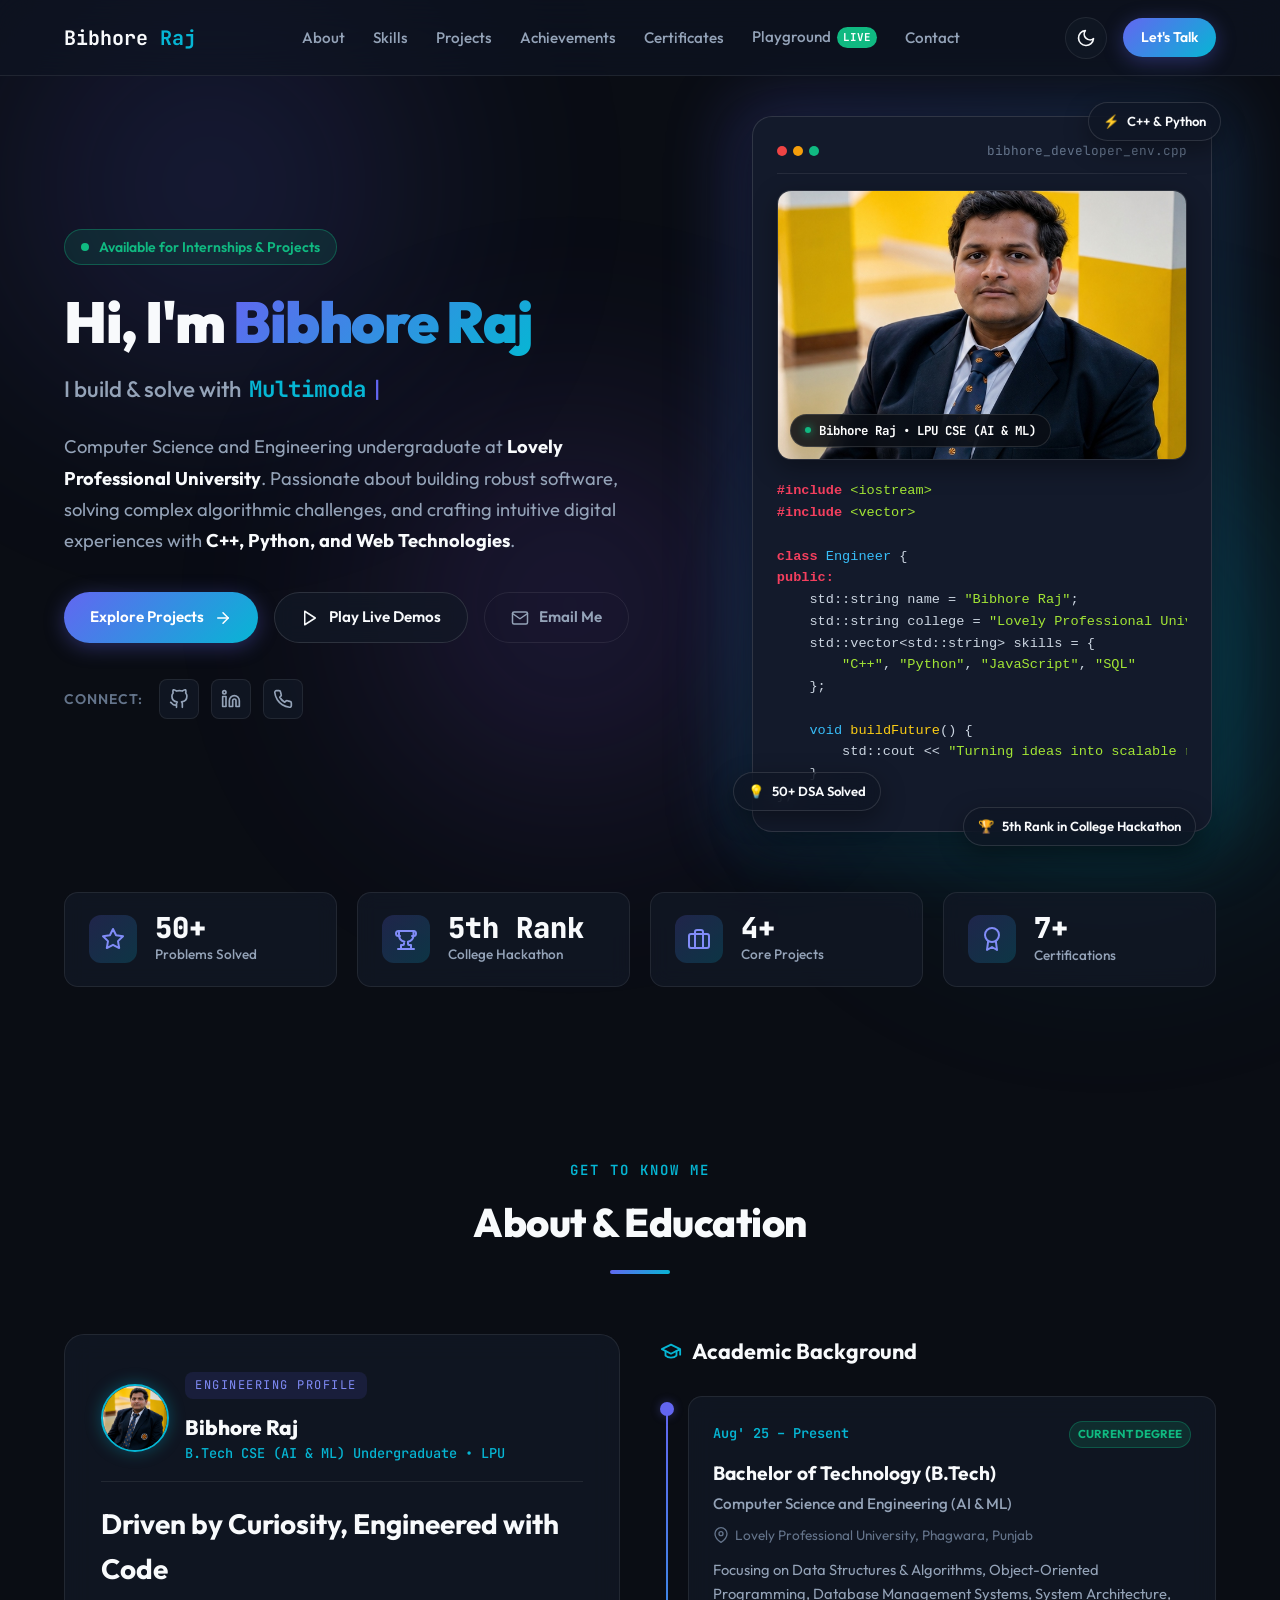
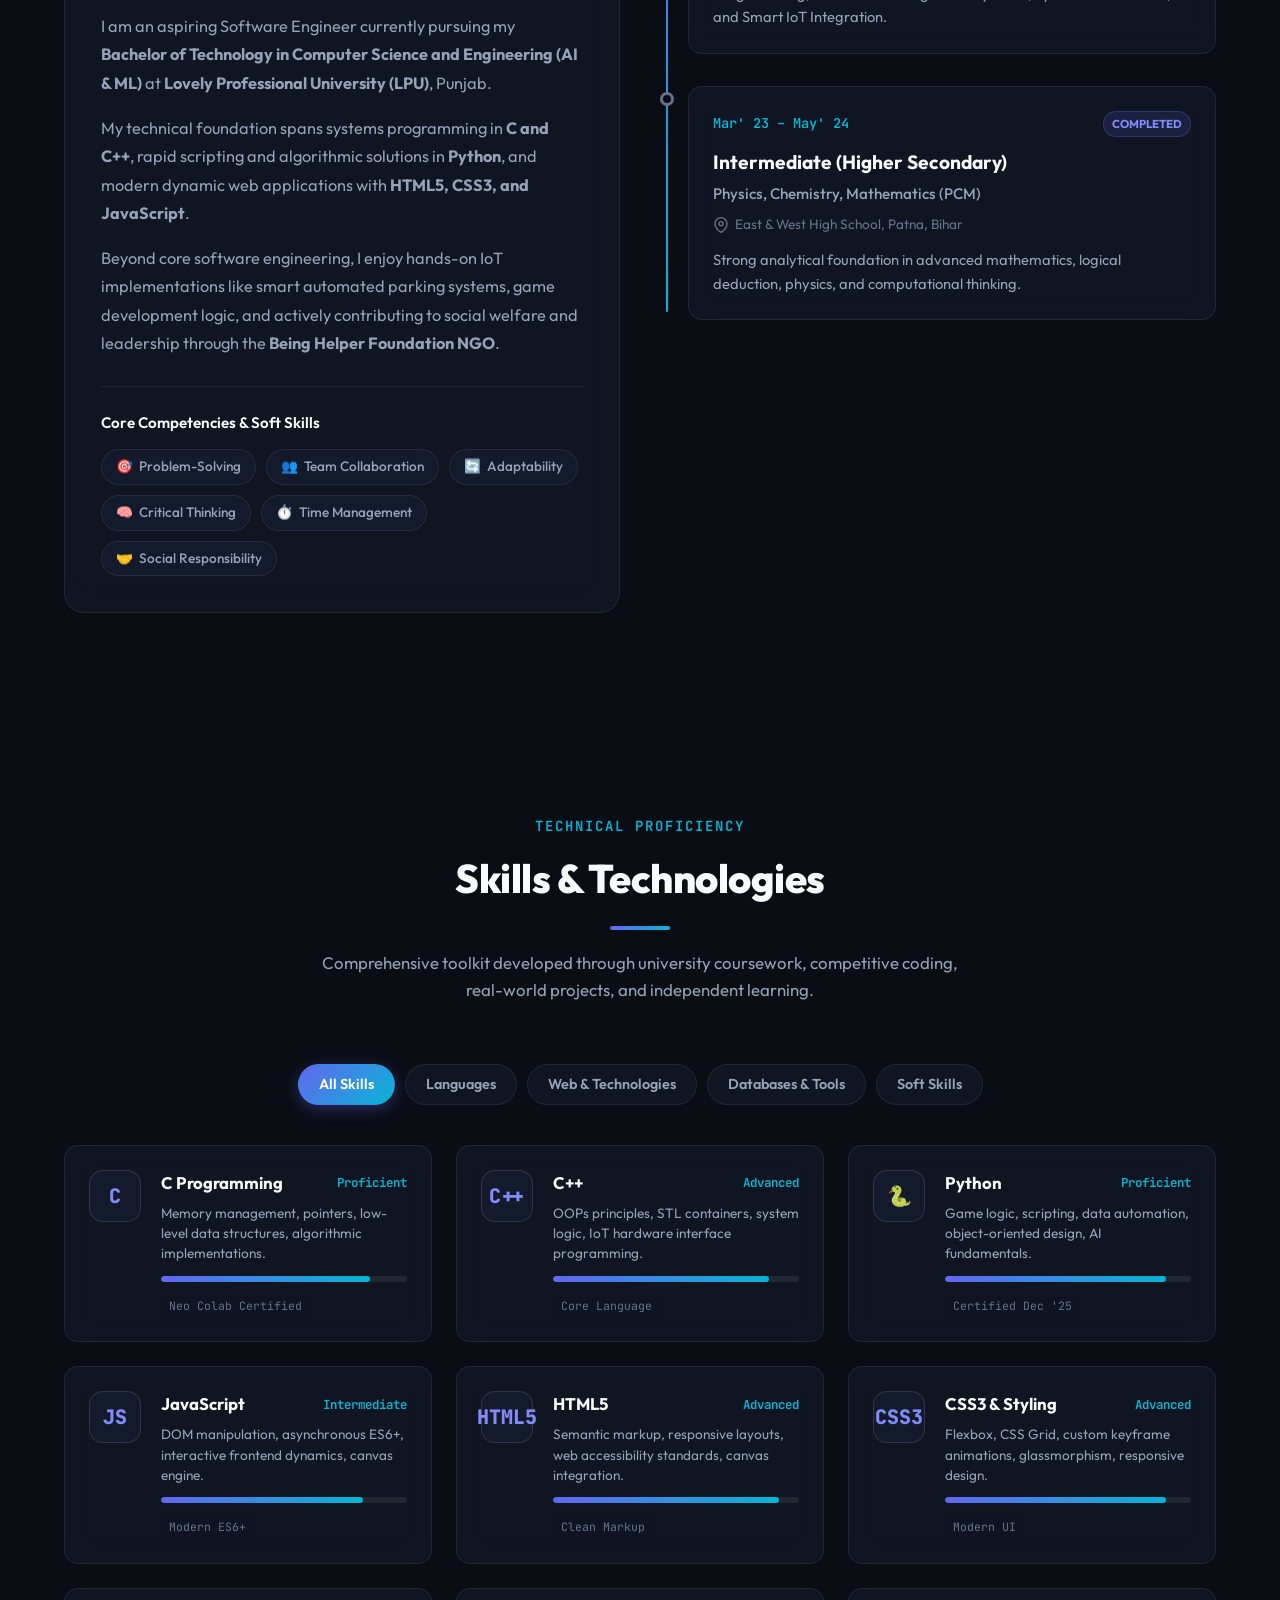
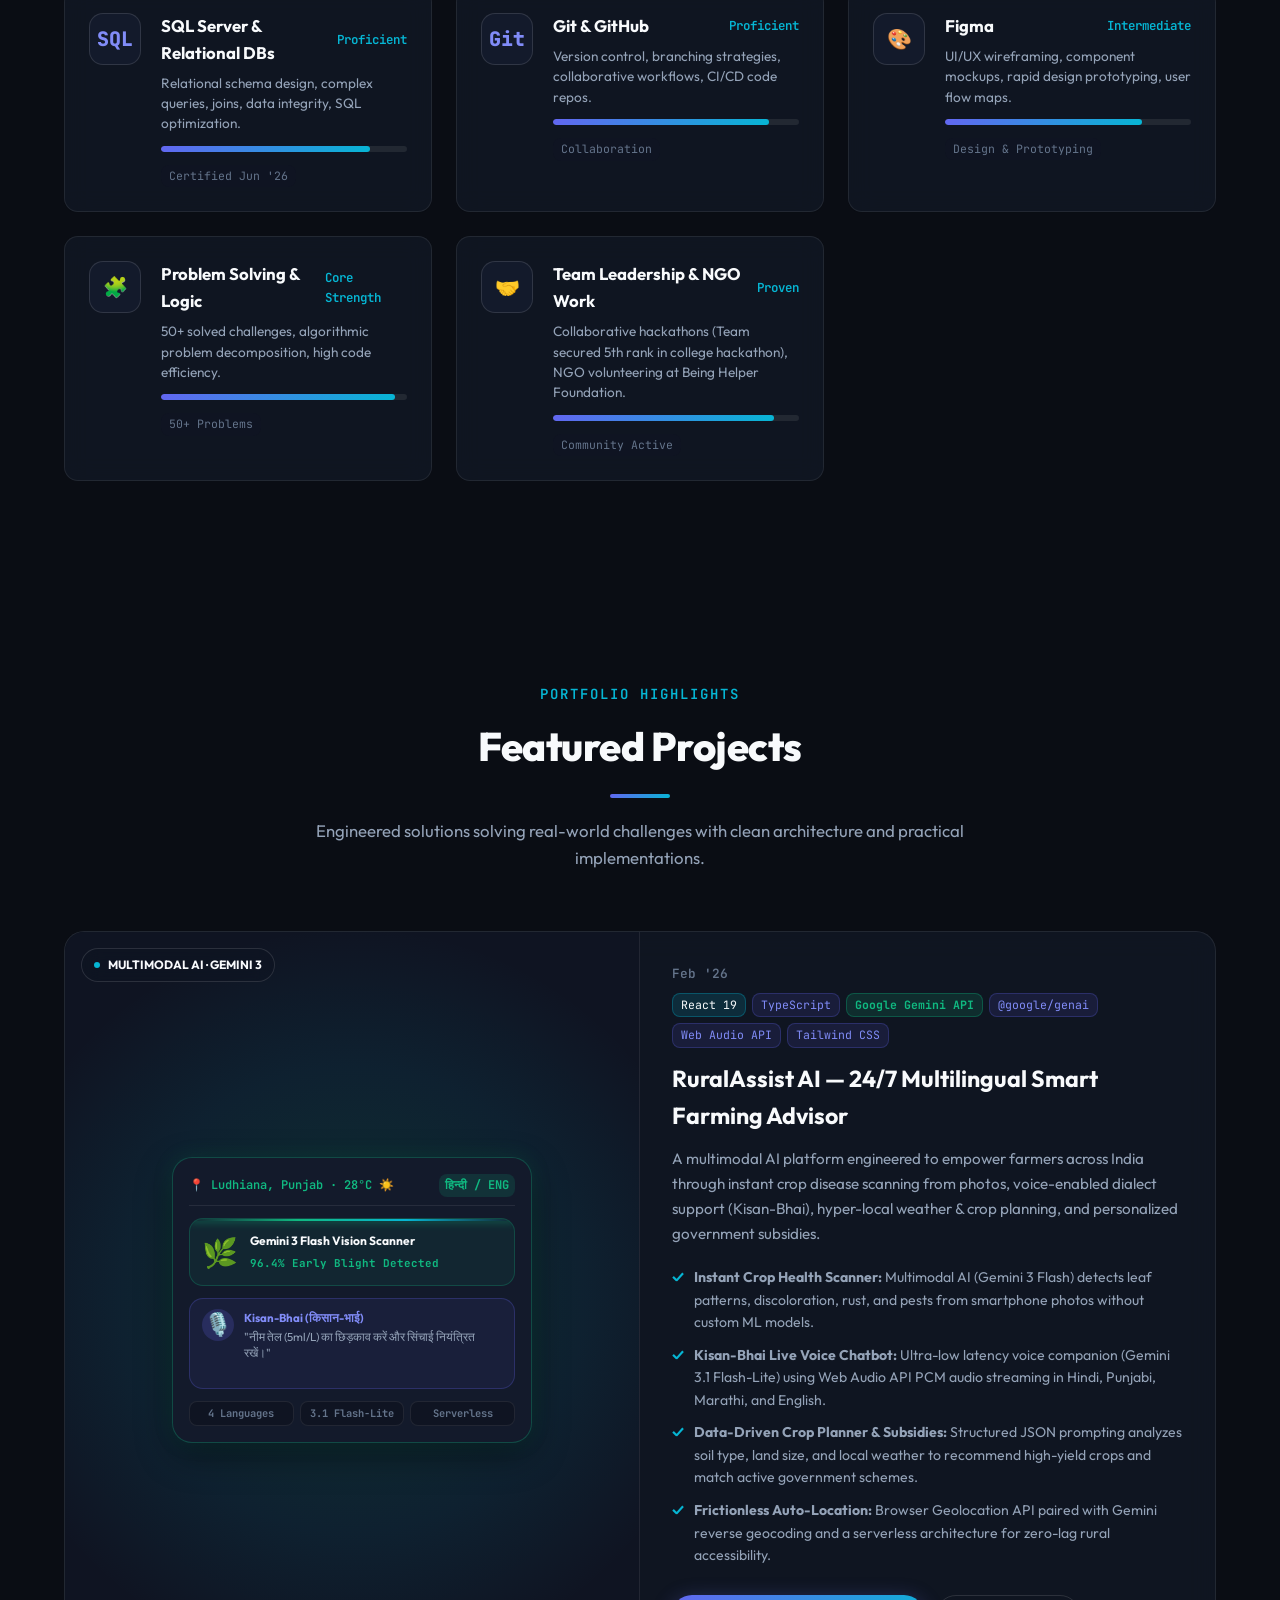
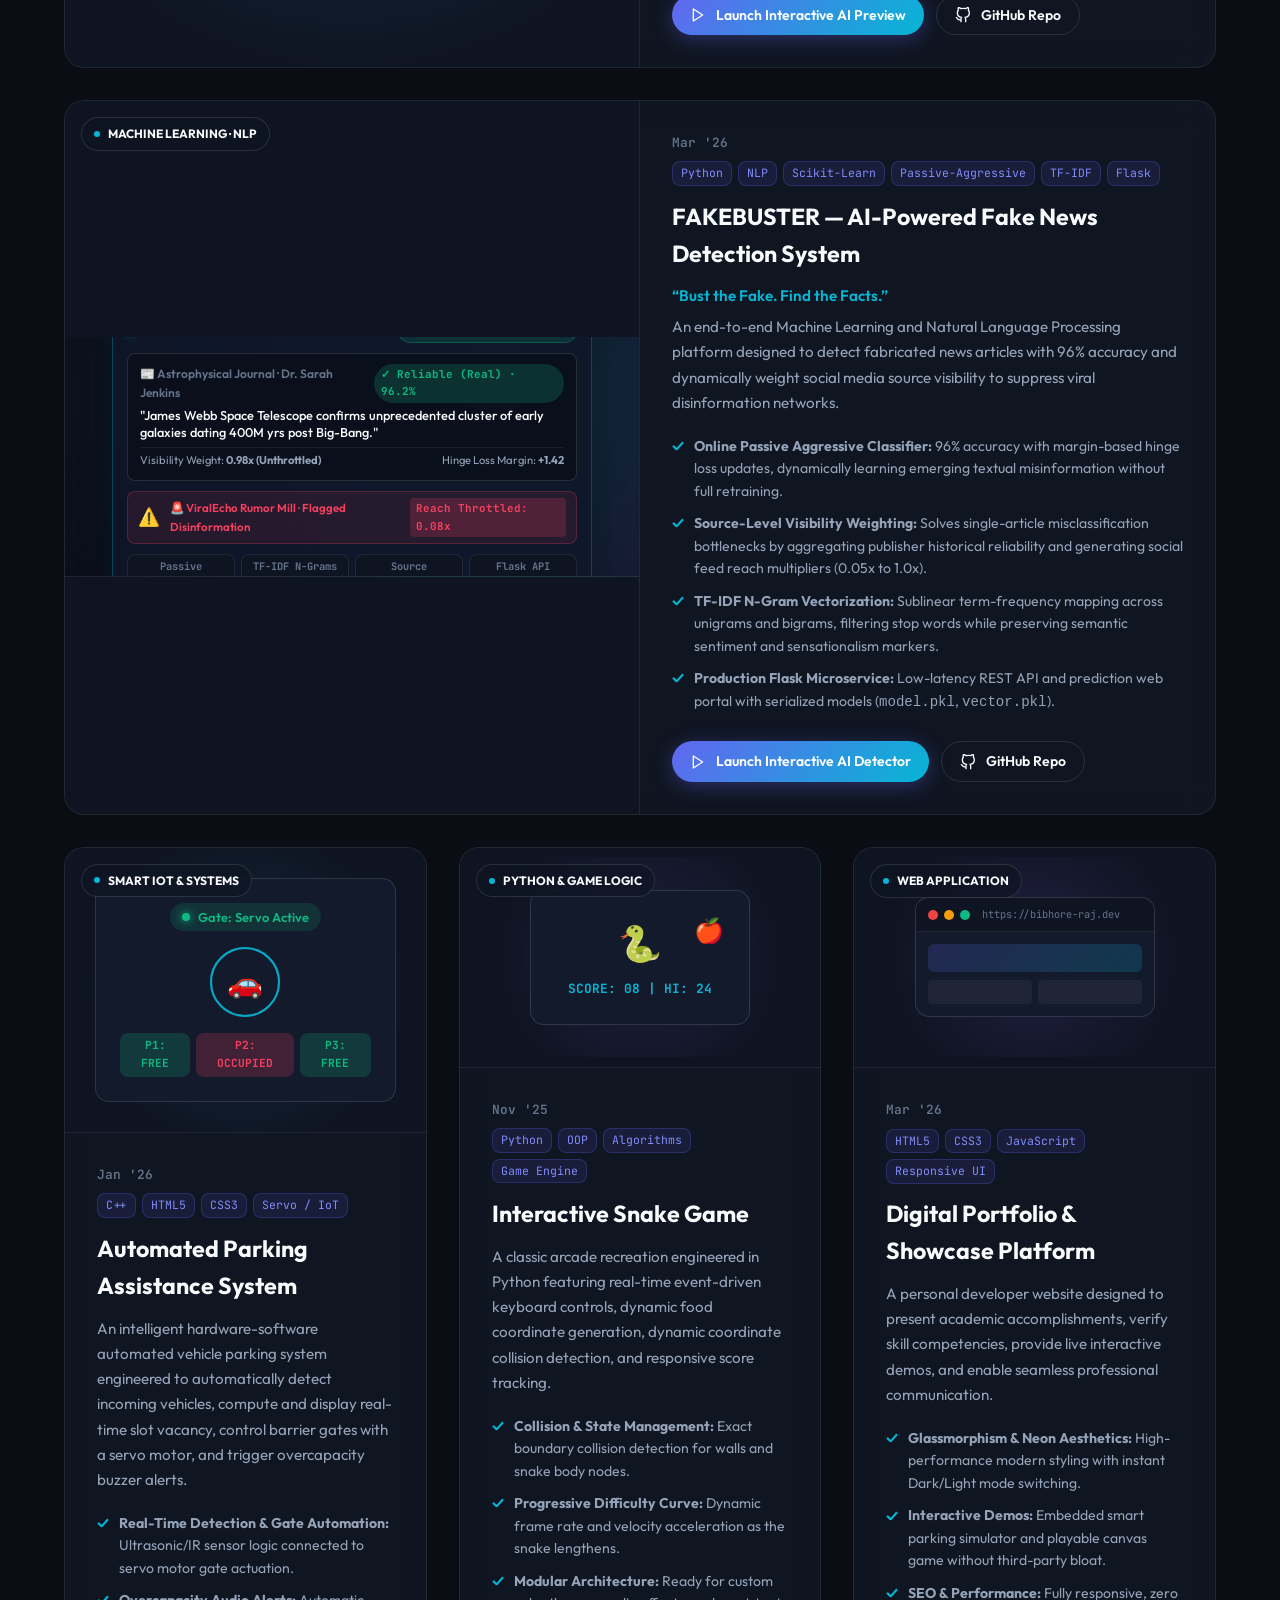
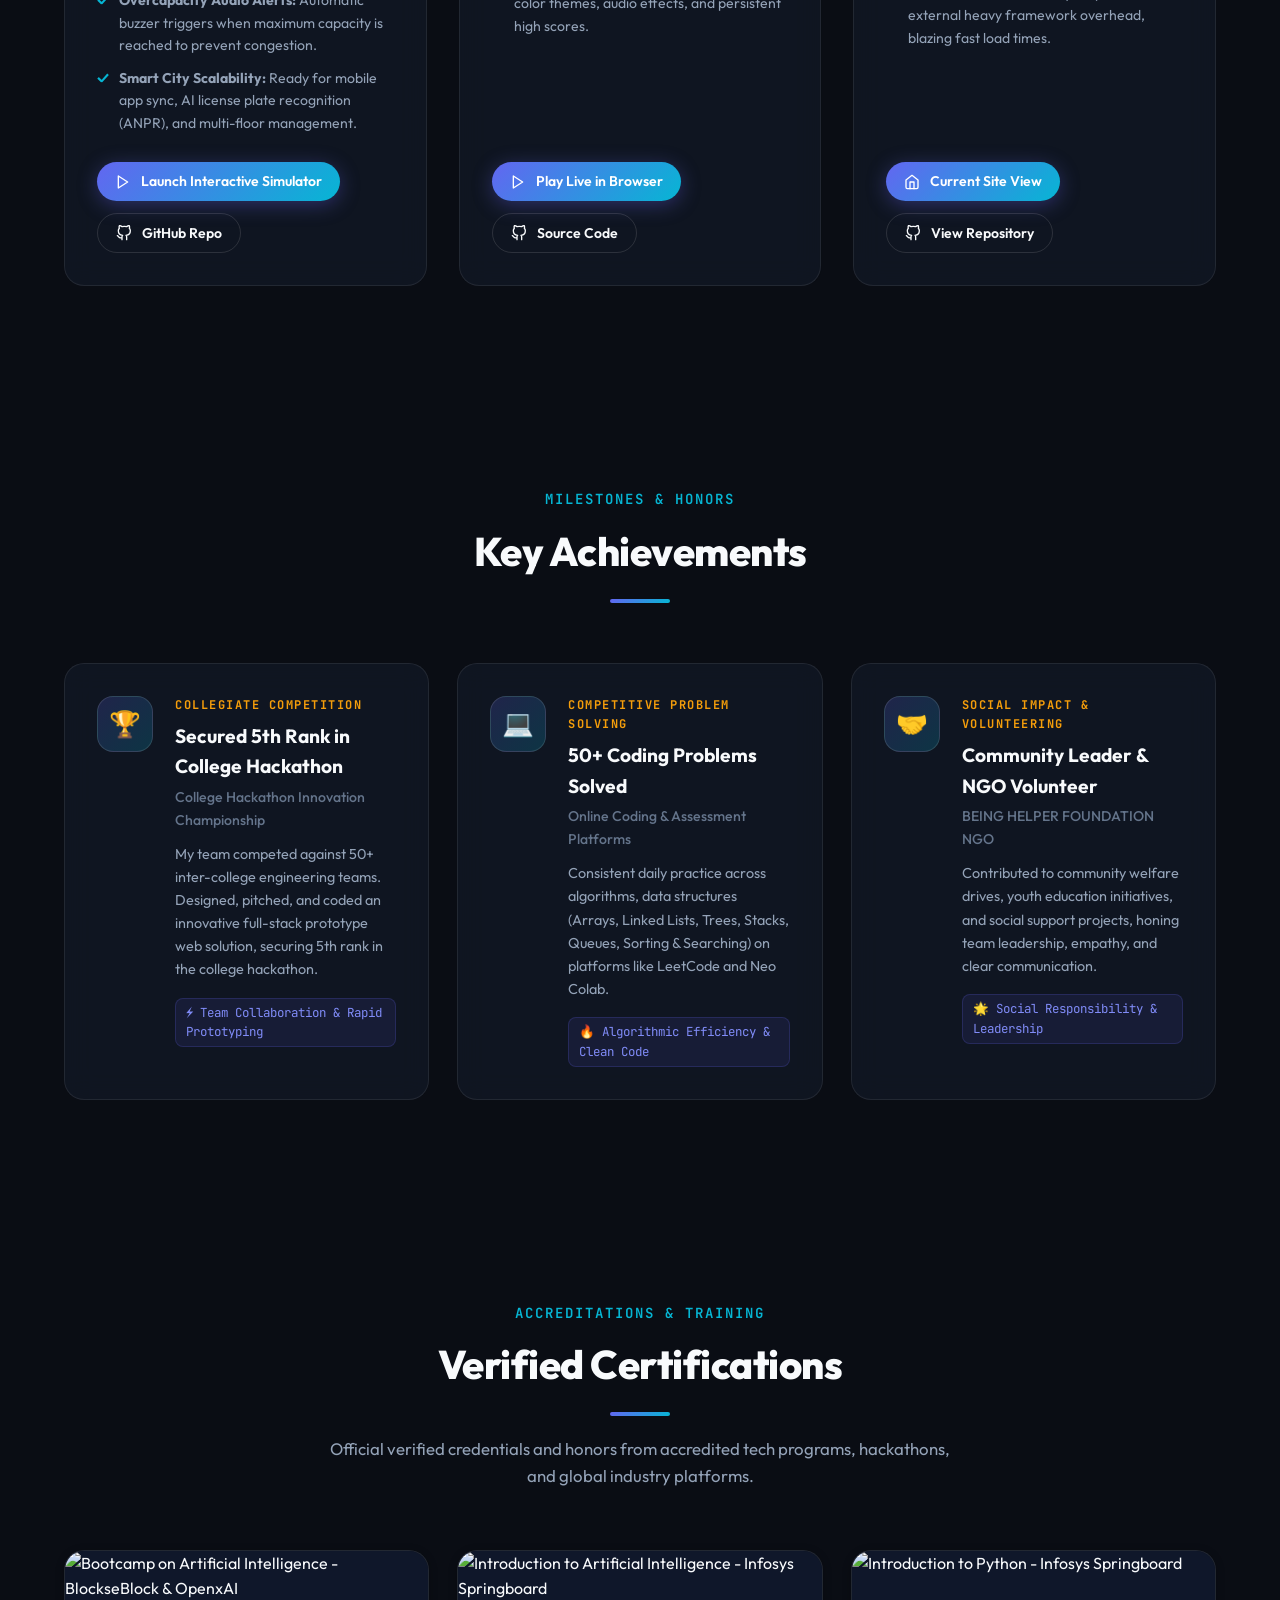
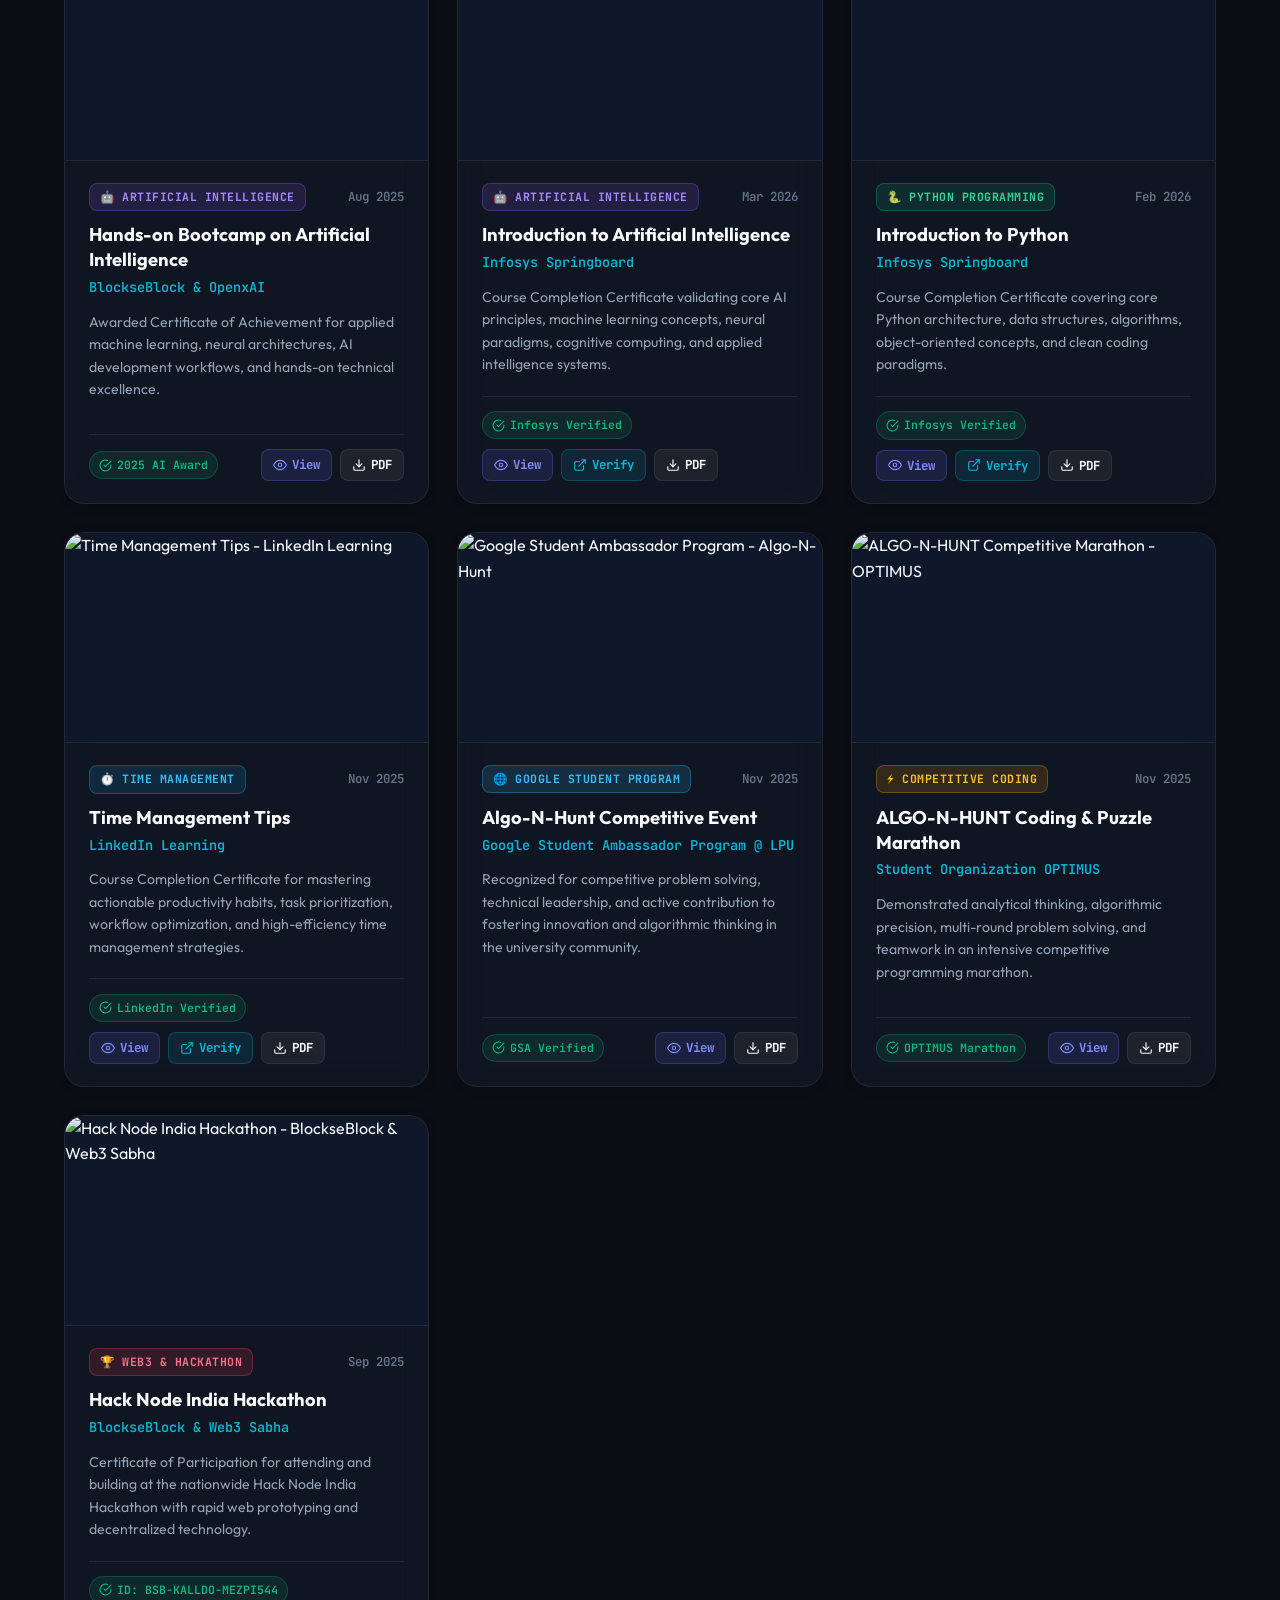
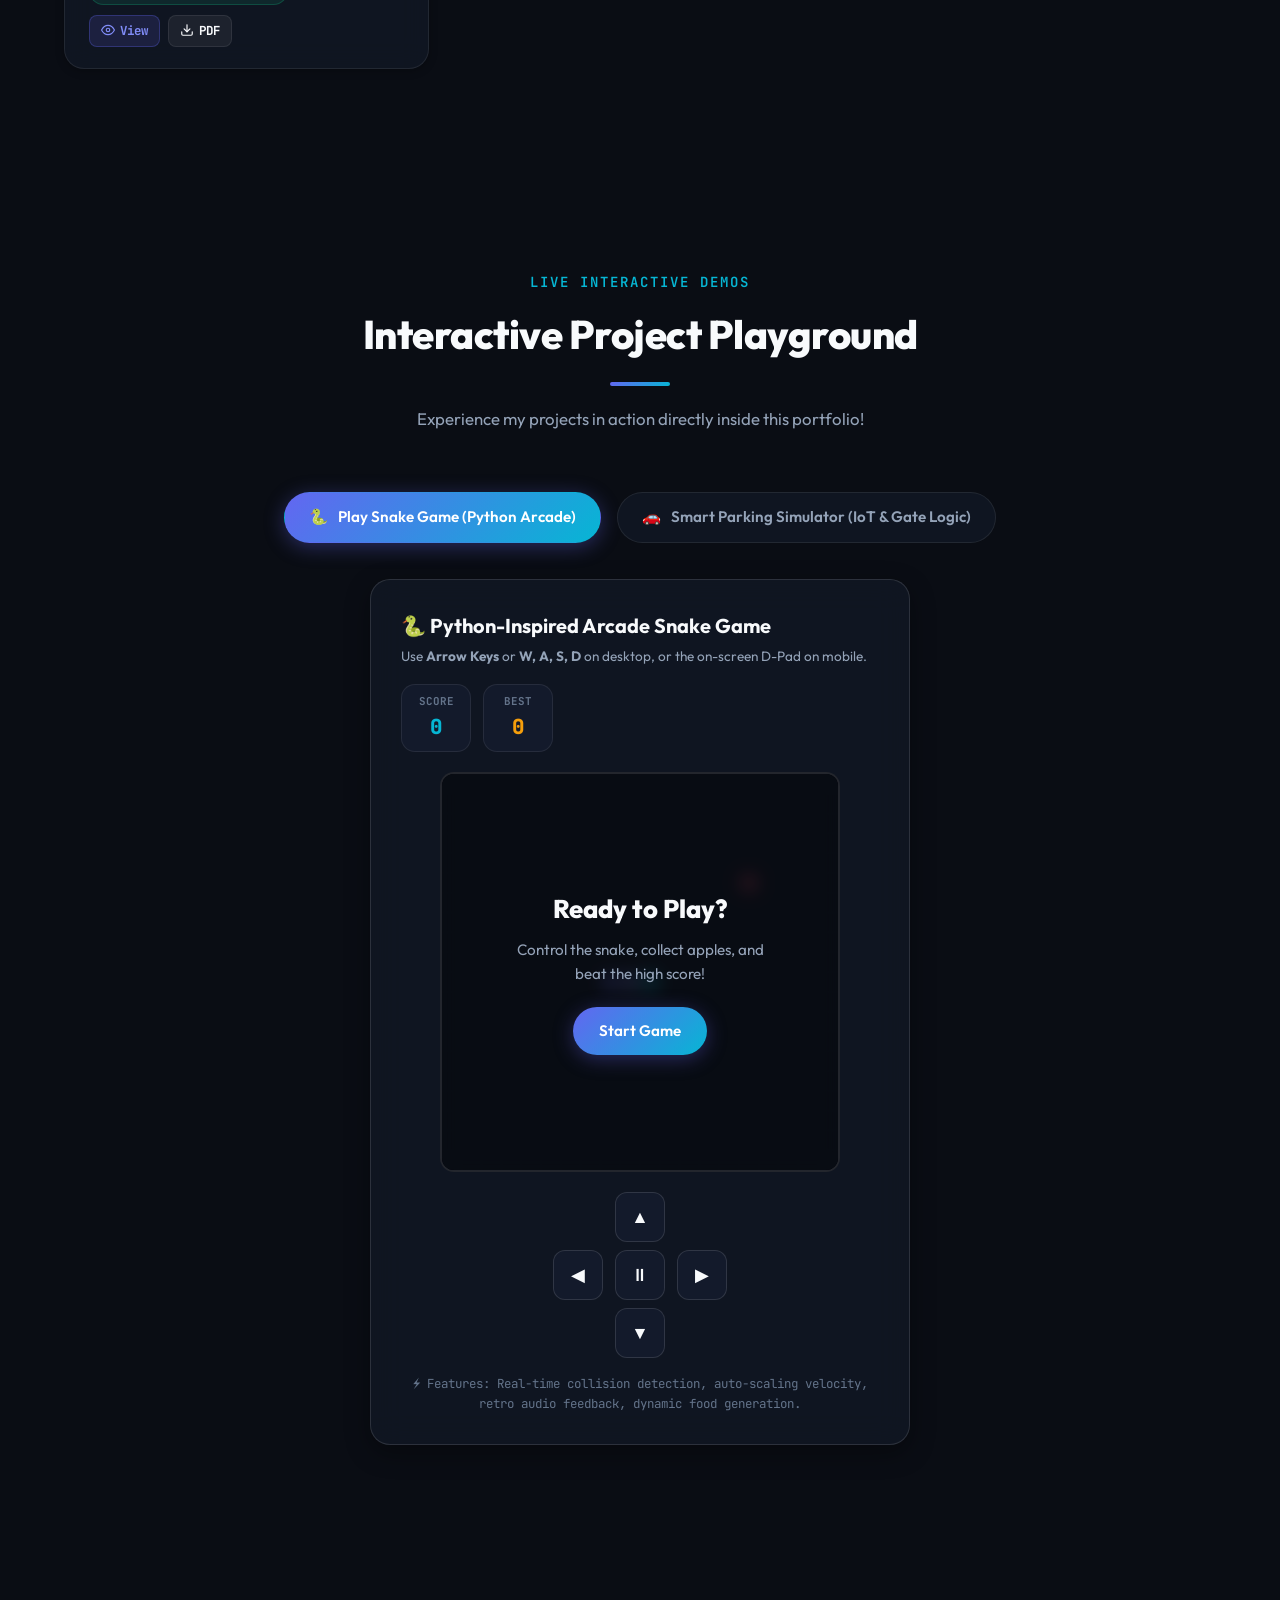
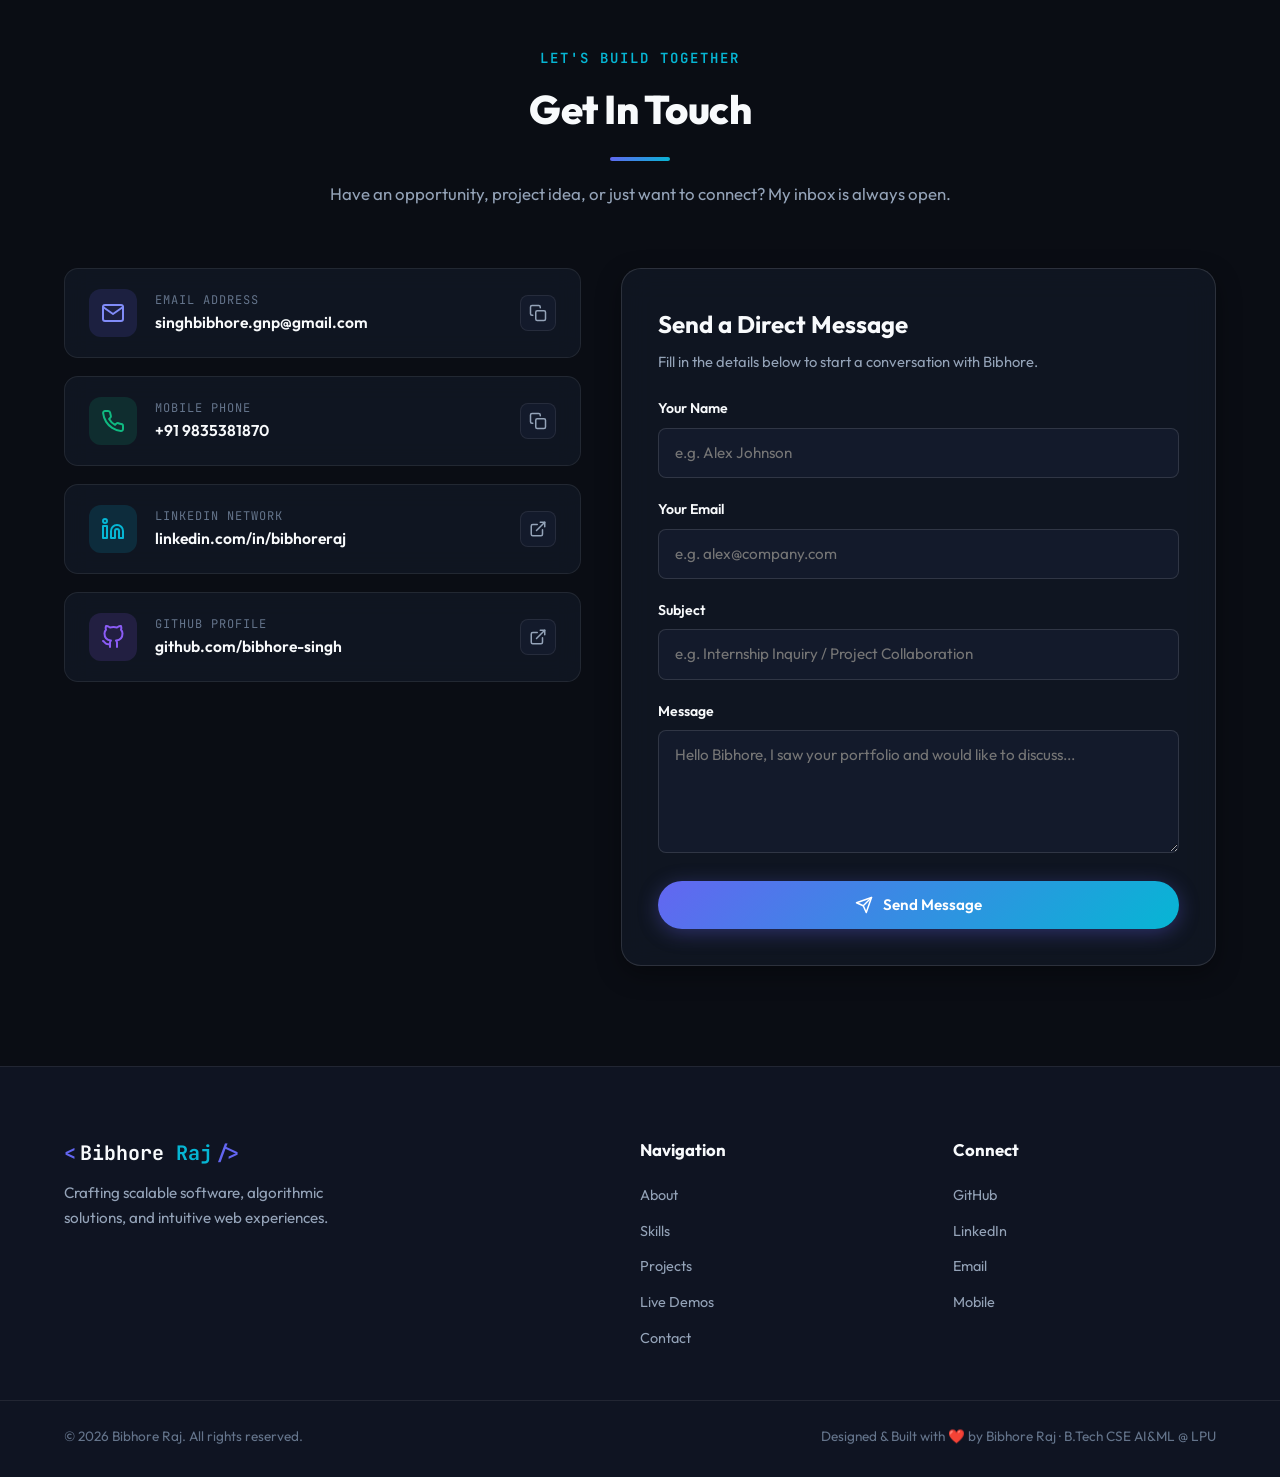
==== commit 61544e51: "simplify: update portfolio showcase modal tabs and FAKEBUSTER section names to simple user-friendly " ====
--- a/Portfolio/index.html
+++ b/Portfolio/index.html
@@ -2573,23 +2573,23 @@
       <div class="fakenews-tabs-nav">
         <button class="fakenews-tab-btn active" id="fnTabBtn-analyzer" onclick="switchFakeNewsTab('analyzer')">
           <span class="tab-icon">🔍</span>
-          <span>Live Credibility Analyzer</span>
+          <span>Check Single Article</span>
         </button>
         <button class="fakenews-tab-btn" id="fnTabBtn-source" onclick="switchFakeNewsTab('source')">
           <span class="tab-icon">📊</span>
-          <span>Source Visibility Weighting</span>
+          <span>News Source Trust &amp; Feed Reach</span>
         </button>
         <button class="fakenews-tab-btn" id="fnTabBtn-metrics" onclick="switchFakeNewsTab('metrics')">
           <span class="tab-icon">📈</span>
-          <span>Model Metrics &amp; Confusion Matrix</span>
+          <span>AI Accuracy &amp; Comparisons</span>
         </button>
         <button class="fakenews-tab-btn" id="fnTabBtn-arch" onclick="switchFakeNewsTab('arch')">
           <span class="tab-icon">⚡</span>
-          <span>Architecture &amp; Pipeline</span>
+          <span>How AI Reads Text &amp; Blueprints</span>
         </button>
         <button class="fakenews-tab-btn" id="fnTabBtn-media" onclick="switchFakeNewsTab('media')">
           <span class="tab-icon">📸</span>
-          <span>Media &amp; Deepfake Forensics</span>
+          <span>Check Photos &amp; Videos (Deepfakes)</span>
         </button>
       </div>
 
@@ -2602,10 +2602,10 @@
             <!-- Left: Inputs & Sample Chooser -->
             <div class="fn-input-card">
               <div class="fn-card-title-row">
-                <span>Select Preset News Sample or Input Custom Story</span>
-                <span class="model-badge">PAC Hinge-Loss Inference</span>
-              </div>
-              <p class="fn-instruction">Click a pre-validated sample or type your own news headline and content below:</p>
+                <span>Step 1: Pick an Example or Type News Details</span>
+                <span class="model-badge">AI Fact-Check</span>
+              </div>
+              <p class="fn-instruction">Click an example news story below or type your own headline and text to fact-check:</p>
 
               <!-- Sample Buttons -->
               <div class="fn-sample-buttons">
@@ -2644,7 +2644,7 @@
 
                 <div class="fn-form-actions">
                   <button class="btn btn-primary btn-sm" onclick="runNewsAnalysis()">
-                    <span>⚡ Classify Authenticity with PAC</span>
+                    <span>⚡ Fact-Check This Story</span>
                   </button>
                   <button class="btn btn-outline btn-sm" onclick="resetNewsFields()">
                     <span>Clear</span>
@@ -2656,8 +2656,8 @@
             <!-- Right: Real-time Evaluation Results -->
             <div class="fn-result-card">
               <div class="fn-result-header">
-                <h3>PAC Classifier Diagnosis</h3>
-                <span class="fn-status-pill" id="fnVerdictBadge">⏳ Ready to Analyze</span>
+                <h3>Step 2: Fact-Check Result</h3>
+                <span class="fn-status-pill" id="fnVerdictBadge">⏳ Ready to Check</span>
               </div>
 
               <!-- Verdict Hero Box -->
@@ -2665,7 +2665,7 @@
                 <div class="verdict-icon-big" id="fnVerdictIcon">📰</div>
                 <div class="verdict-meta">
                   <span class="verdict-label-sub" id="fnVerdictSub">Prediction Status</span>
-                  <h4 class="verdict-headline" id="fnVerdictTitle">Click "Classify Authenticity"</h4>
+                  <h4 class="verdict-headline" id="fnVerdictTitle">Click "Fact-Check This Story"</h4>
                   <p class="verdict-detail" id="fnVerdictSourceText">Source: Initializing...</p>
                 </div>
               </div>
@@ -2673,7 +2673,7 @@
               <!-- Confidence Progress Bar -->
               <div class="fn-meter-box">
                 <div class="meter-info-row">
-                  <span>PAC Decision Confidence</span>
+                  <span>AI Confidence Level</span>
                   <span class="meter-pct" id="fnConfidenceText">--%</span>
                 </div>
                 <div class="meter-track-bg">
@@ -2683,7 +2683,7 @@
 
               <!-- Salient N-Gram Terms Detected -->
               <div class="fn-keywords-box">
-                <span class="kw-title">Salient TF-IDF N-Gram Markers Detected:</span>
+                <span class="kw-title">Key Trigger Words Flagged by AI:</span>
                 <div class="kw-chips-list" id="fnKeywordsList">
                   <span class="kw-chip">astronomers</span>
                   <span class="kw-chip">james webb</span>
@@ -2695,7 +2695,7 @@
               <!-- Social Feed Visibility Weight Box -->
               <div class="fn-social-weight-box" id="fnWeightBox">
                 <div class="weight-head">
-                  <span>Social Media Visibility Weight (Reach Multiplier):</span>
+                  <span>Recommended Social Feed Reach:</span>
                   <span class="weight-score" id="fnWeightMultiplier">--x</span>
                 </div>
                 <p class="weight-desc" id="fnWeightDesc">
@@ -2717,21 +2717,21 @@
           </div>
         </div>
 
-        <!-- Tab 2: Source Reputation & Visibility Weighting -->
+        <!-- Tab 2: News Source Trust & Feed Reach -->
         <div class="fakenews-tab-panel" id="fnTab-source">
           <div class="fn-source-grid">
             <div class="fn-source-explain-card">
-              <div class="section-badge-mini">Problem Formulation Solved</div>
-              <h3>Why Focus on Source-Level Visibility Weighting?</h3>
+              <div class="section-badge-mini">Why This Works Better</div>
+              <h3>Why We Track Publisher Honesty Over Time</h3>
               <p>
-                Traditional fake news filters focus exclusively on single articles. This creates a severe dilemma: false alarms accidentally silence legitimate newsrooms, while serial disinformers simply modify article phrasing to evade keyword filters.
+                Standard filters only look at one article at a time. If an article contains humor or satire, regular tools mistakenly flag it. Meanwhile, serial fake news creators easily slip past filters by rewording headlines.
               </p>
               <div class="source-callout-box">
-                <strong>Our Core Innovation:</strong> By tracking news sources across multiple articles, we broaden our article misclassification tolerance. Once a source is established as a chronic producer of fake news, social media networks can apply dynamic visibility weights to throttle its reach across algorithmic feeds.
+                <strong>Our Smart Solution:</strong> By tracking multiple stories published by the same source, we build an honest trust score. If a website consistently pushes fake news, social platforms can automatically reduce its reach in recommendation feeds.
               </div>
 
               <div class="source-preset-picker">
-                <label>Choose a Preset News Source to Test:</label>
+                <label>Try an Example Publisher:</label>
                 <div class="preset-source-chips">
                   <button class="source-chip-btn active" onclick="loadSourceSimulation('reputable')">
                     🏛️ Verified Science Journal
@@ -2747,10 +2747,10 @@
 
               <!-- Instant Domain Credibility Checker -->
               <div class="domain-quick-check-wrap">
-                <label for="fnDomainSearchInput">Instant Domain Credibility Quick-Check:</label>
+                <label for="fnDomainSearchInput">Check Any News Website or Publisher:</label>
                 <div class="domain-input-inline">
                   <input type="text" id="fnDomainSearchInput" placeholder="e.g. reuters, nature, bbc, viralhoaxnews..." onkeyup="checkDomainQuick(event)">
-                  <button class="btn btn-outline btn-sm" onclick="checkDomainQuick()">Verify</button>
+                  <button class="btn btn-outline btn-sm" onclick="checkDomainQuick()">Check</button>
                 </div>
                 <div class="domain-quick-result" id="fnDomainQuickResult" style="display: none;">
                   <!-- Live result -->
@@ -2761,14 +2761,14 @@
             <!-- Interactive Source Calculator -->
             <div class="fn-source-sim-card">
               <div class="sim-header">
-                <h4>Interactive Feed Visibility Simulator</h4>
-                <span class="sim-tag">Dynamic Multiplier</span>
+                <h4>Social Media Feed Reach Simulator</h4>
+                <span class="sim-tag">Live Reach Calculator</span>
               </div>
 
               <div class="sim-controls">
                 <div class="sim-control-group">
                   <div class="sim-label-row">
-                    <label for="simTotalArticles">Total Articles Monitored from Source:</label>
+                    <label for="simTotalArticles">Total Articles Checked From This Publisher:</label>
                     <span class="sim-val" id="simTotalDisplay">20</span>
                   </div>
                   <input type="range" id="simTotalArticles" min="5" max="50" value="20" oninput="updateSourceSim()">
@@ -2776,7 +2776,7 @@
 
                 <div class="sim-control-group">
                   <div class="sim-label-row">
-                    <label for="simFakeArticles">Articles Flagged as Unreliable / Fake:</label>
+                    <label for="simFakeArticles">Articles Caught as Fake:</label>
                     <span class="sim-val danger" id="simFakeDisplay">2</span>
                   </div>
                   <input type="range" id="simFakeArticles" min="0" max="20" value="2" oninput="updateSourceSim()">
@@ -2786,16 +2786,16 @@
               <!-- Output Display -->
               <div class="sim-results-box">
                 <div class="sim-stat-row">
-                  <span class="sim-stat-lbl">Disinformation Ratio:</span>
+                  <span class="sim-stat-lbl">Percentage of Fake Stories:</span>
                   <span class="sim-stat-num" id="simRatioDisplay">10.0%</span>
                 </div>
                 <div class="sim-stat-row">
-                  <span class="sim-stat-lbl">Calculated Social Visibility Weight:</span>
+                  <span class="sim-stat-lbl">Allowed Post Reach in User Feeds:</span>
                   <span class="sim-stat-num highlight" id="simWeightDisplay">0.975x</span>
                 </div>
                 <div class="sim-stat-row">
-                  <span class="sim-stat-lbl">Algorithmic Feed Action:</span>
-                  <span class="sim-stat-badge safe" id="simActionDisplay">Full Distribution (Safe)</span>
+                  <span class="sim-stat-lbl">Recommended Feed Action:</span>
+                  <span class="sim-stat-badge safe" id="simActionDisplay">Full Reach (Safe)</span>
                 </div>
 
                 <!-- Visual Reach Representation -->
@@ -2810,30 +2810,30 @@
           </div>
         </div>
 
-        <!-- Tab 3: Model Benchmarks & Confusion Matrix -->
+        <!-- Tab 3: Model Performance -->
         <div class="fakenews-tab-panel" id="fnTab-metrics">
           <div class="fn-metrics-container">
             <!-- Top Metric Badges -->
             <div class="metrics-kpi-row">
               <div class="kpi-card">
                 <div class="kpi-num">96.0%</div>
-                <div class="kpi-lbl">Evaluation Accuracy</div>
-                <p>Achieved on Kaggle news verification test set.</p>
+                <div class="kpi-lbl">Overall Accuracy</div>
+                <p>Tested across 20,800 real-world news articles.</p>
               </div>
               <div class="kpi-card">
                 <div class="kpi-num">0.96</div>
-                <div class="kpi-lbl">F1-Score (Macro)</div>
-                <p>Harmonized balance between precision and recall.</p>
+                <div class="kpi-lbl">Balanced Score</div>
+                <p>Even balance between catching fakes and avoiding false alarms.</p>
               </div>
               <div class="kpi-card">
                 <div class="kpi-num">&lt;2ms</div>
-                <div class="kpi-lbl">Inference Latency</div>
-                <p>Online margin boundary execution per article.</p>
+                <div class="kpi-lbl">Response Speed</div>
+                <p>Lightning-fast classification per article.</p>
               </div>
               <div class="kpi-card">
                 <div class="kpi-num">100%</div>
-                <div class="kpi-lbl">Online Adaptable</div>
-                <p>Zero full-retraining downtime required.</p>
+                <div class="kpi-lbl">Real-Time Learning</div>
+                <p>Updates immediately without system downtime.</p>
               </div>
             </div>
 
@@ -2842,56 +2842,56 @@
               <!-- Confusion Matrix -->
               <div class="metric-block-card">
                 <div class="card-head-row">
-                  <h4 id="fnModalCmTitle">Confusion Matrix: Passive Aggressive Classifier</h4>
+                  <h4 id="fnModalCmTitle">Accuracy Breakdown: Real vs Fake Stories</h4>
                   <span class="badge-pill safe" id="fnModalCmBadge">96.08% Acc</span>
                 </div>
                 <div class="confusion-matrix-table">
                   <div class="cm-row cm-header">
                     <div class="cm-cell empty"></div>
-                    <div class="cm-cell">Predicted Real (0)</div>
-                    <div class="cm-cell">Predicted Fake (1)</div>
+                    <div class="cm-cell">Predicted Real</div>
+                    <div class="cm-cell">Predicted Fake</div>
                   </div>
                   <div class="cm-row">
-                    <div class="cm-cell cm-header-vert">Actual Real (0)</div>
+                    <div class="cm-cell cm-header-vert">Actual Real</div>
                     <div class="cm-cell cm-val-good">
                       <span class="cell-num" id="fnModalCmTN">1,048</span>
-                      <span class="cell-tag">True Negative (48.9%)</span>
+                      <span class="cell-tag">Correct Real (48.9%)</span>
                     </div>
                     <div class="cm-cell cm-val-bad">
                       <span class="cell-num" id="fnModalCmFP">43</span>
-                      <span class="cell-tag">False Positive (2.0%)</span>
+                      <span class="cell-tag">Mistakenly Fake (2.0%)</span>
                     </div>
                   </div>
                   <div class="cm-row">
-                    <div class="cm-cell cm-header-vert">Actual Fake (1)</div>
+                    <div class="cm-cell cm-header-vert">Actual Fake</div>
                     <div class="cm-cell cm-val-bad">
                       <span class="cell-num" id="fnModalCmFN">41</span>
-                      <span class="cell-tag">False Negative (1.9%)</span>
+                      <span class="cell-tag">Missed Fake (1.9%)</span>
                     </div>
                     <div class="cm-cell cm-val-good">
                       <span class="cell-num" id="fnModalCmTP">1,012</span>
-                      <span class="cell-tag">True Positive (47.2%)</span>
+                      <span class="cell-tag">Correct Fake Caught (47.2%)</span>
                     </div>
                   </div>
                 </div>
 
                 <!-- Dataset Statistics -->
                 <div class="cm-dataset-meta">
-                  <span>📊 <strong>Kaggle Benchmark</strong>: 20,800 articles · 10,387 Reliable (49.9%) / 10,413 Unreliable (50.1%) · 39 nulls handled</span>
+                  <span>📊 <strong>Testing Dataset</strong>: 20,800 articles · 10,387 Real (49.9%) / 10,413 Fake (50.1%) · 39 empty rows removed</span>
                 </div>
               </div>
 
               <!-- Model Comparison Table with Clickable Rows -->
               <div class="metric-block-card">
-                <h4>Empirical Algorithm Benchmark (Click Row to Inspect)</h4>
+                <h4>Comparison Across 4 AI Models (Click Row to Inspect)</h4>
                 <div class="benchmark-table-wrap">
                   <table class="benchmark-table">
                     <thead>
                       <tr>
-                        <th>Algorithm</th>
+                        <th>AI Model</th>
                         <th>Accuracy</th>
-                        <th>F1-Score</th>
-                        <th>Latency</th>
+                        <th>Balanced Score</th>
+                        <th>Speed</th>
                       </tr>
                     </thead>
                     <tbody>
@@ -2902,67 +2902,62 @@
                         <td>1.4 ms</td>
                       </tr>
                       <tr class="highlight-row" id="fnRow-linearsvc" onclick="switchModalBenchmarkModel('linearsvc')">
-                        <td><strong>Linear SVC</strong> <span class="mini-tag">Margin</span></td>
+                        <td><strong>Linear SVC</strong> <span class="mini-tag">Support Vector</span></td>
                         <td>94.12%</td>
                         <td>0.9412</td>
                         <td>3.8 ms</td>
                       </tr>
                       <tr class="highlight-row" id="fnRow-logreg" onclick="switchModalBenchmarkModel('logreg')">
-                        <td><strong>Logistic Regression (L2)</strong></td>
+                        <td><strong>Logistic Regression</strong> <span class="mini-tag">Baseline</span></td>
                         <td>91.50%</td>
                         <td>0.9157</td>
-                        <td>2.1 ms</td>
+                        <td>2.6 ms</td>
                       </tr>
                       <tr class="highlight-row" id="fnRow-mnb" onclick="switchModalBenchmarkModel('mnb')">
-                        <td><strong>Multinomial Naive Bayes</strong></td>
+                        <td><strong>Naive Bayes (MNB)</strong> <span class="mini-tag">Word Counter</span></td>
                         <td>88.42%</td>
                         <td>0.8834</td>
-                        <td>0.9 ms</td>
+                        <td>1.8 ms</td>
                       </tr>
                     </tbody>
                   </table>
                 </div>
-                <p class="model-theory-hint" id="fnModalModelTheory">
-                  PAC updates only when hinge loss &gt; 0, remaining passive on correctly-classified articles with ultra-low latency.
-                </p>
-              </div>
-            </div>
-          </div>
-        </div>
-
-        <!-- Tab 4: Architecture & Pipeline -->
+                <p class="benchmark-hint">PAC was selected for FAKEBUSTER because it handles continuous new vocabulary and delivers 96.08% accuracy at sub-2ms speed.</p>
+              </div>
+            </div>
+          </div>
+        </div>
+
+        <!-- Tab 4: System Architecture -->
         <div class="fakenews-tab-panel" id="fnTab-arch">
           <div class="fn-arch-container">
-            <h3 class="arch-heading">End-to-End System Pipeline &amp; Data Flow</h3>
-            <p class="arch-sub">From raw multi-attribute news ingestion to real-time social media visibility throttling:</p>
-
-            <div class="pipeline-steps-grid">
+            <div class="arch-pipeline-steps">
               <div class="p-step-card">
                 <div class="p-step-badge">Step 1</div>
                 <div class="p-step-icon">📥</div>
-                <h4>Data Ingestion &amp; Imputation</h4>
-                <p>Loads 20,800 Kaggle articles (`train_df.dropna()`). Clean 50/50 balance across reliable and unreliable categories.</p>
+                <h4>Data Ingestion &amp; Cleaning</h4>
+                <p>Loads 20,800 articles from the benchmark dataset. Balanced 50/50 across real and fake stories.</p>
               </div>
 
               <div class="p-step-card">
                 <div class="p-step-badge">Step 2</div>
                 <div class="p-step-icon">🌱</div>
-                <h4>NLTK Regex &amp; Lemmatizer</h4>
-                <p>Strips `[^a-zA-Z]`, lowercases, filters 179 NLTK English stopwords, and resolves WordNet morphological lemmas.</p>
+                <h4>Word Cleaning &amp; Lemmatizing</h4>
+                <p>Removes punctuation, makes lowercase, drops 179 filler words, and turns words into root forms.</p>
               </div>
 
               <div class="p-step-card">
                 <div class="p-step-badge">Step 3</div>
                 <div class="p-step-icon">🔠</div>
-                <h4>TF-IDF N-Gram Vectorizer</h4>
-                <p>Constructs unigram and bigram vocabulary with sublinear term-frequency scaling and stopword filtration (<code class="inline-code">vector.pkl</code>).</p>
+                <h4>Score Word Importance</h4>
+                <p>Scores keywords by how strongly they indicate authenticity or misinformation (<code class="inline-code">vector.pkl</code>).</p>
               </div>
 
               <div class="p-step-card">
                 <div class="p-step-badge">Step 4</div>
                 <div class="p-step-icon">🧠</div>
-                <h4>PAC Margin Classification</h4>
-                <p>Computes decision boundary distance. If hinge loss = 0, weights remain passive; otherwise, aggressively updates (<code class="inline-code">model.pkl</code>).</p>
+                <h4>AI Decision &amp; Reach Control</h4>
+                <p>Scores the article in milliseconds, assigns a trust confidence, and suggests social feed reach (<code class="inline-code">model.pkl</code>).</p>
               </div>
             </div>
 
@@ -2972,8 +2967,8 @@
                 <div class="nih-title">
                   <span class="nih-icon">🔬</span>
                   <div>
-                    <h4>Interactive NLP Preprocessing &amp; Lemmatizer Lab</h4>
-                    <p>Observe how raw text is sanitized, stripped of stopwords, and lemmatized in real time:</p>
+                    <h4>Interactive Text Breakdown Lab</h4>
+                    <p>See how raw news text is cleaned, stripped of filler words, and broken down in real time:</p>
                   </div>
                 </div>
                 <div class="nih-presets">
@@ -2987,17 +2982,17 @@
 
               <div class="nlp-stages-breakdown">
                 <div class="nsb-step">
-                  <span class="nsb-lbl">1. Regex Cleaned:</span>
+                  <span class="nsb-lbl">1. Remove Punctuation:</span>
                   <div class="nsb-box" id="fnModalNlpStage1">BREAKING Secret government insiders admit confidential lunar frequencies control global weather</div>
                 </div>
                 <div class="nsb-step">
-                  <span class="nsb-lbl">2. Stopwords Filtered:</span>
+                  <span class="nsb-lbl">2. Remove Filler Words:</span>
                   <div class="nsb-box" id="fnModalNlpStage2">
                     <span class="token keep">breaking</span> <span class="token keep">secret</span> <span class="token keep">government</span> <span class="token keep">insiders</span> <span class="token keep">admit</span> <span class="token keep">confidential</span> <span class="token keep">lunar</span> <span class="token keep">frequencies</span> <span class="token keep">control</span> <span class="token keep">global</span> <span class="token keep">weather</span>
                   </div>
                 </div>
                 <div class="nsb-step">
-                  <span class="nsb-lbl">3. WordNet Lemmatized:</span>
+                  <span class="nsb-lbl">3. Convert to Root Words:</span>
                   <div class="nsb-box" id="fnModalNlpStage3">
                     <span class="lemma-token">breaking → <strong>break</strong></span>
                     <span class="lemma-token">insiders → <strong>insider</strong></span>
@@ -3012,7 +3007,7 @@
             <div class="arch-blueprints-row">
               <div class="blueprint-card">
                 <div class="bp-head">
-                  <span>System Architecture Block Diagram</span>
+                  <span>System Block Diagram Blueprint</span>
                   <a href="projects/fake-news-detector/Images/BlockDiagram.svg" target="_blank" class="bp-link">Full View ↗</a>
                 </div>
                 <div class="bp-preview">
@@ -3022,7 +3017,7 @@
 
               <div class="blueprint-card">
                 <div class="bp-head">
-                  <span>Inference Process Flow Diagram</span>
+                  <span>Inference Process Flow Blueprint</span>
                   <a href="projects/fake-news-detector/Images/Processflow.svg" target="_blank" class="bp-link">Full View ↗</a>
                 </div>
                 <div class="bp-preview">
@@ -3042,16 +3037,16 @@
           </div>
         </div>
 
-        <!-- Tab 5: Multimodal Media & Deepfake Forensics -->
+        <!-- Tab 5: Check Photos & Videos (Deepfakes) -->
         <div class="fakenews-tab-panel" id="fnTab-media">
           <div class="fn-media-grid">
             <!-- Left: Media Upload & Presets -->
             <div class="fn-media-upload-card">
               <div class="fn-card-title-row">
-                <span>Upload Image / Video for Forensic Verification</span>
-                <span class="model-badge">Multimodal Scanner</span>
-              </div>
-              <p class="fn-instruction">Upload photos, news screenshots, memes, or videos to detect visual manipulation, AI generation, and out-of-context falsehoods:</p>
+                <span>Step 1: Upload Photo or Video (or Pick an Example)</span>
+                <span class="model-badge">Vision AI + Text OCR</span>
+              </div>
+              <p class="fn-instruction">Upload photos, news screenshots, memes, or videos to detect digital tampering, AI generation, and out-of-context falsehoods:</p>
 
               <!-- Drag & Drop Zone -->
               <div class="media-dropzone" id="fnMediaDropzone" onclick="triggerMediaInput()">
@@ -3066,19 +3061,19 @@
 
               <!-- Presets Section -->
               <div class="media-presets-wrap">
-                <label>Or Test with Realistic Verification Presets:</label>
+                <label>Try an Example:</label>
                 <div class="media-preset-chips">
                   <button type="button" class="media-preset-btn active" onclick="loadMediaPreset('fakeScreenshot')">
-                    🚨 Doctored News Headline
+                    🚨 Edited Headline
                   </button>
                   <button type="button" class="media-preset-btn" onclick="loadMediaPreset('deepfakeAi')">
                     🤖 AI Deepfake Photo
                   </button>
                   <button type="button" class="media-preset-btn" onclick="loadMediaPreset('authenticPress')">
-                    ✅ Authentic Press Release
+                    ✅ Authentic Press Photo
                   </button>
                   <button type="button" class="media-preset-btn" onclick="loadMediaPreset('outOfContextVideo')">
-                    🎥 Recycled Viral Video
+                    🎥 Recycled Video
                   </button>
                 </div>
               </div>
@@ -3095,7 +3090,7 @@
                   <canvas id="fnMediaCanvas" style="display: none;"></canvas>
                   <div class="media-placeholder" id="fnMediaPlaceholder">
                     <span class="ph-icon">🔬</span>
-                    <span>Ready for Forensic Multimodal Inspection</span>
+                    <span>Ready for Verification Scan</span>
                   </div>
                 </div>
 
@@ -3103,7 +3098,7 @@
                   <span class="preview-filename" id="fnMediaFilename">sample_breaking_news.png</span>
                   <div class="preview-tools">
                     <button type="button" class="tool-toggle-btn" id="fnBtnElaToggle" onclick="toggleElaMode()">
-                      <span>👁️ Error Level Analysis (ELA)</span>
+                      <span>👁️ Tampering Heatmap (ELA)</span>
                     </button>
                     <button type="button" class="btn btn-primary btn-sm" onclick="runMediaForensicScan()">
                       <span>⚡ Re-Scan Media</span>
@@ -3118,8 +3113,8 @@
                 <div class="media-verdict-hero fake-active" id="fnMediaVerdictHero">
                   <div class="mvh-icon" id="fnMediaVerdictIcon">🚨</div>
                   <div class="mvh-text">
-                    <span class="mvh-label" id="fnMediaVerdictSub">Digital Manipulation &amp; Misinformation Detected</span>
-                    <h3 class="mvh-title" id="fnMediaVerdictTitle">Manipulated Headline Screenshot (Fabricated News)</h3>
+                    <span class="mvh-label" id="fnMediaVerdictSub">TAMPERED / FAKE PHOTO</span>
+                    <h3 class="mvh-title" id="fnMediaVerdictTitle">Altered News Headline Screenshot</h3>
                   </div>
                   <div class="mvh-badge">
                     <span class="badge-pill danger" id="fnMediaStatusPill">High Risk</span>
@@ -3130,18 +3125,18 @@
                 <div class="media-metrics-grid">
                   <div class="media-metric-box">
                     <div class="mmb-head">
-                      <span>Deepfake / Synthetic Score:</span>
+                      <span>Deepfake &amp; AI Risk:</span>
                       <strong class="mmb-score danger" id="fnDeepfakeScore">94.2% Risk</strong>
                     </div>
                     <div class="meter-bar-track">
                       <div class="meter-bar-fill fake-fill" id="fnDeepfakeBar" style="width: 94.2%;"></div>
                     </div>
-                    <p class="mmb-desc" id="fnDeepfakeDesc">Compression gradient mismatch &amp; typeface artifacting detected around headline banner.</p>
+                    <p class="mmb-desc" id="fnDeepfakeDesc">Digital tampering detected around text banner boundaries.</p>
                   </div>
 
                   <div class="media-metric-box">
                     <div class="mmb-head">
-                      <span>Social Media Reach Action:</span>
+                      <span>Allowed Social Feed Reach:</span>
                       <strong class="mmb-score danger" id="fnMediaReach">0.05x Throttled</strong>
                     </div>
                     <div class="meter-bar-track">
@@ -3154,8 +3149,8 @@
                 <!-- OCR Text Extraction & PAC Analysis -->
                 <div class="ocr-inspection-card">
                   <div class="ocr-card-head">
-                    <span class="ocr-title">Extracted In-Image Text (OCR Extraction):</span>
-                    <span class="ocr-badge" id="fnOcrPacBadge">PAC NLP: 97.4% Fake</span>
+                    <span class="ocr-title">Text Found in Image (Fact-Checked by AI):</span>
+                    <span class="ocr-badge" id="fnOcrPacBadge">AI Verdict: 97.4% Fake</span>
                   </div>
                   <div class="ocr-text-box" id="fnOcrTextContent">
                     "BREAKING: WHITE HOUSE ADMITS SECRET MOON BASE CONTROLS GLOBAL WEATHER AND TIDAL FREQUENCIES"
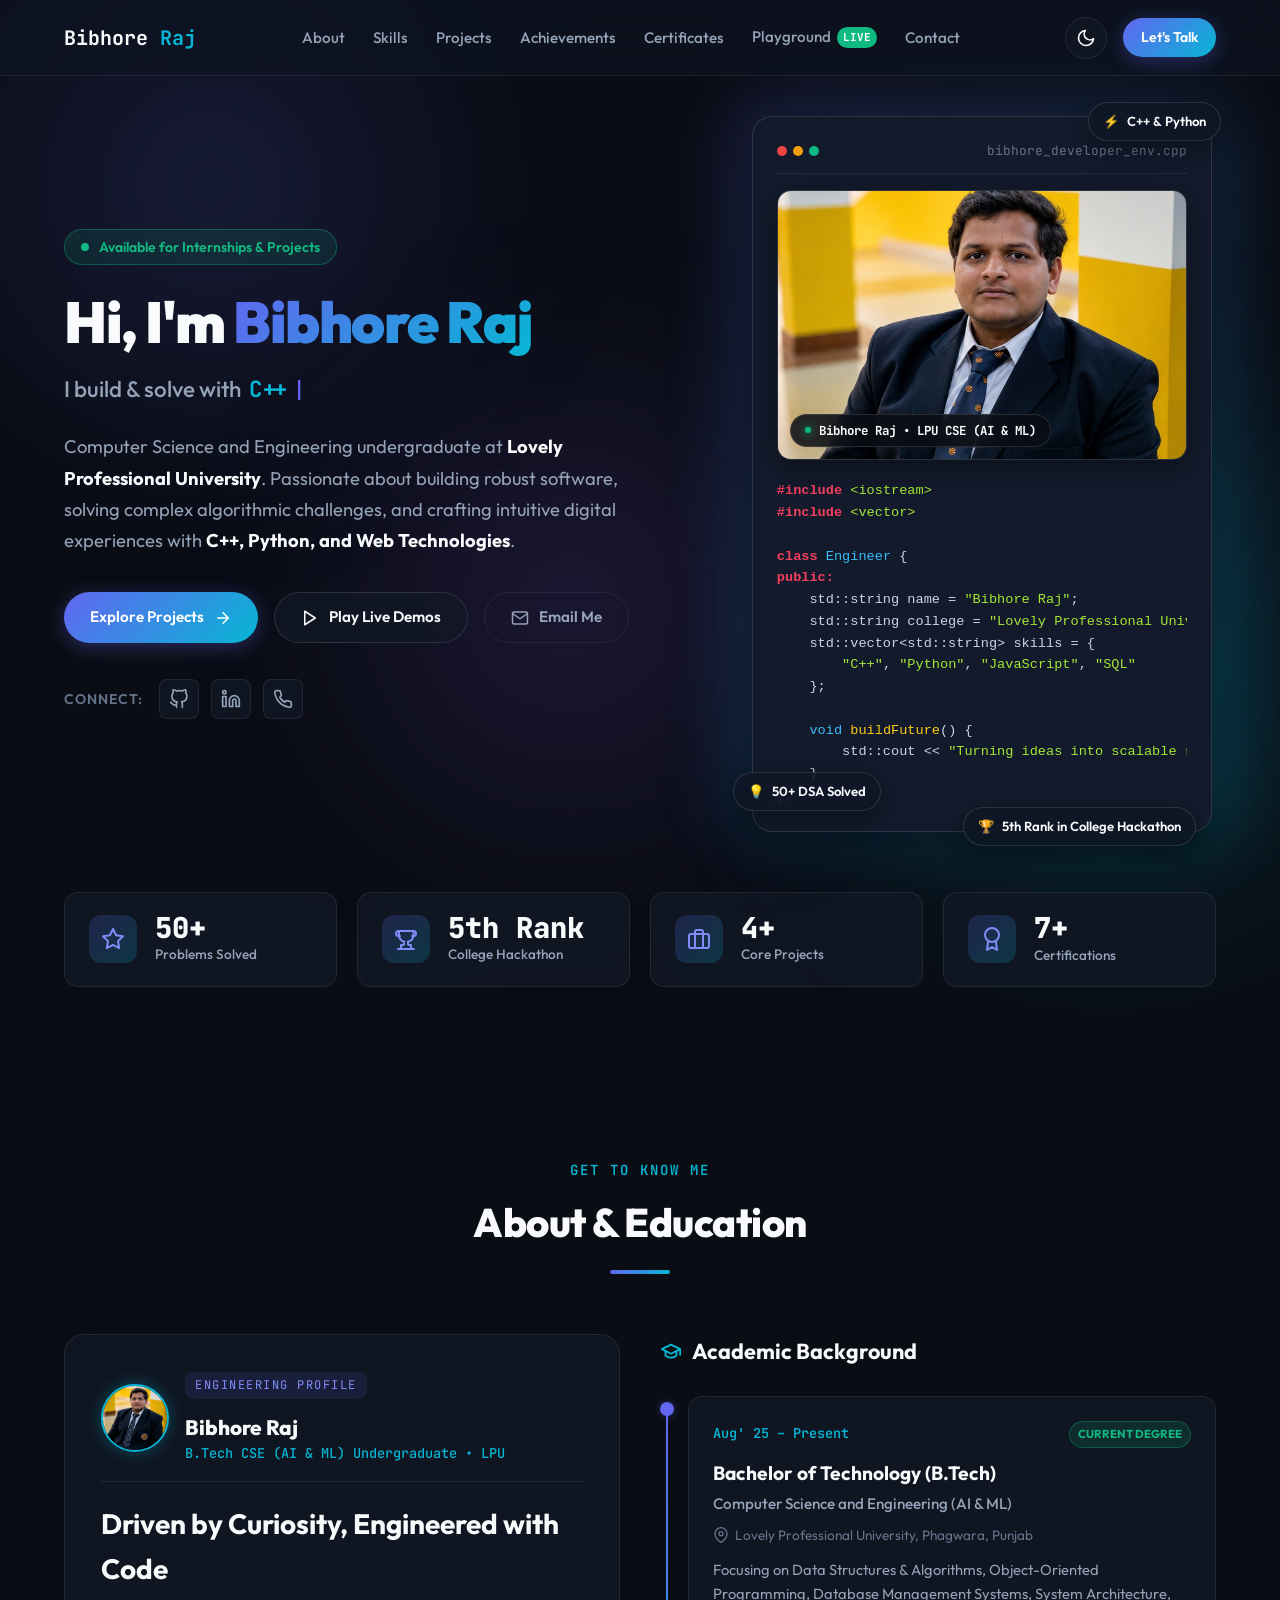
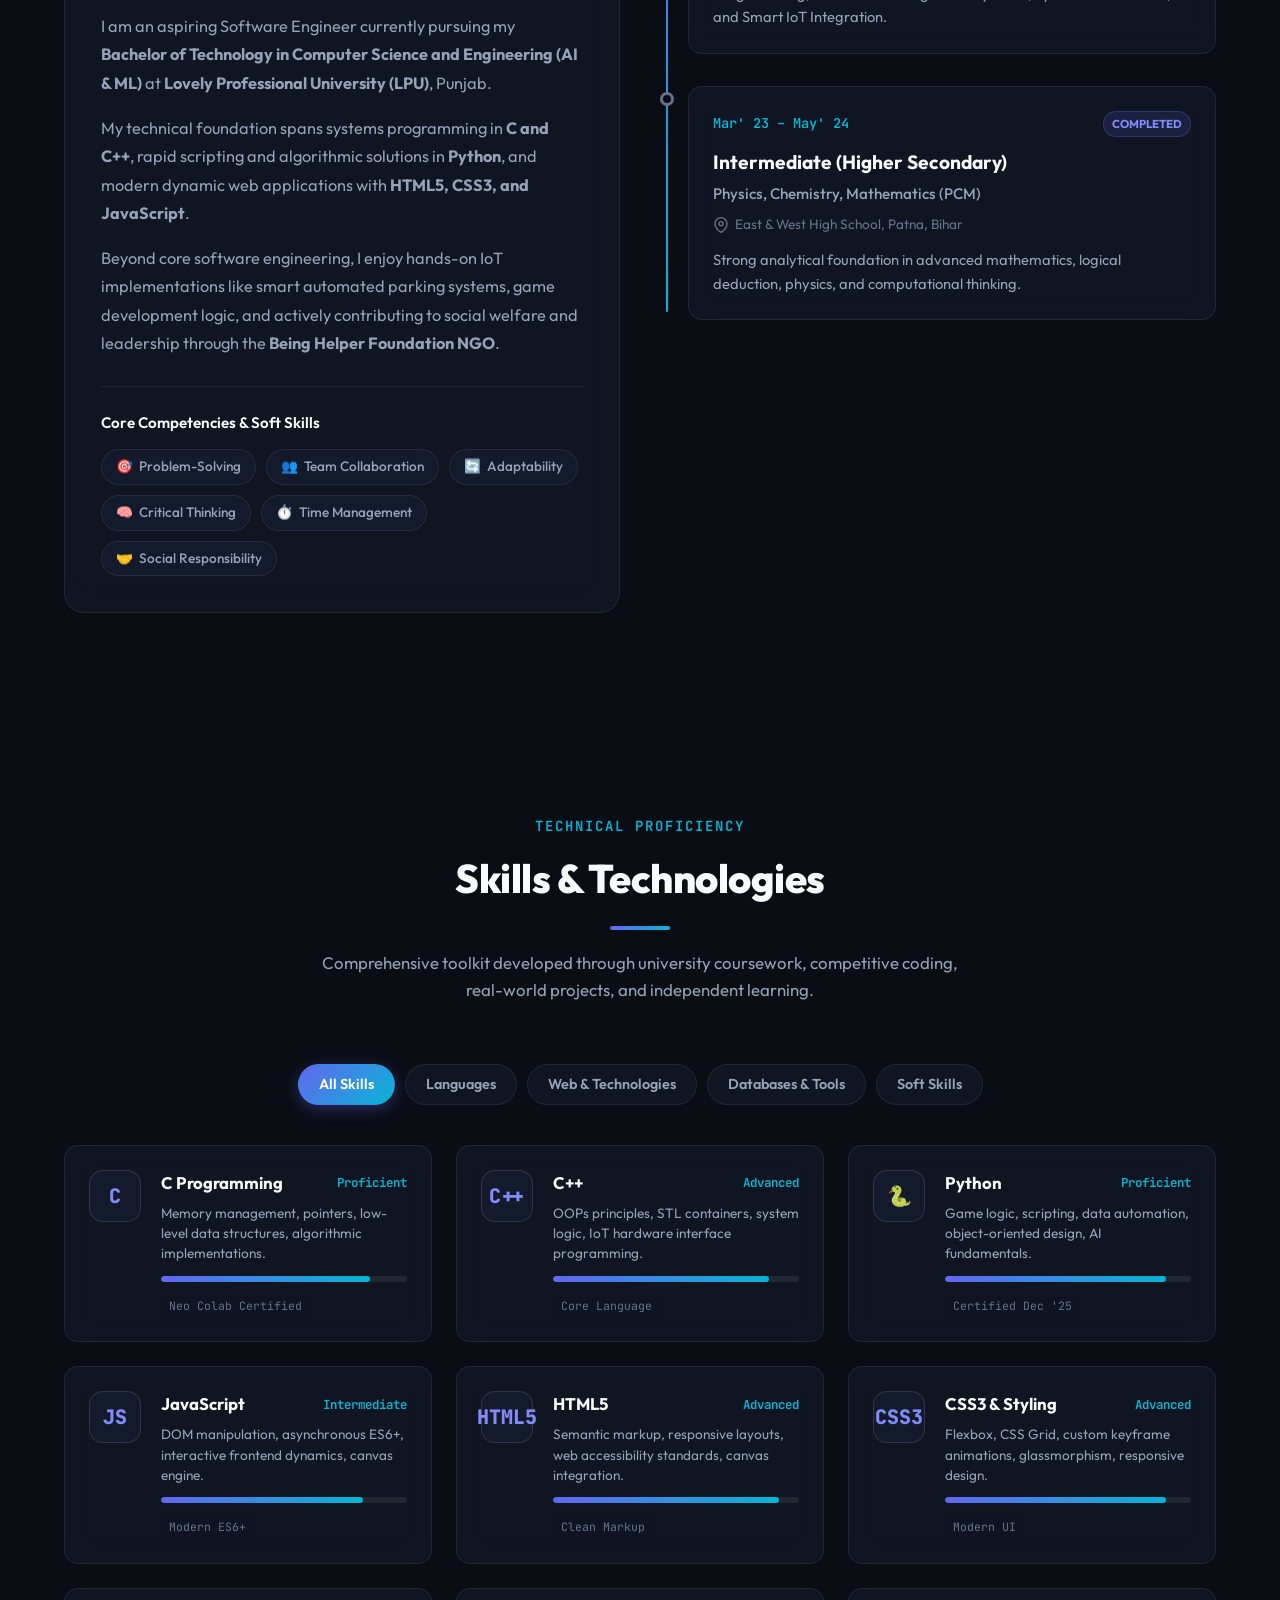
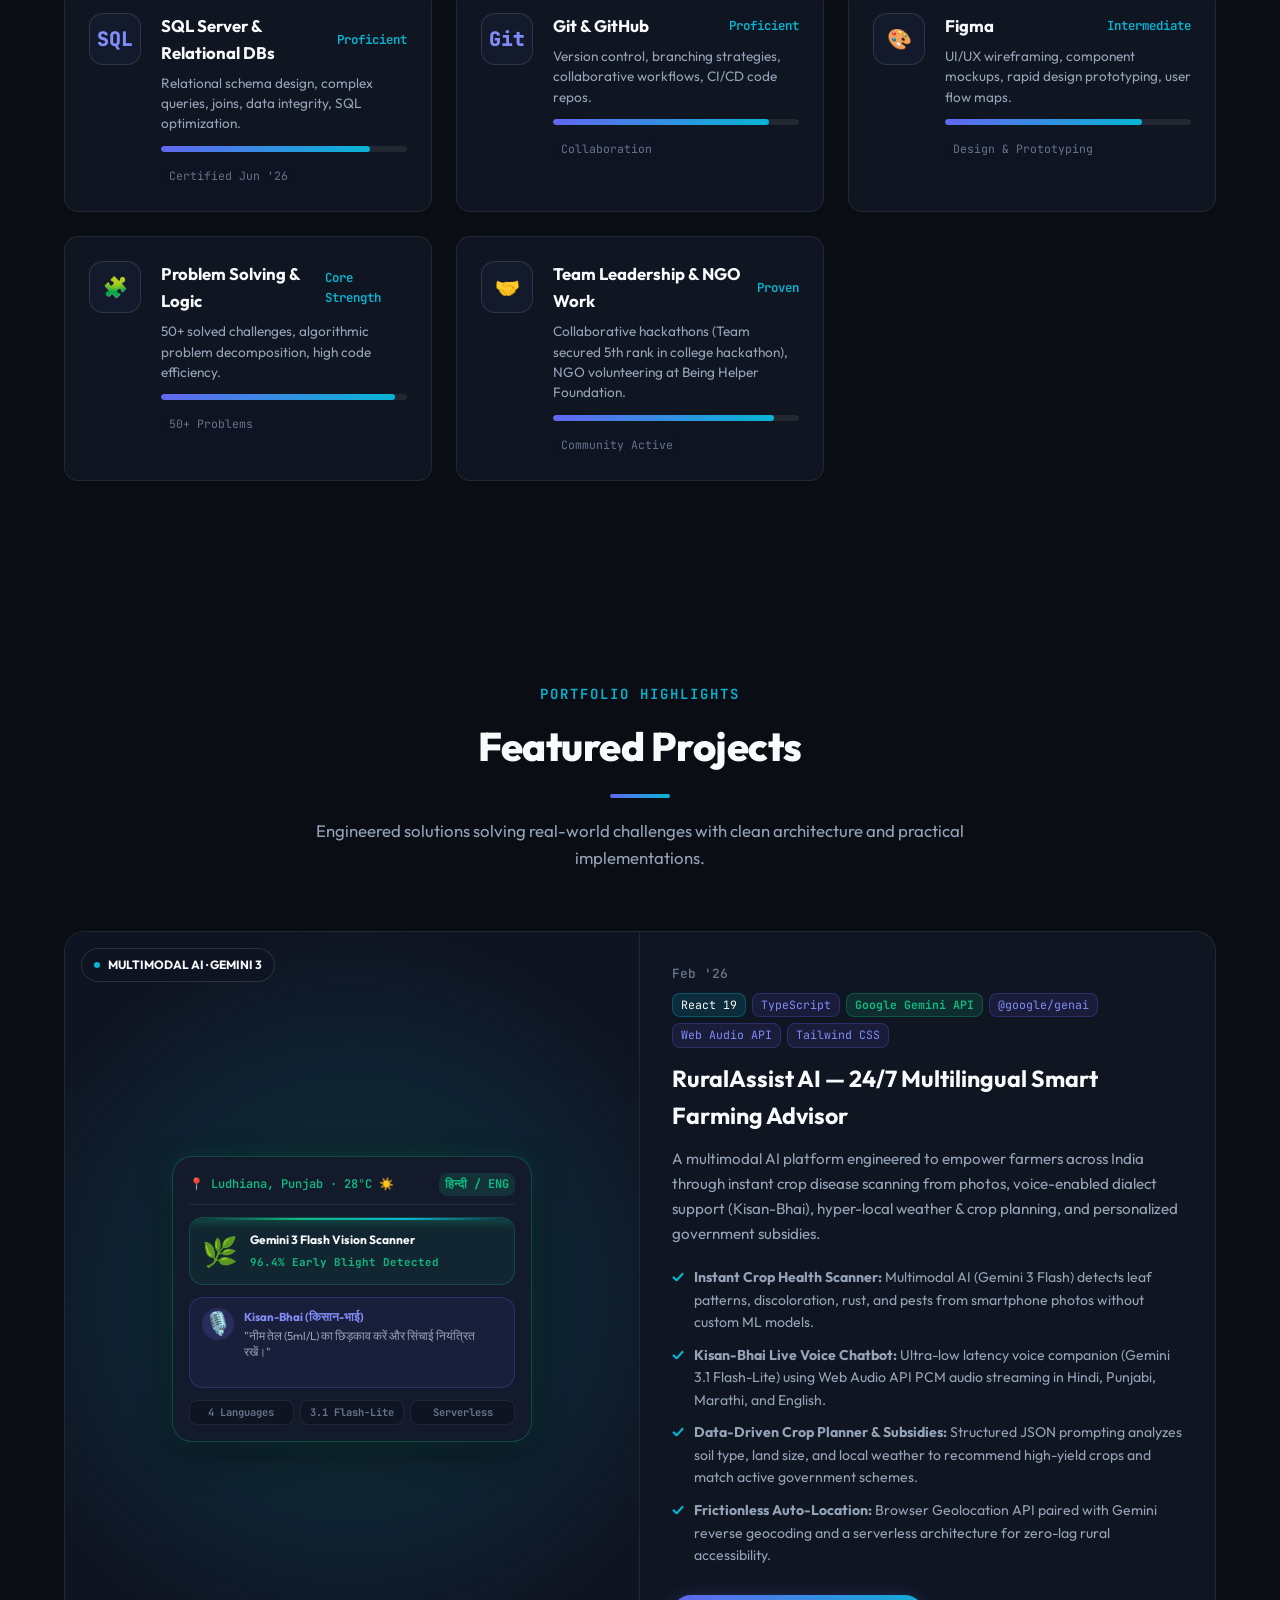
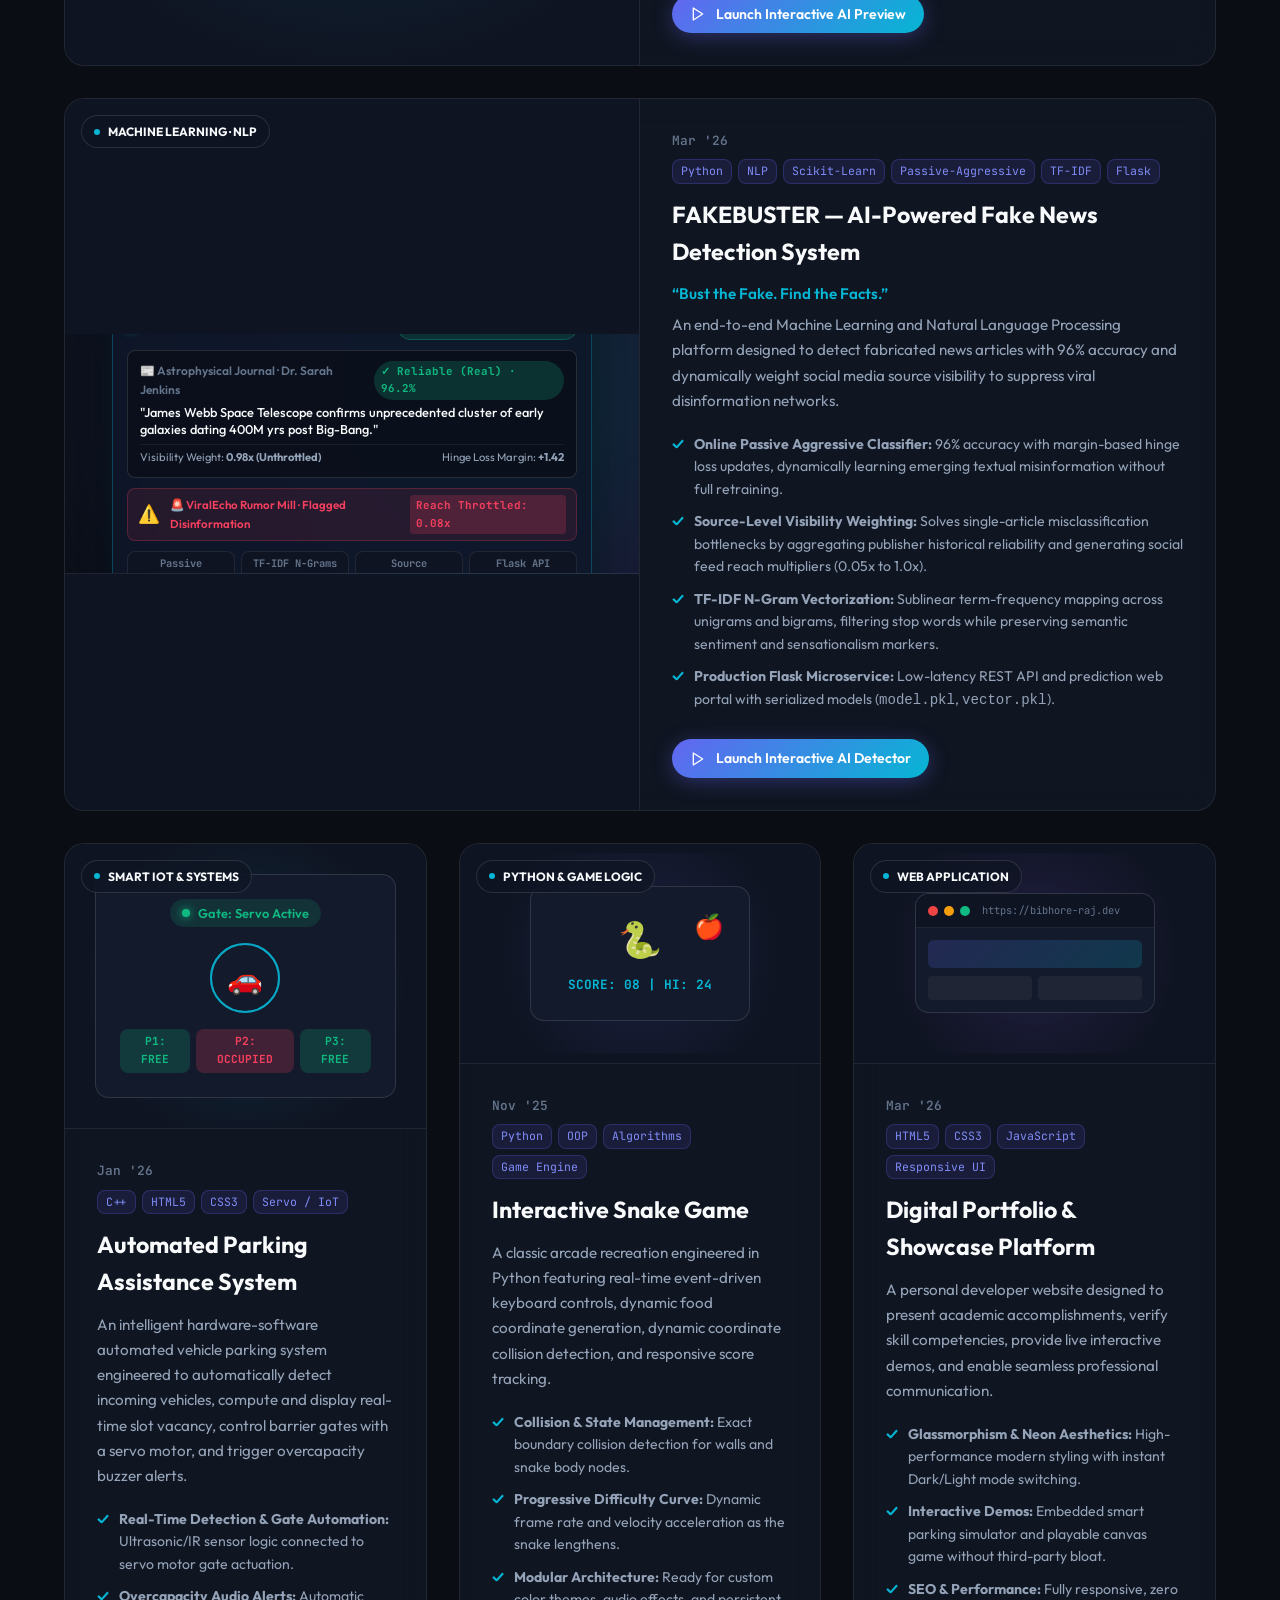
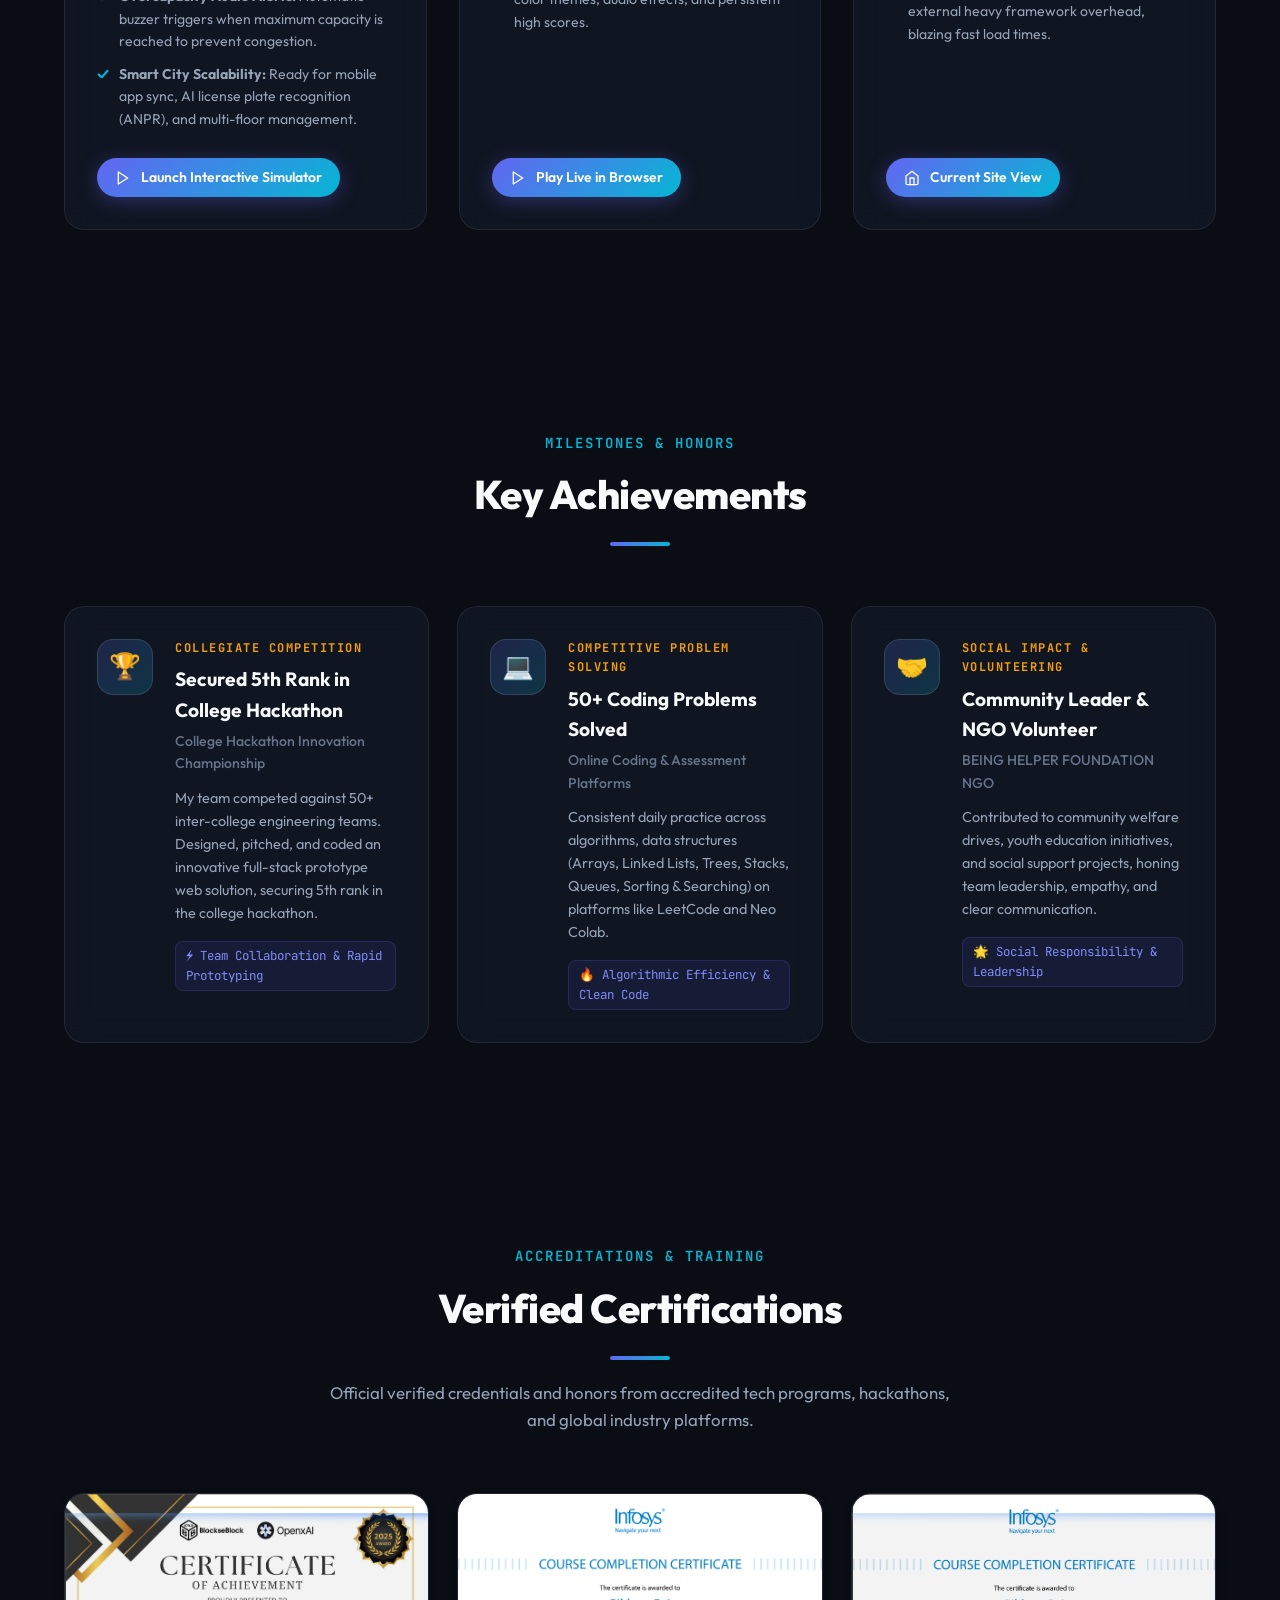
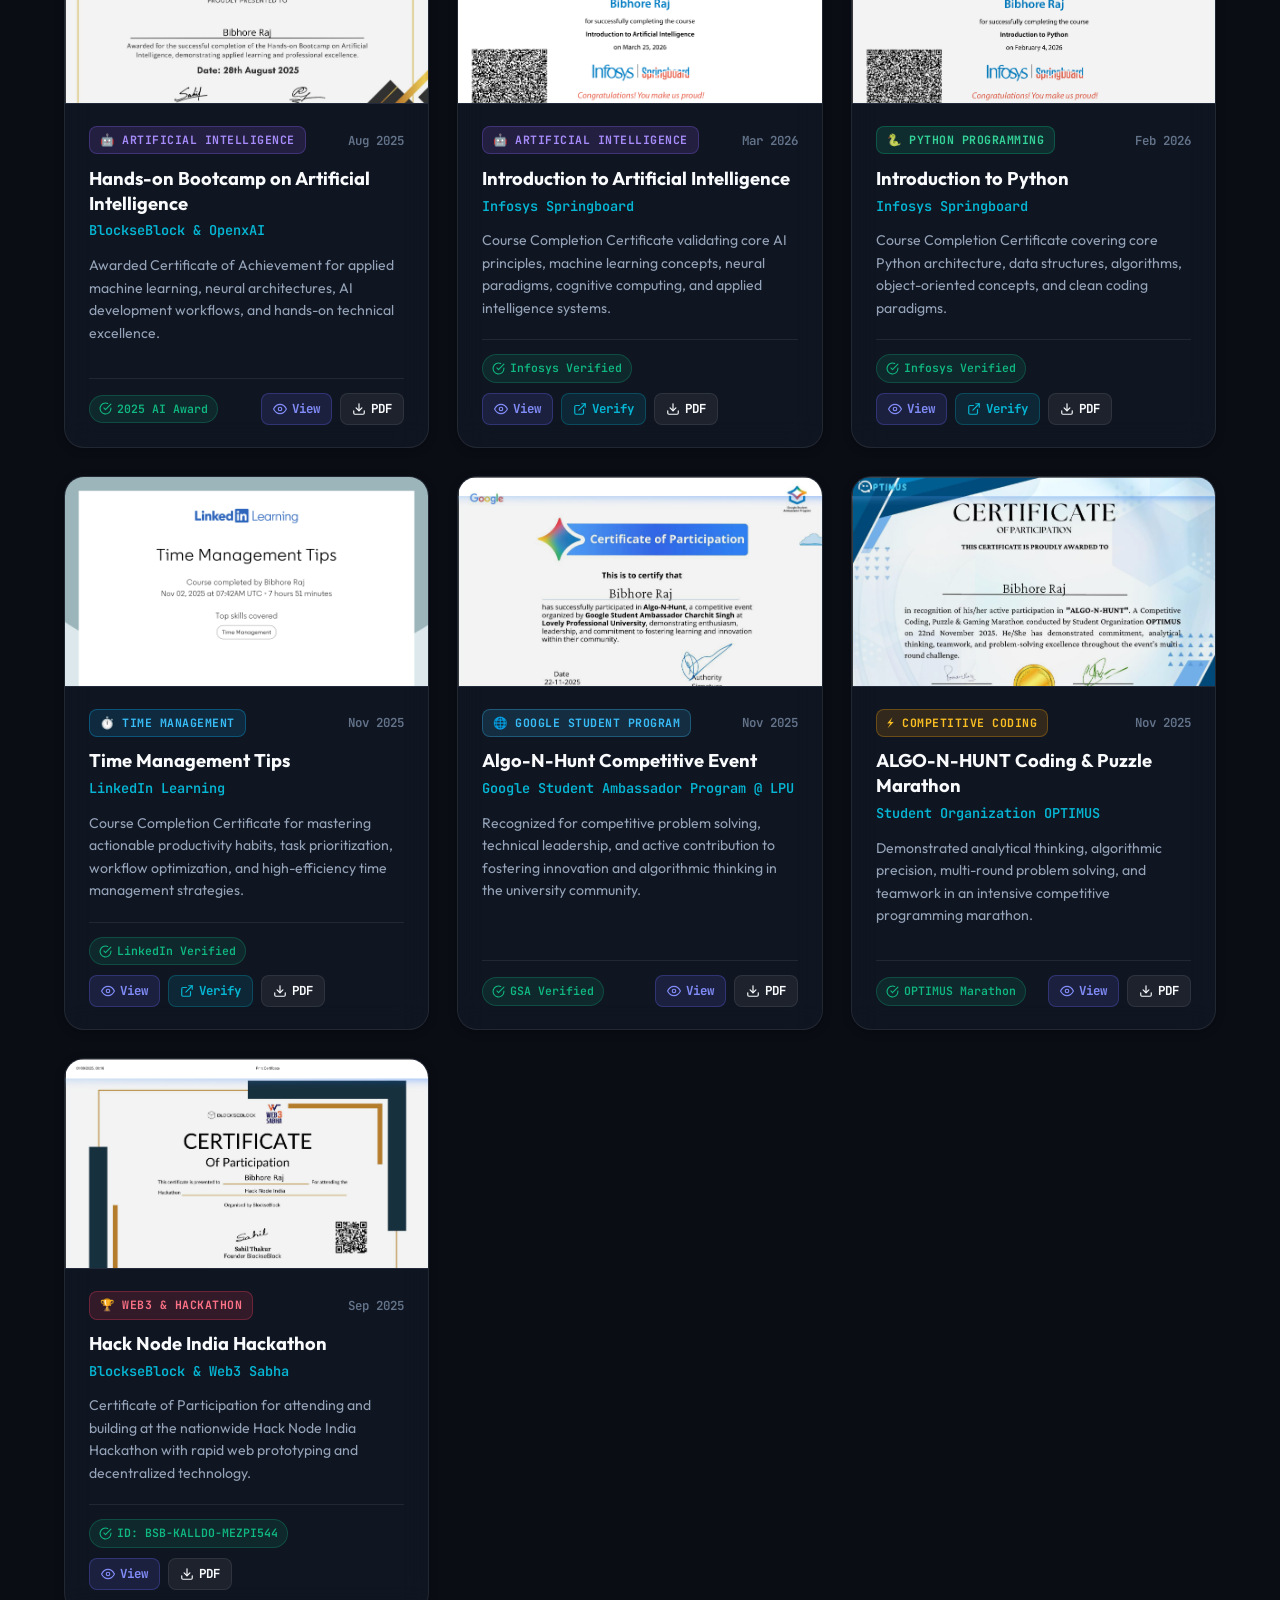
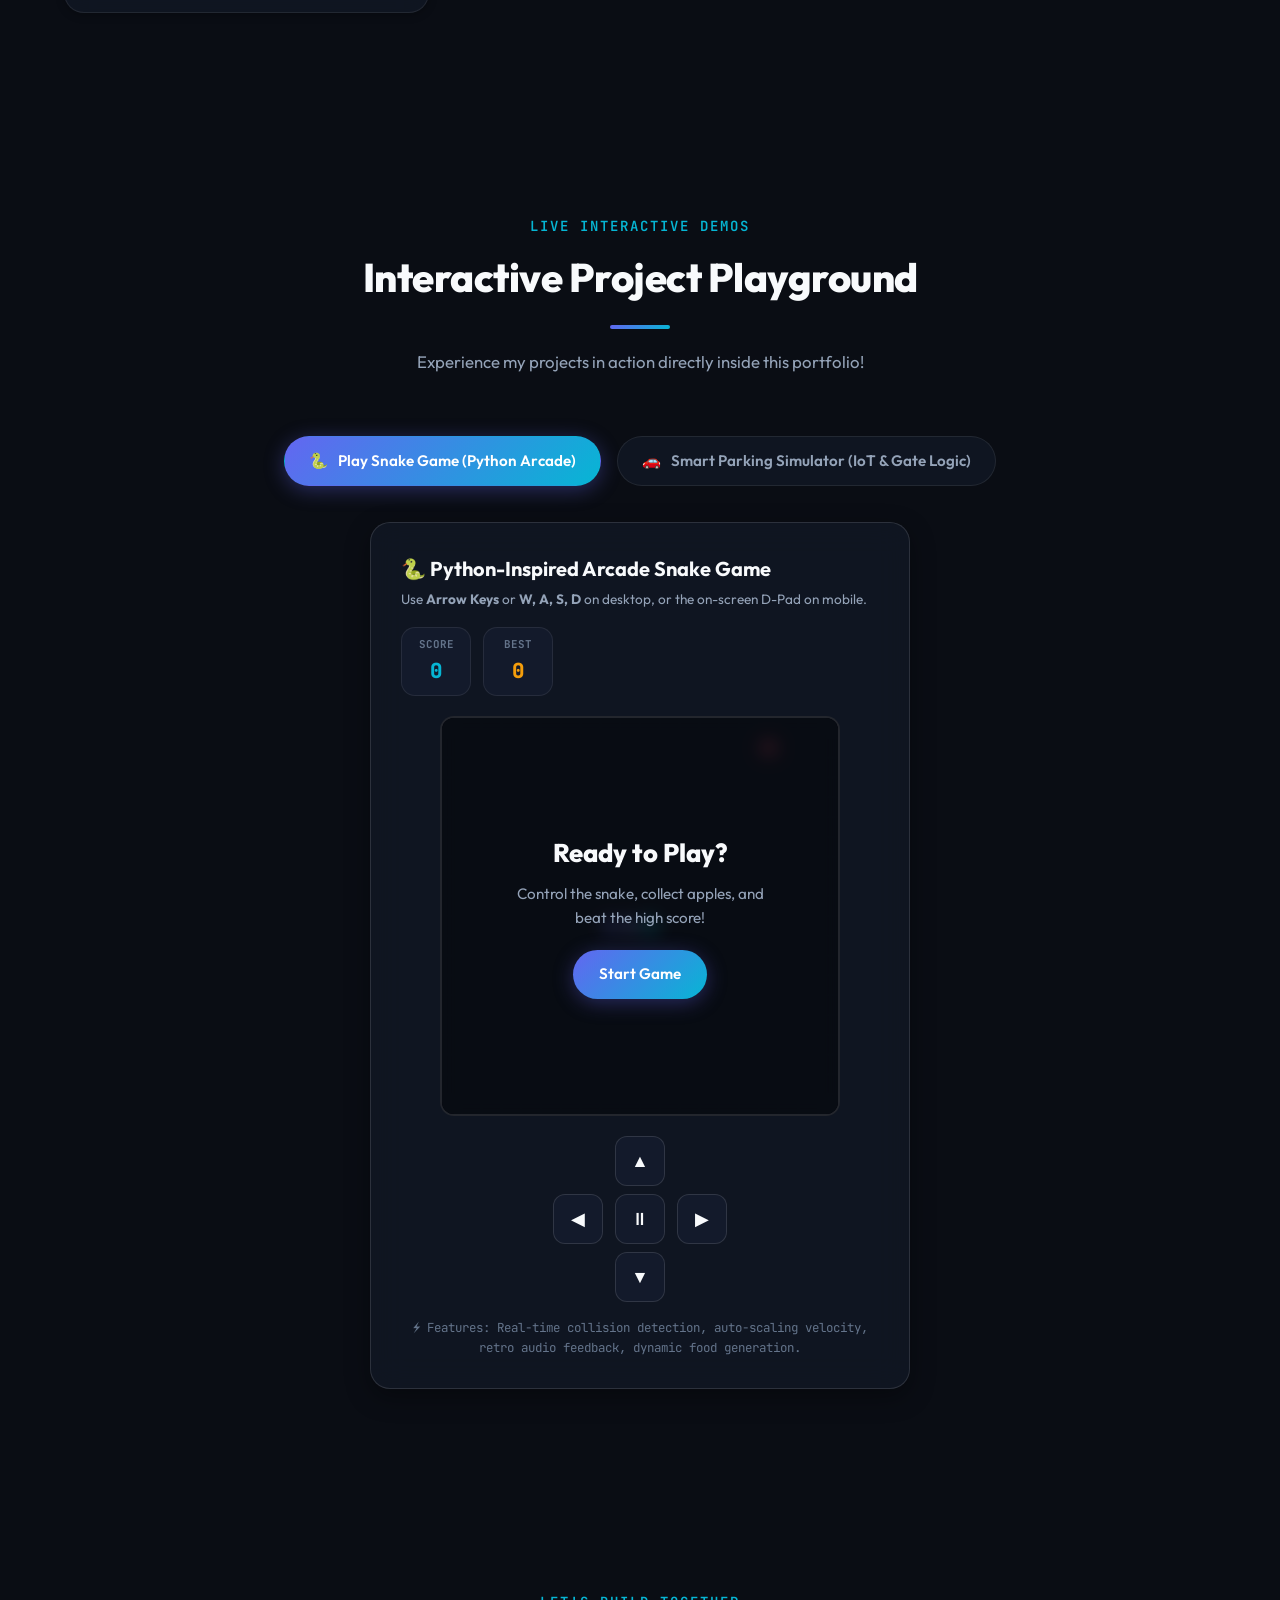
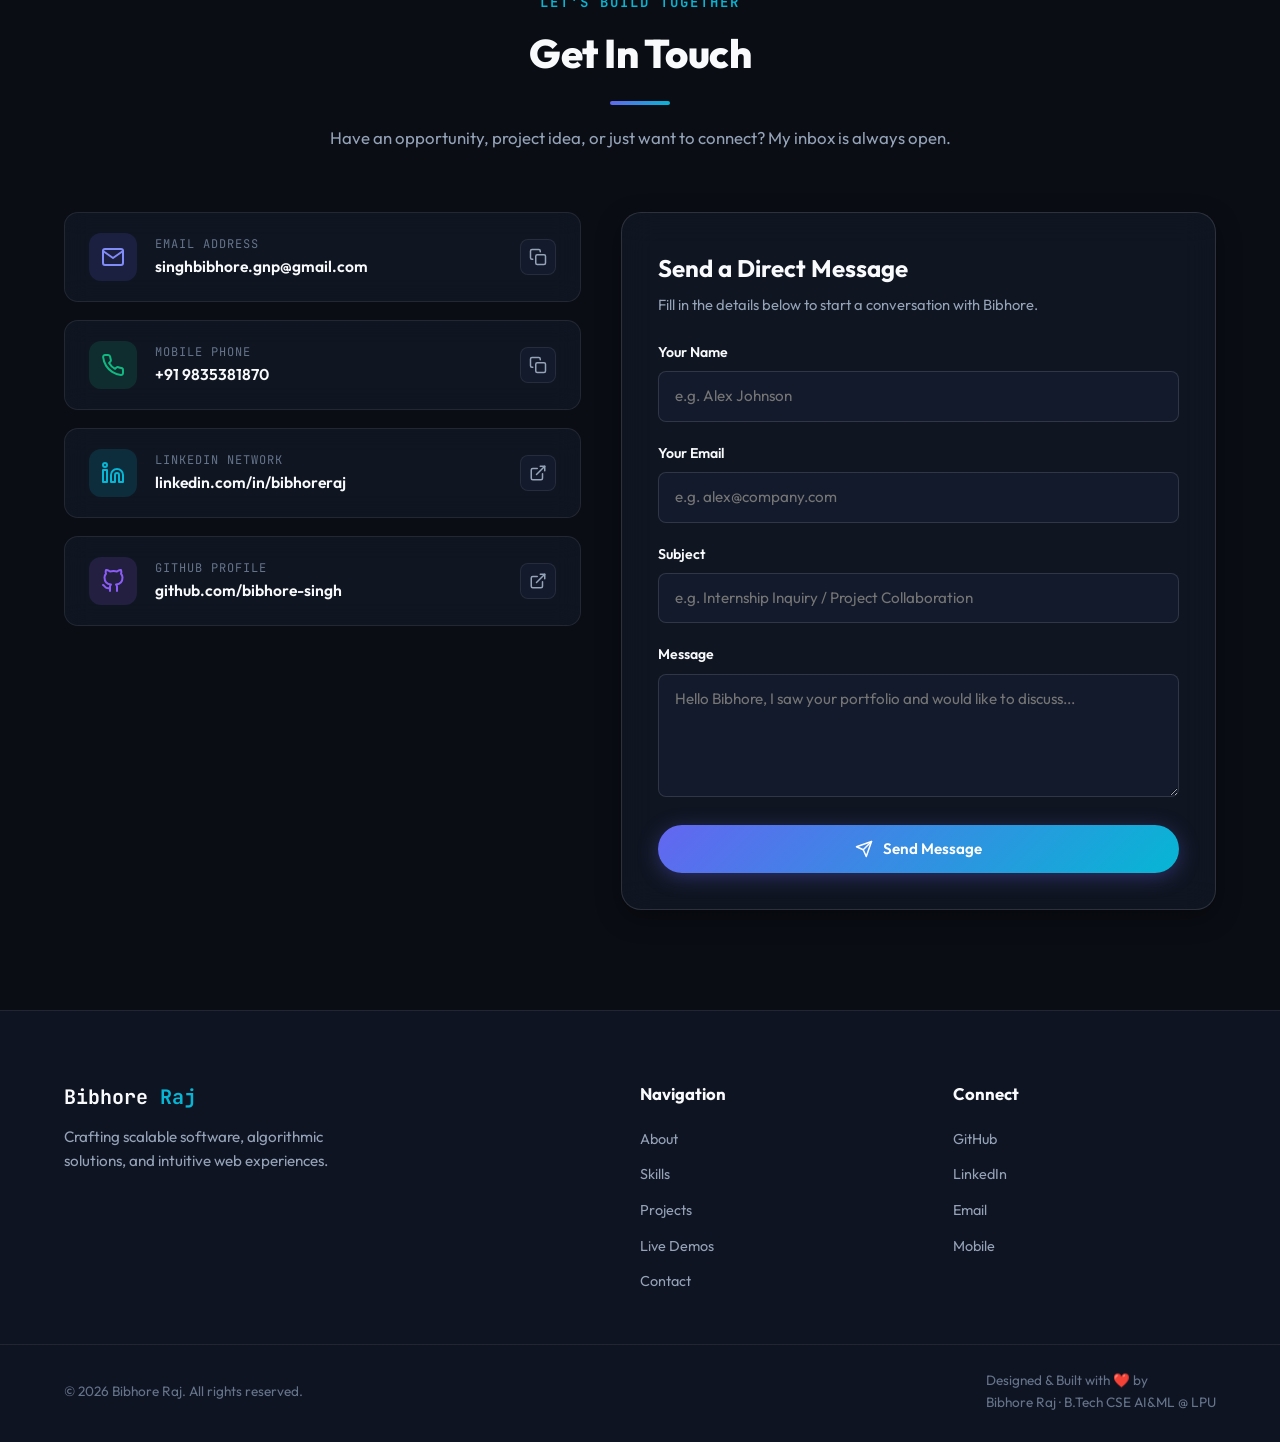
==== commit f7a75640: "Update portfolio: sync certificates, refine footer brand & credit, remove project repo buttons" ====
--- a/Portfolio/index.html
+++ b/Portfolio/index.html
@@ -716,14 +716,16 @@
               <h3 class="project-title">RuralAssist AI — 24/7 Multilingual Smart Farming Advisor</h3>
               <p class="project-summary">
                 A multimodal AI platform engineered to empower farmers across India through instant crop disease
-                scanning from photos, voice-enabled dialect support (Kisan-Bhai), hyper-local weather & crop planning, and
+                scanning from photos, voice-enabled dialect support (Kisan-Bhai), hyper-local weather & crop planning,
+                and
                 personalized government subsidies.
               </p>
 
               <div class="project-feature-list">
                 <div class="feature-item">
                   <span class="feature-bullet">✓</span>
-                  <span><strong>Instant Crop Health Scanner:</strong> Multimodal AI (Gemini 3 Flash) detects leaf patterns,
+                  <span><strong>Instant Crop Health Scanner:</strong> Multimodal AI (Gemini 3 Flash) detects leaf
+                    patterns,
                     discoloration, rust, and pests from smartphone photos without custom ML models.</span>
                 </div>
                 <div class="feature-item">
@@ -733,8 +735,10 @@
                 </div>
                 <div class="feature-item">
                   <span class="feature-bullet">✓</span>
-                  <span><strong>Data-Driven Crop Planner & Subsidies:</strong> Structured JSON prompting analyzes soil type,
-                    land size, and local weather to recommend high-yield crops and match active government schemes.</span>
+                  <span><strong>Data-Driven Crop Planner & Subsidies:</strong> Structured JSON prompting analyzes soil
+                    type,
+                    land size, and local weather to recommend high-yield crops and match active government
+                    schemes.</span>
                 </div>
                 <div class="feature-item">
                   <span class="feature-bullet">✓</span>
@@ -751,16 +755,6 @@
                   </svg>
                   <span>Launch Interactive AI Preview</span>
                 </button>
-                <a href="https://github.com/bibhore-singh" target="_blank" rel="noopener noreferrer"
-                  class="btn btn-outline btn-sm">
-                  <svg xmlns="http://www.w3.org/2000/svg" width="16" height="16" viewBox="0 0 24 24" fill="none"
-                    stroke="currentColor" stroke-width="2" stroke-linecap="round" stroke-linejoin="round">
-                    <path
-                      d="M9 19c-5 1.5-5-2.5-7-3m14 6v-3.87a3.37 3.37 0 0 0-.94-2.61c3.14-.35 6.44-1.54 6.44-7A5.44 5.44 0 0 0 20 4.77 5.07 5.07 0 0 0 19.91 1S18.73.65 16 2.48a13.38 13.38 0 0 0-7 0C6.27.65 5.09 1 5.09 1A5.07 5.07 0 0 0 5 4.77a5.44 5.44 0 0 0-1.5 3.78c0 5.42 3.3 6.61 6.44 7A3.37 3.37 0 0 0 9 18.13V22">
-                    </path>
-                  </svg>
-                  <span>GitHub Repo</span>
-                </a>
               </div>
             </div>
           </article>
@@ -777,7 +771,8 @@
               <div class="fakenews-banner-visual">
                 <div class="fakenews-app-mockup">
                   <div class="fakenews-mockup-topbar">
-                    <span class="fakenews-status-chip"><span class="chip-dot green"></span> Live PAC Classifier Active</span>
+                    <span class="fakenews-status-chip"><span class="chip-dot green"></span> Live PAC Classifier
+                      Active</span>
                     <span class="fakenews-acc-pill">96% Evaluation Accuracy</span>
                   </div>
 
@@ -786,7 +781,8 @@
                       <span class="stream-source">📰 Astrophysical Journal · Dr. Sarah Jenkins</span>
                       <span class="stream-verdict-pill reliable">✓ Reliable (Real) · 96.2%</span>
                     </div>
-                    <p class="stream-headline">"James Webb Space Telescope confirms unprecedented cluster of early galaxies dating 400M yrs post Big-Bang."</p>
+                    <p class="stream-headline">"James Webb Space Telescope confirms unprecedented cluster of early
+                      galaxies dating 400M yrs post Big-Bang."</p>
                     <div class="stream-metrics-bar">
                       <span class="sub-metric">Visibility Weight: <strong>0.98x (Unthrottled)</strong></span>
                       <span class="sub-metric">Hinge Loss Margin: <strong>+1.42</strong></span>
@@ -825,27 +821,38 @@
               </div>
 
               <h3 class="project-title">FAKEBUSTER — AI-Powered Fake News Detection System</h3>
-              <p class="project-tagline" style="font-size: 0.95rem; font-weight: 600; color: var(--secondary); margin-bottom: 6px;">“Bust the Fake. Find the Facts.”</p>
+              <p class="project-tagline"
+                style="font-size: 0.95rem; font-weight: 600; color: var(--secondary); margin-bottom: 6px;">“Bust the
+                Fake. Find the Facts.”</p>
               <p class="project-summary">
-                An end-to-end Machine Learning and Natural Language Processing platform designed to detect fabricated news articles with 96% accuracy and dynamically weight social media source visibility to suppress viral disinformation networks.
+                An end-to-end Machine Learning and Natural Language Processing platform designed to detect fabricated
+                news articles with 96% accuracy and dynamically weight social media source visibility to suppress viral
+                disinformation networks.
               </p>
 
               <div class="project-feature-list">
                 <div class="feature-item">
                   <span class="feature-bullet">✓</span>
-                  <span><strong>Online Passive Aggressive Classifier:</strong> 96% accuracy with margin-based hinge loss updates, dynamically learning emerging textual misinformation without full retraining.</span>
+                  <span><strong>Online Passive Aggressive Classifier:</strong> 96% accuracy with margin-based hinge loss
+                    updates, dynamically learning emerging textual misinformation without full retraining.</span>
                 </div>
                 <div class="feature-item">
                   <span class="feature-bullet">✓</span>
-                  <span><strong>Source-Level Visibility Weighting:</strong> Solves single-article misclassification bottlenecks by aggregating publisher historical reliability and generating social feed reach multipliers (0.05x to 1.0x).</span>
+                  <span><strong>Source-Level Visibility Weighting:</strong> Solves single-article misclassification
+                    bottlenecks by aggregating publisher historical reliability and generating social feed reach
+                    multipliers (0.05x to 1.0x).</span>
                 </div>
                 <div class="feature-item">
                   <span class="feature-bullet">✓</span>
-                  <span><strong>TF-IDF N-Gram Vectorization:</strong> Sublinear term-frequency mapping across unigrams and bigrams, filtering stop words while preserving semantic sentiment and sensationalism markers.</span>
+                  <span><strong>TF-IDF N-Gram Vectorization:</strong> Sublinear term-frequency mapping across unigrams
+                    and bigrams, filtering stop words while preserving semantic sentiment and sensationalism
+                    markers.</span>
                 </div>
                 <div class="feature-item">
                   <span class="feature-bullet">✓</span>
-                  <span><strong>Production Flask Microservice:</strong> Low-latency REST API and prediction web portal with serialized models (<code class="inline-code">model.pkl</code>, <code class="inline-code">vector.pkl</code>).</span>
+                  <span><strong>Production Flask Microservice:</strong> Low-latency REST API and prediction web portal
+                    with serialized models (<code class="inline-code">model.pkl</code>, <code
+                      class="inline-code">vector.pkl</code>).</span>
                 </div>
               </div>
 
@@ -857,16 +864,6 @@
                   </svg>
                   <span>Launch Interactive AI Detector</span>
                 </button>
-                <a href="https://github.com/bibhore-singh/fakebuster" target="_blank" rel="noopener noreferrer"
-                  class="btn btn-outline btn-sm">
-                  <svg xmlns="http://www.w3.org/2000/svg" width="16" height="16" viewBox="0 0 24 24" fill="none"
-                    stroke="currentColor" stroke-width="2" stroke-linecap="round" stroke-linejoin="round">
-                    <path
-                      d="M9 19c-5 1.5-5-2.5-7-3m14 6v-3.87a3.37 3.37 0 0 0-.94-2.61c3.14-.35 6.44-1.54 6.44-7A5.44 5.44 0 0 0 20 4.77 5.07 5.07 0 0 0 19.91 1S18.73.65 16 2.48a13.38 13.38 0 0 0-7 0C6.27.65 5.09 1 5.09 1A5.07 5.07 0 0 0 5 4.77a5.44 5.44 0 0 0-1.5 3.78c0 5.42 3.3 6.61 6.44 7A3.37 3.37 0 0 0 9 18.13V22">
-                    </path>
-                  </svg>
-                  <span>GitHub Repo</span>
-                </a>
               </div>
             </div>
           </article>
@@ -944,16 +941,6 @@
                   </svg>
                   <span>Launch Interactive Simulator</span>
                 </a>
-                <a href="https://github.com/bibhore-singh" target="_blank" rel="noopener noreferrer"
-                  class="btn btn-outline btn-sm">
-                  <svg xmlns="http://www.w3.org/2000/svg" width="16" height="16" viewBox="0 0 24 24" fill="none"
-                    stroke="currentColor" stroke-width="2" stroke-linecap="round" stroke-linejoin="round">
-                    <path
-                      d="M9 19c-5 1.5-5-2.5-7-3m14 6v-3.87a3.37 3.37 0 0 0-.94-2.61c3.14-.35 6.44-1.54 6.44-7A5.44 5.44 0 0 0 20 4.77 5.07 5.07 0 0 0 19.91 1S18.73.65 16 2.48a13.38 13.38 0 0 0-7 0C6.27.65 5.09 1 5.09 1A5.07 5.07 0 0 0 5 4.77a5.44 5.44 0 0 0-1.5 3.78c0 5.42 3.3 6.61 6.44 7A3.37 3.37 0 0 0 9 18.13V22">
-                    </path>
-                  </svg>
-                  <span>GitHub Repo</span>
-                </a>
               </div>
             </div>
           </article>
@@ -1020,16 +1007,6 @@
                   </svg>
                   <span>Play Live in Browser</span>
                 </a>
-                <a href="https://github.com/bibhore-singh" target="_blank" rel="noopener noreferrer"
-                  class="btn btn-outline btn-sm">
-                  <svg xmlns="http://www.w3.org/2000/svg" width="16" height="16" viewBox="0 0 24 24" fill="none"
-                    stroke="currentColor" stroke-width="2" stroke-linecap="round" stroke-linejoin="round">
-                    <path
-                      d="M9 19c-5 1.5-5-2.5-7-3m14 6v-3.87a3.37 3.37 0 0 0-.94-2.61c3.14-.35 6.44-1.54 6.44-7A5.44 5.44 0 0 0 20 4.77 5.07 5.07 0 0 0 19.91 1S18.73.65 16 2.48a13.38 13.38 0 0 0-7 0C6.27.65 5.09 1 5.09 1A5.07 5.07 0 0 0 5 4.77a5.44 5.44 0 0 0-1.5 3.78c0 5.42 3.3 6.61 6.44 7A3.37 3.37 0 0 0 9 18.13V22">
-                    </path>
-                  </svg>
-                  <span>Source Code</span>
-                </a>
               </div>
             </div>
           </article>
@@ -1105,16 +1082,6 @@
                     <polyline points="9 22 9 12 15 12 15 22"></polyline>
                   </svg>
                   <span>Current Site View</span>
-                </a>
-                <a href="https://github.com/bibhore-singh" target="_blank" rel="noopener noreferrer"
-                  class="btn btn-outline btn-sm">
-                  <svg xmlns="http://www.w3.org/2000/svg" width="16" height="16" viewBox="0 0 24 24" fill="none"
-                    stroke="currentColor" stroke-width="2" stroke-linecap="round" stroke-linejoin="round">
-                    <path
-                      d="M9 19c-5 1.5-5-2.5-7-3m14 6v-3.87a3.37 3.37 0 0 0-.94-2.61c3.14-.35 6.44-1.54 6.44-7A5.44 5.44 0 0 0 20 4.77 5.07 5.07 0 0 0 19.91 1S18.73.65 16 2.48a13.38 13.38 0 0 0-7 0C6.27.65 5.09 1 5.09 1A5.07 5.07 0 0 0 5 4.77a5.44 5.44 0 0 0-1.5 3.78c0 5.42 3.3 6.61 6.44 7A3.37 3.37 0 0 0 9 18.13V22">
-                    </path>
-                  </svg>
-                  <span>View Repository</span>
                 </a>
               </div>
             </div>
@@ -2090,7 +2057,8 @@
           </div>
           <h2 class="rural-modal-title">🌾 RuralAssist AI — 24/7 Smart Agriculture Platform</h2>
           <p class="rural-modal-subtitle">
-            Instant multimodal crop disease diagnostics, Kisan-Bhai real-time voice advisor, hyper-local crop planner &amp; government scheme discovery.
+            Instant multimodal crop disease diagnostics, Kisan-Bhai real-time voice advisor, hyper-local crop planner
+            &amp; government scheme discovery.
           </p>
         </div>
         <div class="rural-modal-stats">
@@ -2131,7 +2099,7 @@
 
       <!-- Tab Content Area -->
       <div class="rural-tabs-body">
-        
+
         <!-- Tab 1: Instant Crop Health Scanner -->
         <div class="rural-tab-panel active" id="ruralTab-scanner">
           <div class="scanner-demo-grid">
@@ -2141,8 +2109,9 @@
                 <span>Select or Upload Leaf Sample</span>
                 <span class="model-badge">Gemini 3 Flash Vision</span>
               </div>
-              <p class="card-instruction">Choose a sample crop leaf below to test Gemini multimodal AI disease detection in real time:</p>
-              
+              <p class="card-instruction">Choose a sample crop leaf below to test Gemini multimodal AI disease detection
+                in real time:</p>
+
               <div class="sample-leaf-selector">
                 <button class="sample-leaf-btn active" onclick="selectCropSample('tomato')">
                   <span class="sample-emoji">🍅</span>
@@ -2175,7 +2144,14 @@
 
               <div class="scanner-controls-row">
                 <button class="btn btn-primary btn-block" id="runScanBtn" onclick="runSimulatedCropScan()">
-                  <svg xmlns="http://www.w3.org/2000/svg" width="18" height="18" viewBox="0 0 24 24" fill="none" stroke="currentColor" stroke-width="2" stroke-linecap="round" stroke-linejoin="round"><circle cx="12" cy="12" r="10"></circle><line x1="22" y1="12" x2="18" y2="12"></line><line x1="6" y1="12" x2="2" y2="12"></line><line x1="12" y1="6" x2="12" y2="2"></line><line x1="12" y1="22" x2="12" y2="18"></line></svg>
+                  <svg xmlns="http://www.w3.org/2000/svg" width="18" height="18" viewBox="0 0 24 24" fill="none"
+                    stroke="currentColor" stroke-width="2" stroke-linecap="round" stroke-linejoin="round">
+                    <circle cx="12" cy="12" r="10"></circle>
+                    <line x1="22" y1="12" x2="18" y2="12"></line>
+                    <line x1="6" y1="12" x2="2" y2="12"></line>
+                    <line x1="12" y1="6" x2="12" y2="2"></line>
+                    <line x1="12" y1="22" x2="12" y2="18"></line>
+                  </svg>
                   <span id="scanBtnText">Analyze Leaf with Gemini 3 Flash</span>
                 </button>
               </div>
@@ -2212,7 +2188,8 @@
               <div class="diag-section">
                 <h4 class="diag-section-heading">🔍 Identified Symptoms &amp; AI Analysis</h4>
                 <p class="diag-desc" id="diagSymptoms">
-                  Concentric dark rings (target-board appearance) detected on lower foliage with chlorotic yellow halo surrounding necrotic margins. High humidity conditions accelerating fungal spore germination.
+                  Concentric dark rings (target-board appearance) detected on lower foliage with chlorotic yellow halo
+                  surrounding necrotic margins. High humidity conditions accelerating fungal spore germination.
                 </p>
               </div>
 
@@ -2220,7 +2197,8 @@
                 <div class="remedy-toggle-row">
                   <h4 class="diag-section-heading">💊 Recommended Treatment &amp; Action Plan</h4>
                   <div class="lang-pill-switch">
-                    <button class="lang-switch-btn active" id="btnLangEn" onclick="switchDiagLang('en')">English</button>
+                    <button class="lang-switch-btn active" id="btnLangEn"
+                      onclick="switchDiagLang('en')">English</button>
                     <button class="lang-switch-btn" id="btnLangHi" onclick="switchDiagLang('hi')">हिन्दी</button>
                   </div>
                 </div>
@@ -2228,11 +2206,13 @@
                 <div class="remedy-items" id="diagRemedies">
                   <div class="remedy-item organic">
                     <span class="remedy-badge">🌿 Organic / Cultural</span>
-                    <p id="remedyOrganic">Prune affected lower leaves immediately. Spray Neem Oil solution (5ml per litre of water) early morning.</p>
+                    <p id="remedyOrganic">Prune affected lower leaves immediately. Spray Neem Oil solution (5ml per
+                      litre of water) early morning.</p>
                   </div>
                   <div class="remedy-item chemical">
                     <span class="remedy-badge">🧪 Chemical / Protective</span>
-                    <p id="remedyChemical">Apply Copper Oxychloride 50 WP @ 2.5g/L or Mancozeb 75 WP @ 2g/L every 10–12 days until symptoms subside.</p>
+                    <p id="remedyChemical">Apply Copper Oxychloride 50 WP @ 2.5g/L or Mancozeb 75 WP @ 2g/L every 10–12
+                      days until symptoms subside.</p>
                   </div>
                 </div>
               </div>
@@ -2272,7 +2252,8 @@
                 <div class="msg-avatar">🌾</div>
                 <div class="msg-bubble">
                   <p id="kisanWelcomeText">
-                    राम राम किसान भाई! मैं आपका डिजिटल कृषि साथी हूँ। फसल रोग, मौसम सलाह, खाद का अनुपात या सरकारी योजनाओं के बारे में कुछ भी पूछें।
+                    राम राम किसान भाई! मैं आपका डिजिटल कृषि साथी हूँ। फसल रोग, मौसम सलाह, खाद का अनुपात या सरकारी
+                    योजनाओं के बारे में कुछ भी पूछें।
                   </p>
                   <span class="msg-time">Just now · Kisan-Bhai AI</span>
                 </div>
@@ -2295,22 +2276,38 @@
             <!-- Quick Question Chips -->
             <div class="quick-prompts-row">
               <span class="quick-title">Sample Queries:</span>
-              <button class="quick-chip" onclick="askKisanPreset('yellow_leaves')">🌿 गेहूं में पीले पत्ते का इलाज</button>
-              <button class="quick-chip" onclick="askKisanPreset('fertilizer_calc')">🧪 काली मिट्टी में यूरिया व DAP का अनुपात</button>
-              <button class="quick-chip" onclick="askKisanPreset('subsidies')">🚜 PM-Kisan व सोलर पंप सब्सिडी कैसे लें?</button>
-              <button class="quick-chip" onclick="askKisanPreset('weather_rain')">🌧️ अगले 48 घंटे में बारिश की संभावना</button>
+              <button class="quick-chip" onclick="askKisanPreset('yellow_leaves')">🌿 गेहूं में पीले पत्ते का
+                इलाज</button>
+              <button class="quick-chip" onclick="askKisanPreset('fertilizer_calc')">🧪 काली मिट्टी में यूरिया व DAP का
+                अनुपात</button>
+              <button class="quick-chip" onclick="askKisanPreset('subsidies')">🚜 PM-Kisan व सोलर पंप सब्सिडी कैसे
+                लें?</button>
+              <button class="quick-chip" onclick="askKisanPreset('weather_rain')">🌧️ अगले 48 घंटे में बारिश की
+                संभावना</button>
             </div>
 
             <!-- Chat Input Bar -->
             <div class="chat-input-bar">
-              <input type="text" class="chat-input" id="kisanChatInput" placeholder="Type a farming question or click a prompt above..." onkeydown="handleKisanInputKey(event)">
-              <button class="chat-mic-btn" id="kisanMicBtn" onclick="toggleVoiceSpeechSim()" title="Speak in Local Language">
-                <svg xmlns="http://www.w3.org/2000/svg" width="18" height="18" viewBox="0 0 24 24" fill="none" stroke="currentColor" stroke-width="2" stroke-linecap="round" stroke-linejoin="round"><path d="M12 1a3 3 0 0 0-3 3v8a3 3 0 0 0 6 0V4a3 3 0 0 0-3-3z"></path><path d="M19 10v2a7 7 0 0 1-14 0v-2"></path><line x1="12" y1="19" x2="12" y2="23"></line><line x1="8" y1="23" x2="16" y2="23"></line></svg>
+              <input type="text" class="chat-input" id="kisanChatInput"
+                placeholder="Type a farming question or click a prompt above..." onkeydown="handleKisanInputKey(event)">
+              <button class="chat-mic-btn" id="kisanMicBtn" onclick="toggleVoiceSpeechSim()"
+                title="Speak in Local Language">
+                <svg xmlns="http://www.w3.org/2000/svg" width="18" height="18" viewBox="0 0 24 24" fill="none"
+                  stroke="currentColor" stroke-width="2" stroke-linecap="round" stroke-linejoin="round">
+                  <path d="M12 1a3 3 0 0 0-3 3v8a3 3 0 0 0 6 0V4a3 3 0 0 0-3-3z"></path>
+                  <path d="M19 10v2a7 7 0 0 1-14 0v-2"></path>
+                  <line x1="12" y1="19" x2="12" y2="23"></line>
+                  <line x1="8" y1="23" x2="16" y2="23"></line>
+                </svg>
                 <span>Voice</span>
               </button>
               <button class="btn btn-primary" onclick="sendKisanChatMessage()">
                 <span>Send</span>
-                <svg xmlns="http://www.w3.org/2000/svg" width="16" height="16" viewBox="0 0 24 24" fill="none" stroke="currentColor" stroke-width="2" stroke-linecap="round" stroke-linejoin="round"><line x1="22" y1="2" x2="11" y2="13"></line><polygon points="22 2 15 22 11 13 2 9 22 2"></polygon></svg>
+                <svg xmlns="http://www.w3.org/2000/svg" width="16" height="16" viewBox="0 0 24 24" fill="none"
+                  stroke="currentColor" stroke-width="2" stroke-linecap="round" stroke-linejoin="round">
+                  <line x1="22" y1="2" x2="11" y2="13"></line>
+                  <polygon points="22 2 15 22 11 13 2 9 22 2"></polygon>
+                </svg>
               </button>
             </div>
           </div>
@@ -2322,7 +2319,8 @@
             <!-- Left: Farm Profile Inputs -->
             <div class="planner-input-pane card-glass">
               <h3 class="pane-heading">📍 Farm Profile &amp; Climate Parameters</h3>
-              <p class="pane-desc">Simulating structured JSON prompting where farmer demographics yield precision agronomy forecasts.</p>
+              <p class="pane-desc">Simulating structured JSON prompting where farmer demographics yield precision
+                agronomy forecasts.</p>
 
               <div class="planner-form">
                 <div class="form-group-custom">
@@ -2349,7 +2347,8 @@
                 <div class="form-group-custom">
                   <label class="custom-lbl">Total Land Size (Acres):</label>
                   <div class="range-slider-wrap">
-                    <input type="range" class="custom-range" id="plannerLandSize" min="1" max="25" value="5" oninput="updateLandVal(this.value); calculateCropPlan();">
+                    <input type="range" class="custom-range" id="plannerLandSize" min="1" max="25" value="5"
+                      oninput="updateLandVal(this.value); calculateCropPlan();">
                     <span class="range-indicator" id="landSizeDisplay">5 Acres</span>
                   </div>
                 </div>
@@ -2424,19 +2423,22 @@
                   <div class="scheme-item">
                     <div class="scheme-dot"></div>
                     <div>
-                      <strong>PM Kisan Samman Nidhi:</strong> ₹6,000/year direct financial support eligible for your profile.
+                      <strong>PM Kisan Samman Nidhi:</strong> ₹6,000/year direct financial support eligible for your
+                      profile.
                     </div>
                   </div>
                   <div class="scheme-item">
                     <div class="scheme-dot"></div>
                     <div>
-                      <strong>PM Fasal Bima Yojana (PMFBY):</strong> 1.5% premium crop insurance against unseasonal rainfall &amp; pest outbreaks.
+                      <strong>PM Fasal Bima Yojana (PMFBY):</strong> 1.5% premium crop insurance against unseasonal
+                      rainfall &amp; pest outbreaks.
                     </div>
                   </div>
                   <div class="scheme-item">
                     <div class="scheme-dot"></div>
                     <div>
-                      <strong>Sub-Mission on Agricultural Mechanization:</strong> Up to 50% subsidy on modern seed-drill &amp; rotavator equipment.
+                      <strong>Sub-Mission on Agricultural Mechanization:</strong> Up to 50% subsidy on modern seed-drill
+                      &amp; rotavator equipment.
                     </div>
                   </div>
                 </div>
@@ -2451,14 +2453,16 @@
             <!-- Architecture Flow Diagram -->
             <div class="arch-flow-card">
               <h3 class="arch-card-title">🏗️ Serverless Multimodal Architecture</h3>
-              <p class="arch-card-desc">How RuralAssist AI communicates directly with Google's Gemini models with zero traditional backend overhead:</p>
-              
+              <p class="arch-card-desc">How RuralAssist AI communicates directly with Google's Gemini models with zero
+                traditional backend overhead:</p>
+
               <div class="arch-flow-steps">
                 <div class="arch-step">
                   <div class="step-num">1</div>
                   <div class="step-content">
                     <h4>Browser Geolocation &amp; Media Capture</h4>
-                    <p>Navigator.geolocation retrieves GPS coords; Camera API captures raw leaf image and encodes to Base64 in-browser.</p>
+                    <p>Navigator.geolocation retrieves GPS coords; Camera API captures raw leaf image and encodes to
+                      Base64 in-browser.</p>
                   </div>
                 </div>
 
@@ -2466,7 +2470,8 @@
                   <div class="step-num">2</div>
                   <div class="step-content">
                     <h4>Direct Client SDK Pipeline (@google/genai)</h4>
-                    <p>Browser streams image + structured JSON prompt directly to <code>gemini-3-flash-preview</code> for visual diagnosis.</p>
+                    <p>Browser streams image + structured JSON prompt directly to <code>gemini-3-flash-preview</code>
+                      for visual diagnosis.</p>
                   </div>
                 </div>
 
@@ -2474,7 +2479,8 @@
                   <div class="step-num">3</div>
                   <div class="step-content">
                     <h4>Real-Time Voice Streaming (Gemini 3.1 Flash-Lite)</h4>
-                    <p>Web Audio API captures microphone PCM stream; bidirectional audio synthesis provides real-time voice playback.</p>
+                    <p>Web Audio API captures microphone PCM stream; bidirectional audio synthesis provides real-time
+                      voice playback.</p>
                   </div>
                 </div>
 
@@ -2482,7 +2488,8 @@
                   <div class="step-num">4</div>
                   <div class="step-content">
                     <h4>Dynamic React 19 State &amp; UI Rendering</h4>
-                    <p>Strict JSON response parses directly into React Context state, updating Recharts and localized disease cards.</p>
+                    <p>Strict JSON response parses directly into React Context state, updating Recharts and localized
+                      disease cards.</p>
                   </div>
                 </div>
               </div>
@@ -2493,19 +2500,22 @@
               <div class="arch-stat-card">
                 <div class="stat-big-num">0</div>
                 <h4>Zero Serverless Backend</h4>
-                <p>Eliminates Python/Node.js backend servers, dramatically reducing latency, hosting costs, and infrastructure failure points.</p>
+                <p>Eliminates Python/Node.js backend servers, dramatically reducing latency, hosting costs, and
+                  infrastructure failure points.</p>
               </div>
 
               <div class="arch-stat-card">
                 <div class="stat-big-num">3.1</div>
                 <h4>Flash-Lite Model Optimization</h4>
-                <p>Switched from heavyweight Pro models to Flash-Lite for natural, conversational voice latency under 400ms.</p>
+                <p>Switched from heavyweight Pro models to Flash-Lite for natural, conversational voice latency under
+                  400ms.</p>
               </div>
 
               <div class="arch-stat-card">
                 <div class="stat-big-num">4</div>
                 <h4>Dialects Supported</h4>
-                <p>Native conversational comprehension for Hindi, Punjabi, Marathi, and English breaking rural literacy barriers.</p>
+                <p>Native conversational comprehension for Hindi, Punjabi, Marathi, and English breaking rural literacy
+                  barriers.</p>
               </div>
             </div>
           </div>
@@ -2524,10 +2534,6 @@
           <span class="t-chip">Recharts</span>
         </div>
         <div class="rural-modal-actions">
-          <a href="https://github.com/bibhore-singh" target="_blank" rel="noopener noreferrer" class="btn btn-outline btn-sm">
-            <svg xmlns="http://www.w3.org/2000/svg" width="16" height="16" viewBox="0 0 24 24" fill="none" stroke="currentColor" stroke-width="2" stroke-linecap="round" stroke-linejoin="round"><path d="M9 19c-5 1.5-5-2.5-7-3m14 6v-3.87a3.37 3.37 0 0 0-.94-2.61c3.14-.35 6.44-1.54 6.44-7A5.44 5.44 0 0 0 20 4.77 5.07 5.07 0 0 0 19.91 1S18.73.65 16 2.48a13.38 13.38 0 0 0-7 0C6.27.65 5.09 1 5.09 1A5.07 5.07 0 0 0 5 4.77a5.44 5.44 0 0 0-1.5 3.78c0 5.42 3.3 6.61 6.44 7A3.37 3.37 0 0 0 9 18.13V22"></path></svg>
-            <span>GitHub Repository</span>
-          </a>
           <button class="btn btn-primary btn-sm" onclick="closeRuralAssistModal()">
             <span>Done &amp; Close</span>
           </button>
@@ -2550,7 +2556,9 @@
           </div>
           <h2 class="fakenews-modal-title">🛡️ FAKEBUSTER — AI-Powered Fake News Detection System</h2>
           <p class="fakenews-modal-subtitle">
-            <strong style="color: var(--secondary);">“Bust the Fake. Find the Facts.”</strong> — Online Passive Aggressive Classifier with n-gram TF-IDF vectorization, 96% evaluation accuracy, and multi-article source visibility dampening for social network feeds.
+            <strong style="color: var(--secondary);">“Bust the Fake. Find the Facts.”</strong> — Online Passive
+            Aggressive Classifier with n-gram TF-IDF vectorization, 96% evaluation accuracy, and multi-article source
+            visibility dampening for social network feeds.
           </p>
         </div>
         <div class="fakenews-modal-stats">
@@ -2595,7 +2603,7 @@
 
       <!-- Tab Content Area -->
       <div class="fakenews-tabs-body">
-        
+
         <!-- Tab 1: Live Credibility Analyzer -->
         <div class="fakenews-tab-panel active" id="fnTab-analyzer">
           <div class="fn-analyzer-grid">
@@ -2605,7 +2613,8 @@
                 <span>Step 1: Pick an Example or Type News Details</span>
                 <span class="model-badge">AI Fact-Check</span>
               </div>
-              <p class="fn-instruction">Click an example news story below or type your own headline and text to fact-check:</p>
+              <p class="fn-instruction">Click an example news story below or type your own headline and text to
+                fact-check:</p>
 
               <!-- Sample Buttons -->
               <div class="fn-sample-buttons">
@@ -2699,7 +2708,8 @@
                   <span class="weight-score" id="fnWeightMultiplier">--x</span>
                 </div>
                 <p class="weight-desc" id="fnWeightDesc">
-                  Calculated based on publisher track record. High probability of reliable reporting ensures maximum distribution.
+                  Calculated based on publisher track record. High probability of reliable reporting ensures maximum
+                  distribution.
                 </p>
               </div>
 
@@ -2710,7 +2720,8 @@
                   <span class="evidence-tag">Real-Time NLP Parser</span>
                 </div>
                 <div class="evidence-text-preview" id="fnHighlightedText">
-                  <em>Analyzed article text with highlighted semantic signals will appear here after classification.</em>
+                  <em>Analyzed article text with highlighted semantic signals will appear here after
+                    classification.</em>
                 </div>
               </div>
             </div>
@@ -2724,10 +2735,14 @@
               <div class="section-badge-mini">Why This Works Better</div>
               <h3>Why We Track Publisher Honesty Over Time</h3>
               <p>
-                Standard filters only look at one article at a time. If an article contains humor or satire, regular tools mistakenly flag it. Meanwhile, serial fake news creators easily slip past filters by rewording headlines.
+                Standard filters only look at one article at a time. If an article contains humor or satire, regular
+                tools mistakenly flag it. Meanwhile, serial fake news creators easily slip past filters by rewording
+                headlines.
               </p>
               <div class="source-callout-box">
-                <strong>Our Smart Solution:</strong> By tracking multiple stories published by the same source, we build an honest trust score. If a website consistently pushes fake news, social platforms can automatically reduce its reach in recommendation feeds.
+                <strong>Our Smart Solution:</strong> By tracking multiple stories published by the same source, we build
+                an honest trust score. If a website consistently pushes fake news, social platforms can automatically
+                reduce its reach in recommendation feeds.
               </div>
 
               <div class="source-preset-picker">
@@ -2749,7 +2764,8 @@
               <div class="domain-quick-check-wrap">
                 <label for="fnDomainSearchInput">Check Any News Website or Publisher:</label>
                 <div class="domain-input-inline">
-                  <input type="text" id="fnDomainSearchInput" placeholder="e.g. reuters, nature, bbc, viralhoaxnews..." onkeyup="checkDomainQuick(event)">
+                  <input type="text" id="fnDomainSearchInput" placeholder="e.g. reuters, nature, bbc, viralhoaxnews..."
+                    onkeyup="checkDomainQuick(event)">
                   <button class="btn btn-outline btn-sm" onclick="checkDomainQuick()">Check</button>
                 </div>
                 <div class="domain-quick-result" id="fnDomainQuickResult" style="display: none;">
@@ -2877,7 +2893,8 @@
 
                 <!-- Dataset Statistics -->
                 <div class="cm-dataset-meta">
-                  <span>📊 <strong>Testing Dataset</strong>: 20,800 articles · 10,387 Real (49.9%) / 10,413 Fake (50.1%) · 39 empty rows removed</span>
+                  <span>📊 <strong>Testing Dataset</strong>: 20,800 articles · 10,387 Real (49.9%) / 10,413 Fake (50.1%)
+                    · 39 empty rows removed</span>
                 </div>
               </div>
 
@@ -2922,7 +2939,8 @@
                     </tbody>
                   </table>
                 </div>
-                <p class="benchmark-hint">PAC was selected for FAKEBUSTER because it handles continuous new vocabulary and delivers 96.08% accuracy at sub-2ms speed.</p>
+                <p class="benchmark-hint">PAC was selected for FAKEBUSTER because it handles continuous new vocabulary
+                  and delivers 96.08% accuracy at sub-2ms speed.</p>
               </div>
             </div>
           </div>
@@ -2950,14 +2968,16 @@
                 <div class="p-step-badge">Step 3</div>
                 <div class="p-step-icon">🔠</div>
                 <h4>Score Word Importance</h4>
-                <p>Scores keywords by how strongly they indicate authenticity or misinformation (<code class="inline-code">vector.pkl</code>).</p>
+                <p>Scores keywords by how strongly they indicate authenticity or misinformation (<code
+                    class="inline-code">vector.pkl</code>).</p>
               </div>
 
               <div class="p-step-card">
                 <div class="p-step-badge">Step 4</div>
                 <div class="p-step-icon">🧠</div>
                 <h4>AI Decision &amp; Reach Control</h4>
-                <p>Scores the article in milliseconds, assigns a trust confidence, and suggests social feed reach (<code class="inline-code">model.pkl</code>).</p>
+                <p>Scores the article in milliseconds, assigns a trust confidence, and suggests social feed reach (<code
+                    class="inline-code">model.pkl</code>).</p>
               </div>
             </div>
 
@@ -2972,23 +2992,32 @@
                   </div>
                 </div>
                 <div class="nih-presets">
-                  <button type="button" class="nlp-mini-btn active" onclick="loadModalNlpPreset('tabloid')">🚨 Tabloid</button>
+                  <button type="button" class="nlp-mini-btn active" onclick="loadModalNlpPreset('tabloid')">🚨
+                    Tabloid</button>
                   <button type="button" class="nlp-mini-btn" onclick="loadModalNlpPreset('nasa')">✅ NASA</button>
                   <button type="button" class="nlp-mini-btn" onclick="loadModalNlpPreset('election')">🚨 Hoax</button>
                 </div>
               </div>
 
-              <input type="text" class="nlp-mini-input" id="fnModalNlpInput" value="BREAKING: Secret government insiders admit confidential lunar frequencies control global weather!" oninput="runModalNlpPipeline()">
+              <input type="text" class="nlp-mini-input" id="fnModalNlpInput"
+                value="BREAKING: Secret government insiders admit confidential lunar frequencies control global weather!"
+                oninput="runModalNlpPipeline()">
 
               <div class="nlp-stages-breakdown">
                 <div class="nsb-step">
                   <span class="nsb-lbl">1. Remove Punctuation:</span>
-                  <div class="nsb-box" id="fnModalNlpStage1">BREAKING Secret government insiders admit confidential lunar frequencies control global weather</div>
+                  <div class="nsb-box" id="fnModalNlpStage1">BREAKING Secret government insiders admit confidential
+                    lunar frequencies control global weather</div>
                 </div>
                 <div class="nsb-step">
                   <span class="nsb-lbl">2. Remove Filler Words:</span>
                   <div class="nsb-box" id="fnModalNlpStage2">
-                    <span class="token keep">breaking</span> <span class="token keep">secret</span> <span class="token keep">government</span> <span class="token keep">insiders</span> <span class="token keep">admit</span> <span class="token keep">confidential</span> <span class="token keep">lunar</span> <span class="token keep">frequencies</span> <span class="token keep">control</span> <span class="token keep">global</span> <span class="token keep">weather</span>
+                    <span class="token keep">breaking</span> <span class="token keep">secret</span> <span
+                      class="token keep">government</span> <span class="token keep">insiders</span> <span
+                      class="token keep">admit</span> <span class="token keep">confidential</span> <span
+                      class="token keep">lunar</span> <span class="token keep">frequencies</span> <span
+                      class="token keep">control</span> <span class="token keep">global</span> <span
+                      class="token keep">weather</span>
                   </div>
                 </div>
                 <div class="nsb-step">
@@ -3008,7 +3037,8 @@
               <div class="blueprint-card">
                 <div class="bp-head">
                   <span>System Block Diagram Blueprint</span>
-                  <a href="projects/fake-news-detector/Images/BlockDiagram.svg" target="_blank" class="bp-link">Full View ↗</a>
+                  <a href="projects/fake-news-detector/Images/BlockDiagram.svg" target="_blank" class="bp-link">Full
+                    View ↗</a>
                 </div>
                 <div class="bp-preview">
                   <img src="projects/fake-news-detector/Images/BlockDiagram.svg" alt="Block Diagram Blueprint">
@@ -3018,7 +3048,8 @@
               <div class="blueprint-card">
                 <div class="bp-head">
                   <span>Inference Process Flow Blueprint</span>
-                  <a href="projects/fake-news-detector/Images/Processflow.svg" target="_blank" class="bp-link">Full View ↗</a>
+                  <a href="projects/fake-news-detector/Images/Processflow.svg" target="_blank" class="bp-link">Full View
+                    ↗</a>
                 </div>
                 <div class="bp-preview">
                   <img src="projects/fake-news-detector/Images/Processflow.svg" alt="Process Flow Blueprint">
@@ -3032,7 +3063,8 @@
                 <span>Production Microservice Specs</span>
                 <span class="api-method">POST /api/predict &amp; POST /api/preprocess-pipeline</span>
               </div>
-              <p class="api-desc">Consumes article metadata or raw strings, responding with authenticity predictions, 6-stage NLP token breakdowns, and dynamic source visibility weights.</p>
+              <p class="api-desc">Consumes article metadata or raw strings, responding with authenticity predictions,
+                6-stage NLP token breakdowns, and dynamic source visibility weights.</p>
             </div>
           </div>
         </div>
@@ -3046,11 +3078,13 @@
                 <span>Step 1: Upload Photo or Video (or Pick an Example)</span>
                 <span class="model-badge">Vision AI + Text OCR</span>
               </div>
-              <p class="fn-instruction">Upload photos, news screenshots, memes, or videos to detect digital tampering, AI generation, and out-of-context falsehoods:</p>
+              <p class="fn-instruction">Upload photos, news screenshots, memes, or videos to detect digital tampering,
+                AI generation, and out-of-context falsehoods:</p>
 
               <!-- Drag & Drop Zone -->
               <div class="media-dropzone" id="fnMediaDropzone" onclick="triggerMediaInput()">
-                <input type="file" id="fnMediaFileInput" accept="image/*,video/*" style="display: none;" onchange="handleMediaFileUpload(event)">
+                <input type="file" id="fnMediaFileInput" accept="image/*,video/*" style="display: none;"
+                  onchange="handleMediaFileUpload(event)">
                 <div class="dropzone-content">
                   <div class="dropzone-icon">📁</div>
                   <h4 class="dropzone-title">Drag &amp; Drop Image or Video Here</h4>
@@ -3131,7 +3165,8 @@
                     <div class="meter-bar-track">
                       <div class="meter-bar-fill fake-fill" id="fnDeepfakeBar" style="width: 94.2%;"></div>
                     </div>
-                    <p class="mmb-desc" id="fnDeepfakeDesc">Digital tampering detected around text banner boundaries.</p>
+                    <p class="mmb-desc" id="fnDeepfakeDesc">Digital tampering detected around text banner boundaries.
+                    </p>
                   </div>
 
                   <div class="media-metric-box">
@@ -3142,7 +3177,8 @@
                     <div class="meter-bar-track">
                       <div class="meter-bar-fill fake-fill" id="fnMediaReachBar" style="width: 5%;"></div>
                     </div>
-                    <p class="mmb-desc" id="fnMediaReachDesc">Virality throttled by 95% on algorithmic feeds to curb unverified sensationalism.</p>
+                    <p class="mmb-desc" id="fnMediaReachDesc">Virality throttled by 95% on algorithmic feeds to curb
+                      unverified sensationalism.</p>
                   </div>
                 </div>
 
@@ -3170,7 +3206,8 @@
                     <span class="prov-tag" id="fnProvTag">EXIF / Provenance Mismatch</span>
                   </div>
                   <p class="prov-text" id="fnProvText">
-                    Image originates from a template meme generator. Metadata stripped with conflicting digital signature timestamps.
+                    Image originates from a template meme generator. Metadata stripped with conflicting digital
+                    signature timestamps.
                   </p>
                 </div>
               </div>
@@ -3195,10 +3232,6 @@
           <button class="btn btn-outline btn-sm" onclick="exportDiagnosticReport()">
             <span>📋 Copy / Export Forensic Report</span>
           </button>
-          <a href="https://github.com/bibhore-singh/fakebuster" target="_blank" rel="noopener noreferrer" class="btn btn-outline btn-sm">
-            <svg xmlns="http://www.w3.org/2000/svg" width="16" height="16" viewBox="0 0 24 24" fill="none" stroke="currentColor" stroke-width="2" stroke-linecap="round" stroke-linejoin="round"><path d="M9 19c-5 1.5-5-2.5-7-3m14 6v-3.87a3.37 3.37 0 0 0-.94-2.61c3.14-.35 6.44-1.54 6.44-7A5.44 5.44 0 0 0 20 4.77 5.07 5.07 0 0 0 19.91 1S18.73.65 16 2.48a13.38 13.38 0 0 0-7 0C6.27.65 5.09 1 5.09 1A5.07 5.07 0 0 0 5 4.77a5.44 5.44 0 0 0-1.5 3.78c0 5.42 3.3 6.61 6.44 7A3.37 3.37 0 0 0 9 18.13V22"></path></svg>
-            <span>GitHub Repository</span>
-          </a>
           <button class="btn btn-primary btn-sm" onclick="closeFakeNewsModal()">
             <span>Done &amp; Close</span>
           </button>
@@ -3217,10 +3250,8 @@
   <footer class="footer">
     <div class="container footer-container">
       <div class="footer-brand">
-        <a href="#hero" class="brand-logo">
-          <span class="logo-symbol">&lt;</span>
+        <a href="#hero" class="brand-logo" aria-label="Bibhore Raj Home">
           <span class="logo-text">Bibhore<span class="highlight"> Raj</span></span>
-          <span class="logo-symbol">/&gt;</span>
         </a>
         <p class="footer-tagline">Crafting scalable software, algorithmic solutions, and intuitive web experiences.</p>
       </div>
@@ -3251,7 +3282,7 @@
     <div class="footer-bottom">
       <div class="container footer-bottom-inner">
         <p>© <span id="currentYear">2026</span> Bibhore Raj. All rights reserved.</p>
-        <p class="footer-credit">Designed &amp; Built with ❤️ by Bibhore Raj · B.Tech CSE AI&amp;ML @ LPU</p>
+        <p class="footer-credit">Designed &amp; Built with ❤️ by<br>Bibhore Raj · B.Tech CSE AI&amp;ML @ LPU</p>
       </div>
     </div>
   </footer>
